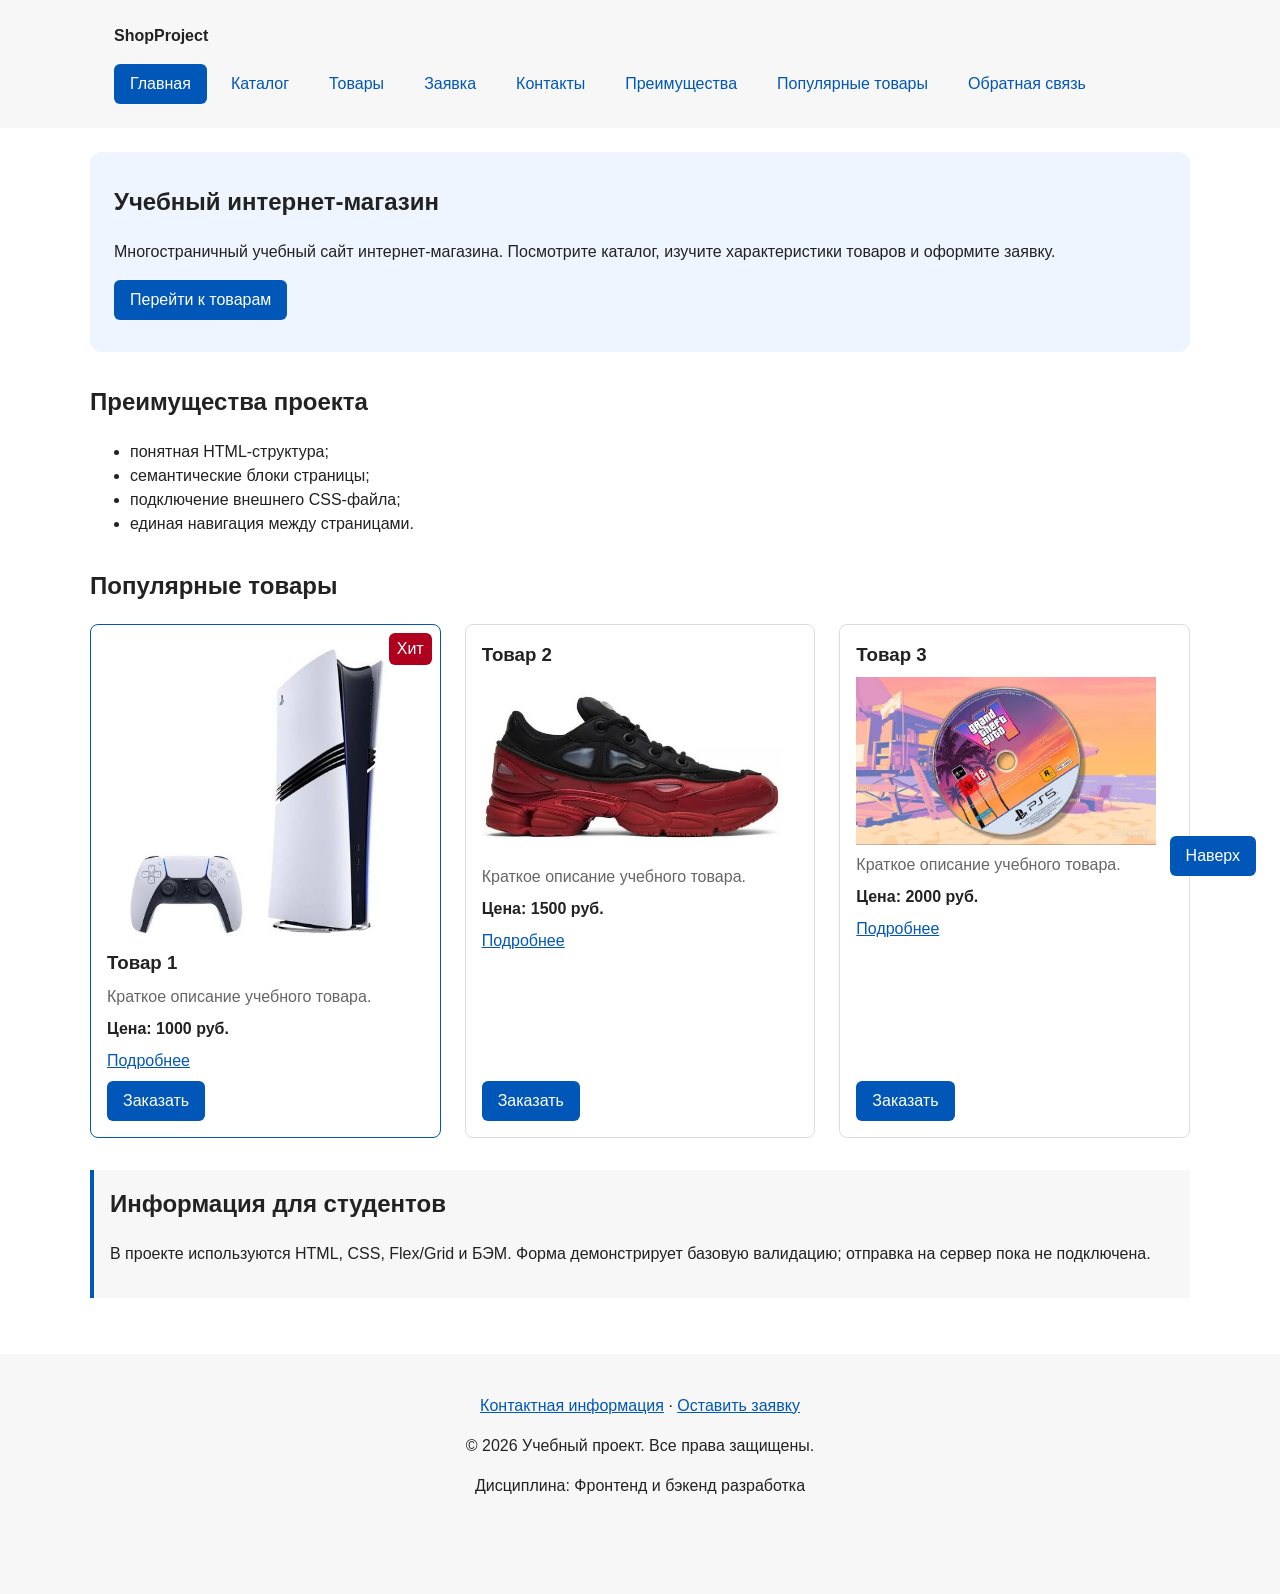
==== index.html @ 770eb82d "fix: prepare HTML CSS project for submission" ====
<!DOCTYPE html>
<html lang="ru">
<head>
  <meta charset="UTF-8">
  <meta name="viewport" content="width=device-width, initial-scale=1.0">
  <meta name="description" content="Учебный интернет-магазин: популярные товары, преимущества и оформление заявки.">
  <title>Главная — Учебный интернет-магазин</title>
  <link rel="stylesheet" href="css/style.css">
  <script src="js/main.js" defer></script>
  <meta property="og:type" content="website">
<meta property="og:title" content="Учебный интернет-магазин">
<meta property="og:description" content="Учебный frontend-проект интернет-магазина.">
<meta property="og:image" content="https://shadowboyyy.github.io/kr1-html-css-shop/images/tovar1.jpeg">

</head>
<body id="top">

  <header class="site-header">
    <div class="site-header__inner">
      <a class="site-header__logo" href="index.html">ShopProject</a>

      <nav class="site-nav" aria-label="Основная навигация">
        <ul class="site-nav__list">
          <li class="site-nav__item"><a class="site-nav__link site-nav__link--active" href="index.html" aria-current="page">Главная</a></li>
          <li class="site-nav__item"><a class="site-nav__link" href="catalog.html">Каталог</a></li>
          <li class="site-nav__item"><a class="site-nav__link" href="product.html">Товары</a></li>
          <li class="site-nav__item"><a class="site-nav__link" href="order.html">Заявка</a></li>
          <li class="site-nav__item"><a class="site-nav__link" href="contacts.html">Контакты</a></li>
          <li class="site-nav__item"><a class="site-nav__link" href="index.html#advantages">Преимущества</a></li>
          <li class="site-nav__item"><a class="site-nav__link" href="index.html#popular">Популярные товары</a></li>
          <li class="site-nav__item"><a class="site-nav__link" href="index.html#contacts">Обратная связь</a></li>
        </ul>
      </nav>
    </div>
  </header>

  <main class="site-main">

    <section class="hero">
      <h1 class="hero__title">Учебный интернет-магазин</h1>
      <p>
        Многостраничный учебный сайт интернет-магазина.
        Посмотрите каталог, изучите характеристики товаров и оформите заявку.
      </p>
      <a class="button button--primary" href="#popular">Перейти к товарам</a>
    </section>

    <section class="section" id="advantages">
      <h2 class="section__title">Преимущества проекта</h2>
      <ul class="advantages-list">
        <li>понятная HTML-структура;</li>
        <li>семантические блоки страницы;</li>
        <li>подключение внешнего CSS-файла;</li>
        <li>единая навигация между страницами.</li>
      </ul>
    </section>

    <section class="section" id="popular">
  <h2 class="section__title">Популярные товары</h2>

  <div class="products-grid">
<article class="product-card product-card--featured">
      <span class="product-card__badge">Хит</span>
<img class="product-card__image" src="images/tovar1.jpeg" alt="Изображение товара 1" width="300" height="300">
      <h3 class="product-card__title">Товар 1</h3>
      <p class="product-card__description">Краткое описание учебного товара.</p>
      <p class="product-card__price">Цена: 1000 руб.</p>
      <a class="product-card__link" href="product.html#product-1">Подробнее</a>
      <button class="button button--primary product-card__button" type="button" data-product="Товар 1">
        Заказать
      </button>
    </article>

    <article class="product-card">
<h3 class="product-card__title">Товар 2</h3>
<img class="product-card__image" src="images/tovar2.jpeg" alt="Изображение товара 2" width="300" height="300">
      <p class="product-card__description">Краткое описание учебного товара.</p>
      <p class="product-card__price">Цена: 1500 руб.</p>
      <a class="product-card__link" href="product.html#product-2">Подробнее</a>
      <button class="button button--primary product-card__button" type="button" data-product="Товар 2">
        Заказать
      </button>
    </article>

    <article class="product-card">
<h3 class="product-card__title">Товар 3</h3>
<img class="product-card__image" src="images/tovar3.jpeg" alt="Изображение товара 3" width="300" height="300">
      <p class="product-card__description">Краткое описание учебного товара.</p>
      <p class="product-card__price">Цена: 2000 руб.</p>
      <a class="product-card__link" href="product.html#product-3">Подробнее</a>
      <button class="button button--primary product-card__button" type="button" data-product="Товар 3">
        Заказать
      </button>
    </article>
  </div>
</section>


    <aside class="aside-info">
      <h2 class="aside-info__title">Информация для студентов</h2>
      <p>
        В проекте используются HTML, CSS, Flex/Grid и БЭМ.
        Форма демонстрирует базовую валидацию; отправка на сервер пока не подключена.
      </p>
    </aside>

  </main>

  <footer class="site-footer" id="contacts">
    <p class="site-footer__text"><a href="contacts.html">Контактная информация</a> · <a href="order.html">Оставить заявку</a></p>
    <p class="site-footer__text">&copy; 2026 Учебный проект. Все права защищены.</p>
    <p class="site-footer__text">Дисциплина: Фронтенд и бэкенд разработка</p>
  </footer>

  <dialog class="order-dialog" id="order-dialog" aria-labelledby="order-dialog-title">
  <h2 class="order-dialog__title" id="order-dialog-title">Оформление заявки</h2>

  <form class="order-form" id="order-form" action="#" method="post" novalidate>
    <input id="selected-product" name="selected-product" type="hidden">

    <div class="order-form__field">
      <label class="order-form__label" for="order-name">Имя</label>
      <input class="order-form__input"
        id="order-name"
        name="name"
        type="text"
        placeholder="Введите ваше имя"
        minlength="2"
        autocomplete="given-name"
        required
      >
    </div>

    <div class="order-form__field">
      <label class="order-form__label" for="order-email">E-mail</label>
      <input class="order-form__input"
        id="order-email"
        name="email"
        type="email"
        placeholder="example@mail.ru"
        autocomplete="email"
        required
      >
    </div>

    <div class="order-form__field">
      <label class="order-form__label" for="order-phone">Телефон</label>
      <input class="order-form__input"
        id="order-phone"
        name="phone"
        type="tel"
        inputmode="tel"
        aria-describedby="order-phone-hint"
        placeholder="+7 (900) 000-00-00"
        pattern="^\+7 \(\d{3}\) \d{3}-\d{2}-\d{2}$"
        required
      >
      <small class="order-form__hint" id="order-phone-hint">Формат: +7 (900) 000-00-00</small>
    </div>

    <div class="order-form__field">
      <label class="order-form__label" for="order-date">Дата связи</label>
      <input class="order-form__input"
        id="order-date"
        name="date"
        type="date"
      >
    </div>

    <div class="order-form__field">
      <label class="order-form__label" for="order-topic">Тема заявки</label>
      <select class="order-form__select" id="order-topic" name="topic" required>
        <option value="">Выберите тему</option>
        <option value="product">Заказ товара</option>
        <option value="consultation">Консультация</option>
        <option value="delivery">Доставка</option>
      </select>
    </div>

    <div class="order-form__field">
      <label class="order-form__label" for="order-comment">Комментарий</label>
      <textarea class="order-form__textarea"
        id="order-comment"
        name="comment"
        rows="4"
        placeholder="Укажите дополнительную информацию"
      ></textarea>
    </div>

    <div class="order-form__field order-form__field--checkbox">
      <label class="order-form__label" for="order-agreement">
        <input class="order-form__input order-form__input--checkbox"
          id="order-agreement"
          name="agreement"
          type="checkbox"
          required
        >
        Я согласен на обработку данных
      </label>
    </div>

    <div class="order-form__actions">
      <button class="button button--secondary" type="button" id="close-order-dialog">Закрыть</button>
      <button class="button button--primary" type="submit">Отправить заявку</button>
    </div>
  </form>
</dialog>

<p class="success-message" id="success-message" role="status" hidden>
  Заявка прошла проверку. Это учебная форма: данные на сервер не отправляются.
</p>

  <a class="button button--primary back-to-top" href="#top">Наверх</a>
</body>
</html>
---- css/style.css ----
/* ===============================
   1. Переменные проекта
   =============================== */

:root {
  /* Основные цвета проекта */
  --color-bg: #ffffff;
  --color-text: #222222;
  --color-muted: #666666;
  --color-primary: #0057b8;
  --color-primary-dark: #003f86;
  --color-border: #dddddd;
  --color-surface: #f7f7f7;
  --color-surface-accent: #eef5ff;
  --color-danger: #b00020;
  --color-success: #168a2f;
  --color-success-bg: #eefaf0;
  --color-white: #ffffff;

  /* Отступы */
  --space-xs: 4px;
  --space-sm: 8px;
  --space-md: 16px;
  --space-lg: 24px;
  --space-xl: 32px;

  /* Скругления */
  --radius-sm: 6px;
  --radius-md: 8px;
  --radius-lg: 12px;

  /* Размеры */
  --container-width: 1100px;
}

/* Базовые стили */

* {
  box-sizing: border-box;
}

body {
  margin: 0;
  font-family: Arial, sans-serif;
  line-height: 1.5;
  color: var(--color-text);
  background-color: var(--color-bg);
}

.site-main,
.site-footer {
  padding: var(--space-lg);
}

.site-footer {
  background-color: var(--color-surface);
  text-align: center;
  padding-bottom: 80px;
}

.site-footer__text {
  max-width: var(--container-width);
  margin-left: auto;
  margin-right: auto;
}

html {
  scroll-behavior: smooth;
}

:target {
  outline: 2px dashed var(--color-primary);
  outline-offset: 4px;
}

[id] {
  scroll-margin-top: 180px;
}

a {
  color: var(--color-primary);
}

a:hover {
  color: var(--color-primary-dark);
}

a:focus-visible {
  outline: 2px solid var(--color-primary);
  outline-offset: 3px;
}

/* Кнопки */

.button {
  display: inline-block;
  padding: var(--space-sm) var(--space-md);
  border: none;
  border-radius: var(--radius-sm);
  font: inherit;
  text-decoration: none;
  cursor: pointer;
}

.button--primary {
  color: var(--color-white);
  background-color: var(--color-primary);
}

.button--primary:hover {
  color: var(--color-white);
  background-color: var(--color-primary-dark);
}

.button--secondary {
  color: var(--color-primary);
  background-color: transparent;
  border: 1px solid var(--color-primary);
}

.button--secondary:hover {
  color: var(--color-white);
  background-color: var(--color-primary);
}

.button:focus-visible {
  outline: 2px solid var(--color-primary);
  outline-offset: 3px;
}

.button:disabled,
.button--disabled {
  opacity: 0.6;
  cursor: not-allowed;
}

/* Шапка и навигация */

.site-header {
  background-color: var(--color-surface);
  position: sticky;
  top: 0;
  z-index: 1000;
}

.site-header__inner {
  max-width: var(--container-width);
  margin: 0 auto;
  padding: var(--space-lg);
  display: flex;
  align-items: center;
  justify-content: space-between;
  flex-wrap: wrap;
  gap: var(--space-md);
}

.site-header__logo {
  font-weight: 700;
  color: var(--color-text);
  text-decoration: none;
}

.site-nav__list {
  display: flex;
  flex-wrap: wrap;
  justify-content: center;
  align-items: center;
  gap: var(--space-sm);
  padding: 0;
  margin: 0;
  list-style: none;
}

.site-nav__link {
  display: inline-block;
  padding: var(--space-sm) var(--space-md);
  color: var(--color-primary);
  text-decoration: none;
  border-radius: var(--radius-sm);
}

.site-nav__link:hover {
  color: var(--color-white);
  background-color: var(--color-primary);
}

.site-nav__link:focus-visible {
  outline: 2px solid var(--color-primary);
  outline-offset: 3px;
}

.site-nav__link--active {
  color: var(--color-white);
  background-color: var(--color-primary);
}

/* Компоненты страниц */

.breadcrumbs {
  max-width: var(--container-width);
  margin: 0 auto var(--space-md);
  font-size: 14px;
  color: var(--color-muted);
}

.breadcrumbs__link {
  color: var(--color-primary);
}

.breadcrumbs__current::before {
  content: " / ";
  color: var(--color-muted);
}

.hero {
  max-width: var(--container-width);
  margin: 0 auto var(--space-xl);
  padding: var(--space-xl) var(--space-lg);
  background-color: var(--color-surface-accent);
  border-radius: var(--radius-lg);
}

.hero__title {
  margin-top: 0;
}

.section {
  max-width: var(--container-width);
  margin: 0 auto var(--space-xl);
}

.section__title {
  margin-top: 0;
}

.aside-info {
  max-width: var(--container-width);
  margin: 0 auto var(--space-xl);
  padding: var(--space-md);
  border-left: 4px solid var(--color-primary);
  background-color: var(--color-surface);
}

.aside-info__title {
  margin-top: 0;
}

/* Карточки и сетка товаров */

.product-card {
  position: relative;
  display: flex;
  flex-direction: column;
  gap: var(--space-sm);
  padding: var(--space-md);
  border: 1px solid var(--color-border);
  border-radius: var(--radius-md);
  background-color: var(--color-bg);
}

.product-card:hover {
  border-color: var(--color-primary);
}

.product-card--featured {
  border-color: var(--color-primary);
}

.product-card--discount {
  border-color: var(--color-danger);
}

.product-card__title {
  margin: 0;
  padding-right: 60px;
  color: var(--color-text);
}

.product-card__description {
  margin: 0;
  color: var(--color-muted);
}

.product-card__price {
  margin: 0;
  font-weight: 700;
}

.product-card--discount .product-card__price {
  color: var(--color-danger);
}

.product-card__button {
  margin-top: auto;
  align-self: flex-start;
}

.product-card__image {
  max-width: 100%;
  height: auto;
}

.product-card__badge {
  position: absolute;
  top: var(--space-sm);
  right: var(--space-sm);
  padding: 4px 8px;
  color: var(--color-white);
  background-color: var(--color-danger);
  border-radius: var(--radius-sm);
}

.products-grid {
  display: grid;
  grid-template-columns: repeat(3, 1fr);
  gap: var(--space-lg);
}

/* Форма и модальное окно */

.order-dialog {
  width: min(100% - 32px, 560px);
  padding: var(--space-lg);
  border: none;
  border-radius: var(--radius-lg);
}

.order-dialog::backdrop {
  background-color: rgba(0, 0, 0, 0.5);
}

.order-dialog__title {
  margin-top: 0;
}

.order-form__field {
  margin-bottom: var(--space-md);
}

.order-form__label {
  display: block;
  margin-bottom: var(--space-xs);
}

.order-form__input,
.order-form__select,
.order-form__textarea {
  width: 100%;
  padding: 10px 12px;
  border: 1px solid var(--color-border);
  border-radius: var(--radius-sm);
  font: inherit;
}

.order-form__input:hover,
.order-form__select:hover,
.order-form__textarea:hover {
  border-color: var(--color-primary);
}

.order-form__input:focus-visible,
.order-form__select:focus-visible,
.order-form__textarea:focus-visible {
  outline: 2px solid var(--color-primary);
  outline-offset: 3px;
}

.order-form__actions {
  display: flex;
  gap: var(--space-md);
  margin-top: var(--space-lg);
}

.order-form__input--checkbox {
  width: auto;
}

.order-form__hint {
  display: block;
  margin-top: var(--space-xs);
  color: var(--color-muted);
}

.order-form__input[aria-invalid="true"],
.order-form__select[aria-invalid="true"],
.order-form__textarea[aria-invalid="true"] {
  border-color: var(--color-danger);
}

.success-message {
  max-width: var(--container-width);
  margin: var(--space-lg) auto;
  padding: var(--space-md);
  border-left: 4px solid var(--color-success);
  background-color: var(--color-success-bg);
}

/* Каталог и фильтры */

.catalog-layout {
  max-width: var(--container-width);
  margin: 0 auto var(--space-xl);
  display: grid;
  grid-template-columns: 260px 1fr;
  grid-template-areas: "filters products";
  gap: var(--space-lg);
}

.catalog-filters {
  grid-area: filters;
  padding: var(--space-md);
  border: 1px solid var(--color-border);
  border-radius: var(--radius-md);
  background-color: var(--color-surface);
}

.catalog-products {
  grid-area: products;
}

/* ===============================
   фильтр
   =============================== */

.filters-form {
  display: grid;
  gap: var(--space-md);
}

.filters-form__group {
  margin: 0;
  padding: var(--space-md);
  border: 1px solid var(--color-border);
  border-radius: var(--radius-sm);
}

.filters-form__legend {
  font-weight: 700;
}

.filters-form__label {
  display: block;
  margin-bottom: var(--space-sm);
}

.filters-form__input {
  width: 100%;
  padding: 8px 10px;
  border: 1px solid var(--color-border);
  border-radius: var(--radius-sm);
  font: inherit;
}

.filters-form__input:focus-visible,
.filters-form__checkbox:focus-visible {
  outline: 2px solid var(--color-primary);
  outline-offset: 3px;
}

/* Страница товара и таблица характеристик */

.product-details__layout {
  display: grid;
  grid-template-columns: 300px 1fr;
  gap: var(--space-lg);
  align-items: start;
}

.product-details__image {
  max-width: 100%;
  height: auto;
  border-radius: var(--radius-md);
}

.product-details__price {
  font-weight: 700;
}

.product-table {
  width: 100%;
  margin-bottom: var(--space-lg);
  border-collapse: collapse;
}

.product-table__caption {
  margin-bottom: var(--space-sm);
  text-align: left;
  font-weight: 700;
}

.product-table th,
.product-table td {
  padding: var(--space-sm) var(--space-md);
  border: 1px solid var(--color-border);
  text-align: left;
}

.product-table thead {
  background-color: var(--color-surface);
}

.order-page {
  max-width: 560px;
}

.back-to-top {
  position: fixed;
  right: var(--space-lg);
  bottom: var(--space-lg);
  z-index: 100;
}
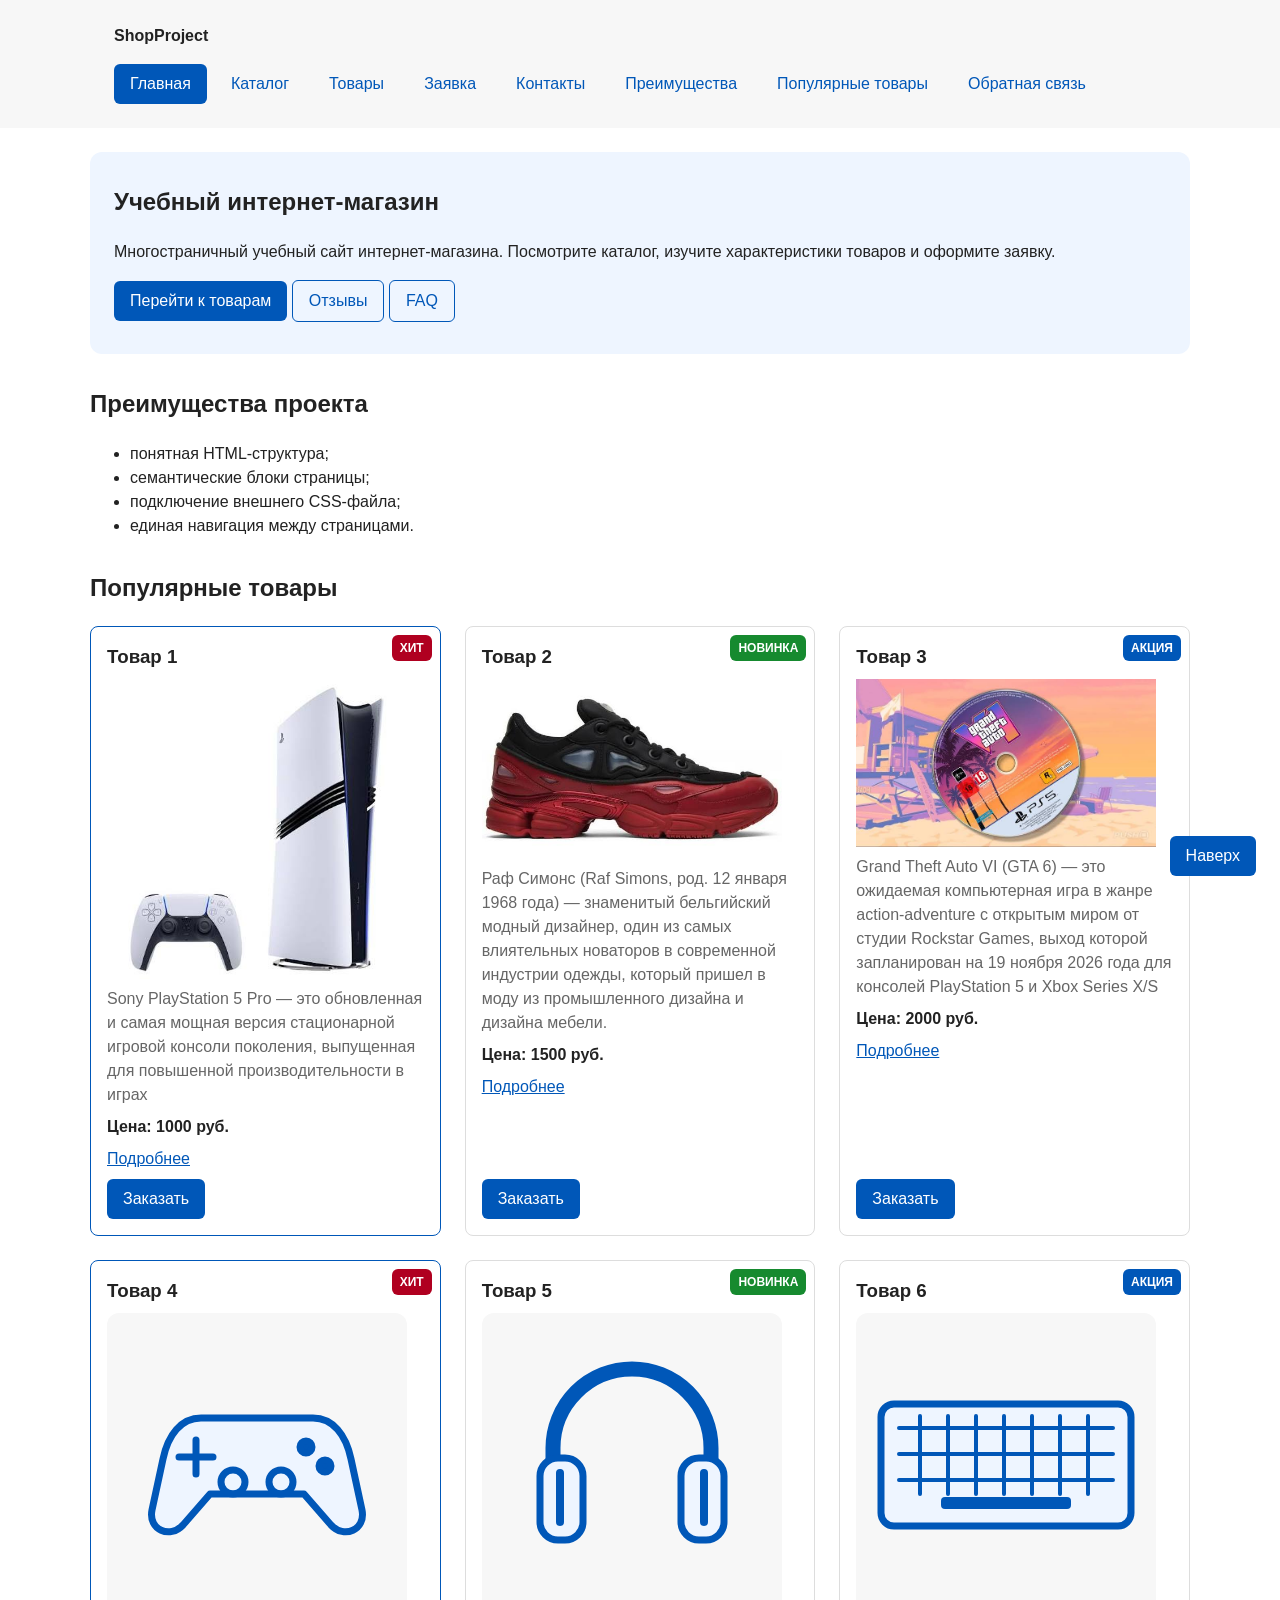
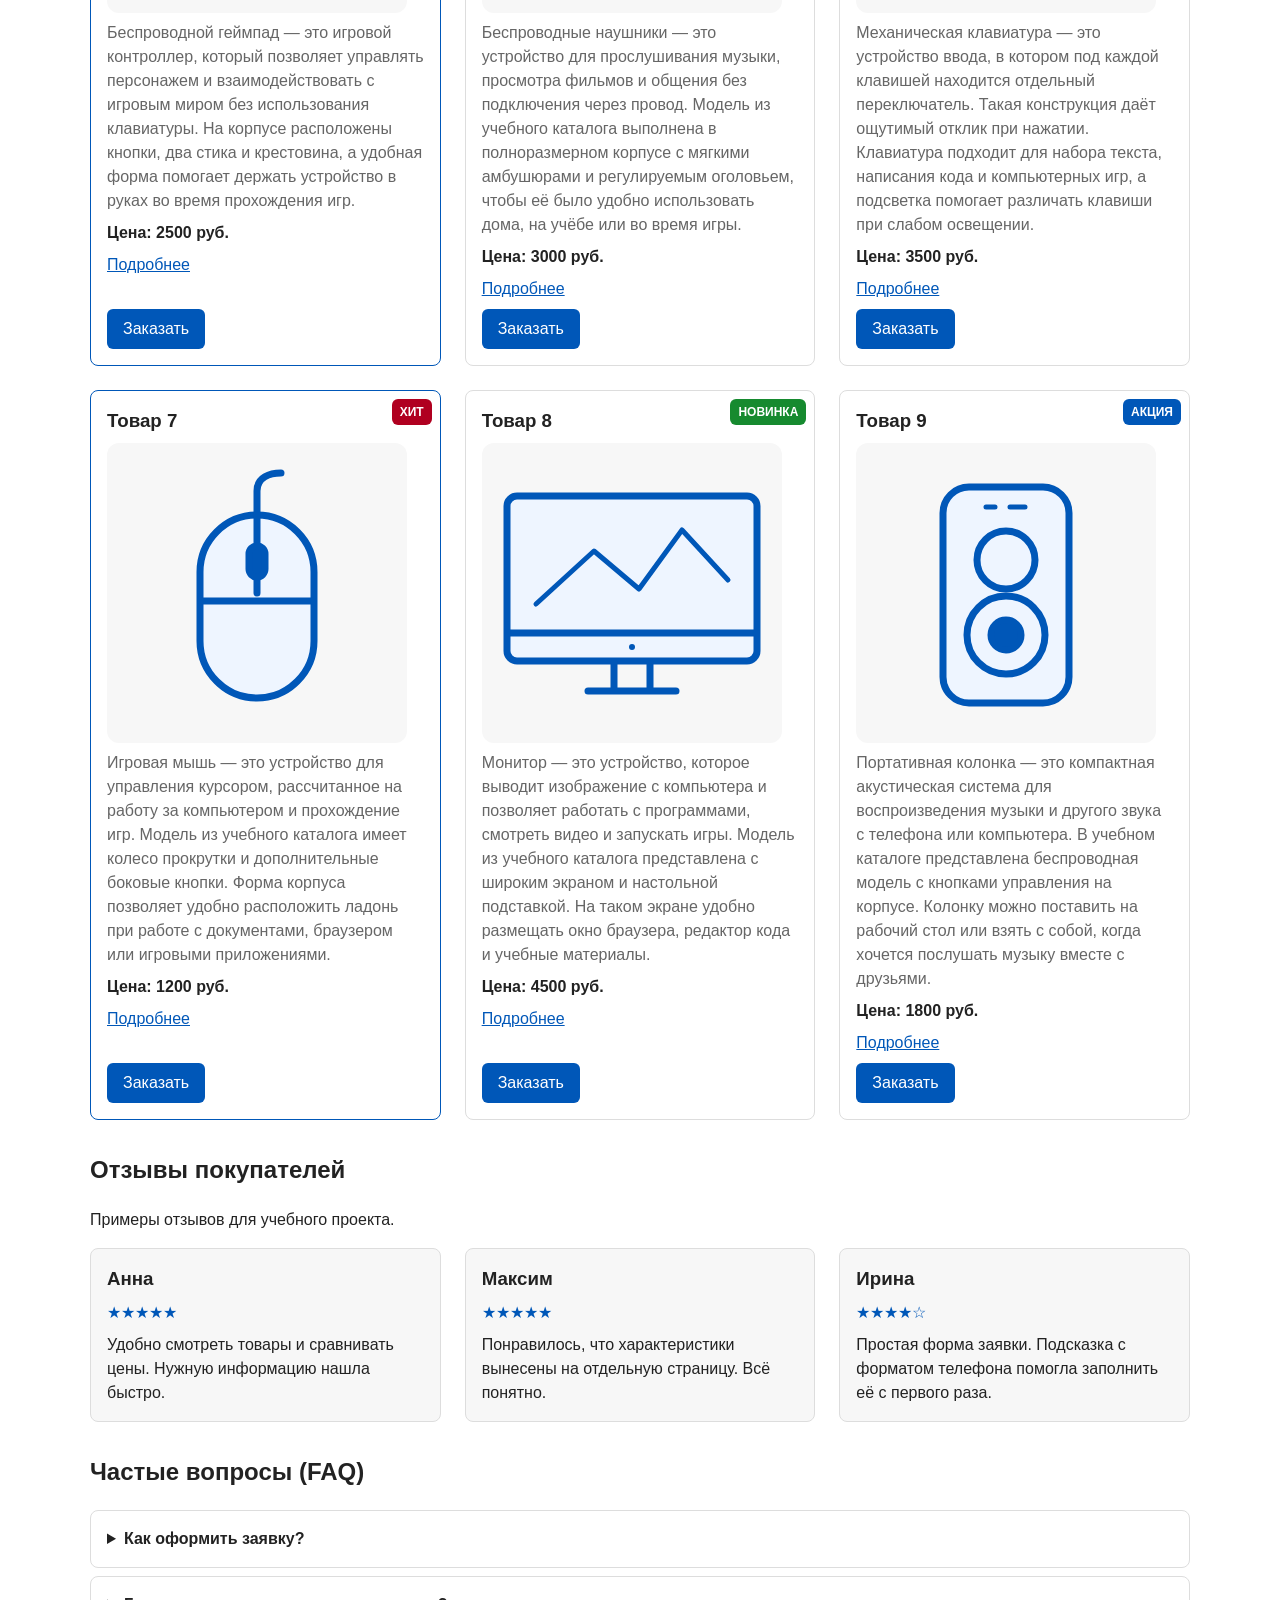
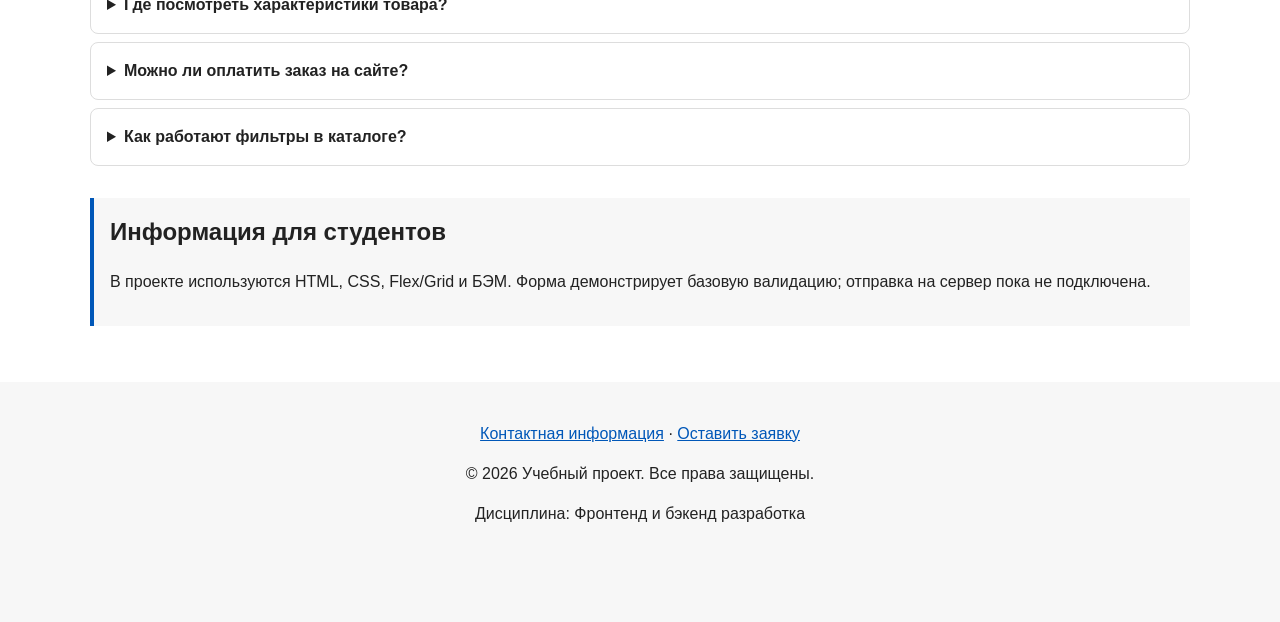
==== commit 1cd95bcb: "feat: add FAQ Coments Tovar9 sticky filter" ====
--- a/index.html
+++ b/index.html
@@ -43,6 +43,8 @@
         Посмотрите каталог, изучите характеристики товаров и оформите заявку.
       </p>
       <a class="button button--primary" href="#popular">Перейти к товарам</a>
+      <a class="button button--secondary" href="#reviews">Отзывы</a>
+      <a class="button button--secondary" href="#faq">FAQ</a>
     </section>
 
     <section class="section" id="advantages">
@@ -58,43 +60,152 @@
     <section class="section" id="popular">
   <h2 class="section__title">Популярные товары</h2>
 
-  <div class="products-grid">
-<article class="product-card product-card--featured">
-      <span class="product-card__badge">Хит</span>
-<img class="product-card__image" src="images/tovar1.jpeg" alt="Изображение товара 1" width="300" height="300">
-      <h3 class="product-card__title">Товар 1</h3>
-      <p class="product-card__description">Краткое описание учебного товара.</p>
-      <p class="product-card__price">Цена: 1000 руб.</p>
-      <a class="product-card__link" href="product.html#product-1">Подробнее</a>
-      <button class="button button--primary product-card__button" type="button" data-product="Товар 1">
-        Заказать
-      </button>
-    </article>
-
-    <article class="product-card">
-<h3 class="product-card__title">Товар 2</h3>
-<img class="product-card__image" src="images/tovar2.jpeg" alt="Изображение товара 2" width="300" height="300">
-      <p class="product-card__description">Краткое описание учебного товара.</p>
-      <p class="product-card__price">Цена: 1500 руб.</p>
-      <a class="product-card__link" href="product.html#product-2">Подробнее</a>
-      <button class="button button--primary product-card__button" type="button" data-product="Товар 2">
-        Заказать
-      </button>
-    </article>
-
-    <article class="product-card">
-<h3 class="product-card__title">Товар 3</h3>
-<img class="product-card__image" src="images/tovar3.jpeg" alt="Изображение товара 3" width="300" height="300">
-      <p class="product-card__description">Краткое описание учебного товара.</p>
-      <p class="product-card__price">Цена: 2000 руб.</p>
-      <a class="product-card__link" href="product.html#product-3">Подробнее</a>
-      <button class="button button--primary product-card__button" type="button" data-product="Товар 3">
-        Заказать
-      </button>
-    </article>
-  </div>
+      <div class="products-grid">
+        <article class="product-card product-card--featured">
+          <span class="product-card__badge">ХИТ</span>
+          <h3 class="product-card__title">Товар 1</h3>
+          <img class="product-card__image" src="images/tovar1.jpeg" alt="Sony PlayStation 5 Pro" width="300" height="300">
+          <p class="product-card__description">Sony PlayStation 5 Pro — это обновленная и самая мощная версия стационарной игровой консоли поколения, выпущенная для повышенной производительности в играх</p>
+          <p class="product-card__price">Цена: 1000 руб.</p>
+          <a class="product-card__link" href="product.html#product-1">Подробнее</a>
+          <button class="button button--primary product-card__button" type="button" data-product="Товар 1">Заказать</button>
+        </article>
+
+        <article class="product-card">
+          <span class="product-card__badge product-card__badge--new">НОВИНКА</span>
+          <h3 class="product-card__title">Товар 2</h3>
+          <img class="product-card__image" src="images/tovar2.jpeg" alt="Раф Симонс" width="300" height="300">
+          <p class="product-card__description">Раф Симонс (Raf Simons, род. 12 января 1968 года) — знаменитый бельгийский модный дизайнер, один из самых влиятельных новаторов в современной индустрии одежды, который пришел в моду из промышленного дизайна и дизайна мебели.</p>
+          <p class="product-card__price">Цена: 1500 руб.</p>
+          <a class="product-card__link" href="product.html#product-2">Подробнее</a>
+          <button class="button button--primary product-card__button" type="button" data-product="Товар 2">Заказать</button>
+        </article>
+
+        <article class="product-card">
+          <span class="product-card__badge product-card__badge--sale">АКЦИЯ</span>
+          <h3 class="product-card__title">Товар 3</h3>
+          <img class="product-card__image" src="images/tovar3.jpeg" alt="Grand Theft Auto VI" width="300" height="300">
+          <p class="product-card__description">Grand Theft Auto VI (GTA 6) — это ожидаемая компьютерная игра в жанре action-adventure с открытым миром от студии Rockstar Games, выход которой запланирован на 19 ноября 2026 года для консолей PlayStation 5 и Xbox Series X/S</p>
+          <p class="product-card__price">Цена: 2000 руб.</p>
+          <a class="product-card__link" href="product.html#product-3">Подробнее</a>
+          <button class="button button--primary product-card__button" type="button" data-product="Товар 3">Заказать</button>
+        </article>
+
+        <article class="product-card product-card--featured">
+          <span class="product-card__badge">ХИТ</span>
+          <h3 class="product-card__title">Товар 4</h3>
+          <img class="product-card__image" src="images/tovar4.svg" alt="Беспроводной геймпад" width="300" height="300">
+          <p class="product-card__description">Беспроводной геймпад — это игровой контроллер, который позволяет управлять персонажем и взаимодействовать с игровым миром без использования клавиатуры. На корпусе расположены кнопки, два стика и крестовина, а удобная форма помогает держать устройство в руках во время прохождения игр.</p>
+          <p class="product-card__price">Цена: 2500 руб.</p>
+          <a class="product-card__link" href="product.html#product-4">Подробнее</a>
+          <button class="button button--primary product-card__button" type="button" data-product="Товар 4">Заказать</button>
+        </article>
+
+        <article class="product-card">
+          <span class="product-card__badge product-card__badge--new">НОВИНКА</span>
+          <h3 class="product-card__title">Товар 5</h3>
+          <img class="product-card__image" src="images/tovar5.svg" alt="Беспроводные наушники" width="300" height="300">
+          <p class="product-card__description">Беспроводные наушники — это устройство для прослушивания музыки, просмотра фильмов и общения без подключения через провод. Модель из учебного каталога выполнена в полноразмерном корпусе с мягкими амбушюрами и регулируемым оголовьем, чтобы её было удобно использовать дома, на учёбе или во время игры.</p>
+          <p class="product-card__price">Цена: 3000 руб.</p>
+          <a class="product-card__link" href="product.html#product-5">Подробнее</a>
+          <button class="button button--primary product-card__button" type="button" data-product="Товар 5">Заказать</button>
+        </article>
+
+        <article class="product-card">
+          <span class="product-card__badge product-card__badge--sale">АКЦИЯ</span>
+          <h3 class="product-card__title">Товар 6</h3>
+          <img class="product-card__image" src="images/tovar6.svg" alt="Механическая клавиатура" width="300" height="300">
+          <p class="product-card__description">Механическая клавиатура — это устройство ввода, в котором под каждой клавишей находится отдельный переключатель. Такая конструкция даёт ощутимый отклик при нажатии. Клавиатура подходит для набора текста, написания кода и компьютерных игр, а подсветка помогает различать клавиши при слабом освещении.</p>
+          <p class="product-card__price">Цена: 3500 руб.</p>
+          <a class="product-card__link" href="product.html#product-6">Подробнее</a>
+          <button class="button button--primary product-card__button" type="button" data-product="Товар 6">Заказать</button>
+        </article>
+
+        <article class="product-card product-card--featured">
+          <span class="product-card__badge">ХИТ</span>
+          <h3 class="product-card__title">Товар 7</h3>
+          <img class="product-card__image" src="images/tovar7.svg" alt="Игровая мышь" width="300" height="300">
+          <p class="product-card__description">Игровая мышь — это устройство для управления курсором, рассчитанное на работу за компьютером и прохождение игр. Модель из учебного каталога имеет колесо прокрутки и дополнительные боковые кнопки. Форма корпуса позволяет удобно расположить ладонь при работе с документами, браузером или игровыми приложениями.</p>
+          <p class="product-card__price">Цена: 1200 руб.</p>
+          <a class="product-card__link" href="product.html#product-7">Подробнее</a>
+          <button class="button button--primary product-card__button" type="button" data-product="Товар 7">Заказать</button>
+        </article>
+
+        <article class="product-card">
+          <span class="product-card__badge product-card__badge--new">НОВИНКА</span>
+          <h3 class="product-card__title">Товар 8</h3>
+          <img class="product-card__image" src="images/tovar8.svg" alt="Монитор" width="300" height="300">
+          <p class="product-card__description">Монитор — это устройство, которое выводит изображение с компьютера и позволяет работать с программами, смотреть видео и запускать игры. Модель из учебного каталога представлена с широким экраном и настольной подставкой. На таком экране удобно размещать окно браузера, редактор кода и учебные материалы.</p>
+          <p class="product-card__price">Цена: 4500 руб.</p>
+          <a class="product-card__link" href="product.html#product-8">Подробнее</a>
+          <button class="button button--primary product-card__button" type="button" data-product="Товар 8">Заказать</button>
+        </article>
+
+        <article class="product-card">
+          <span class="product-card__badge product-card__badge--sale">АКЦИЯ</span>
+          <h3 class="product-card__title">Товар 9</h3>
+          <img class="product-card__image" src="images/tovar9.svg" alt="Портативная колонка" width="300" height="300">
+          <p class="product-card__description">Портативная колонка — это компактная акустическая система для воспроизведения музыки и другого звука с телефона или компьютера. В учебном каталоге представлена беспроводная модель с кнопками управления на корпусе. Колонку можно поставить на рабочий стол или взять с собой, когда хочется послушать музыку вместе с друзьями.</p>
+          <p class="product-card__price">Цена: 1800 руб.</p>
+          <a class="product-card__link" href="product.html#product-9">Подробнее</a>
+          <button class="button button--primary product-card__button" type="button" data-product="Товар 9">Заказать</button>
+        </article>
+      </div>
 </section>
 
+
+    <section class="section" id="reviews">
+      <h2 class="section__title">Отзывы покупателей</h2>
+      <p>Примеры отзывов для учебного проекта.</p>
+
+      <div class="reviews-grid">
+        <article class="review-card">
+          <h3 class="review-card__name">Анна</h3>
+          <p class="review-card__rating" aria-label="Оценка: 5 из 5">★★★★★</p>
+          <p class="review-card__text">Удобно смотреть товары и сравнивать цены. Нужную информацию нашла быстро.</p>
+        </article>
+
+        <article class="review-card">
+          <h3 class="review-card__name">Максим</h3>
+          <p class="review-card__rating" aria-label="Оценка: 5 из 5">★★★★★</p>
+          <p class="review-card__text">Понравилось, что характеристики вынесены на отдельную страницу. Всё понятно.</p>
+        </article>
+
+        <article class="review-card">
+          <h3 class="review-card__name">Ирина</h3>
+          <p class="review-card__rating" aria-label="Оценка: 4 из 5">★★★★☆</p>
+          <p class="review-card__text">Простая форма заявки. Подсказка с форматом телефона помогла заполнить её с первого раза.</p>
+        </article>
+      </div>
+    </section>
+
+    <section class="section" id="faq">
+      <h2 class="section__title">Частые вопросы (FAQ)</h2>
+
+      <details class="faq-item">
+        <summary class="faq-item__question">Как оформить заявку?</summary>
+        <p class="faq-item__answer">Выберите подходящий товар и нажмите «Заказать» на главной странице. Откроется окно с формой, а выбранный товар будет записан в неё автоматически. Также можно открыть страницу «Заявка» через верхнее меню и самостоятельно выбрать один из девяти товаров в списке.</p>
+        <p class="faq-item__answer">Укажите имя, e-mail и телефон в формате +7 (900) 000-00-00, выберите тему и подтвердите согласие на обработку данных. Дату связи и комментарий можно заполнить по желанию. После нажатия «Отправить заявку» браузер проверит поля и покажет сообщение. В этом учебном проекте заявка не отправляется на сервер.</p>
+      </details>
+
+      <details class="faq-item">
+        <summary class="faq-item__question">Где посмотреть характеристики товара?</summary>
+        <p class="faq-item__answer">У каждой карточки на главной странице и в каталоге есть ссылка «Подробнее». Она открывает страницу «Товары» и переводит к описанию выбранной позиции. Там можно посмотреть изображение, прочитать описание и найти таблицу с категорией, ценой и информацией о наличии.</p>
+        <p class="faq-item__answer">После просмотра можно нажать «Оставить заявку». На странице формы выберите нужный товар из списка: переход со страницы характеристик пока не подставляет его автоматически. Цены и сведения о наличии приведены для учебного примера, поэтому они не являются условиями реальной продажи.</p>
+      </details>
+
+      <details class="faq-item">
+        <summary class="faq-item__question">Можно ли оплатить заказ на сайте?</summary>
+        <p class="faq-item__answer">Сейчас оплатить заказ на сайте нельзя. Это учебный интернет-магазин, в котором показаны каталог, описания товаров и пример оформления заявки. Платёжная система, доставка и обработка реальных заказов пока не подключены, поэтому сайт не запрашивает данные банковской карты.</p>
+        <p class="faq-item__answer">Форма нужна для демонстрации проверки имени, электронной почты, телефона и других обязательных полей. Если данные заполнены правильно, появляется учебное сообщение об успешной проверке. При этом информация не отправляется на сервер и не сохраняется после перезагрузки страницы.</p>
+      </details>
+
+      <details class="faq-item">
+        <summary class="faq-item__question">Как работают фильтры в каталоге?</summary>
+        <p class="faq-item__answer">В каталоге есть блок с выбором категории и полями минимальной и максимальной цены. Пока это статический макет: отмеченные пункты и введённые числа не скрывают товары и не меняют порядок карточек. Кнопка «Применить» специально отключена, а все девять товаров доступны для просмотра сразу.</p>
+        <p class="faq-item__answer">На большом экране блок фильтров остаётся под шапкой при прокрутке, пока вы просматриваете каталог. Если экран небольшой, фильтры располагаются над карточками без прилипания. Метки «ХИТ», «НОВИНКА» и «АКЦИЯ» помогают визуально выделить товары, но тоже используются только как примеры оформления.</p>
+      </details>
+    </section>
 
     <aside class="aside-info">
       <h2 class="aside-info__title">Информация для студентов</h2>
--- a/css/style.css
+++ b/css/style.css
@@ -272,7 +272,7 @@
 
 .product-card__title {
   margin: 0;
-  padding-right: 60px;
+  padding-right: 110px;
   color: var(--color-text);
 }
 
@@ -305,15 +305,75 @@
   top: var(--space-sm);
   right: var(--space-sm);
   padding: 4px 8px;
+  font-size: 12px;
+  font-weight: 700;
   color: var(--color-white);
   background-color: var(--color-danger);
   border-radius: var(--radius-sm);
+}
+
+.product-card__badge--new {
+  background-color: var(--color-success);
+}
+
+.product-card__badge--sale {
+  background-color: var(--color-primary);
 }
 
 .products-grid {
   display: grid;
   grid-template-columns: repeat(3, 1fr);
   gap: var(--space-lg);
+}
+
+/* Отзывы и частые вопросы */
+
+.reviews-grid {
+  display: grid;
+  grid-template-columns: repeat(3, 1fr);
+  gap: var(--space-lg);
+}
+
+.review-card {
+  padding: var(--space-md);
+  border: 1px solid var(--color-border);
+  border-radius: var(--radius-md);
+  background-color: var(--color-surface);
+}
+
+.review-card__name,
+.review-card__text {
+  margin: 0;
+}
+
+.review-card__rating {
+  margin: var(--space-sm) 0;
+  color: var(--color-primary);
+}
+
+.faq-item {
+  margin-bottom: var(--space-sm);
+  padding: var(--space-md);
+  border: 1px solid var(--color-border);
+  border-radius: var(--radius-md);
+}
+
+.faq-item__question {
+  font-weight: 700;
+  cursor: pointer;
+}
+
+.faq-item__question:focus-visible {
+  outline: 2px solid var(--color-primary);
+  outline-offset: 3px;
+}
+
+.faq-item[open] {
+  background-color: var(--color-surface-accent);
+}
+
+.faq-item__answer {
+  margin: var(--space-sm) 0 0;
 }
 
 /* Форма и модальное окно */
@@ -408,6 +468,11 @@
 
 .catalog-filters {
   grid-area: filters;
+  position: sticky;
+  top: 180px;
+  align-self: start;
+  max-height: calc(100vh - 196px);
+  overflow-y: auto;
   padding: var(--space-md);
   border: 1px solid var(--color-border);
   border-radius: var(--radius-md);
@@ -509,3 +574,30 @@
   bottom: var(--space-lg);
   z-index: 100;
 }
+
+/* На небольших экранах фильтры идут перед товарами. */
+
+@media (max-width: 1100px) {
+  .products-grid {
+    grid-template-columns: repeat(2, 1fr);
+  }
+}
+
+@media (max-width: 900px) {
+  .catalog-layout {
+    grid-template-columns: 1fr;
+    grid-template-areas: "filters" "products";
+  }
+
+  .catalog-filters {
+    position: static;
+    max-height: none;
+  }
+}
+
+@media (max-width: 640px) {
+  .products-grid,
+  .reviews-grid {
+    grid-template-columns: 1fr;
+  }
+}
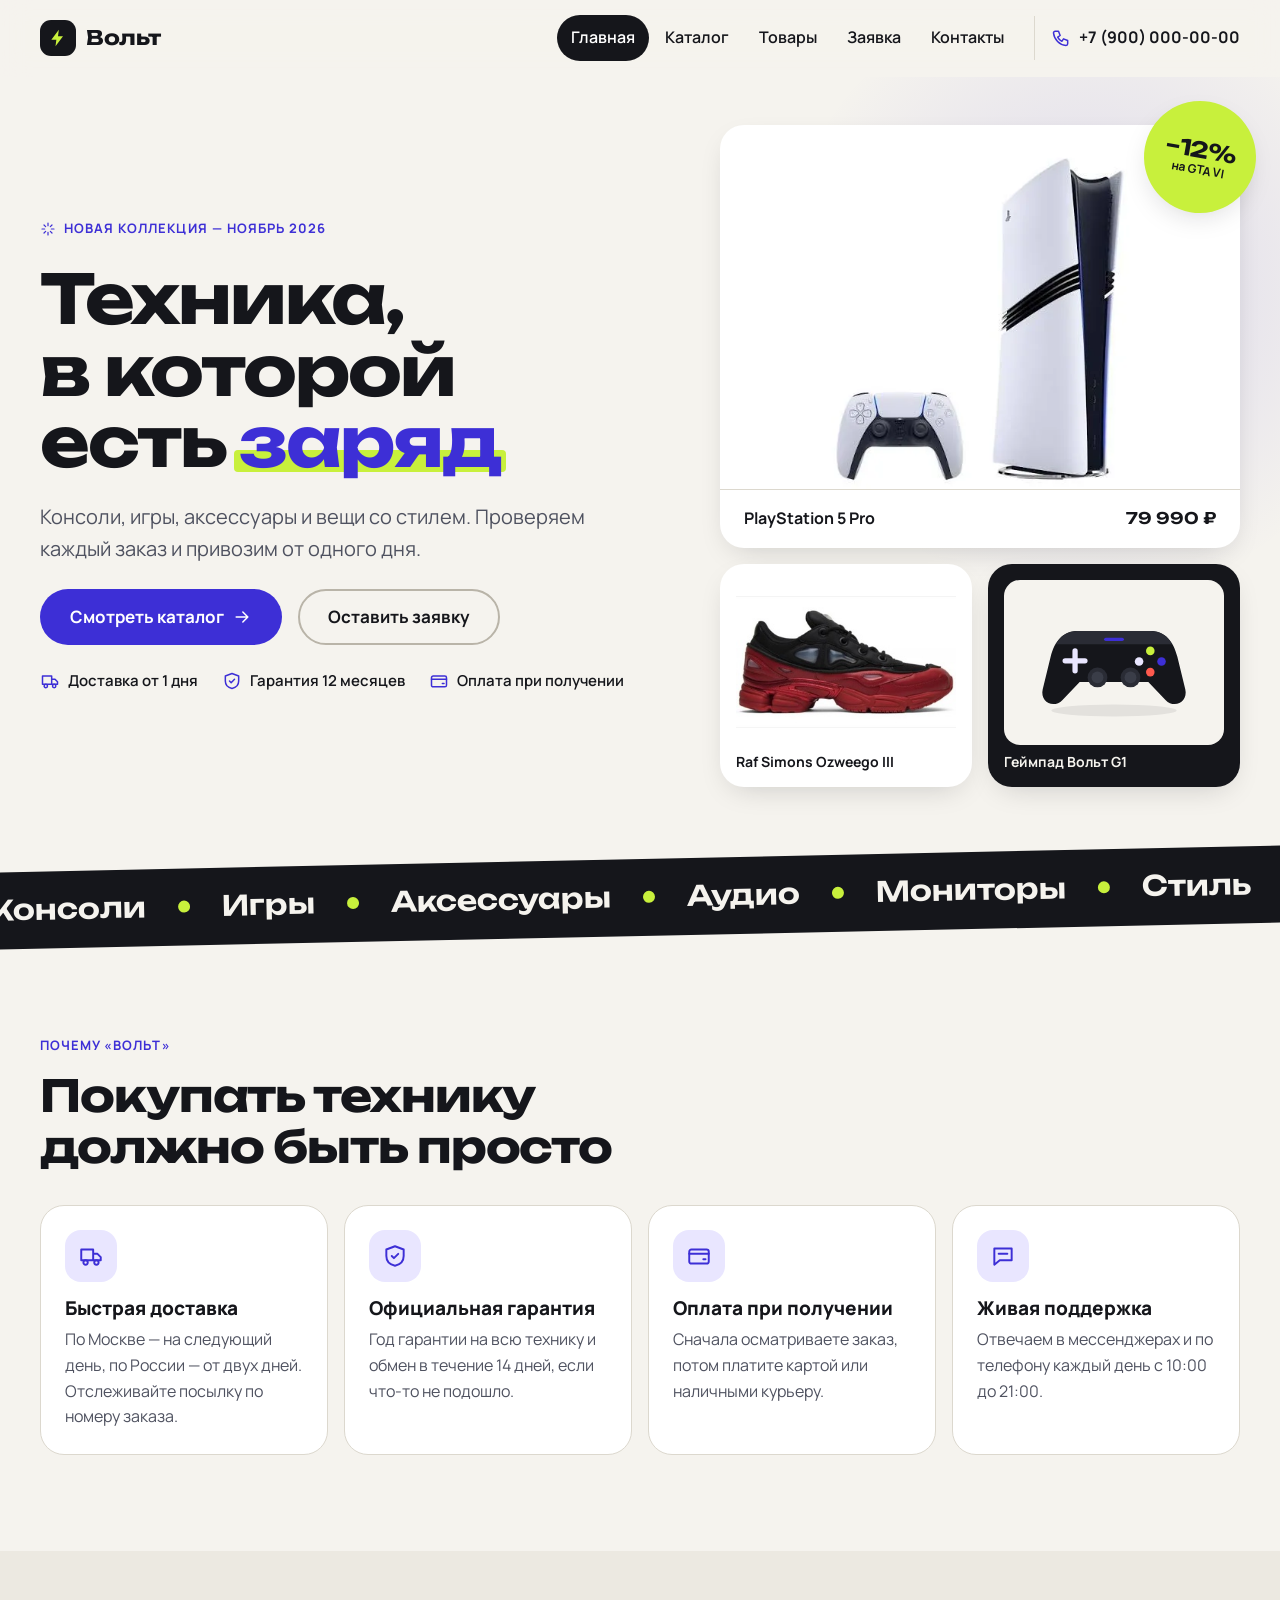
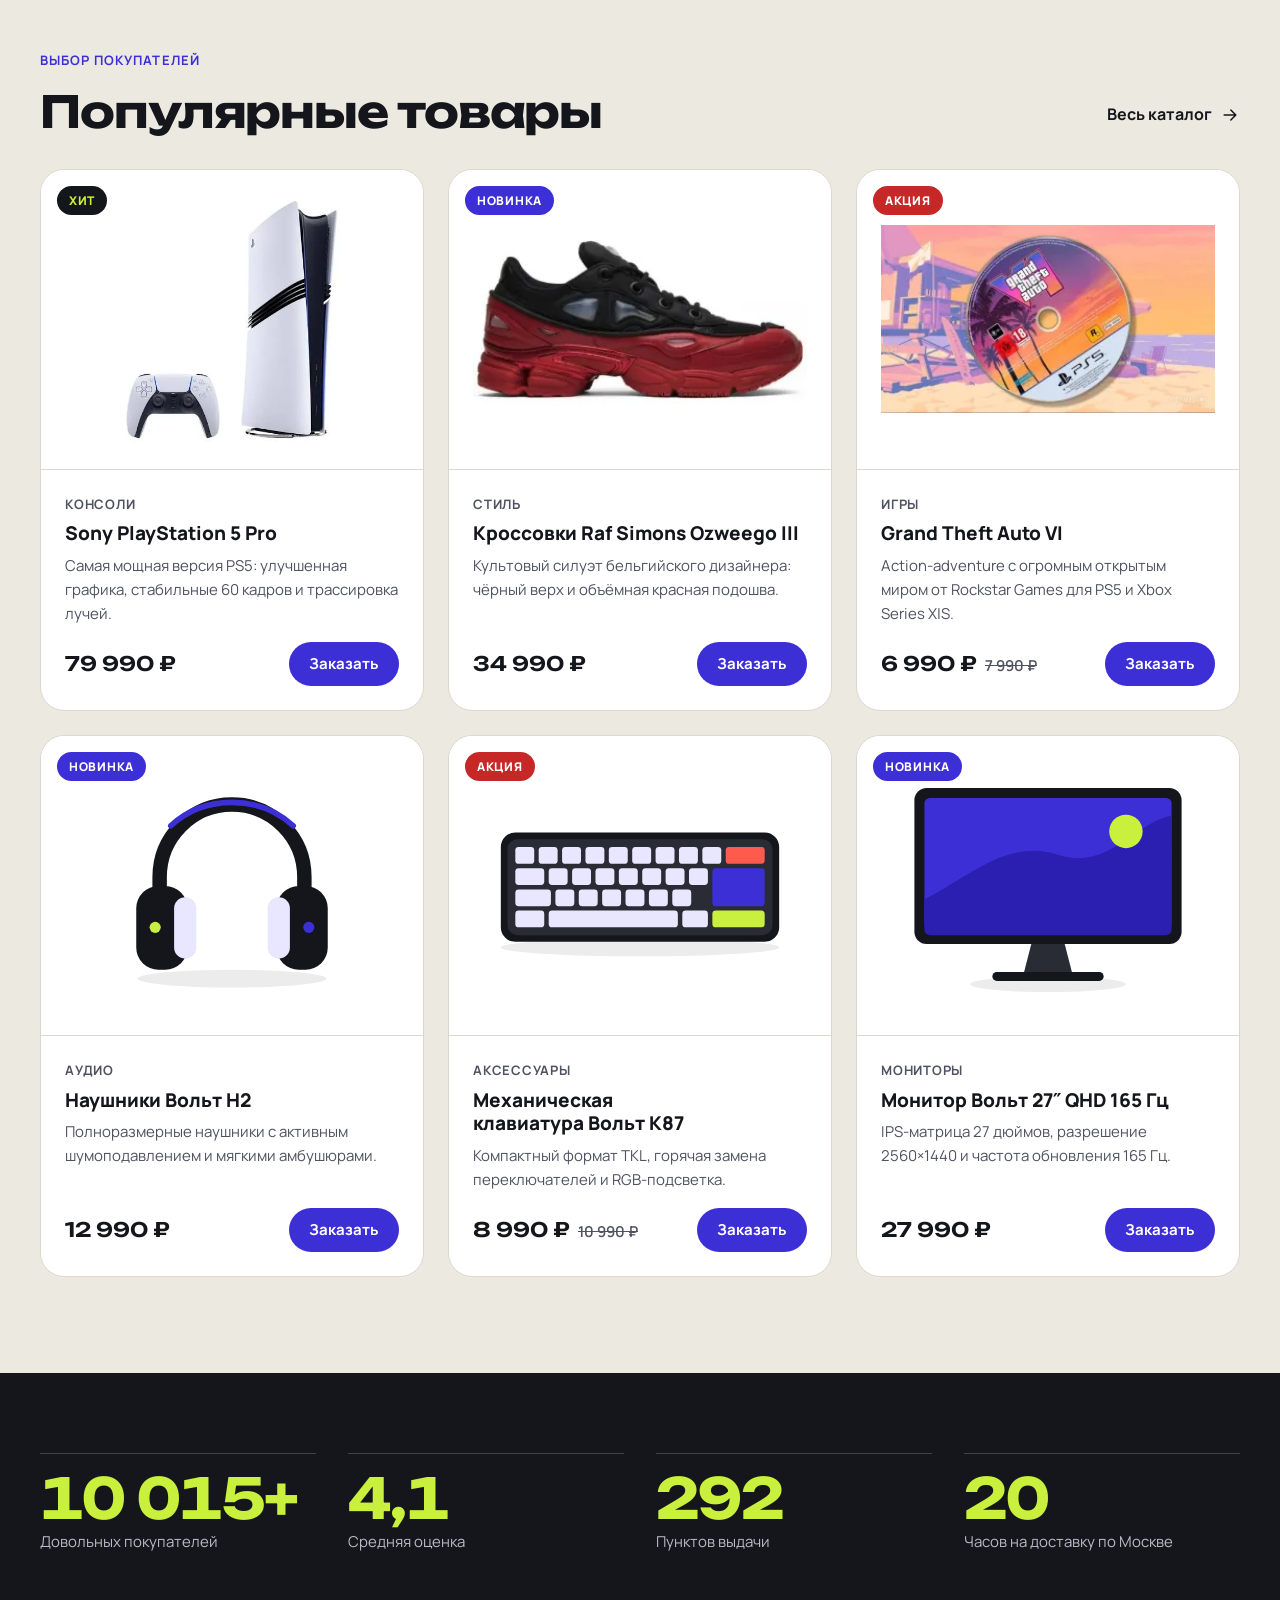
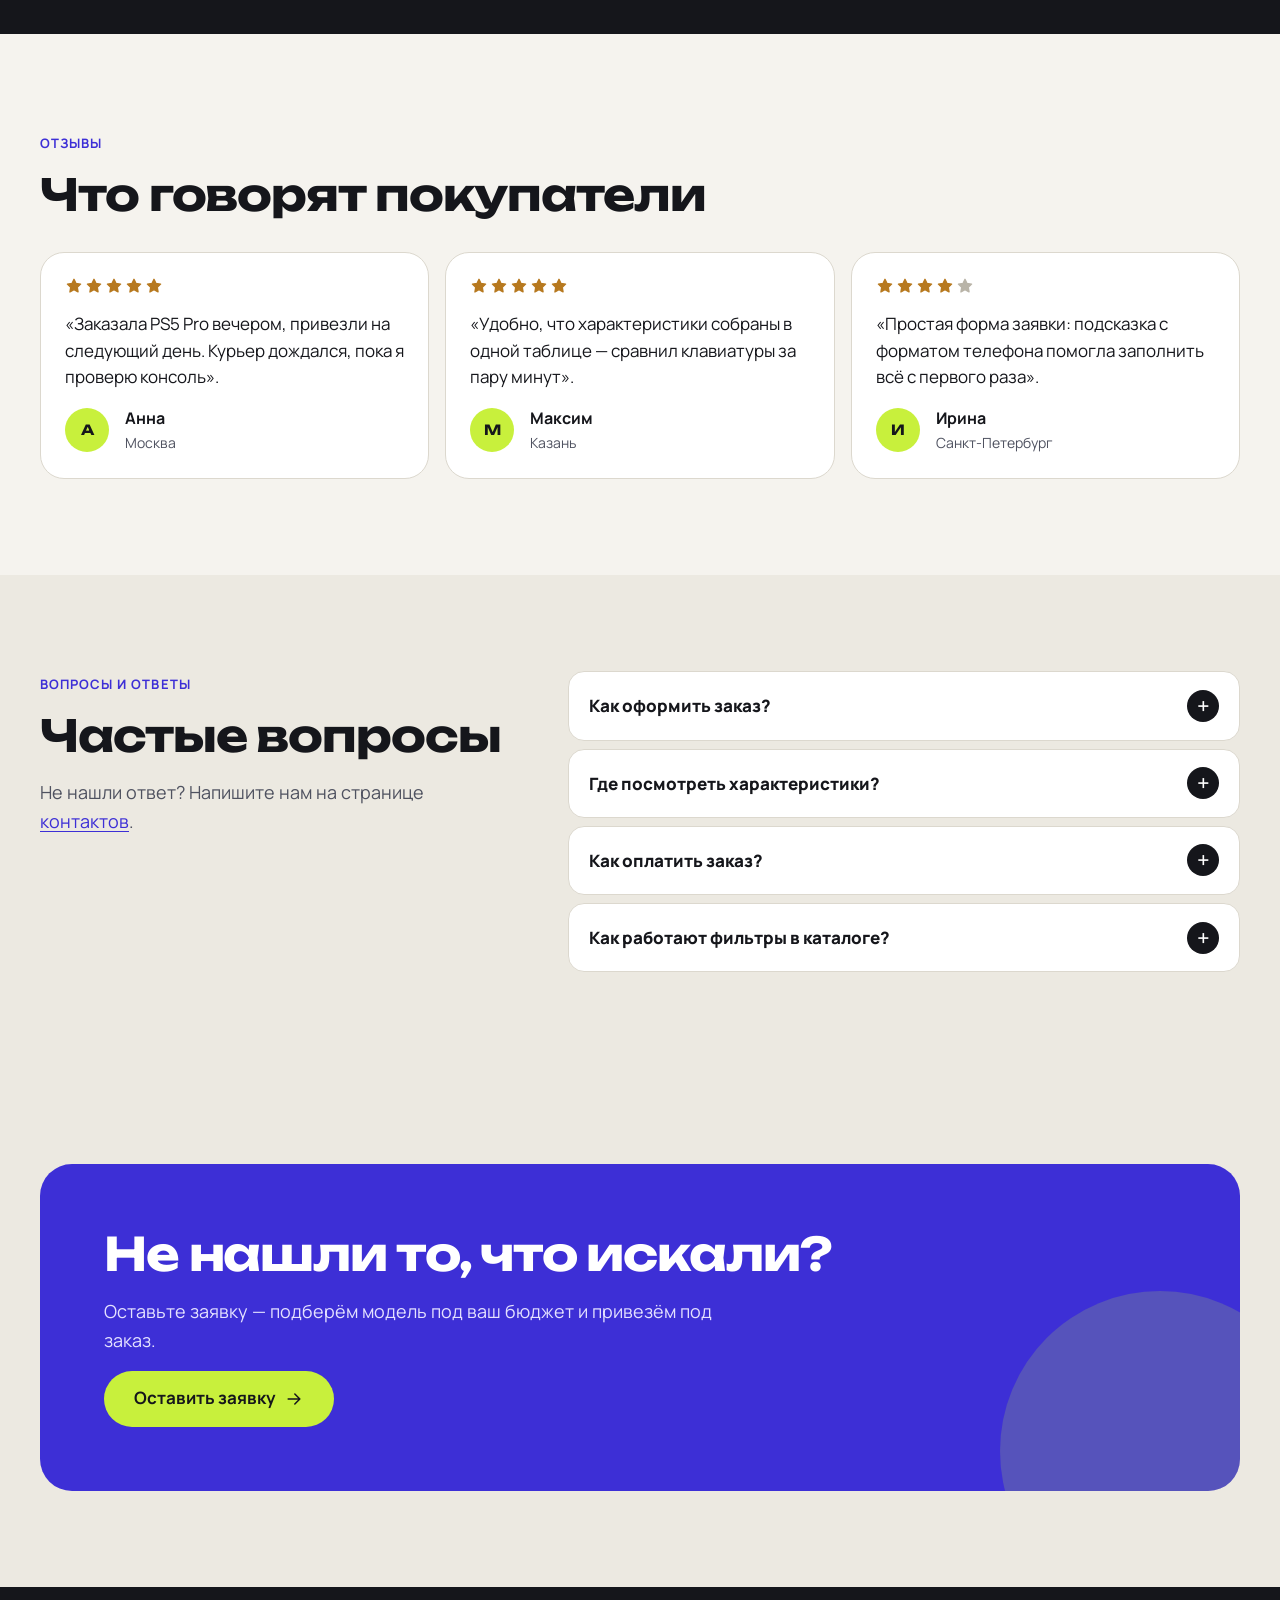
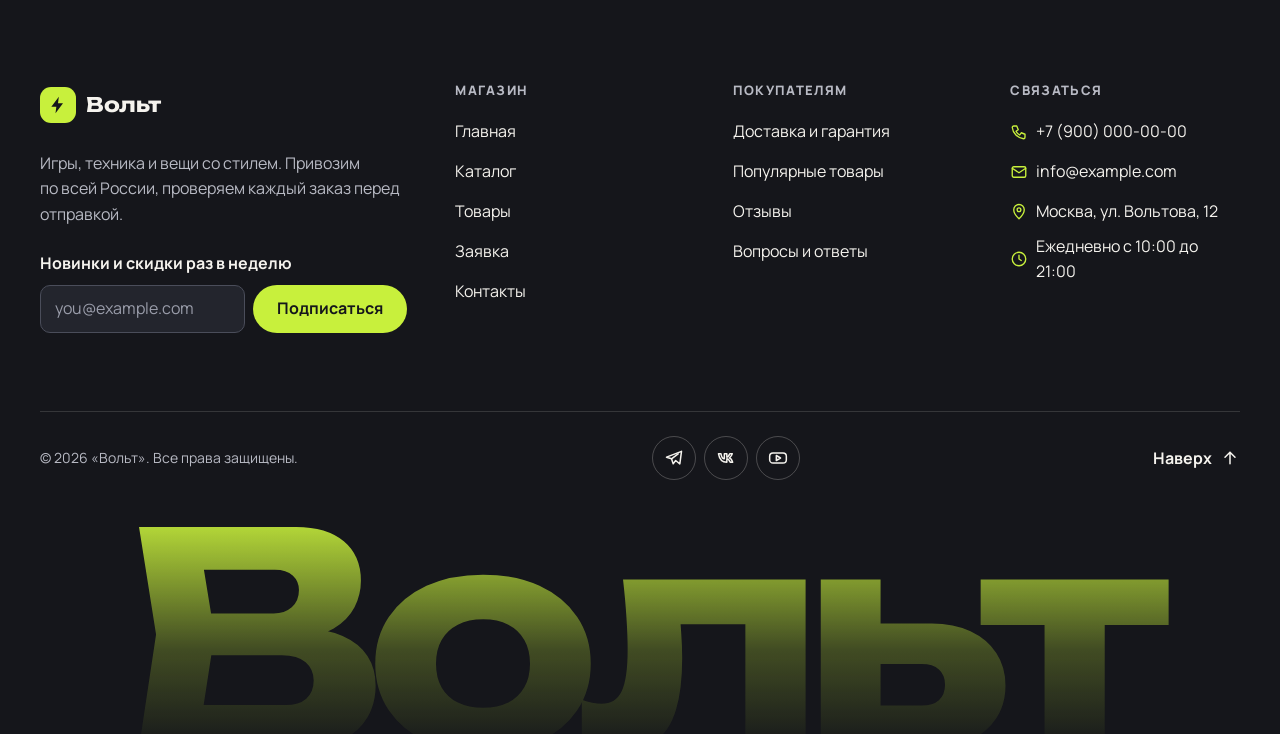
==== commit b841b80e: "feat: responsive layout, a11y audit and Volt redesign with Motion Practice 12: add css/responsive.cs" ====
--- a/index.html
+++ b/index.html
@@ -3,324 +3,485 @@
 <head>
   <meta charset="UTF-8">
   <meta name="viewport" content="width=device-width, initial-scale=1.0">
-  <meta name="description" content="Учебный интернет-магазин: популярные товары, преимущества и оформление заявки.">
-  <title>Главная — Учебный интернет-магазин</title>
+  <meta name="description" content="Интернет-магазин «Вольт»: консоли, игры, аксессуары, аудио и стильные вещи с доставкой по всей России.">
+  <meta name="theme-color" content="#15161b">
+  <title>Вольт — игры, техника и стиль с доставкой</title>
+  <link rel="icon" href="images/favicon.svg" type="image/svg+xml">
+  <link rel="preconnect" href="https://fonts.googleapis.com">
+  <link rel="preconnect" href="https://fonts.gstatic.com" crossorigin>
+  <link rel="stylesheet" href="https://fonts.googleapis.com/css2?family=Manrope:wght@400;500;600;700;800&family=Unbounded:wght@500;600;700&display=swap">
   <link rel="stylesheet" href="css/style.css">
+  <link rel="stylesheet" href="css/responsive.css">
+  <meta property="og:type" content="website">
+  <meta property="og:site_name" content="Вольт">
+  <meta property="og:title" content="Вольт — игры, техника и стиль с доставкой">
+  <meta property="og:description" content="Интернет-магазин «Вольт»: консоли, игры, аксессуары, аудио и стильные вещи с доставкой по всей России.">
+  <meta property="og:image" content="https://shadowboyyy.github.io/kr1-html-css-shop/images/tovar1.jpeg">
+  <script>
+    document.documentElement.classList.add('js');
+    if (location.hash) document.documentElement.classList.add('is-anchor-load');
+    if (!window.matchMedia('(prefers-reduced-motion: reduce)').matches) {
+      document.documentElement.classList.add('motion-ready');
+      setTimeout(() => { if (!window.Motion) document.documentElement.classList.remove('motion-ready'); }, 2500);
+    }
+  </script>
+  <script src="js/vendor/motion.min.js" defer></script>
   <script src="js/main.js" defer></script>
-  <meta property="og:type" content="website">
-<meta property="og:title" content="Учебный интернет-магазин">
-<meta property="og:description" content="Учебный frontend-проект интернет-магазина.">
-<meta property="og:image" content="https://shadowboyyy.github.io/kr1-html-css-shop/images/tovar1.jpeg">
-
+  <script src="js/motion-effects.js" defer></script>
 </head>
-<body id="top">
+<body class="page page--index" id="top">
+  <a class="skip-link" href="#main">Перейти к основному содержимому</a>
 
   <header class="site-header">
-    <div class="site-header__inner">
-      <a class="site-header__logo" href="index.html">ShopProject</a>
-
-      <nav class="site-nav" aria-label="Основная навигация">
+    <div class="site-header__inner container">
+      <a class="logo site-header__logo" href="index.html" aria-label="Вольт — на главную">
+        <span class="logo__mark"><svg class="logo__icon" viewBox="0 0 24 24" width="24" height="24" fill="none" stroke="currentColor" stroke-width="1.8" stroke-linecap="round" stroke-linejoin="round" aria-hidden="true" focusable="false"><path d="M13 2 4 14h6l-1 8 9-12h-6l1-8z" fill="currentColor" stroke="none"/></svg></span>
+        <span class="logo__text">Вольт</span>
+      </a>
+
+      <button class="site-header__toggle" type="button" aria-expanded="false" aria-controls="site-nav" aria-label="Открыть меню">
+        <span class="site-header__toggle-icon site-header__toggle-icon--open"><svg class="icon" viewBox="0 0 24 24" width="24" height="24" fill="none" stroke="currentColor" stroke-width="1.8" stroke-linecap="round" stroke-linejoin="round" aria-hidden="true" focusable="false"><path d="M4 7h16M4 12h16M4 17h16"/></svg></span>
+        <span class="site-header__toggle-icon site-header__toggle-icon--close"><svg class="icon" viewBox="0 0 24 24" width="24" height="24" fill="none" stroke="currentColor" stroke-width="1.8" stroke-linecap="round" stroke-linejoin="round" aria-hidden="true" focusable="false"><path d="M6 6l12 12M18 6 6 18"/></svg></span>
+      </button>
+
+      <nav class="site-nav" id="site-nav" aria-label="Основная навигация">
         <ul class="site-nav__list">
           <li class="site-nav__item"><a class="site-nav__link site-nav__link--active" href="index.html" aria-current="page">Главная</a></li>
           <li class="site-nav__item"><a class="site-nav__link" href="catalog.html">Каталог</a></li>
           <li class="site-nav__item"><a class="site-nav__link" href="product.html">Товары</a></li>
           <li class="site-nav__item"><a class="site-nav__link" href="order.html">Заявка</a></li>
           <li class="site-nav__item"><a class="site-nav__link" href="contacts.html">Контакты</a></li>
-          <li class="site-nav__item"><a class="site-nav__link" href="index.html#advantages">Преимущества</a></li>
-          <li class="site-nav__item"><a class="site-nav__link" href="index.html#popular">Популярные товары</a></li>
-          <li class="site-nav__item"><a class="site-nav__link" href="index.html#contacts">Обратная связь</a></li>
         </ul>
+        <a class="site-nav__phone" href="tel:+79000000000"><svg class="icon" viewBox="0 0 24 24" width="24" height="24" fill="none" stroke="currentColor" stroke-width="1.8" stroke-linecap="round" stroke-linejoin="round" aria-hidden="true" focusable="false"><path d="M5 4h4l2 5-3 2a11 11 0 0 0 5 5l2-3 5 2v4a2 2 0 0 1-2 2A17 17 0 0 1 3 6a2 2 0 0 1 2-2"/></svg><span>+7 (900) 000‑00‑00</span></a>
       </nav>
     </div>
+    <div class="scroll-progress" aria-hidden="true"></div>
   </header>
 
-  <main class="site-main">
-
-    <section class="hero">
-      <h1 class="hero__title">Учебный интернет-магазин</h1>
-      <p>
-        Многостраничный учебный сайт интернет-магазина.
-        Посмотрите каталог, изучите характеристики товаров и оформите заявку.
-      </p>
-      <a class="button button--primary" href="#popular">Перейти к товарам</a>
-      <a class="button button--secondary" href="#reviews">Отзывы</a>
-      <a class="button button--secondary" href="#faq">FAQ</a>
-    </section>
-
-    <section class="section" id="advantages">
-      <h2 class="section__title">Преимущества проекта</h2>
-      <ul class="advantages-list">
-        <li>понятная HTML-структура;</li>
-        <li>семантические блоки страницы;</li>
-        <li>подключение внешнего CSS-файла;</li>
-        <li>единая навигация между страницами.</li>
-      </ul>
-    </section>
-
-    <section class="section" id="popular">
-  <h2 class="section__title">Популярные товары</h2>
-
-      <div class="products-grid">
-        <article class="product-card product-card--featured">
-          <span class="product-card__badge">ХИТ</span>
-          <h3 class="product-card__title">Товар 1</h3>
-          <img class="product-card__image" src="images/tovar1.jpeg" alt="Sony PlayStation 5 Pro" width="300" height="300">
-          <p class="product-card__description">Sony PlayStation 5 Pro — это обновленная и самая мощная версия стационарной игровой консоли поколения, выпущенная для повышенной производительности в играх</p>
-          <p class="product-card__price">Цена: 1000 руб.</p>
-          <a class="product-card__link" href="product.html#product-1">Подробнее</a>
-          <button class="button button--primary product-card__button" type="button" data-product="Товар 1">Заказать</button>
-        </article>
-
-        <article class="product-card">
-          <span class="product-card__badge product-card__badge--new">НОВИНКА</span>
-          <h3 class="product-card__title">Товар 2</h3>
-          <img class="product-card__image" src="images/tovar2.jpeg" alt="Раф Симонс" width="300" height="300">
-          <p class="product-card__description">Раф Симонс (Raf Simons, род. 12 января 1968 года) — знаменитый бельгийский модный дизайнер, один из самых влиятельных новаторов в современной индустрии одежды, который пришел в моду из промышленного дизайна и дизайна мебели.</p>
-          <p class="product-card__price">Цена: 1500 руб.</p>
-          <a class="product-card__link" href="product.html#product-2">Подробнее</a>
-          <button class="button button--primary product-card__button" type="button" data-product="Товар 2">Заказать</button>
-        </article>
-
-        <article class="product-card">
-          <span class="product-card__badge product-card__badge--sale">АКЦИЯ</span>
-          <h3 class="product-card__title">Товар 3</h3>
-          <img class="product-card__image" src="images/tovar3.jpeg" alt="Grand Theft Auto VI" width="300" height="300">
-          <p class="product-card__description">Grand Theft Auto VI (GTA 6) — это ожидаемая компьютерная игра в жанре action-adventure с открытым миром от студии Rockstar Games, выход которой запланирован на 19 ноября 2026 года для консолей PlayStation 5 и Xbox Series X/S</p>
-          <p class="product-card__price">Цена: 2000 руб.</p>
-          <a class="product-card__link" href="product.html#product-3">Подробнее</a>
-          <button class="button button--primary product-card__button" type="button" data-product="Товар 3">Заказать</button>
-        </article>
-
-        <article class="product-card product-card--featured">
-          <span class="product-card__badge">ХИТ</span>
-          <h3 class="product-card__title">Товар 4</h3>
-          <img class="product-card__image" src="images/tovar4.svg" alt="Беспроводной геймпад" width="300" height="300">
-          <p class="product-card__description">Беспроводной геймпад — это игровой контроллер, который позволяет управлять персонажем и взаимодействовать с игровым миром без использования клавиатуры. На корпусе расположены кнопки, два стика и крестовина, а удобная форма помогает держать устройство в руках во время прохождения игр.</p>
-          <p class="product-card__price">Цена: 2500 руб.</p>
-          <a class="product-card__link" href="product.html#product-4">Подробнее</a>
-          <button class="button button--primary product-card__button" type="button" data-product="Товар 4">Заказать</button>
-        </article>
-
-        <article class="product-card">
-          <span class="product-card__badge product-card__badge--new">НОВИНКА</span>
-          <h3 class="product-card__title">Товар 5</h3>
-          <img class="product-card__image" src="images/tovar5.svg" alt="Беспроводные наушники" width="300" height="300">
-          <p class="product-card__description">Беспроводные наушники — это устройство для прослушивания музыки, просмотра фильмов и общения без подключения через провод. Модель из учебного каталога выполнена в полноразмерном корпусе с мягкими амбушюрами и регулируемым оголовьем, чтобы её было удобно использовать дома, на учёбе или во время игры.</p>
-          <p class="product-card__price">Цена: 3000 руб.</p>
-          <a class="product-card__link" href="product.html#product-5">Подробнее</a>
-          <button class="button button--primary product-card__button" type="button" data-product="Товар 5">Заказать</button>
-        </article>
-
-        <article class="product-card">
-          <span class="product-card__badge product-card__badge--sale">АКЦИЯ</span>
-          <h3 class="product-card__title">Товар 6</h3>
-          <img class="product-card__image" src="images/tovar6.svg" alt="Механическая клавиатура" width="300" height="300">
-          <p class="product-card__description">Механическая клавиатура — это устройство ввода, в котором под каждой клавишей находится отдельный переключатель. Такая конструкция даёт ощутимый отклик при нажатии. Клавиатура подходит для набора текста, написания кода и компьютерных игр, а подсветка помогает различать клавиши при слабом освещении.</p>
-          <p class="product-card__price">Цена: 3500 руб.</p>
-          <a class="product-card__link" href="product.html#product-6">Подробнее</a>
-          <button class="button button--primary product-card__button" type="button" data-product="Товар 6">Заказать</button>
-        </article>
-
-        <article class="product-card product-card--featured">
-          <span class="product-card__badge">ХИТ</span>
-          <h3 class="product-card__title">Товар 7</h3>
-          <img class="product-card__image" src="images/tovar7.svg" alt="Игровая мышь" width="300" height="300">
-          <p class="product-card__description">Игровая мышь — это устройство для управления курсором, рассчитанное на работу за компьютером и прохождение игр. Модель из учебного каталога имеет колесо прокрутки и дополнительные боковые кнопки. Форма корпуса позволяет удобно расположить ладонь при работе с документами, браузером или игровыми приложениями.</p>
-          <p class="product-card__price">Цена: 1200 руб.</p>
-          <a class="product-card__link" href="product.html#product-7">Подробнее</a>
-          <button class="button button--primary product-card__button" type="button" data-product="Товар 7">Заказать</button>
-        </article>
-
-        <article class="product-card">
-          <span class="product-card__badge product-card__badge--new">НОВИНКА</span>
-          <h3 class="product-card__title">Товар 8</h3>
-          <img class="product-card__image" src="images/tovar8.svg" alt="Монитор" width="300" height="300">
-          <p class="product-card__description">Монитор — это устройство, которое выводит изображение с компьютера и позволяет работать с программами, смотреть видео и запускать игры. Модель из учебного каталога представлена с широким экраном и настольной подставкой. На таком экране удобно размещать окно браузера, редактор кода и учебные материалы.</p>
-          <p class="product-card__price">Цена: 4500 руб.</p>
-          <a class="product-card__link" href="product.html#product-8">Подробнее</a>
-          <button class="button button--primary product-card__button" type="button" data-product="Товар 8">Заказать</button>
-        </article>
-
-        <article class="product-card">
-          <span class="product-card__badge product-card__badge--sale">АКЦИЯ</span>
-          <h3 class="product-card__title">Товар 9</h3>
-          <img class="product-card__image" src="images/tovar9.svg" alt="Портативная колонка" width="300" height="300">
-          <p class="product-card__description">Портативная колонка — это компактная акустическая система для воспроизведения музыки и другого звука с телефона или компьютера. В учебном каталоге представлена беспроводная модель с кнопками управления на корпусе. Колонку можно поставить на рабочий стол или взять с собой, когда хочется послушать музыку вместе с друзьями.</p>
-          <p class="product-card__price">Цена: 1800 руб.</p>
-          <a class="product-card__link" href="product.html#product-9">Подробнее</a>
-          <button class="button button--primary product-card__button" type="button" data-product="Товар 9">Заказать</button>
-        </article>
-      </div>
-</section>
-
-
-    <section class="section" id="reviews">
-      <h2 class="section__title">Отзывы покупателей</h2>
-      <p>Примеры отзывов для учебного проекта.</p>
-
-      <div class="reviews-grid">
-        <article class="review-card">
-          <h3 class="review-card__name">Анна</h3>
-          <p class="review-card__rating" aria-label="Оценка: 5 из 5">★★★★★</p>
-          <p class="review-card__text">Удобно смотреть товары и сравнивать цены. Нужную информацию нашла быстро.</p>
-        </article>
-
-        <article class="review-card">
-          <h3 class="review-card__name">Максим</h3>
-          <p class="review-card__rating" aria-label="Оценка: 5 из 5">★★★★★</p>
-          <p class="review-card__text">Понравилось, что характеристики вынесены на отдельную страницу. Всё понятно.</p>
-        </article>
-
-        <article class="review-card">
-          <h3 class="review-card__name">Ирина</h3>
-          <p class="review-card__rating" aria-label="Оценка: 4 из 5">★★★★☆</p>
-          <p class="review-card__text">Простая форма заявки. Подсказка с форматом телефона помогла заполнить её с первого раза.</p>
-        </article>
-      </div>
-    </section>
-
-    <section class="section" id="faq">
-      <h2 class="section__title">Частые вопросы (FAQ)</h2>
-
-      <details class="faq-item">
-        <summary class="faq-item__question">Как оформить заявку?</summary>
-        <p class="faq-item__answer">Выберите подходящий товар и нажмите «Заказать» на главной странице. Откроется окно с формой, а выбранный товар будет записан в неё автоматически. Также можно открыть страницу «Заявка» через верхнее меню и самостоятельно выбрать один из девяти товаров в списке.</p>
-        <p class="faq-item__answer">Укажите имя, e-mail и телефон в формате +7 (900) 000-00-00, выберите тему и подтвердите согласие на обработку данных. Дату связи и комментарий можно заполнить по желанию. После нажатия «Отправить заявку» браузер проверит поля и покажет сообщение. В этом учебном проекте заявка не отправляется на сервер.</p>
-      </details>
-
-      <details class="faq-item">
-        <summary class="faq-item__question">Где посмотреть характеристики товара?</summary>
-        <p class="faq-item__answer">У каждой карточки на главной странице и в каталоге есть ссылка «Подробнее». Она открывает страницу «Товары» и переводит к описанию выбранной позиции. Там можно посмотреть изображение, прочитать описание и найти таблицу с категорией, ценой и информацией о наличии.</p>
-        <p class="faq-item__answer">После просмотра можно нажать «Оставить заявку». На странице формы выберите нужный товар из списка: переход со страницы характеристик пока не подставляет его автоматически. Цены и сведения о наличии приведены для учебного примера, поэтому они не являются условиями реальной продажи.</p>
-      </details>
-
-      <details class="faq-item">
-        <summary class="faq-item__question">Можно ли оплатить заказ на сайте?</summary>
-        <p class="faq-item__answer">Сейчас оплатить заказ на сайте нельзя. Это учебный интернет-магазин, в котором показаны каталог, описания товаров и пример оформления заявки. Платёжная система, доставка и обработка реальных заказов пока не подключены, поэтому сайт не запрашивает данные банковской карты.</p>
-        <p class="faq-item__answer">Форма нужна для демонстрации проверки имени, электронной почты, телефона и других обязательных полей. Если данные заполнены правильно, появляется учебное сообщение об успешной проверке. При этом информация не отправляется на сервер и не сохраняется после перезагрузки страницы.</p>
-      </details>
-
-      <details class="faq-item">
-        <summary class="faq-item__question">Как работают фильтры в каталоге?</summary>
-        <p class="faq-item__answer">В каталоге есть блок с выбором категории и полями минимальной и максимальной цены. Пока это статический макет: отмеченные пункты и введённые числа не скрывают товары и не меняют порядок карточек. Кнопка «Применить» специально отключена, а все девять товаров доступны для просмотра сразу.</p>
-        <p class="faq-item__answer">На большом экране блок фильтров остаётся под шапкой при прокрутке, пока вы просматриваете каталог. Если экран небольшой, фильтры располагаются над карточками без прилипания. Метки «ХИТ», «НОВИНКА» и «АКЦИЯ» помогают визуально выделить товары, но тоже используются только как примеры оформления.</p>
-      </details>
-    </section>
-
-    <aside class="aside-info">
-      <h2 class="aside-info__title">Информация для студентов</h2>
-      <p>
-        В проекте используются HTML, CSS, Flex/Grid и БЭМ.
-        Форма демонстрирует базовую валидацию; отправка на сервер пока не подключена.
-      </p>
-    </aside>
-
+  <main class="main" id="main">
+    <section class="hero" aria-labelledby="hero-title">
+      <div class="hero__inner container">
+        <div class="hero__content">
+          <p class="eyebrow" data-hero-item><svg class="icon" viewBox="0 0 24 24" width="24" height="24" fill="none" stroke="currentColor" stroke-width="1.8" stroke-linecap="round" stroke-linejoin="round" aria-hidden="true" focusable="false"><path d="M12 3v4M12 17v4M3 12h4M17 12h4M6 6l2.5 2.5M15.5 15.5 18 18M6 18l2.5-2.5M15.5 8.5 18 6"/></svg> Новая коллекция — ноябрь 2026</p>
+          <h1 class="hero__title" id="hero-title" data-hero-item>Техника, в&nbsp;которой есть <span class="hero__accent">заряд</span></h1>
+          <p class="hero__lead" data-hero-item>Консоли, игры, аксессуары и вещи со&nbsp;стилем. Проверяем каждый заказ и&nbsp;привозим от&nbsp;одного дня.</p>
+          <div class="hero__actions" data-hero-item>
+            <a class="button button--primary button--large" href="catalog.html">Смотреть каталог <svg class="icon" viewBox="0 0 24 24" width="24" height="24" fill="none" stroke="currentColor" stroke-width="1.8" stroke-linecap="round" stroke-linejoin="round" aria-hidden="true" focusable="false"><path d="M5 12h14M13 6l6 6-6 6"/></svg></a>
+            <a class="button button--ghost button--large" href="order.html">Оставить заявку</a>
+          </div>
+          <ul class="hero__facts" data-hero-item>
+            <li><svg class="icon" viewBox="0 0 24 24" width="24" height="24" fill="none" stroke="currentColor" stroke-width="1.8" stroke-linecap="round" stroke-linejoin="round" aria-hidden="true" focusable="false"><path d="M3 6h11v10H3zM14 10h4l3 3v3h-7z"/><circle cx="7" cy="18" r="2"/><circle cx="17" cy="18" r="2"/></svg> Доставка от 1 дня</li>
+            <li><svg class="icon" viewBox="0 0 24 24" width="24" height="24" fill="none" stroke="currentColor" stroke-width="1.8" stroke-linecap="round" stroke-linejoin="round" aria-hidden="true" focusable="false"><path d="M12 3 4 6v6c0 5 3.5 8 8 9 4.5-1 8-4 8-9V6l-8-3z"/><path d="m9 12 2 2 4-4"/></svg> Гарантия 12 месяцев</li>
+            <li><svg class="icon" viewBox="0 0 24 24" width="24" height="24" fill="none" stroke="currentColor" stroke-width="1.8" stroke-linecap="round" stroke-linejoin="round" aria-hidden="true" focusable="false"><rect x="3" y="6" width="18" height="13" rx="2"/><path d="M3 10h18M16 15h2"/></svg> Оплата при получении</li>
+          </ul>
+        </div>
+
+        <div class="hero__visual">
+          <figure class="hero__tile hero__tile--main" data-hero-tile>
+            <picture>
+  <source type="image/webp" srcset="images/tovar1-320.webp 320w, images/tovar1-447.webp 447w" sizes="(min-width: 1024px) 420px, (min-width: 640px) 60vw, 86vw">
+  <img class="hero__image" src="images/tovar1.jpeg" srcset="images/tovar1-320.jpg 320w, images/tovar1.jpeg 447w" sizes="(min-width: 1024px) 420px, (min-width: 640px) 60vw, 86vw" alt="Игровая консоль Sony PlayStation 5 Pro в белом корпусе" width="447" height="447" fetchpriority="high" decoding="async">
+</picture>
+            <figcaption class="hero__caption">
+              <span class="hero__caption-name">PlayStation 5 Pro</span>
+              <span class="hero__caption-price">79 990 ₽</span>
+            </figcaption>
+          </figure>
+          <a class="hero__tile hero__tile--side" href="product.html#product-2" data-hero-tile>
+            <img class="hero__thumb" src="images/tovar2-320.jpg" alt="" width="320" height="192">
+            <span class="hero__tile-label">Raf Simons Ozweego III</span>
+          </a>
+          <a class="hero__tile hero__tile--side hero__tile--dark" href="product.html#product-4" data-hero-tile>
+            <img class="hero__thumb" src="images/tovar4.svg" alt="" width="600" height="450">
+            <span class="hero__tile-label">Геймпад Вольт G1</span>
+          </a>
+          <p class="hero__sticker" data-hero-tile><span>−12%</span> на&nbsp;GTA&nbsp;VI</p>
+        </div>
+      </div>
+    </section>
+
+    <div class="marquee" aria-hidden="true">
+      <div class="marquee__track">
+        <span>Консоли</span><span>Игры</span><span>Аксессуары</span><span>Аудио</span><span>Мониторы</span><span>Стиль</span>
+        <span>Консоли</span><span>Игры</span><span>Аксессуары</span><span>Аудио</span><span>Мониторы</span><span>Стиль</span>
+      </div>
+    </div>
+
+    <section class="section" id="advantages" aria-labelledby="advantages-title">
+      <div class="container">
+        <div class="section__head" data-reveal>
+          <p class="eyebrow">Почему «Вольт»</p>
+          <h2 class="section__title" id="advantages-title">Покупать технику должно быть просто</h2>
+        </div>
+        <ul class="features" data-stagger>
+          <li class="feature">
+            <span class="feature__icon"><svg class="icon" viewBox="0 0 24 24" width="24" height="24" fill="none" stroke="currentColor" stroke-width="1.8" stroke-linecap="round" stroke-linejoin="round" aria-hidden="true" focusable="false"><path d="M3 6h11v10H3zM14 10h4l3 3v3h-7z"/><circle cx="7" cy="18" r="2"/><circle cx="17" cy="18" r="2"/></svg></span>
+            <h3 class="feature__title">Быстрая доставка</h3>
+            <p class="feature__text">По Москве — на следующий день, по России — от двух дней. Отслеживайте посылку по номеру заказа.</p>
+          </li>
+          <li class="feature">
+            <span class="feature__icon"><svg class="icon" viewBox="0 0 24 24" width="24" height="24" fill="none" stroke="currentColor" stroke-width="1.8" stroke-linecap="round" stroke-linejoin="round" aria-hidden="true" focusable="false"><path d="M12 3 4 6v6c0 5 3.5 8 8 9 4.5-1 8-4 8-9V6l-8-3z"/><path d="m9 12 2 2 4-4"/></svg></span>
+            <h3 class="feature__title">Официальная гарантия</h3>
+            <p class="feature__text">Год гарантии на всю технику и обмен в течение 14 дней, если что-то не подошло.</p>
+          </li>
+          <li class="feature">
+            <span class="feature__icon"><svg class="icon" viewBox="0 0 24 24" width="24" height="24" fill="none" stroke="currentColor" stroke-width="1.8" stroke-linecap="round" stroke-linejoin="round" aria-hidden="true" focusable="false"><rect x="3" y="6" width="18" height="13" rx="2"/><path d="M3 10h18M16 15h2"/></svg></span>
+            <h3 class="feature__title">Оплата при получении</h3>
+            <p class="feature__text">Сначала осматриваете заказ, потом платите картой или наличными курьеру.</p>
+          </li>
+          <li class="feature">
+            <span class="feature__icon"><svg class="icon" viewBox="0 0 24 24" width="24" height="24" fill="none" stroke="currentColor" stroke-width="1.8" stroke-linecap="round" stroke-linejoin="round" aria-hidden="true" focusable="false"><path d="M4 5h16v11H9l-5 4z"/><path d="M8 10h8"/></svg></span>
+            <h3 class="feature__title">Живая поддержка</h3>
+            <p class="feature__text">Отвечаем в мессенджерах и по телефону каждый день с 10:00 до 21:00.</p>
+          </li>
+        </ul>
+      </div>
+    </section>
+
+    <section class="section section--tinted" id="popular" aria-labelledby="popular-title">
+      <div class="container">
+        <div class="section__head section__head--row" data-reveal>
+          <div>
+            <p class="eyebrow">Выбор покупателей</p>
+            <h2 class="section__title" id="popular-title">Популярные товары</h2>
+          </div>
+          <a class="link-arrow" href="catalog.html">Весь каталог <svg class="icon" viewBox="0 0 24 24" width="24" height="24" fill="none" stroke="currentColor" stroke-width="1.8" stroke-linecap="round" stroke-linejoin="round" aria-hidden="true" focusable="false"><path d="M5 12h14M13 6l6 6-6 6"/></svg></a>
+        </div>
+
+        <div class="products-grid" data-stagger>
+    <article class="product-card" data-category="consoles" data-price="79990" data-badge="hit" data-sale="false" data-index="1">
+      <div class="product-card__media">
+        <picture>
+  <source type="image/webp" srcset="images/tovar1-320.webp 320w, images/tovar1-447.webp 447w" sizes="(min-width: 1280px) 280px, (min-width: 1024px) 30vw, (min-width: 640px) 46vw, 92vw">
+  <img class="product-card__image" src="images/tovar1.jpeg" srcset="images/tovar1-320.jpg 320w, images/tovar1.jpeg 447w" sizes="(min-width: 1280px) 280px, (min-width: 1024px) 30vw, (min-width: 640px) 46vw, 92vw" alt="Игровая консоль Sony PlayStation 5 Pro в белом корпусе" width="447" height="447" loading="lazy" decoding="async">
+</picture>
+      </div>
+      <span class="product-card__badge product-card__badge--hit">Хит</span>
+      <div class="product-card__body">
+        <p class="product-card__category">Консоли</p>
+        <h3 class="product-card__title"><a class="product-card__link" href="product.html#product-1">Sony PlayStation 5 Pro</a></h3>
+        <p class="product-card__description">Самая мощная версия PS5: улучшенная графика, стабильные 60 кадров и трассировка лучей.</p>
+      </div>
+      <div class="product-card__footer">
+        <p class="product-card__price"><span class="visually-hidden">Цена: </span>79 990 ₽</p>
+        <button class="button button--primary button--small product-card__button" type="button" data-product="Sony PlayStation 5 Pro" data-price="79 990 ₽" aria-label="Заказать: Sony PlayStation 5 Pro">Заказать</button>
+      </div>
+    </article>
+
+    <article class="product-card" data-category="style" data-price="34990" data-badge="new" data-sale="false" data-index="2">
+      <div class="product-card__media">
+        <picture>
+  <source type="image/webp" srcset="images/tovar2-320.webp 320w, images/tovar2-577.webp 577w" sizes="(min-width: 1280px) 280px, (min-width: 1024px) 30vw, (min-width: 640px) 46vw, 92vw">
+  <img class="product-card__image" src="images/tovar2.jpeg" srcset="images/tovar2-320.jpg 320w, images/tovar2.jpeg 577w" sizes="(min-width: 1280px) 280px, (min-width: 1024px) 30vw, (min-width: 640px) 46vw, 92vw" alt="Кроссовки Raf Simons Ozweego III с чёрным верхом и красной подошвой" width="577" height="346" loading="lazy" decoding="async">
+</picture>
+      </div>
+      <span class="product-card__badge product-card__badge--new">Новинка</span>
+      <div class="product-card__body">
+        <p class="product-card__category">Стиль</p>
+        <h3 class="product-card__title"><a class="product-card__link" href="product.html#product-2">Кроссовки Raf Simons Ozweego III</a></h3>
+        <p class="product-card__description">Культовый силуэт бельгийского дизайнера: чёрный верх и объёмная красная подошва.</p>
+      </div>
+      <div class="product-card__footer">
+        <p class="product-card__price"><span class="visually-hidden">Цена: </span>34 990 ₽</p>
+        <button class="button button--primary button--small product-card__button" type="button" data-product="Кроссовки Raf Simons Ozweego III" data-price="34 990 ₽" aria-label="Заказать: Кроссовки Raf Simons Ozweego III">Заказать</button>
+      </div>
+    </article>
+
+    <article class="product-card" data-category="games" data-price="6990" data-badge="sale" data-sale="true" data-index="3">
+      <div class="product-card__media">
+        <picture>
+  <source type="image/webp" srcset="images/tovar3-320.webp 320w, images/tovar3-480.webp 480w, images/tovar3-739.webp 739w" sizes="(min-width: 1280px) 280px, (min-width: 1024px) 30vw, (min-width: 640px) 46vw, 92vw">
+  <img class="product-card__image" src="images/tovar3.jpeg" srcset="images/tovar3-320.jpg 320w, images/tovar3-480.jpg 480w, images/tovar3.jpeg 739w" sizes="(min-width: 1280px) 280px, (min-width: 1024px) 30vw, (min-width: 640px) 46vw, 92vw" alt="Обложка игры Grand Theft Auto VI" width="739" height="415" loading="lazy" decoding="async">
+</picture>
+      </div>
+      <span class="product-card__badge product-card__badge--sale">Акция</span>
+      <div class="product-card__body">
+        <p class="product-card__category">Игры</p>
+        <h3 class="product-card__title"><a class="product-card__link" href="product.html#product-3">Grand Theft Auto VI</a></h3>
+        <p class="product-card__description">Action-adventure с огромным открытым миром от Rockstar Games для PS5 и Xbox Series X|S.</p>
+      </div>
+      <div class="product-card__footer">
+        <p class="product-card__price"><span class="visually-hidden">Цена: </span>6 990 ₽ <s class="product-card__price-old"><span class="visually-hidden">Старая цена: </span>7 990 ₽</s></p>
+        <button class="button button--primary button--small product-card__button" type="button" data-product="Grand Theft Auto VI" data-price="6 990 ₽" aria-label="Заказать: Grand Theft Auto VI">Заказать</button>
+      </div>
+    </article>
+
+    <article class="product-card" data-category="audio" data-price="12990" data-badge="new" data-sale="false" data-index="5">
+      <div class="product-card__media">
+        <img class="product-card__image" src="images/tovar5.svg" alt="Полноразмерные беспроводные наушники чёрного цвета" width="600" height="450" loading="lazy" decoding="async">
+      </div>
+      <span class="product-card__badge product-card__badge--new">Новинка</span>
+      <div class="product-card__body">
+        <p class="product-card__category">Аудио</p>
+        <h3 class="product-card__title"><a class="product-card__link" href="product.html#product-5">Наушники Вольт H2</a></h3>
+        <p class="product-card__description">Полноразмерные наушники с активным шумоподавлением и мягкими амбушюрами.</p>
+      </div>
+      <div class="product-card__footer">
+        <p class="product-card__price"><span class="visually-hidden">Цена: </span>12 990 ₽</p>
+        <button class="button button--primary button--small product-card__button" type="button" data-product="Наушники Вольт H2" data-price="12 990 ₽" aria-label="Заказать: Наушники Вольт H2">Заказать</button>
+      </div>
+    </article>
+
+    <article class="product-card" data-category="accessories" data-price="8990" data-badge="sale" data-sale="true" data-index="6">
+      <div class="product-card__media">
+        <img class="product-card__image" src="images/tovar6.svg" alt="Механическая клавиатура без цифрового блока с цветными клавишами" width="600" height="450" loading="lazy" decoding="async">
+      </div>
+      <span class="product-card__badge product-card__badge--sale">Акция</span>
+      <div class="product-card__body">
+        <p class="product-card__category">Аксессуары</p>
+        <h3 class="product-card__title"><a class="product-card__link" href="product.html#product-6">Механическая клавиатура Вольт K87</a></h3>
+        <p class="product-card__description">Компактный формат TKL, горячая замена переключателей и RGB‑подсветка.</p>
+      </div>
+      <div class="product-card__footer">
+        <p class="product-card__price"><span class="visually-hidden">Цена: </span>8 990 ₽ <s class="product-card__price-old"><span class="visually-hidden">Старая цена: </span>10 990 ₽</s></p>
+        <button class="button button--primary button--small product-card__button" type="button" data-product="Механическая клавиатура Вольт K87" data-price="8 990 ₽" aria-label="Заказать: Механическая клавиатура Вольт K87">Заказать</button>
+      </div>
+    </article>
+
+    <article class="product-card" data-category="monitors" data-price="27990" data-badge="new" data-sale="false" data-index="8">
+      <div class="product-card__media">
+        <img class="product-card__image" src="images/tovar8.svg" alt="Широкоформатный монитор на подставке" width="600" height="450" loading="lazy" decoding="async">
+      </div>
+      <span class="product-card__badge product-card__badge--new">Новинка</span>
+      <div class="product-card__body">
+        <p class="product-card__category">Мониторы</p>
+        <h3 class="product-card__title"><a class="product-card__link" href="product.html#product-8">Монитор Вольт 27″ QHD 165 Гц</a></h3>
+        <p class="product-card__description">IPS‑матрица 27 дюймов, разрешение 2560×1440 и частота обновления 165 Гц.</p>
+      </div>
+      <div class="product-card__footer">
+        <p class="product-card__price"><span class="visually-hidden">Цена: </span>27 990 ₽</p>
+        <button class="button button--primary button--small product-card__button" type="button" data-product="Монитор Вольт 27″ QHD 165 Гц" data-price="27 990 ₽" aria-label="Заказать: Монитор Вольт 27″ QHD 165 Гц">Заказать</button>
+      </div>
+    </article>
+        </div>
+      </div>
+    </section>
+
+    <section class="stats" aria-labelledby="stats-title">
+      <div class="container">
+        <h2 class="visually-hidden" id="stats-title">«Вольт» в цифрах</h2>
+        <dl class="stats__grid" data-stagger>
+          <div class="stats__item"><dt class="stats__label">Довольных покупателей</dt><dd class="stats__value"><span data-count="12000" data-suffix="+">12&nbsp;000+</span></dd></div>
+          <div class="stats__item"><dt class="stats__label">Средняя оценка</dt><dd class="stats__value"><span data-count="4.9" data-decimals="1">4,9</span></dd></div>
+          <div class="stats__item"><dt class="stats__label">Пунктов выдачи</dt><dd class="stats__value"><span data-count="350">350</span></dd></div>
+          <div class="stats__item"><dt class="stats__label">Часов на доставку по Москве</dt><dd class="stats__value"><span data-count="24">24</span></dd></div>
+        </dl>
+      </div>
+    </section>
+
+    <section class="section" id="reviews" aria-labelledby="reviews-title">
+      <div class="container">
+        <div class="section__head" data-reveal>
+          <p class="eyebrow">Отзывы</p>
+          <h2 class="section__title" id="reviews-title">Что говорят покупатели</h2>
+        </div>
+
+        <div class="reviews-grid" data-stagger>
+          <article class="review-card">
+            <p class="review-card__rating" role="img" aria-label="Оценка: 5 из 5"><svg class="icon" viewBox="0 0 24 24" width="24" height="24" fill="none" stroke="currentColor" stroke-width="1.8" stroke-linecap="round" stroke-linejoin="round" aria-hidden="true" focusable="false"><path d="m12 3 2.7 5.6 6.1.9-4.4 4.3 1 6.1L12 17l-5.4 2.9 1-6.1-4.4-4.3 6.1-.9z" fill="currentColor"/></svg><svg class="icon" viewBox="0 0 24 24" width="24" height="24" fill="none" stroke="currentColor" stroke-width="1.8" stroke-linecap="round" stroke-linejoin="round" aria-hidden="true" focusable="false"><path d="m12 3 2.7 5.6 6.1.9-4.4 4.3 1 6.1L12 17l-5.4 2.9 1-6.1-4.4-4.3 6.1-.9z" fill="currentColor"/></svg><svg class="icon" viewBox="0 0 24 24" width="24" height="24" fill="none" stroke="currentColor" stroke-width="1.8" stroke-linecap="round" stroke-linejoin="round" aria-hidden="true" focusable="false"><path d="m12 3 2.7 5.6 6.1.9-4.4 4.3 1 6.1L12 17l-5.4 2.9 1-6.1-4.4-4.3 6.1-.9z" fill="currentColor"/></svg><svg class="icon" viewBox="0 0 24 24" width="24" height="24" fill="none" stroke="currentColor" stroke-width="1.8" stroke-linecap="round" stroke-linejoin="round" aria-hidden="true" focusable="false"><path d="m12 3 2.7 5.6 6.1.9-4.4 4.3 1 6.1L12 17l-5.4 2.9 1-6.1-4.4-4.3 6.1-.9z" fill="currentColor"/></svg><svg class="icon" viewBox="0 0 24 24" width="24" height="24" fill="none" stroke="currentColor" stroke-width="1.8" stroke-linecap="round" stroke-linejoin="round" aria-hidden="true" focusable="false"><path d="m12 3 2.7 5.6 6.1.9-4.4 4.3 1 6.1L12 17l-5.4 2.9 1-6.1-4.4-4.3 6.1-.9z" fill="currentColor"/></svg></p>
+            <p class="review-card__text">«Заказала PS5 Pro вечером, привезли на следующий день. Курьер дождался, пока я проверю консоль».</p>
+            <footer class="review-card__author"><span class="review-card__avatar" aria-hidden="true">А</span><span><strong class="review-card__name">Анна</strong> Москва</span></footer>
+          </article>
+          <article class="review-card">
+            <p class="review-card__rating" role="img" aria-label="Оценка: 5 из 5"><svg class="icon" viewBox="0 0 24 24" width="24" height="24" fill="none" stroke="currentColor" stroke-width="1.8" stroke-linecap="round" stroke-linejoin="round" aria-hidden="true" focusable="false"><path d="m12 3 2.7 5.6 6.1.9-4.4 4.3 1 6.1L12 17l-5.4 2.9 1-6.1-4.4-4.3 6.1-.9z" fill="currentColor"/></svg><svg class="icon" viewBox="0 0 24 24" width="24" height="24" fill="none" stroke="currentColor" stroke-width="1.8" stroke-linecap="round" stroke-linejoin="round" aria-hidden="true" focusable="false"><path d="m12 3 2.7 5.6 6.1.9-4.4 4.3 1 6.1L12 17l-5.4 2.9 1-6.1-4.4-4.3 6.1-.9z" fill="currentColor"/></svg><svg class="icon" viewBox="0 0 24 24" width="24" height="24" fill="none" stroke="currentColor" stroke-width="1.8" stroke-linecap="round" stroke-linejoin="round" aria-hidden="true" focusable="false"><path d="m12 3 2.7 5.6 6.1.9-4.4 4.3 1 6.1L12 17l-5.4 2.9 1-6.1-4.4-4.3 6.1-.9z" fill="currentColor"/></svg><svg class="icon" viewBox="0 0 24 24" width="24" height="24" fill="none" stroke="currentColor" stroke-width="1.8" stroke-linecap="round" stroke-linejoin="round" aria-hidden="true" focusable="false"><path d="m12 3 2.7 5.6 6.1.9-4.4 4.3 1 6.1L12 17l-5.4 2.9 1-6.1-4.4-4.3 6.1-.9z" fill="currentColor"/></svg><svg class="icon" viewBox="0 0 24 24" width="24" height="24" fill="none" stroke="currentColor" stroke-width="1.8" stroke-linecap="round" stroke-linejoin="round" aria-hidden="true" focusable="false"><path d="m12 3 2.7 5.6 6.1.9-4.4 4.3 1 6.1L12 17l-5.4 2.9 1-6.1-4.4-4.3 6.1-.9z" fill="currentColor"/></svg></p>
+            <p class="review-card__text">«Удобно, что характеристики собраны в одной таблице — сравнил клавиатуры за пару минут».</p>
+            <footer class="review-card__author"><span class="review-card__avatar" aria-hidden="true">М</span><span><strong class="review-card__name">Максим</strong> Казань</span></footer>
+          </article>
+          <article class="review-card">
+            <p class="review-card__rating" role="img" aria-label="Оценка: 4 из 5"><svg class="icon" viewBox="0 0 24 24" width="24" height="24" fill="none" stroke="currentColor" stroke-width="1.8" stroke-linecap="round" stroke-linejoin="round" aria-hidden="true" focusable="false"><path d="m12 3 2.7 5.6 6.1.9-4.4 4.3 1 6.1L12 17l-5.4 2.9 1-6.1-4.4-4.3 6.1-.9z" fill="currentColor"/></svg><svg class="icon" viewBox="0 0 24 24" width="24" height="24" fill="none" stroke="currentColor" stroke-width="1.8" stroke-linecap="round" stroke-linejoin="round" aria-hidden="true" focusable="false"><path d="m12 3 2.7 5.6 6.1.9-4.4 4.3 1 6.1L12 17l-5.4 2.9 1-6.1-4.4-4.3 6.1-.9z" fill="currentColor"/></svg><svg class="icon" viewBox="0 0 24 24" width="24" height="24" fill="none" stroke="currentColor" stroke-width="1.8" stroke-linecap="round" stroke-linejoin="round" aria-hidden="true" focusable="false"><path d="m12 3 2.7 5.6 6.1.9-4.4 4.3 1 6.1L12 17l-5.4 2.9 1-6.1-4.4-4.3 6.1-.9z" fill="currentColor"/></svg><svg class="icon" viewBox="0 0 24 24" width="24" height="24" fill="none" stroke="currentColor" stroke-width="1.8" stroke-linecap="round" stroke-linejoin="round" aria-hidden="true" focusable="false"><path d="m12 3 2.7 5.6 6.1.9-4.4 4.3 1 6.1L12 17l-5.4 2.9 1-6.1-4.4-4.3 6.1-.9z" fill="currentColor"/></svg><span class="review-card__star-empty"><svg class="icon" viewBox="0 0 24 24" width="24" height="24" fill="none" stroke="currentColor" stroke-width="1.8" stroke-linecap="round" stroke-linejoin="round" aria-hidden="true" focusable="false"><path d="m12 3 2.7 5.6 6.1.9-4.4 4.3 1 6.1L12 17l-5.4 2.9 1-6.1-4.4-4.3 6.1-.9z" fill="currentColor"/></svg></span></p>
+            <p class="review-card__text">«Простая форма заявки: подсказка с форматом телефона помогла заполнить всё с первого раза».</p>
+            <footer class="review-card__author"><span class="review-card__avatar" aria-hidden="true">И</span><span><strong class="review-card__name">Ирина</strong> Санкт‑Петербург</span></footer>
+          </article>
+        </div>
+      </div>
+    </section>
+
+    <section class="section section--tinted" id="faq" aria-labelledby="faq-title">
+      <div class="container faq">
+        <div class="section__head" data-reveal>
+          <p class="eyebrow">Вопросы и ответы</p>
+          <h2 class="section__title" id="faq-title">Частые вопросы</h2>
+          <p class="section__lead">Не нашли ответ? Напишите нам на странице <a href="contacts.html">контактов</a>.</p>
+        </div>
+
+        <div class="faq__list" data-stagger>
+          <details class="faq-item">
+            <summary class="faq-item__question">Как оформить заказ?</summary>
+            <div class="faq-item__answer">
+              <p>Нажмите «Заказать» в карточке товара — откроется форма, в которую выбранный товар подставится автоматически. Можно также перейти на страницу «Заявка» и выбрать товар из списка.</p>
+              <p>Укажите имя, телефон и e-mail, выберите тему и подтвердите согласие на обработку данных. Менеджер перезвонит в течение часа в рабочее время.</p>
+            </div>
+          </details>
+          <details class="faq-item">
+            <summary class="faq-item__question">Где посмотреть характеристики?</summary>
+            <div class="faq-item__answer">
+              <p>Нажмите на название товара в карточке — откроется страница «Товары» с подробным описанием и таблицей характеристик: категория, бренд, гарантия, наличие и доставка.</p>
+              <p>Кнопка «Оформить на странице заявки» сразу подставит выбранный товар в форму.</p>
+            </div>
+          </details>
+          <details class="faq-item">
+            <summary class="faq-item__question">Как оплатить заказ?</summary>
+            <div class="faq-item__answer">
+              <p>Оплата — при получении, картой или наличными. Сайт не запрашивает данные банковской карты, поэтому оформлять заявку безопасно.</p>
+            </div>
+          </details>
+          <details class="faq-item">
+            <summary class="faq-item__question">Как работают фильтры в каталоге?</summary>
+            <div class="faq-item__answer">
+              <p>Отметьте нужные категории, задайте диапазон цен или включите «Только со скидкой» — список обновится сразу. Сортировка меняет порядок карточек, а кнопка «Сбросить» возвращает все товары.</p>
+            </div>
+          </details>
+        </div>
+      </div>
+    </section>
+
+    <section class="cta" aria-labelledby="cta-title">
+      <div class="container">
+        <div class="cta__box" data-reveal>
+          <h2 class="cta__title" id="cta-title">Не нашли то, что искали?</h2>
+          <p class="cta__text">Оставьте заявку — подберём модель под ваш бюджет и привезём под заказ.</p>
+          <a class="button button--accent button--large" href="order.html">Оставить заявку <svg class="icon" viewBox="0 0 24 24" width="24" height="24" fill="none" stroke="currentColor" stroke-width="1.8" stroke-linecap="round" stroke-linejoin="round" aria-hidden="true" focusable="false"><path d="M5 12h14M13 6l6 6-6 6"/></svg></a>
+        </div>
+      </div>
+    </section>
   </main>
 
-  <footer class="site-footer" id="contacts">
-    <p class="site-footer__text"><a href="contacts.html">Контактная информация</a> · <a href="order.html">Оставить заявку</a></p>
-    <p class="site-footer__text">&copy; 2026 Учебный проект. Все права защищены.</p>
-    <p class="site-footer__text">Дисциплина: Фронтенд и бэкенд разработка</p>
+  <footer class="site-footer">
+    <div class="site-footer__inner container">
+      <div class="site-footer__top">
+        <div class="site-footer__brand">
+          <a class="logo logo--inverse" href="index.html" aria-label="Вольт — на главную">
+            <span class="logo__mark"><svg class="logo__icon" viewBox="0 0 24 24" width="24" height="24" fill="none" stroke="currentColor" stroke-width="1.8" stroke-linecap="round" stroke-linejoin="round" aria-hidden="true" focusable="false"><path d="M13 2 4 14h6l-1 8 9-12h-6l1-8z" fill="currentColor" stroke="none"/></svg></span>
+            <span class="logo__text">Вольт</span>
+          </a>
+          <p class="site-footer__tagline">Игры, техника и вещи со&nbsp;стилем. Привозим по&nbsp;всей России, проверяем каждый заказ перед отправкой.</p>
+
+          <form class="subscribe" id="subscribe-form" action="#" method="post" novalidate>
+            <label class="subscribe__label" for="subscribe-email">Новинки и скидки раз в неделю</label>
+            <div class="subscribe__row">
+              <input class="subscribe__input" id="subscribe-email" name="email" type="email" autocomplete="email" placeholder="you@example.com" required aria-describedby="subscribe-status">
+              <button class="button button--accent subscribe__button" type="submit">Подписаться</button>
+            </div>
+            <p class="subscribe__status" id="subscribe-status" role="status"></p>
+          </form>
+        </div>
+
+        <nav class="site-footer__column" aria-labelledby="footer-shop-title">
+          <h2 class="site-footer__title" id="footer-shop-title">Магазин</h2>
+          <ul class="site-footer__list">
+            <li><a class="site-footer__link" href="index.html">Главная</a></li>
+            <li><a class="site-footer__link" href="catalog.html">Каталог</a></li>
+            <li><a class="site-footer__link" href="product.html">Товары</a></li>
+            <li><a class="site-footer__link" href="order.html">Заявка</a></li>
+            <li><a class="site-footer__link" href="contacts.html">Контакты</a></li>
+          </ul>
+        </nav>
+
+        <nav class="site-footer__column" aria-labelledby="footer-help-title">
+          <h2 class="site-footer__title" id="footer-help-title">Покупателям</h2>
+          <ul class="site-footer__list">
+            <li><a class="site-footer__link" href="index.html#advantages">Доставка и гарантия</a></li>
+            <li><a class="site-footer__link" href="index.html#popular">Популярные товары</a></li>
+            <li><a class="site-footer__link" href="index.html#reviews">Отзывы</a></li>
+            <li><a class="site-footer__link" href="index.html#faq">Вопросы и ответы</a></li>
+          </ul>
+        </nav>
+
+        <div class="site-footer__column">
+          <h2 class="site-footer__title">Связаться</h2>
+          <ul class="site-footer__list site-footer__list--contacts">
+            <li><svg class="icon" viewBox="0 0 24 24" width="24" height="24" fill="none" stroke="currentColor" stroke-width="1.8" stroke-linecap="round" stroke-linejoin="round" aria-hidden="true" focusable="false"><path d="M5 4h4l2 5-3 2a11 11 0 0 0 5 5l2-3 5 2v4a2 2 0 0 1-2 2A17 17 0 0 1 3 6a2 2 0 0 1 2-2"/></svg><a class="site-footer__link" href="tel:+79000000000">+7 (900) 000‑00‑00</a></li>
+            <li><svg class="icon" viewBox="0 0 24 24" width="24" height="24" fill="none" stroke="currentColor" stroke-width="1.8" stroke-linecap="round" stroke-linejoin="round" aria-hidden="true" focusable="false"><rect x="3" y="5" width="18" height="14" rx="2"/><path d="m3 7 9 6 9-6"/></svg><a class="site-footer__link" href="mailto:info@example.com">info@example.com</a></li>
+            <li><svg class="icon" viewBox="0 0 24 24" width="24" height="24" fill="none" stroke="currentColor" stroke-width="1.8" stroke-linecap="round" stroke-linejoin="round" aria-hidden="true" focusable="false"><path d="M12 21s-7-6.5-7-12a7 7 0 0 1 14 0c0 5.5-7 12-7 12z"/><circle cx="12" cy="9" r="2.5"/></svg><span>Москва, ул. Вольтова, 12</span></li>
+            <li><svg class="icon" viewBox="0 0 24 24" width="24" height="24" fill="none" stroke="currentColor" stroke-width="1.8" stroke-linecap="round" stroke-linejoin="round" aria-hidden="true" focusable="false"><circle cx="12" cy="12" r="9"/><path d="M12 7v5l3 2"/></svg><span>Ежедневно с 10:00 до 21:00</span></li>
+          </ul>
+        </div>
+      </div>
+
+      <div class="site-footer__bottom">
+        <p class="site-footer__copy">&copy; 2026 «Вольт». Все права защищены.</p>
+        <ul class="socials" aria-label="Мы в социальных сетях">
+          <li><a class="socials__link" href="https://t.me/" rel="noopener" aria-label="Telegram"><svg class="icon" viewBox="0 0 24 24" width="24" height="24" fill="none" stroke="currentColor" stroke-width="1.8" stroke-linecap="round" stroke-linejoin="round" aria-hidden="true" focusable="false"><path d="M21 4 3 11l6 2 2 6 3-4 5 4z"/><path d="m9 13 8-6"/></svg></a></li>
+          <li><a class="socials__link" href="https://vk.com/" rel="noopener" aria-label="ВКонтакте"><svg class="icon" viewBox="0 0 24 24" width="24" height="24" fill="none" stroke="currentColor" stroke-width="1.8" stroke-linecap="round" stroke-linejoin="round" aria-hidden="true" focusable="false"><path d="M3 7c1 6 4.5 10 10 10v-4c2 0 3 2 4 4h3c-1-3-3-5-4-5 1-1 3-3 3.5-5h-3c-1 2-2.5 4-3.5 4V7h-3v6c-2 0-3.5-3-4-6z"/></svg></a></li>
+          <li><a class="socials__link" href="https://www.youtube.com/" rel="noopener" aria-label="YouTube"><svg class="icon" viewBox="0 0 24 24" width="24" height="24" fill="none" stroke="currentColor" stroke-width="1.8" stroke-linecap="round" stroke-linejoin="round" aria-hidden="true" focusable="false"><rect x="2" y="6" width="20" height="12" rx="4"/><path d="m10 9 5 3-5 3z"/></svg></a></li>
+        </ul>
+        <a class="site-footer__top-link" href="#top">Наверх <svg class="icon" viewBox="0 0 24 24" width="24" height="24" fill="none" stroke="currentColor" stroke-width="1.8" stroke-linecap="round" stroke-linejoin="round" aria-hidden="true" focusable="false"><path d="M12 19V5M6 11l6-6 6 6"/></svg></a>
+      </div>
+    </div>
+    <p class="site-footer__wordmark" aria-hidden="true">Вольт</p>
   </footer>
 
-  <dialog class="order-dialog" id="order-dialog" aria-labelledby="order-dialog-title">
-  <h2 class="order-dialog__title" id="order-dialog-title">Оформление заявки</h2>
-
-  <form class="order-form" id="order-form" action="#" method="post" novalidate>
-    <input id="selected-product" name="selected-product" type="hidden">
-
-    <div class="order-form__field">
-      <label class="order-form__label" for="order-name">Имя</label>
-      <input class="order-form__input"
-        id="order-name"
-        name="name"
-        type="text"
-        placeholder="Введите ваше имя"
-        minlength="2"
-        autocomplete="given-name"
-        required
-      >
-    </div>
-
-    <div class="order-form__field">
-      <label class="order-form__label" for="order-email">E-mail</label>
-      <input class="order-form__input"
-        id="order-email"
-        name="email"
-        type="email"
-        placeholder="example@mail.ru"
-        autocomplete="email"
-        required
-      >
-    </div>
-
-    <div class="order-form__field">
-      <label class="order-form__label" for="order-phone">Телефон</label>
-      <input class="order-form__input"
-        id="order-phone"
-        name="phone"
-        type="tel"
-        inputmode="tel"
-        aria-describedby="order-phone-hint"
-        placeholder="+7 (900) 000-00-00"
-        pattern="^\+7 \(\d{3}\) \d{3}-\d{2}-\d{2}$"
-        required
-      >
-      <small class="order-form__hint" id="order-phone-hint">Формат: +7 (900) 000-00-00</small>
-    </div>
-
-    <div class="order-form__field">
-      <label class="order-form__label" for="order-date">Дата связи</label>
-      <input class="order-form__input"
-        id="order-date"
-        name="date"
-        type="date"
-      >
-    </div>
-
-    <div class="order-form__field">
-      <label class="order-form__label" for="order-topic">Тема заявки</label>
-      <select class="order-form__select" id="order-topic" name="topic" required>
+  <a class="back-to-top" href="#top" aria-label="Вернуться наверх страницы"><svg class="icon" viewBox="0 0 24 24" width="24" height="24" fill="none" stroke="currentColor" stroke-width="1.8" stroke-linecap="round" stroke-linejoin="round" aria-hidden="true" focusable="false"><path d="M12 19V5M6 11l6-6 6 6"/></svg></a>
+
+  <dialog class="order-dialog" id="order-dialog" aria-labelledby="order-dialog-title" aria-describedby="order-dialog-product">
+    <div class="order-dialog__header">
+      <div>
+        <h2 class="order-dialog__title" id="order-dialog-title">Оформление заявки</h2>
+        <p class="order-dialog__product" id="order-dialog-product">Товар не выбран</p>
+      </div>
+      <button class="order-dialog__close" type="button" data-close-dialog aria-label="Закрыть окно"><svg class="icon" viewBox="0 0 24 24" width="24" height="24" fill="none" stroke="currentColor" stroke-width="1.8" stroke-linecap="round" stroke-linejoin="round" aria-hidden="true" focusable="false"><path d="M6 6l12 12M18 6 6 18"/></svg></button>
+    </div>
+
+    <form class="order-form" id="dialog-form" action="#" method="post" novalidate data-validate data-success="dialog">
+      <p class="form-summary" role="alert" hidden></p>
+      <p class="form-note order-form__group--wide">Поля, отмеченные звёздочкой (<span aria-hidden="true">*</span>), обязательны для заполнения.</p>
+      <input id="dialog-selected-product" name="product" type="hidden">
+
+    <div class="order-form__group">
+      <label class="order-form__label" for="dialog-name">Имя<span class="order-form__required" aria-hidden="true">*</span></label>
+      <input class="order-form__input" id="dialog-name" name="name" type="text" autocomplete="name" minlength="2" required data-error-required="Введите имя." data-error-short="Имя должно быть не короче двух букв.">
+      <p class="form-error" id="dialog-name-error" hidden></p>
+    </div>
+
+    <div class="order-form__group">
+      <label class="order-form__label" for="dialog-phone">Телефон<span class="order-form__required" aria-hidden="true">*</span></label>
+      <input class="order-form__input" id="dialog-phone" name="phone" type="tel" inputmode="tel" autocomplete="tel" placeholder="+7 (900) 000-00-00" pattern="^\+7 \(\d{3}\) \d{3}-\d{2}-\d{2}$" aria-describedby="dialog-phone-hint" required data-error-required="Введите номер телефона." data-error-pattern="Введите номер полностью: +7 (900) 000-00-00.">
+      <p class="order-form__hint" id="dialog-phone-hint">Формат: +7 (900) 000-00-00</p>
+      <p class="form-error" id="dialog-phone-error" hidden></p>
+    </div>
+
+    <div class="order-form__group">
+      <label class="order-form__label" for="dialog-email">E-mail<span class="order-form__required" aria-hidden="true">*</span></label>
+      <input class="order-form__input" id="dialog-email" name="email" type="email" autocomplete="email" placeholder="you@example.com" required data-error-required="Введите e-mail." data-error-type="Введите e-mail в формате name@example.com.">
+      <p class="form-error" id="dialog-email-error" hidden></p>
+    </div>
+
+    <div class="order-form__group">
+      <label class="order-form__label" for="dialog-topic">Тема заявки<span class="order-form__required" aria-hidden="true">*</span></label>
+      <select class="order-form__select" id="dialog-topic" name="topic" required data-error-required="Выберите тему заявки.">
         <option value="">Выберите тему</option>
         <option value="product">Заказ товара</option>
         <option value="consultation">Консультация</option>
         <option value="delivery">Доставка</option>
       </select>
-    </div>
-
-    <div class="order-form__field">
-      <label class="order-form__label" for="order-comment">Комментарий</label>
-      <textarea class="order-form__textarea"
-        id="order-comment"
-        name="comment"
-        rows="4"
-        placeholder="Укажите дополнительную информацию"
-      ></textarea>
-    </div>
-
-    <div class="order-form__field order-form__field--checkbox">
-      <label class="order-form__label" for="order-agreement">
-        <input class="order-form__input order-form__input--checkbox"
-          id="order-agreement"
-          name="agreement"
-          type="checkbox"
-          required
-        >
-        Я согласен на обработку данных
-      </label>
-    </div>
-
-    <div class="order-form__actions">
-      <button class="button button--secondary" type="button" id="close-order-dialog">Закрыть</button>
-      <button class="button button--primary" type="submit">Отправить заявку</button>
-    </div>
-  </form>
-</dialog>
-
-<p class="success-message" id="success-message" role="status" hidden>
-  Заявка прошла проверку. Это учебная форма: данные на сервер не отправляются.
-</p>
-
-  <a class="button button--primary back-to-top" href="#top">Наверх</a>
+      <p class="form-error" id="dialog-topic-error" hidden></p>
+    </div>
+
+    <div class="order-form__group">
+      <label class="order-form__label" for="dialog-date">Удобная дата связи</label>
+      <input class="order-form__input" id="dialog-date" name="date" type="date">
+      <p class="form-error" id="dialog-date-error" hidden></p>
+    </div>
+
+    <div class="order-form__group order-form__group--wide">
+      <label class="order-form__label" for="dialog-comment">Комментарий</label>
+      <textarea class="order-form__textarea" id="dialog-comment" name="comment" rows="4" placeholder="Цвет, размер, удобное время доставки"></textarea>
+      <p class="form-error" id="dialog-comment-error" hidden></p>
+    </div>
+
+    <div class="order-form__group order-form__group--wide order-form__group--checkbox">
+      <input class="order-form__checkbox" id="dialog-agreement" name="agreement" type="checkbox" required data-error-required="Подтвердите согласие на обработку данных.">
+      <label class="order-form__label order-form__label--inline" for="dialog-agreement">Согласен на обработку персональных данных<span class="order-form__required" aria-hidden="true">*</span></label>
+      <p class="form-error" id="dialog-agreement-error" hidden></p>
+    </div>
+
+      <div class="order-form__actions order-form__group--wide">
+        <button class="button button--ghost" type="button" data-close-dialog>Отмена</button>
+        <button class="button button--primary" type="submit">Отправить заявку</button>
+      </div>
+    </form>
+  </dialog>
+
+  <p class="toast" id="toast" role="status" aria-live="polite"></p>
 </body>
 </html>
--- a/css/style.css
+++ b/css/style.css
@@ -1,105 +1,201 @@
-/* ===============================
-   1. Переменные проекта
-   =============================== */
+/* =========================================================
+   Вольт — основные стили
+   Базовые стили рассчитаны на мобильный экран (Mobile First).
+   Расширения для планшета и desktop находятся в responsive.css.
+   ========================================================= */
+
+/* ---------- 1. Переменные ---------- */
 
 :root {
-  /* Основные цвета проекта */
-  --color-bg: #ffffff;
-  --color-text: #222222;
-  --color-muted: #666666;
-  --color-primary: #0057b8;
-  --color-primary-dark: #003f86;
-  --color-border: #dddddd;
-  --color-surface: #f7f7f7;
-  --color-surface-accent: #eef5ff;
-  --color-danger: #b00020;
-  --color-success: #168a2f;
-  --color-success-bg: #eefaf0;
+  --color-bg: #f5f3ee;
+  --color-surface: #ffffff;
+  --color-surface-2: #ece9e1;
+  --color-text: #15161b;
+  --color-muted: #4f5260;
+  --color-border: #dcd8ce;
+  --color-border-strong: #b9b4a8;
+  --color-primary: #3d2fd6;
+  --color-primary-dark: #2a1fb0;
+  --color-primary-soft: #e9e6ff;
+  --color-accent: #c8f03c;
+  --color-accent-dark: #a9d11b;
+  --color-ink: #15161b;
+  --color-ink-2: #23252d;
+  --color-on-ink: #f5f3ee;
+  --color-on-ink-muted: #b8bac4;
+  --color-danger: #c62828;
+  --color-danger-soft: #fdecec;
+  --color-success: #1d7a3a;
+  --color-success-soft: #e7f6eb;
   --color-white: #ffffff;
-
-  /* Отступы */
+  --color-focus: #3d2fd6;
+
+  --font-body: "Manrope", system-ui, -apple-system, "Segoe UI", Roboto, Arial, sans-serif;
+  --font-display: "Unbounded", "Manrope", system-ui, -apple-system, "Segoe UI", Arial, sans-serif;
+
   --space-xs: 4px;
   --space-sm: 8px;
   --space-md: 16px;
   --space-lg: 24px;
   --space-xl: 32px;
-
-  /* Скругления */
-  --radius-sm: 6px;
-  --radius-md: 8px;
-  --radius-lg: 12px;
-
-  /* Размеры */
-  --container-width: 1100px;
-}
-
-/* Базовые стили */
-
-* {
+  --space-2xl: 48px;
+  --space-3xl: 72px;
+
+  --radius-sm: 10px;
+  --radius-md: 16px;
+  --radius-lg: 24px;
+  --radius-xl: 32px;
+  --radius-pill: 999px;
+
+  --shadow-sm: 0 1px 2px rgb(21 22 27 / 0.06), 0 2px 8px rgb(21 22 27 / 0.04);
+  --shadow-md: 0 10px 30px -12px rgb(21 22 27 / 0.22);
+  --shadow-lg: 0 30px 60px -20px rgb(21 22 27 / 0.35);
+
+  --header-height: 64px;
+  --container-width: 1200px;
+  --ease-out: cubic-bezier(0.22, 1, 0.36, 1);
+}
+
+/* ---------- 2. Базовые стили ---------- */
+
+*,
+*::before,
+*::after {
   box-sizing: border-box;
+}
+
+html {
+  scroll-behavior: smooth;
+  scroll-padding-top: calc(var(--header-height) + 16px);
+  -webkit-text-size-adjust: 100%;
 }
 
 body {
   margin: 0;
-  font-family: Arial, sans-serif;
-  line-height: 1.5;
+  font-family: var(--font-body);
+  font-size: 16px;
+  line-height: 1.6;
   color: var(--color-text);
   background-color: var(--color-bg);
-}
-
-.site-main,
-.site-footer {
-  padding: var(--space-lg);
-}
-
-.site-footer {
-  background-color: var(--color-surface);
-  text-align: center;
-  padding-bottom: 80px;
-}
-
-.site-footer__text {
-  max-width: var(--container-width);
-  margin-left: auto;
-  margin-right: auto;
-}
-
-html {
-  scroll-behavior: smooth;
-}
-
-:target {
-  outline: 2px dashed var(--color-primary);
-  outline-offset: 4px;
-}
-
-[id] {
-  scroll-margin-top: 180px;
+  -webkit-font-smoothing: antialiased;
+  text-rendering: optimizeLegibility;
+}
+
+h1,
+h2,
+h3 {
+  margin: 0;
+  line-height: 1.15;
+  text-wrap: balance;
+}
+
+p {
+  margin: 0;
+}
+
+img,
+svg {
+  display: block;
 }
 
 a {
   color: var(--color-primary);
+  text-underline-offset: 3px;
 }
 
 a:hover {
   color: var(--color-primary-dark);
 }
 
-a:focus-visible {
-  outline: 2px solid var(--color-primary);
+button,
+input,
+select,
+textarea {
+  font: inherit;
+  color: inherit;
+}
+
+:focus-visible {
+  outline: 3px solid var(--color-focus);
   outline-offset: 3px;
 }
 
-/* Кнопки */
+::selection {
+  color: var(--color-ink);
+  background-color: var(--color-accent);
+}
+
+.icon {
+  width: 20px;
+  height: 20px;
+  flex-shrink: 0;
+}
+
+.visually-hidden {
+  position: absolute !important;
+  width: 1px;
+  height: 1px;
+  padding: 0;
+  margin: -1px;
+  overflow: hidden;
+  clip: rect(0 0 0 0);
+  white-space: nowrap;
+  border: 0;
+}
+
+.container {
+  width: min(100% - 32px, var(--container-width));
+  margin-inline: auto;
+}
+
+/* Ссылка пропуска к основному содержимому */
+
+.skip-link {
+  position: absolute;
+  left: 16px;
+  top: -100px;
+  z-index: 1100;
+  padding: 10px 16px;
+  font-weight: 700;
+  color: var(--color-white);
+  background-color: var(--color-ink);
+  border-radius: var(--radius-sm);
+  text-decoration: none;
+}
+
+.skip-link:focus,
+.skip-link:focus-visible {
+  top: 12px;
+  color: var(--color-white);
+  outline-color: var(--color-accent);
+}
+
+/* ---------- 3. Кнопки и ссылки ---------- */
 
 .button {
-  display: inline-block;
-  padding: var(--space-sm) var(--space-md);
-  border: none;
-  border-radius: var(--radius-sm);
-  font: inherit;
+  display: inline-flex;
+  align-items: center;
+  justify-content: center;
+  gap: var(--space-sm);
+  min-height: 48px;
+  padding: 12px 22px;
+  border: 2px solid transparent;
+  border-radius: var(--radius-pill);
+  font-weight: 700;
+  line-height: 1.2;
+  text-align: center;
   text-decoration: none;
   cursor: pointer;
+  transition: background-color 0.2s ease, color 0.2s ease, border-color 0.2s ease, box-shadow 0.2s ease;
+  -webkit-tap-highlight-color: transparent;
+}
+
+.button .icon {
+  transition: transform 0.25s var(--ease-out);
+}
+
+.button:hover .icon {
+  transform: translateX(3px);
 }
 
 .button--primary {
@@ -110,494 +206,2264 @@
 .button--primary:hover {
   color: var(--color-white);
   background-color: var(--color-primary-dark);
-}
-
-.button--secondary {
+  box-shadow: 0 10px 24px -10px rgb(61 47 214 / 0.7);
+}
+
+.button--accent {
+  color: var(--color-ink);
+  background-color: var(--color-accent);
+}
+
+.button--accent:hover {
+  color: var(--color-ink);
+  background-color: var(--color-white);
+}
+
+.button--ghost {
+  color: var(--color-text);
+  background-color: transparent;
+  border-color: var(--color-border-strong);
+}
+
+.button--ghost:hover {
+  color: var(--color-text);
+  border-color: var(--color-text);
+  background-color: var(--color-surface);
+}
+
+.button--small {
+  min-height: 44px;
+  padding: 10px 18px;
+  font-size: 15px;
+}
+
+.button--large {
+  min-height: 56px;
+  padding: 14px 28px;
+  font-size: 17px;
+}
+
+.button:disabled {
+  opacity: 0.55;
+  cursor: not-allowed;
+}
+
+.link-arrow {
+  display: inline-flex;
+  align-items: center;
+  gap: var(--space-sm);
+  min-height: 44px;
+  font-weight: 700;
+  color: var(--color-text);
+  text-decoration: none;
+}
+
+.link-arrow:hover {
   color: var(--color-primary);
-  background-color: transparent;
-  border: 1px solid var(--color-primary);
-}
-
-.button--secondary:hover {
-  color: var(--color-white);
-  background-color: var(--color-primary);
-}
-
-.button:focus-visible {
-  outline: 2px solid var(--color-primary);
-  outline-offset: 3px;
-}
-
-.button:disabled,
-.button--disabled {
-  opacity: 0.6;
-  cursor: not-allowed;
-}
-
-/* Шапка и навигация */
+}
+
+.link-arrow .icon {
+  transition: transform 0.25s var(--ease-out);
+}
+
+.link-arrow:hover .icon {
+  transform: translateX(4px);
+}
+
+.eyebrow {
+  display: inline-flex;
+  align-items: center;
+  gap: var(--space-sm);
+  margin-bottom: var(--space-md);
+  font-size: 13px;
+  font-weight: 700;
+  letter-spacing: 0.08em;
+  text-transform: uppercase;
+  color: var(--color-primary);
+}
+
+.eyebrow .icon {
+  width: 16px;
+  height: 16px;
+}
+
+/* ---------- 4. Логотип ---------- */
+
+.logo {
+  display: inline-flex;
+  align-items: center;
+  gap: 10px;
+  min-height: 44px;
+  color: var(--color-text);
+  text-decoration: none;
+}
+
+.logo:hover {
+  color: var(--color-text);
+}
+
+.logo__mark {
+  display: grid;
+  place-items: center;
+  width: 36px;
+  height: 36px;
+  border-radius: 11px;
+  color: var(--color-accent);
+  background-color: var(--color-ink);
+  transition: transform 0.35s var(--ease-out);
+}
+
+.logo:hover .logo__mark {
+  transform: rotate(-12deg) scale(1.06);
+}
+
+.logo__icon {
+  width: 20px;
+  height: 20px;
+}
+
+.logo__text {
+  font-family: var(--font-display);
+  font-size: 20px;
+  font-weight: 700;
+  letter-spacing: -0.02em;
+}
+
+.logo--inverse {
+  color: var(--color-on-ink);
+}
+
+.logo--inverse:hover {
+  color: var(--color-on-ink);
+}
+
+.logo--inverse .logo__mark {
+  color: var(--color-ink);
+  background-color: var(--color-accent);
+}
+
+/* ---------- 5. Шапка и навигация ---------- */
 
 .site-header {
-  background-color: var(--color-surface);
   position: sticky;
   top: 0;
-  z-index: 1000;
+  z-index: 100;
+  background-color: rgb(245 243 238 / 0.86);
+  -webkit-backdrop-filter: saturate(1.6) blur(14px);
+  backdrop-filter: saturate(1.6) blur(14px);
+  border-bottom: 1px solid transparent;
+  transition: border-color 0.25s ease, box-shadow 0.25s ease;
+}
+
+.site-header--scrolled {
+  border-bottom-color: var(--color-border);
+  box-shadow: 0 6px 24px -18px rgb(21 22 27 / 0.5);
 }
 
 .site-header__inner {
-  max-width: var(--container-width);
-  margin: 0 auto;
-  padding: var(--space-lg);
-  display: flex;
+  display: flex;
+  flex-wrap: wrap;
   align-items: center;
   justify-content: space-between;
+  gap: var(--space-sm);
+  min-height: var(--header-height);
+  padding-block: 10px;
+}
+
+.site-header__toggle {
+  display: none;
+  place-items: center;
+  width: 44px;
+  height: 44px;
+  padding: 0;
+  border: 1px solid var(--color-border-strong);
+  border-radius: var(--radius-pill);
+  background-color: var(--color-surface);
+  cursor: pointer;
+}
+
+.site-header__toggle-icon--close {
+  display: none;
+}
+
+.site-header__toggle[aria-expanded="true"] .site-header__toggle-icon--open {
+  display: none;
+}
+
+.site-header__toggle[aria-expanded="true"] .site-header__toggle-icon--close {
+  display: block;
+}
+
+.js .site-header__toggle {
+  display: grid;
+}
+
+.site-nav {
+  flex-basis: 100%;
+}
+
+.js .site-nav {
+  display: none;
+}
+
+.js .nav-open .site-nav {
+  display: block;
+}
+
+.site-nav__list {
+  display: flex;
+  flex-direction: column;
+  gap: var(--space-xs);
+  padding: var(--space-sm) 0;
+  margin: 0;
+  list-style: none;
+}
+
+.site-nav__link {
+  display: block;
+  padding: 12px 16px;
+  font-weight: 600;
+  color: var(--color-text);
+  text-decoration: none;
+  border-radius: var(--radius-sm);
+  transition: background-color 0.2s ease, color 0.2s ease;
+}
+
+.site-nav__link:hover {
+  color: var(--color-text);
+  background-color: var(--color-surface-2);
+}
+
+.site-nav__link--active {
+  color: var(--color-white);
+  background-color: var(--color-ink);
+}
+
+.site-nav__link--active:hover {
+  color: var(--color-white);
+  background-color: var(--color-ink-2);
+}
+
+.site-nav__phone {
+  display: inline-flex;
+  align-items: center;
+  gap: var(--space-sm);
+  min-height: 44px;
+  margin: var(--space-xs) 0 var(--space-md);
+  padding: 0 16px;
+  font-weight: 700;
+  color: var(--color-text);
+  text-decoration: none;
+}
+
+.site-nav__phone .icon {
+  color: var(--color-primary);
+}
+
+.scroll-progress {
+  position: absolute;
+  left: 0;
+  right: 0;
+  bottom: -1px;
+  height: 2px;
+  background-color: var(--color-primary);
+  transform: scaleX(0);
+  transform-origin: 0 50%;
+}
+
+/* ---------- 6. Hero ---------- */
+
+.hero {
+  position: relative;
+  overflow: hidden;
+  padding-block: var(--space-xl) var(--space-2xl);
+}
+
+.hero::before {
+  content: "";
+  position: absolute;
+  inset: -30% -20% auto auto;
+  width: 70vmax;
+  height: 70vmax;
+  background: radial-gradient(closest-side, rgb(61 47 214 / 0.14), transparent 70%);
+  pointer-events: none;
+}
+
+.hero__inner {
+  position: relative;
+  display: grid;
+  gap: var(--space-2xl);
+  align-items: center;
+}
+
+.hero__content {
+  display: grid;
+  gap: var(--space-lg);
+  justify-items: start;
+}
+
+.hero__content .eyebrow {
+  margin-bottom: 0;
+}
+
+.hero__title {
+  font-family: var(--font-display);
+  font-size: clamp(32px, 8vw, 68px);
+  font-weight: 700;
+  line-height: 1.05;
+  letter-spacing: -0.03em;
+}
+
+.hero__accent {
+  position: relative;
+  z-index: 0;
+  display: inline-block;
+  color: var(--color-primary);
+}
+
+.hero__accent::after {
+  content: "";
+  position: absolute;
+  left: -2%;
+  right: -2%;
+  bottom: 0.08em;
+  z-index: -1;
+  height: 0.32em;
+  background-color: var(--color-accent);
+  border-radius: 4px;
+}
+
+.hero__lead {
+  max-width: 34em;
+  font-size: clamp(17px, 2.4vw, 20px);
+  color: var(--color-muted);
+}
+
+.hero__actions {
+  display: flex;
   flex-wrap: wrap;
   gap: var(--space-md);
 }
 
-.site-header__logo {
-  font-weight: 700;
+.hero__facts {
+  display: flex;
+  flex-wrap: wrap;
+  gap: var(--space-sm) var(--space-lg);
+  padding: 0;
+  margin: 0;
+  list-style: none;
+  font-size: 15px;
+  font-weight: 600;
+}
+
+.hero__facts li {
+  display: inline-flex;
+  align-items: center;
+  gap: var(--space-sm);
+}
+
+.hero__facts .icon {
+  color: var(--color-primary);
+}
+
+.hero__visual {
+  position: relative;
+  display: grid;
+  grid-template-columns: 1fr 1fr;
+  gap: var(--space-md);
+}
+
+.hero__tile {
+  position: relative;
+  margin: 0;
+  overflow: hidden;
+  border-radius: var(--radius-lg);
+  background-color: var(--color-surface);
+  box-shadow: var(--shadow-md);
+}
+
+.hero__tile--main {
+  grid-column: 1 / -1;
+  padding: var(--space-lg) var(--space-lg) 0;
+}
+
+.hero__image {
+  width: 100%;
+  max-width: 520px;
+  height: auto;
+  margin-inline: auto;
+  max-height: min(42vh, 340px);
+  aspect-ratio: 1 / 1;
+  object-fit: contain;
+}
+
+.hero__caption {
+  display: flex;
+  align-items: center;
+  justify-content: space-between;
+  gap: var(--space-md);
+  margin: 0 calc(var(--space-lg) * -1);
+  padding: var(--space-md) var(--space-lg);
+  border-top: 1px solid var(--color-border);
+}
+
+.hero__caption-name {
+  font-weight: 700;
+}
+
+.hero__caption-price {
+  font-family: var(--font-display);
+  font-weight: 600;
+  white-space: nowrap;
+}
+
+.hero__tile--side {
+  display: grid;
+  align-content: space-between;
+  gap: var(--space-sm);
+  padding: var(--space-md);
   color: var(--color-text);
   text-decoration: none;
-}
-
-.site-nav__list {
+  transition: translate 0.35s var(--ease-out), box-shadow 0.35s var(--ease-out);
+}
+
+.hero__tile--side:hover {
+  color: var(--color-text);
+  translate: 0 -4px;
+  box-shadow: var(--shadow-lg);
+}
+
+.hero__tile--dark {
+  color: var(--color-on-ink);
+  background-color: var(--color-ink);
+}
+
+.hero__tile--dark:hover {
+  color: var(--color-on-ink);
+}
+
+.hero__thumb {
+  width: 100%;
+  height: auto;
+  aspect-ratio: 4 / 3;
+  object-fit: contain;
+}
+
+.hero__tile--dark .hero__thumb {
+  padding: var(--space-sm);
+  background-color: var(--color-on-ink);
+  border-radius: var(--radius-md);
+}
+
+.hero__tile-label {
+  font-size: 14px;
+  font-weight: 700;
+  line-height: 1.3;
+}
+
+.hero__sticker {
+  position: absolute;
+  top: var(--space-md);
+  right: var(--space-md);
+  display: grid;
+  place-content: center;
+  width: 96px;
+  height: 96px;
+  font-size: 12px;
+  font-weight: 700;
+  line-height: 1.2;
+  text-align: center;
+  color: var(--color-ink);
+  background-color: var(--color-accent);
+  border-radius: 50%;
+  transform: rotate(10deg);
+  box-shadow: var(--shadow-md);
+}
+
+.hero__sticker span {
+  display: block;
+  font-family: var(--font-display);
+  font-size: 22px;
+}
+
+/* ---------- 7. Бегущая строка ---------- */
+
+.marquee {
+  overflow: hidden;
+  padding-block: var(--space-md);
+  color: var(--color-on-ink);
+  background-color: var(--color-ink);
+  transform: rotate(-1.2deg);
+  margin-inline: -10px;
+}
+
+.marquee__track {
+  display: flex;
+  gap: var(--space-xl);
+  width: max-content;
+  animation: marquee 28s linear infinite;
+}
+
+.marquee__track span {
+  display: inline-flex;
+  align-items: center;
+  gap: var(--space-xl);
+  font-family: var(--font-display);
+  font-size: clamp(18px, 3vw, 28px);
+  font-weight: 600;
+  white-space: nowrap;
+}
+
+.marquee__track span::after {
+  content: "";
+  width: 12px;
+  height: 12px;
+  background-color: var(--color-accent);
+  border-radius: 50%;
+}
+
+@keyframes marquee {
+  to {
+    transform: translateX(-50%);
+  }
+}
+
+/* ---------- 8. Секции ---------- */
+
+.main {
+  display: block;
+  overflow-x: clip;
+}
+
+.section {
+  padding-block: clamp(48px, 8vw, 96px);
+}
+
+.section--tinted {
+  background-color: var(--color-surface-2);
+}
+
+.section.section--flush {
+  padding-top: 0;
+}
+
+.section__head {
+  max-width: 720px;
+  margin-bottom: var(--space-xl);
+}
+
+.section__head--row {
   display: flex;
   flex-wrap: wrap;
-  justify-content: center;
-  align-items: center;
+  align-items: flex-end;
+  justify-content: space-between;
+  gap: var(--space-md);
+  max-width: none;
+}
+
+.section__title {
+  font-family: var(--font-display);
+  font-size: clamp(26px, 4.4vw, 44px);
+  font-weight: 700;
+  letter-spacing: -0.025em;
+}
+
+.section__lead {
+  margin-top: var(--space-md);
+  font-size: 18px;
+  color: var(--color-muted);
+}
+
+.page-hero {
+  padding-block: var(--space-lg) var(--space-2xl);
+}
+
+.page-hero__title {
+  margin-top: var(--space-md);
+  font-family: var(--font-display);
+  font-size: clamp(34px, 7vw, 64px);
+  font-weight: 700;
+  letter-spacing: -0.03em;
+}
+
+.page-hero__lead {
+  max-width: 40em;
+  margin-top: var(--space-md);
+  font-size: clamp(16px, 2.2vw, 19px);
+  color: var(--color-muted);
+}
+
+/* Хлебные крошки */
+
+.breadcrumbs__list {
+  display: flex;
+  flex-wrap: wrap;
   gap: var(--space-sm);
   padding: 0;
   margin: 0;
   list-style: none;
-}
-
-.site-nav__link {
-  display: inline-block;
-  padding: var(--space-sm) var(--space-md);
+  font-size: 14px;
+  color: var(--color-muted);
+}
+
+.breadcrumbs__item + .breadcrumbs__item::before {
+  content: "/";
+  margin-right: var(--space-sm);
+  color: var(--color-border-strong);
+}
+
+.breadcrumbs__link {
+  color: var(--color-muted);
+}
+
+.breadcrumbs__link:hover {
+  color: var(--color-text);
+}
+
+/* ---------- 9. Преимущества ---------- */
+
+.features {
+  display: grid;
+  grid-template-columns: 1fr;
+  gap: var(--space-md);
+  padding: 0;
+  margin: 0;
+  list-style: none;
+}
+
+.feature {
+  display: grid;
+  gap: var(--space-sm);
+  align-content: start;
+  padding: var(--space-lg);
+  background-color: var(--color-surface);
+  border: 1px solid var(--color-border);
+  border-radius: var(--radius-lg);
+  transition: border-color 0.25s ease, transform 0.35s var(--ease-out);
+}
+
+.feature:hover {
+  border-color: var(--color-text);
+}
+
+.feature__icon {
+  display: grid;
+  place-items: center;
+  width: 52px;
+  height: 52px;
+  margin-bottom: var(--space-sm);
   color: var(--color-primary);
-  text-decoration: none;
+  background-color: var(--color-primary-soft);
+  border-radius: var(--radius-md);
+}
+
+.feature__icon .icon {
+  width: 26px;
+  height: 26px;
+}
+
+.feature__title {
+  font-size: 19px;
+  font-weight: 800;
+}
+
+.feature__text {
+  color: var(--color-muted);
+}
+
+/* ---------- 10. Карточки товаров ---------- */
+
+.products-grid {
+  display: grid;
+  grid-template-columns: 1fr;
+  gap: var(--space-md);
+}
+
+.product-card {
+  position: relative;
+  display: flex;
+  flex-direction: column;
+  min-width: 0;
+  overflow: hidden;
+  background-color: var(--color-surface);
+  border: 1px solid var(--color-border);
+  border-radius: var(--radius-lg);
+  transition: border-color 0.25s ease, box-shadow 0.35s var(--ease-out);
+}
+
+.product-card:hover {
+  border-color: var(--color-border-strong);
+  box-shadow: var(--shadow-lg);
+}
+
+.product-card:focus-within {
+  border-color: var(--color-primary);
+}
+
+.product-card__media {
+  display: grid;
+  place-items: center;
+  padding: var(--space-lg);
+  background-color: var(--color-white);
+  border-bottom: 1px solid var(--color-border);
+}
+
+.product-card__media picture {
+  display: contents;
+}
+
+.product-card__image {
+  display: block;
+  width: 100%;
+  height: auto;
+  aspect-ratio: 4 / 3;
+  object-fit: contain;
   border-radius: var(--radius-sm);
-}
-
-.site-nav__link:hover {
+  transition: transform 0.6s var(--ease-out);
+}
+
+.product-card:hover .product-card__image {
+  transform: scale(1.05);
+}
+
+.product-card__badge {
+  position: absolute;
+  top: var(--space-md);
+  left: var(--space-md);
+  z-index: 2;
+  padding: 5px 12px;
+  font-size: 12px;
+  font-weight: 800;
+  letter-spacing: 0.06em;
+  text-transform: uppercase;
+  border-radius: var(--radius-pill);
+}
+
+.product-card__badge--hit {
+  color: var(--color-accent);
+  background-color: var(--color-ink);
+}
+
+.product-card__badge--new {
   color: var(--color-white);
   background-color: var(--color-primary);
 }
 
-.site-nav__link:focus-visible {
-  outline: 2px solid var(--color-primary);
-  outline-offset: 3px;
-}
-
-.site-nav__link--active {
+.product-card__badge--sale {
+  color: var(--color-white);
+  background-color: var(--color-danger);
+}
+
+.product-card__body {
+  display: grid;
+  gap: var(--space-sm);
+  padding: var(--space-lg) var(--space-lg) var(--space-md);
+}
+
+.product-card__category {
+  font-size: 13px;
+  font-weight: 700;
+  letter-spacing: 0.06em;
+  text-transform: uppercase;
+  color: var(--color-muted);
+}
+
+.product-card__title {
+  font-size: 19px;
+  font-weight: 800;
+  line-height: 1.25;
+}
+
+.product-card__title,
+.product-card__description {
+  overflow-wrap: anywhere;
+}
+
+.product-card__link {
+  color: var(--color-text);
+  text-decoration: none;
+}
+
+.product-card__link::after {
+  content: "";
+  position: absolute;
+  inset: 0;
+  z-index: 1;
+}
+
+.product-card__link:hover {
+  color: var(--color-primary);
+}
+
+.product-card__link:focus-visible {
+  outline: none;
+}
+
+.product-card__link:focus-visible::after {
+  outline: 3px solid var(--color-focus);
+  outline-offset: -3px;
+  border-radius: var(--radius-lg);
+}
+
+.product-card__description {
+  color: var(--color-muted);
+  font-size: 15px;
+}
+
+.product-card__footer {
+  display: flex;
+  flex-wrap: wrap;
+  align-items: center;
+  justify-content: space-between;
+  gap: var(--space-sm) var(--space-md);
+  margin-top: auto;
+  padding: 0 var(--space-lg) var(--space-lg);
+}
+
+.product-card__price {
+  display: flex;
+  flex-wrap: wrap;
+  align-items: baseline;
+  gap: var(--space-sm);
+  font-family: var(--font-display);
+  font-size: 20px;
+  font-weight: 600;
+  white-space: nowrap;
+}
+
+.product-card__price-old,
+.product-details__price-old {
+  font-family: var(--font-body);
+  font-size: 15px;
+  font-weight: 600;
+  color: var(--color-muted);
+}
+
+.product-card__button {
+  position: relative;
+  z-index: 2;
+}
+
+/* ---------- 11. Статистика ---------- */
+
+.stats {
+  padding-block: clamp(48px, 7vw, 80px);
+  color: var(--color-on-ink);
+  background-color: var(--color-ink);
+}
+
+.stats__grid {
+  display: grid;
+  grid-template-columns: repeat(2, minmax(0, 1fr));
+  gap: var(--space-xl) var(--space-lg);
+  margin: 0;
+}
+
+.stats__item {
+  display: flex;
+  flex-direction: column-reverse;
+  gap: var(--space-xs);
+  padding-top: var(--space-md);
+  border-top: 1px solid rgb(245 243 238 / 0.2);
+}
+
+.stats__label {
+  font-size: 15px;
+  color: var(--color-on-ink-muted);
+}
+
+.stats__value {
+  margin: 0;
+  font-family: var(--font-display);
+  font-size: clamp(32px, 6vw, 56px);
+  font-weight: 700;
+  line-height: 1;
+  letter-spacing: -0.03em;
+  color: var(--color-accent);
+  font-variant-numeric: tabular-nums;
+}
+
+/* ---------- 12. Отзывы ---------- */
+
+.reviews-grid {
+  display: grid;
+  grid-template-columns: 1fr;
+  gap: var(--space-md);
+}
+
+.review-card {
+  display: flex;
+  flex-direction: column;
+  gap: var(--space-md);
+  padding: var(--space-lg);
+  background-color: var(--color-surface);
+  border: 1px solid var(--color-border);
+  border-radius: var(--radius-lg);
+}
+
+.review-card__rating {
+  display: flex;
+  gap: 2px;
+  color: #b7791f;
+}
+
+.review-card__rating .icon {
+  width: 18px;
+  height: 18px;
+}
+
+.review-card__star-empty {
+  color: var(--color-border-strong);
+}
+
+.review-card__text {
+  flex-grow: 1;
+  font-size: 17px;
+  line-height: 1.55;
+}
+
+.review-card__author {
+  display: flex;
+  align-items: center;
+  gap: var(--space-md);
+  font-size: 14px;
+  color: var(--color-muted);
+}
+
+.review-card__author strong {
+  display: block;
+  font-size: 16px;
+  color: var(--color-text);
+}
+
+.review-card__avatar {
+  display: grid;
+  place-items: center;
+  width: 44px;
+  height: 44px;
+  font-family: var(--font-display);
+  font-weight: 700;
+  color: var(--color-ink);
+  background-color: var(--color-accent);
+  border-radius: 50%;
+}
+
+/* ---------- 13. FAQ ---------- */
+
+.faq__list {
+  display: grid;
+  gap: var(--space-sm);
+}
+
+.faq-item {
+  background-color: var(--color-surface);
+  border: 1px solid var(--color-border);
+  border-radius: var(--radius-md);
+  transition: border-color 0.2s ease;
+}
+
+.faq-item[open] {
+  border-color: var(--color-text);
+}
+
+.faq-item__question {
+  position: relative;
+  display: block;
+  padding: 20px 64px 20px 20px;
+  font-size: 17px;
+  font-weight: 800;
+  cursor: pointer;
+  list-style: none;
+  border-radius: var(--radius-md);
+}
+
+.faq-item__question::-webkit-details-marker {
+  display: none;
+}
+
+.faq-item__question::after {
+  content: "+";
+  position: absolute;
+  top: 50%;
+  right: 20px;
+  display: grid;
+  place-items: center;
+  width: 32px;
+  height: 32px;
+  margin-top: -16px;
+  font-size: 22px;
+  font-weight: 500;
+  line-height: 1;
+  color: var(--color-white);
+  background-color: var(--color-ink);
+  border-radius: 50%;
+  transition: transform 0.3s var(--ease-out), background-color 0.2s ease;
+}
+
+.faq-item[open] .faq-item__question::after {
+  transform: rotate(45deg);
+  background-color: var(--color-primary);
+}
+
+.faq-item__answer {
+  display: grid;
+  gap: var(--space-sm);
+  padding: 0 20px 20px;
+  color: var(--color-muted);
+}
+
+/* ---------- 14. Призыв к действию ---------- */
+
+.cta {
+  padding-block: 0 clamp(48px, 8vw, 96px);
+}
+
+.section--tinted + .cta {
+  padding-top: clamp(48px, 8vw, 96px);
+  background-color: var(--color-surface-2);
+}
+
+.cta__box {
+  position: relative;
+  display: grid;
+  gap: var(--space-md);
+  justify-items: start;
+  overflow: hidden;
+  padding: clamp(28px, 6vw, 64px);
   color: var(--color-white);
   background-color: var(--color-primary);
-}
-
-/* Компоненты страниц */
-
-.breadcrumbs {
-  max-width: var(--container-width);
-  margin: 0 auto var(--space-md);
+  border-radius: var(--radius-xl);
+}
+
+.cta__box::after {
+  content: "";
+  position: absolute;
+  right: -80px;
+  bottom: -120px;
+  width: 320px;
+  height: 320px;
+  background-color: var(--color-accent);
+  border-radius: 50%;
+  opacity: 0.18;
+}
+
+.cta__title {
+  position: relative;
+  font-family: var(--font-display);
+  font-size: clamp(26px, 4.6vw, 46px);
+  font-weight: 700;
+  letter-spacing: -0.025em;
+}
+
+.cta__text {
+  position: relative;
+  max-width: 34em;
+  font-size: 18px;
+  color: #e4e1ff;
+}
+
+.cta .button {
+  position: relative;
+  z-index: 1;
+}
+
+/* ---------- 15. Каталог ---------- */
+
+.catalog-layout {
+  display: grid;
+  gap: var(--space-lg);
+}
+
+.catalog-filters {
+  order: -1;
+  padding: var(--space-lg);
+  background-color: var(--color-surface);
+  border: 1px solid var(--color-border);
+  border-radius: var(--radius-lg);
+}
+
+.catalog-filters__head {
+  display: flex;
+  align-items: center;
+  justify-content: space-between;
+  gap: var(--space-md);
+}
+
+.catalog-filters__title {
+  display: inline-flex;
+  align-items: center;
+  gap: var(--space-sm);
+  font-size: 20px;
+  font-weight: 800;
+}
+
+.catalog-filters__toggle {
+  display: none;
+  min-height: 44px;
+  padding: 0 16px;
+  font-weight: 700;
+  background-color: var(--color-surface-2);
+  border: 0;
+  border-radius: var(--radius-pill);
+  cursor: pointer;
+}
+
+.js .catalog-filters__toggle {
+  display: inline-flex;
+  align-items: center;
+}
+
+.filters-form {
+  display: grid;
+  gap: var(--space-lg);
+  margin-top: var(--space-lg);
+}
+
+.filters-form[hidden] {
+  display: none;
+}
+
+.filters-form__group {
+  display: grid;
+  gap: var(--space-xs);
+  min-width: 0;
+  margin: 0;
+  padding: 0;
+  border: 0;
+}
+
+.filters-form__legend {
+  margin-bottom: var(--space-sm);
+  padding: 0;
+  font-size: 13px;
+  font-weight: 800;
+  letter-spacing: 0.06em;
+  text-transform: uppercase;
+  color: var(--color-muted);
+}
+
+.filters-form__option,
+.filters-form__switch {
+  display: flex;
+  align-items: center;
+  gap: var(--space-md);
+  min-height: 44px;
+  padding: 0 var(--space-sm);
+  border-radius: var(--radius-sm);
+  font-weight: 600;
+  cursor: pointer;
+}
+
+.filters-form__option:hover,
+.filters-form__switch:hover {
+  background-color: var(--color-bg);
+}
+
+.filters-form__checkbox {
+  width: 20px;
+  height: 20px;
+  margin: 0;
+  accent-color: var(--color-primary);
+  cursor: pointer;
+}
+
+.filters-form__range {
+  display: grid;
+  grid-template-columns: 1fr 1fr;
+  gap: var(--space-md);
+}
+
+.filters-form__label {
+  display: block;
+  margin-bottom: var(--space-xs);
+  font-size: 14px;
+  font-weight: 700;
+}
+
+.filters-form__input {
+  width: 100%;
+  min-height: 48px;
+  padding: 10px 14px;
+  background-color: var(--color-bg);
+  border: 1px solid var(--color-border-strong);
+  border-radius: var(--radius-sm);
+}
+
+.filters-form__input:hover {
+  border-color: var(--color-text);
+}
+
+.filters-form__reset {
+  width: 100%;
+}
+
+.catalog-products {
+  min-width: 0;
+}
+
+.catalog-products__toolbar {
+  display: flex;
+  flex-wrap: wrap;
+  align-items: baseline;
+  justify-content: space-between;
+  gap: var(--space-sm) var(--space-md);
+  margin-bottom: var(--space-lg);
+}
+
+.catalog-products__title {
+  font-size: 20px;
+  font-weight: 800;
+}
+
+.catalog-products__count {
+  font-weight: 600;
+  color: var(--color-muted);
+}
+
+.product-card[hidden] {
+  display: none;
+}
+
+.empty-state {
+  display: grid;
+  gap: var(--space-md);
+  justify-items: center;
+  padding: var(--space-2xl) var(--space-lg);
+  text-align: center;
+  background-color: var(--color-surface);
+  border: 2px dashed var(--color-border-strong);
+  border-radius: var(--radius-lg);
+}
+
+.empty-state[hidden] {
+  display: none;
+}
+
+.empty-state__title {
+  font-family: var(--font-display);
+  font-size: 22px;
+  font-weight: 700;
+}
+
+.empty-state__text {
+  color: var(--color-muted);
+}
+
+/* ---------- 16. Страница товаров ---------- */
+
+.chips {
+  position: sticky;
+  top: var(--header-height);
+  z-index: 50;
+  padding-block: var(--space-sm);
+  background-color: rgb(245 243 238 / 0.9);
+  -webkit-backdrop-filter: blur(12px);
+  backdrop-filter: blur(12px);
+  border-bottom: 1px solid var(--color-border);
+}
+
+.chips__list {
+  display: flex;
+  gap: var(--space-sm);
+  padding: 4px 2px;
+  margin: 0;
+  overflow-x: auto;
+  list-style: none;
+  scrollbar-width: none;
+}
+
+.chips__list::-webkit-scrollbar {
+  display: none;
+}
+
+.chips__link {
+  display: inline-flex;
+  align-items: center;
+  min-height: 40px;
+  padding: 0 16px;
+  font-size: 14px;
+  font-weight: 700;
+  white-space: nowrap;
+  color: var(--color-text);
+  text-decoration: none;
+  background-color: var(--color-surface);
+  border: 1px solid var(--color-border);
+  border-radius: var(--radius-pill);
+  transition: background-color 0.2s ease, color 0.2s ease, border-color 0.2s ease;
+}
+
+.chips__link:hover,
+.chips__link--active {
+  color: var(--color-white);
+  background-color: var(--color-ink);
+  border-color: var(--color-ink);
+}
+
+.product-details {
+  padding-block: clamp(40px, 6vw, 72px);
+  border-bottom: 1px solid var(--color-border);
+  scroll-margin-top: 56px;
+}
+
+.product-details:nth-of-type(even) {
+  background-color: var(--color-surface-2);
+}
+
+.product-details__layout {
+  display: grid;
+  gap: var(--space-xl);
+  align-items: start;
+}
+
+.product-details__media {
+  position: relative;
+  display: grid;
+  place-items: center;
+  padding: var(--space-xl) var(--space-lg);
+  background-color: var(--color-white);
+  border: 1px solid var(--color-border);
+  border-radius: var(--radius-xl);
+}
+
+.product-details__media picture {
+  display: contents;
+}
+
+.product-details__image {
+  width: 100%;
+  max-width: 460px;
+  height: auto;
+  aspect-ratio: 4 / 3;
+  object-fit: contain;
+}
+
+.product-details__info {
+  display: grid;
+  gap: var(--space-md);
+  min-width: 0;
+}
+
+.product-details__category {
+  font-size: 13px;
+  font-weight: 700;
+  letter-spacing: 0.06em;
+  text-transform: uppercase;
+  color: var(--color-muted);
+}
+
+.product-details__title {
+  font-family: var(--font-display);
+  font-size: clamp(24px, 4vw, 36px);
+  font-weight: 700;
+  letter-spacing: -0.02em;
+}
+
+.product-details__price {
+  display: flex;
+  flex-wrap: wrap;
+  align-items: baseline;
+  gap: var(--space-md);
+  font-family: var(--font-display);
+  font-size: 28px;
+  font-weight: 600;
+}
+
+.product-details__text {
+  max-width: 40em;
+  color: var(--color-muted);
+}
+
+.product-details__features {
+  display: grid;
+  gap: var(--space-sm);
+  padding: 0;
+  margin: 0;
+  list-style: none;
+  font-weight: 600;
+}
+
+.product-details__features li {
+  display: flex;
+  align-items: center;
+  gap: var(--space-sm);
+}
+
+.product-details__features .icon {
+  padding: 3px;
+  color: var(--color-ink);
+  background-color: var(--color-accent);
+  border-radius: 50%;
+}
+
+.product-details__actions {
+  display: flex;
+  flex-wrap: wrap;
+  gap: var(--space-md);
+}
+
+/* Таблица характеристик */
+
+.table-wrapper {
+  width: 100%;
+  overflow-x: auto;
+  -webkit-overflow-scrolling: touch;
+  background-color: var(--color-surface);
+  border: 1px solid var(--color-border);
+  border-radius: var(--radius-md);
+}
+
+.product-table {
+  width: 100%;
+  min-width: 480px;
+  border-collapse: collapse;
+  font-size: 15px;
+}
+
+.product-table__caption {
+  padding: var(--space-md) var(--space-md) var(--space-sm);
+  font-weight: 800;
+  text-align: left;
+}
+
+.product-table th,
+.product-table td {
+  padding: 12px var(--space-md);
+  text-align: left;
+  vertical-align: top;
+  border-top: 1px solid var(--color-border);
+}
+
+.product-table thead th {
+  font-size: 13px;
+  letter-spacing: 0.06em;
+  text-transform: uppercase;
+  color: var(--color-muted);
+  background-color: var(--color-bg);
+}
+
+.product-table tbody th {
+  width: 40%;
+  font-weight: 600;
+  color: var(--color-muted);
+}
+
+.product-table tbody tr:hover {
+  background-color: var(--color-bg);
+}
+
+/* ---------- 17. Формы ---------- */
+
+.order-layout,
+.contacts-layout {
+  display: grid;
+  gap: var(--space-xl);
+  align-items: start;
+}
+
+.order-card {
+  padding: clamp(20px, 4vw, 40px);
+  background-color: var(--color-surface);
+  border: 1px solid var(--color-border);
+  border-radius: var(--radius-xl);
+}
+
+.order-card__title {
+  font-family: var(--font-display);
+  font-size: clamp(22px, 3vw, 28px);
+  font-weight: 700;
+}
+
+.form-note {
+  margin-top: var(--space-sm);
+  margin-bottom: var(--space-lg);
+  font-size: 15px;
+  color: var(--color-muted);
+}
+
+.order-form {
+  display: grid;
+  gap: var(--space-md);
+}
+
+.order-form__group {
+  display: grid;
+  gap: var(--space-xs);
+  align-content: start;
+  min-width: 0;
+}
+
+.order-form__label {
+  font-weight: 700;
+}
+
+.order-form__required {
+  margin-left: 2px;
+  color: var(--color-danger);
+}
+
+.order-form__input,
+.order-form__textarea,
+.order-form__select,
+.subscribe__input {
+  width: 100%;
+  min-height: 48px;
+  padding: 10px 14px;
+  background-color: var(--color-bg);
+  border: 1px solid var(--color-border-strong);
+  border-radius: var(--radius-sm);
+  transition: border-color 0.2s ease, background-color 0.2s ease, box-shadow 0.2s ease;
+}
+
+.order-form__select {
+  appearance: none;
+  padding-right: 44px;
+  background-image: url("data:image/svg+xml,%3Csvg xmlns='http://www.w3.org/2000/svg' width='16' height='16' fill='none' stroke='%2315161b' stroke-width='2' stroke-linecap='round' stroke-linejoin='round'%3E%3Cpath d='m4 6 4 4 4-4'/%3E%3C/svg%3E");
+  background-repeat: no-repeat;
+  background-position: right 16px center;
+}
+
+.order-form__textarea {
+  min-height: 120px;
+  resize: vertical;
+}
+
+.order-form__input::placeholder,
+.order-form__textarea::placeholder,
+.subscribe__input::placeholder {
+  color: #6b6e7a;
+}
+
+.order-form__input:hover,
+.order-form__textarea:hover,
+.order-form__select:hover {
+  border-color: var(--color-text);
+}
+
+.order-form__input:focus-visible,
+.order-form__textarea:focus-visible,
+.order-form__select:focus-visible,
+.filters-form__input:focus-visible {
+  outline: 3px solid var(--color-focus);
+  outline-offset: 1px;
+  background-color: var(--color-white);
+}
+
+.order-form__input[aria-invalid="true"],
+.order-form__textarea[aria-invalid="true"],
+.order-form__select[aria-invalid="true"] {
+  border-color: var(--color-danger);
+  background-color: var(--color-danger-soft);
+}
+
+.order-form__hint {
   font-size: 14px;
   color: var(--color-muted);
 }
 
-.breadcrumbs__link {
-  color: var(--color-primary);
-}
-
-.breadcrumbs__current::before {
-  content: " / ";
-  color: var(--color-muted);
-}
-
-.hero {
-  max-width: var(--container-width);
-  margin: 0 auto var(--space-xl);
-  padding: var(--space-xl) var(--space-lg);
-  background-color: var(--color-surface-accent);
-  border-radius: var(--radius-lg);
-}
-
-.hero__title {
-  margin-top: 0;
-}
-
-.section {
-  max-width: var(--container-width);
-  margin: 0 auto var(--space-xl);
-}
-
-.section__title {
-  margin-top: 0;
-}
-
-.aside-info {
-  max-width: var(--container-width);
-  margin: 0 auto var(--space-xl);
-  padding: var(--space-md);
-  border-left: 4px solid var(--color-primary);
-  background-color: var(--color-surface);
-}
-
-.aside-info__title {
-  margin-top: 0;
-}
-
-/* Карточки и сетка товаров */
-
-.product-card {
-  position: relative;
-  display: flex;
-  flex-direction: column;
-  gap: var(--space-sm);
-  padding: var(--space-md);
-  border: 1px solid var(--color-border);
-  border-radius: var(--radius-md);
-  background-color: var(--color-bg);
-}
-
-.product-card:hover {
-  border-color: var(--color-primary);
-}
-
-.product-card--featured {
-  border-color: var(--color-primary);
-}
-
-.product-card--discount {
-  border-color: var(--color-danger);
-}
-
-.product-card__title {
-  margin: 0;
-  padding-right: 110px;
-  color: var(--color-text);
-}
-
-.product-card__description {
-  margin: 0;
-  color: var(--color-muted);
-}
-
-.product-card__price {
-  margin: 0;
-  font-weight: 700;
-}
-
-.product-card--discount .product-card__price {
+.order-form__group--checkbox {
+  grid-template-columns: auto 1fr;
+  align-items: start;
+  column-gap: var(--space-md);
+}
+
+.order-form__group--checkbox .form-error {
+  grid-column: 1 / -1;
+}
+
+.order-form__checkbox {
+  width: 22px;
+  height: 22px;
+  margin: 2px 0 0;
+  accent-color: var(--color-primary);
+  cursor: pointer;
+}
+
+.order-form__label--inline {
+  font-weight: 600;
+  cursor: pointer;
+}
+
+.order-form__actions {
+  display: flex;
+  flex-wrap: wrap;
+  justify-content: flex-end;
+  gap: var(--space-md);
+  margin-top: var(--space-sm);
+}
+
+.form-error {
+  display: flex;
+  align-items: center;
+  gap: 6px;
+  font-size: 14px;
+  font-weight: 600;
   color: var(--color-danger);
 }
 
-.product-card__button {
-  margin-top: auto;
-  align-self: flex-start;
-}
-
-.product-card__image {
-  max-width: 100%;
-  height: auto;
-}
-
-.product-card__badge {
-  position: absolute;
-  top: var(--space-sm);
-  right: var(--space-sm);
-  padding: 4px 8px;
+.form-error::before {
+  content: "!";
+  display: grid;
+  place-items: center;
+  flex-shrink: 0;
+  width: 18px;
+  height: 18px;
   font-size: 12px;
-  font-weight: 700;
+  font-weight: 800;
   color: var(--color-white);
   background-color: var(--color-danger);
+  border-radius: 50%;
+}
+
+.form-error[hidden] {
+  display: none;
+}
+
+.form-summary {
+  padding: var(--space-md);
+  font-weight: 700;
+  color: var(--color-danger);
+  background-color: var(--color-danger-soft);
+  border-left: 4px solid var(--color-danger);
   border-radius: var(--radius-sm);
 }
 
-.product-card__badge--new {
+.form-summary[hidden] {
+  display: none;
+}
+
+.success-message {
+  display: flex;
+  gap: var(--space-md);
+  align-items: flex-start;
+  margin-top: var(--space-lg);
+  padding: var(--space-lg);
+  background-color: var(--color-success-soft);
+  border: 1px solid #b6e0c2;
+  border-radius: var(--radius-md);
+}
+
+.success-message[hidden] {
+  display: none;
+}
+
+.success-message:focus {
+  outline: none;
+}
+
+.success-message__icon {
+  display: grid;
+  place-items: center;
+  flex-shrink: 0;
+  width: 40px;
+  height: 40px;
+  color: var(--color-white);
   background-color: var(--color-success);
-}
-
-.product-card__badge--sale {
-  background-color: var(--color-primary);
-}
-
-.products-grid {
-  display: grid;
-  grid-template-columns: repeat(3, 1fr);
+  border-radius: 50%;
+}
+
+.success-message__title {
+  font-weight: 800;
+  color: var(--color-success);
+}
+
+/* Боковая колонка заявки */
+
+.order-aside {
+  display: grid;
   gap: var(--space-lg);
 }
 
-/* Отзывы и частые вопросы */
-
-.reviews-grid {
-  display: grid;
-  grid-template-columns: repeat(3, 1fr);
-  gap: var(--space-lg);
-}
-
-.review-card {
+.order-preview {
+  display: flex;
+  align-items: center;
+  gap: var(--space-md);
   padding: var(--space-md);
-  border: 1px solid var(--color-border);
-  border-radius: var(--radius-md);
   background-color: var(--color-surface);
-}
-
-.review-card__name,
-.review-card__text {
-  margin: 0;
-}
-
-.review-card__rating {
-  margin: var(--space-sm) 0;
-  color: var(--color-primary);
-}
-
-.faq-item {
-  margin-bottom: var(--space-sm);
-  padding: var(--space-md);
-  border: 1px solid var(--color-border);
-  border-radius: var(--radius-md);
-}
-
-.faq-item__question {
-  font-weight: 700;
-  cursor: pointer;
-}
-
-.faq-item__question:focus-visible {
-  outline: 2px solid var(--color-primary);
-  outline-offset: 3px;
-}
-
-.faq-item[open] {
-  background-color: var(--color-surface-accent);
-}
-
-.faq-item__answer {
-  margin: var(--space-sm) 0 0;
-}
-
-/* Форма и модальное окно */
-
-.order-dialog {
-  width: min(100% - 32px, 560px);
-  padding: var(--space-lg);
-  border: none;
+  border: 2px solid var(--color-primary);
   border-radius: var(--radius-lg);
 }
 
-.order-dialog::backdrop {
-  background-color: rgba(0, 0, 0, 0.5);
-}
-
-.order-dialog__title {
-  margin-top: 0;
-}
-
-.order-form__field {
-  margin-bottom: var(--space-md);
-}
-
-.order-form__label {
-  display: block;
-  margin-bottom: var(--space-xs);
-}
-
-.order-form__input,
-.order-form__select,
-.order-form__textarea {
-  width: 100%;
-  padding: 10px 12px;
+.order-preview[hidden] {
+  display: none;
+}
+
+.order-preview__image {
+  width: 88px;
+  height: 88px;
+  padding: 6px;
+  object-fit: contain;
+  background-color: var(--color-white);
   border: 1px solid var(--color-border);
   border-radius: var(--radius-sm);
-  font: inherit;
-}
-
-.order-form__input:hover,
-.order-form__select:hover,
-.order-form__textarea:hover {
-  border-color: var(--color-primary);
-}
-
-.order-form__input:focus-visible,
-.order-form__select:focus-visible,
-.order-form__textarea:focus-visible {
-  outline: 2px solid var(--color-primary);
-  outline-offset: 3px;
-}
-
-.order-form__actions {
+}
+
+.order-preview__label {
+  font-size: 13px;
+  font-weight: 700;
+  letter-spacing: 0.06em;
+  text-transform: uppercase;
+  color: var(--color-muted);
+}
+
+.order-preview__name {
+  font-weight: 800;
+}
+
+.order-preview__price {
+  font-family: var(--font-display);
+  font-weight: 600;
+  color: var(--color-primary);
+}
+
+.steps {
+  padding: var(--space-lg);
+  color: var(--color-on-ink);
+  background-color: var(--color-ink);
+  border-radius: var(--radius-lg);
+}
+
+.steps__title {
+  margin-bottom: var(--space-lg);
+  font-family: var(--font-display);
+  font-size: 20px;
+  font-weight: 700;
+}
+
+.steps__list {
+  display: grid;
+  gap: var(--space-lg);
+  padding: 0;
+  margin: 0;
+  list-style: none;
+}
+
+.steps__item {
   display: flex;
   gap: var(--space-md);
-  margin-top: var(--space-lg);
-}
-
-.order-form__input--checkbox {
-  width: auto;
-}
-
-.order-form__hint {
-  display: block;
+}
+
+.steps__item p {
+  color: var(--color-on-ink-muted);
+}
+
+.steps__num {
+  display: grid;
+  place-items: center;
+  flex-shrink: 0;
+  width: 36px;
+  height: 36px;
+  font-family: var(--font-display);
+  font-weight: 700;
+  color: var(--color-ink);
+  background-color: var(--color-accent);
+  border-radius: 50%;
+}
+
+.help-card {
+  display: grid;
+  gap: var(--space-sm);
+  padding: var(--space-lg);
+  background-color: var(--color-primary-soft);
+  border-radius: var(--radius-lg);
+}
+
+.help-card__title {
+  font-weight: 800;
+}
+
+.help-card__text {
+  color: var(--color-muted);
+}
+
+.help-card__phone {
+  display: inline-flex;
+  align-items: center;
+  gap: var(--space-sm);
+  min-height: 44px;
+  font-family: var(--font-display);
+  font-weight: 600;
+  text-decoration: none;
+}
+
+/* ---------- 18. Контакты ---------- */
+
+.contact-cards {
+  display: grid;
+  grid-template-columns: 1fr;
+  gap: var(--space-md);
+  padding: 0;
+  margin: 0;
+  list-style: none;
+}
+
+.contact-card {
+  display: grid;
+  gap: var(--space-xs);
+  align-content: start;
+  padding: var(--space-lg);
+  background-color: var(--color-surface);
+  border: 1px solid var(--color-border);
+  border-radius: var(--radius-lg);
+}
+
+.contact-card__icon {
+  display: grid;
+  place-items: center;
+  width: 48px;
+  height: 48px;
+  margin-bottom: var(--space-sm);
+  color: var(--color-accent);
+  background-color: var(--color-ink);
+  border-radius: var(--radius-md);
+}
+
+.contact-card__title {
+  font-size: 14px;
+  font-weight: 700;
+  letter-spacing: 0.06em;
+  text-transform: uppercase;
+  color: var(--color-muted);
+}
+
+.contact-card__value {
+  font-family: var(--font-display);
+  font-size: 18px;
+  font-weight: 600;
+  color: var(--color-text);
+  overflow-wrap: anywhere;
+}
+
+a.contact-card__value {
+  text-decoration: none;
+}
+
+a.contact-card__value:hover {
+  color: var(--color-primary);
+}
+
+.contact-card__note {
+  font-size: 15px;
+  color: var(--color-muted);
+}
+
+.map {
+  position: relative;
+  overflow: hidden;
+  min-height: 320px;
+  background-color: var(--color-surface-2);
+  border-radius: var(--radius-xl);
+}
+
+.map__art {
+  position: absolute;
+  inset: 0;
+  width: 100%;
+  height: 100%;
+}
+
+.map__art {
+  object-fit: cover;
+}
+
+.map__pin {
+  position: absolute;
+  top: 32%;
+  left: 50%;
+  display: grid;
+  place-items: center;
+  width: 56px;
+  height: 56px;
+  color: var(--color-accent);
+  background-color: var(--color-ink);
+  border-radius: 50% 50% 50% 4px;
+  transform: translate(-50%, -50%) rotate(-45deg);
+  box-shadow: var(--shadow-md);
+}
+
+.map__pin .icon {
+  width: 26px;
+  height: 26px;
+  transform: rotate(45deg);
+}
+
+.map__card {
+  position: absolute;
+  left: var(--space-md);
+  right: var(--space-md);
+  bottom: var(--space-md);
+  padding: var(--space-md) var(--space-lg);
+  background-color: var(--color-surface);
+  border-radius: var(--radius-md);
+  box-shadow: var(--shadow-md);
+}
+
+.map__title {
+  font-weight: 800;
+}
+
+.map__text {
+  color: var(--color-muted);
+}
+
+/* ---------- 19. Модальное окно ---------- */
+
+.order-dialog {
+  width: min(100% - 32px, 640px);
+  max-height: calc(100dvh - 32px);
+  padding: 0;
+  overflow: auto;
+  color: var(--color-text);
+  background-color: var(--color-surface);
+  border: 0;
+  border-radius: var(--radius-xl);
+  box-shadow: var(--shadow-lg);
+  overscroll-behavior: contain;
+}
+
+.order-dialog::backdrop {
+  background-color: rgb(21 22 27 / 0.6);
+  -webkit-backdrop-filter: blur(4px);
+  backdrop-filter: blur(4px);
+}
+
+.order-dialog[open]::backdrop {
+  animation: fade-in 0.25s ease;
+}
+
+@keyframes fade-in {
+  from {
+    opacity: 0;
+  }
+}
+
+.order-dialog__header {
+  position: sticky;
+  top: 0;
+  z-index: 1;
+  display: flex;
+  align-items: flex-start;
+  justify-content: space-between;
+  gap: var(--space-md);
+  padding: var(--space-lg) var(--space-lg) var(--space-md);
+  background-color: var(--color-surface);
+  border-bottom: 1px solid var(--color-border);
+}
+
+.order-dialog__title {
+  font-family: var(--font-display);
+  font-size: 22px;
+  font-weight: 700;
+}
+
+.order-dialog__product {
   margin-top: var(--space-xs);
-  color: var(--color-muted);
-}
-
-.order-form__input[aria-invalid="true"],
-.order-form__select[aria-invalid="true"],
-.order-form__textarea[aria-invalid="true"] {
-  border-color: var(--color-danger);
-}
-
-.success-message {
-  max-width: var(--container-width);
-  margin: var(--space-lg) auto;
-  padding: var(--space-md);
-  border-left: 4px solid var(--color-success);
-  background-color: var(--color-success-bg);
-}
-
-/* Каталог и фильтры */
-
-.catalog-layout {
-  max-width: var(--container-width);
-  margin: 0 auto var(--space-xl);
-  display: grid;
-  grid-template-columns: 260px 1fr;
-  grid-template-areas: "filters products";
+  font-weight: 700;
+  color: var(--color-primary);
+}
+
+.order-dialog__close {
+  display: grid;
+  place-items: center;
+  flex-shrink: 0;
+  width: 44px;
+  height: 44px;
+  padding: 0;
+  background-color: var(--color-surface-2);
+  border: 0;
+  border-radius: 50%;
+  cursor: pointer;
+  transition: background-color 0.2s ease, transform 0.3s var(--ease-out);
+}
+
+.order-dialog__close:hover {
+  background-color: var(--color-border);
+  transform: rotate(90deg);
+}
+
+.order-dialog .order-form {
+  padding: var(--space-md) var(--space-lg) var(--space-lg);
+}
+
+.order-dialog .form-note {
+  margin: 0;
+}
+
+/* ---------- 20. Уведомление ---------- */
+
+.toast {
+  position: fixed;
+  left: 50%;
+  bottom: 24px;
+  z-index: 1200;
+  width: max-content;
+  max-width: calc(100% - 32px);
+  padding: 14px 20px;
+  font-weight: 700;
+  color: var(--color-on-ink);
+  background-color: var(--color-ink);
+  border-radius: var(--radius-md);
+  box-shadow: var(--shadow-lg);
+  transform: translate(-50%, 160%);
+  transition: transform 0.45s var(--ease-out);
+}
+
+.toast:empty {
+  padding: 0;
+}
+
+.toast--visible {
+  transform: translate(-50%, 0);
+}
+
+/* ---------- 21. Подвал ---------- */
+
+.site-footer {
+  position: relative;
+  overflow: hidden;
+  padding-top: clamp(56px, 8vw, 96px);
+  color: var(--color-on-ink);
+  background-color: var(--color-ink);
+}
+
+.site-footer__top {
+  display: grid;
+  gap: var(--space-2xl);
+  padding-bottom: var(--space-2xl);
+}
+
+.site-footer__brand {
+  display: grid;
   gap: var(--space-lg);
-}
-
-.catalog-filters {
-  grid-area: filters;
-  position: sticky;
-  top: 180px;
-  align-self: start;
-  max-height: calc(100vh - 196px);
-  overflow-y: auto;
-  padding: var(--space-md);
-  border: 1px solid var(--color-border);
-  border-radius: var(--radius-md);
-  background-color: var(--color-surface);
-}
-
-.catalog-products {
-  grid-area: products;
-}
-
-/* ===============================
-   фильтр
-   =============================== */
-
-.filters-form {
-  display: grid;
+  max-width: 420px;
+}
+
+.site-footer__tagline {
+  color: var(--color-on-ink-muted);
+}
+
+.site-footer__title {
+  margin-bottom: var(--space-md);
+  font-size: 13px;
+  font-weight: 800;
+  letter-spacing: 0.1em;
+  text-transform: uppercase;
+  color: var(--color-on-ink-muted);
+}
+
+.site-footer__list {
+  display: grid;
+  gap: var(--space-xs);
+  padding: 0;
+  margin: 0;
+  list-style: none;
+}
+
+.site-footer__list li {
+  display: flex;
+  align-items: center;
+  gap: var(--space-sm);
+  min-height: 36px;
+}
+
+.site-footer__list--contacts .icon {
+  width: 18px;
+  height: 18px;
+  color: var(--color-accent);
+}
+
+.site-footer__link {
+  display: inline-flex;
+  align-items: center;
+  min-height: 36px;
+  color: var(--color-on-ink);
+  text-decoration: none;
+  background-image: linear-gradient(var(--color-accent), var(--color-accent));
+  background-position: 0 85%;
+  background-repeat: no-repeat;
+  background-size: 0 2px;
+  transition: background-size 0.3s var(--ease-out), color 0.2s ease;
+}
+
+.site-footer__link:hover {
+  color: var(--color-white);
+  background-size: 100% 2px;
+}
+
+.site-footer :focus-visible {
+  outline-color: var(--color-accent);
+}
+
+.subscribe {
+  display: grid;
+  gap: var(--space-sm);
+}
+
+.subscribe__label {
+  font-weight: 700;
+}
+
+.subscribe__row {
+  display: flex;
+  flex-wrap: wrap;
+  gap: var(--space-sm);
+}
+
+.subscribe__input {
+  flex: 1 1 200px;
+  color: var(--color-on-ink);
+  background-color: var(--color-ink-2);
+  border-color: #4a4d5a;
+}
+
+.subscribe__input::placeholder {
+  color: #9a9daa;
+}
+
+.subscribe__input:focus-visible {
+  outline: 3px solid var(--color-accent);
+  outline-offset: 1px;
+}
+
+.subscribe__input[aria-invalid="true"] {
+  border-color: #ff8a80;
+}
+
+.subscribe__button {
+  flex: 0 0 auto;
+}
+
+.subscribe__status {
+  min-height: 1.6em;
+  font-size: 14px;
+  font-weight: 600;
+  color: var(--color-accent);
+}
+
+.subscribe__status--error {
+  color: #ffb4ab;
+}
+
+.site-footer__bottom {
+  display: flex;
+  flex-wrap: wrap;
+  align-items: center;
+  justify-content: space-between;
   gap: var(--space-md);
-}
-
-.filters-form__group {
+  padding-block: var(--space-lg);
+  border-top: 1px solid rgb(245 243 238 / 0.14);
+}
+
+.site-footer__copy {
+  font-size: 14px;
+  color: var(--color-on-ink-muted);
+}
+
+.socials {
+  display: flex;
+  gap: var(--space-sm);
+  padding: 0;
   margin: 0;
-  padding: var(--space-md);
-  border: 1px solid var(--color-border);
-  border-radius: var(--radius-sm);
-}
-
-.filters-form__legend {
-  font-weight: 700;
-}
-
-.filters-form__label {
-  display: block;
-  margin-bottom: var(--space-sm);
-}
-
-.filters-form__input {
-  width: 100%;
-  padding: 8px 10px;
-  border: 1px solid var(--color-border);
-  border-radius: var(--radius-sm);
-  font: inherit;
-}
-
-.filters-form__input:focus-visible,
-.filters-form__checkbox:focus-visible {
-  outline: 2px solid var(--color-primary);
-  outline-offset: 3px;
-}
-
-/* Страница товара и таблица характеристик */
-
-.product-details__layout {
-  display: grid;
-  grid-template-columns: 300px 1fr;
-  gap: var(--space-lg);
-  align-items: start;
-}
-
-.product-details__image {
-  max-width: 100%;
-  height: auto;
-  border-radius: var(--radius-md);
-}
-
-.product-details__price {
-  font-weight: 700;
-}
-
-.product-table {
-  width: 100%;
-  margin-bottom: var(--space-lg);
-  border-collapse: collapse;
-}
-
-.product-table__caption {
-  margin-bottom: var(--space-sm);
-  text-align: left;
-  font-weight: 700;
-}
-
-.product-table th,
-.product-table td {
-  padding: var(--space-sm) var(--space-md);
-  border: 1px solid var(--color-border);
-  text-align: left;
-}
-
-.product-table thead {
-  background-color: var(--color-surface);
-}
-
-.order-page {
-  max-width: 560px;
-}
+  list-style: none;
+}
+
+.socials__link {
+  display: grid;
+  place-items: center;
+  width: 44px;
+  height: 44px;
+  color: var(--color-on-ink);
+  border: 1px solid rgb(245 243 238 / 0.24);
+  border-radius: 50%;
+  transition: background-color 0.2s ease, color 0.2s ease, border-color 0.2s ease, transform 0.3s var(--ease-out);
+}
+
+.socials__link:hover {
+  color: var(--color-ink);
+  background-color: var(--color-accent);
+  border-color: var(--color-accent);
+  transform: translateY(-3px);
+}
+
+.site-footer__top-link {
+  display: inline-flex;
+  align-items: center;
+  gap: var(--space-sm);
+  min-height: 44px;
+  font-weight: 700;
+  color: var(--color-on-ink);
+  text-decoration: none;
+}
+
+.site-footer__top-link:hover {
+  color: var(--color-accent);
+}
+
+.site-footer__wordmark {
+  margin: 0;
+  padding-inline: 2vw;
+  font-family: var(--font-display);
+  font-size: clamp(72px, 23vw, 340px);
+  font-weight: 700;
+  line-height: 0.78;
+  letter-spacing: -0.06em;
+  text-align: center;
+  white-space: nowrap;
+  color: transparent;
+  background-image: linear-gradient(180deg, rgb(200 240 60 / 0.9) 0%, rgb(200 240 60 / 0.25) 55%, rgb(200 240 60 / 0) 100%);
+  -webkit-background-clip: text;
+  background-clip: text;
+  user-select: none;
+  transform: translateY(8%);
+}
+
+/* Кнопка «Наверх» */
 
 .back-to-top {
   position: fixed;
-  right: var(--space-lg);
-  bottom: var(--space-lg);
-  z-index: 100;
-}
-
-/* На небольших экранах фильтры идут перед товарами. */
-
-@media (max-width: 1100px) {
-  .products-grid {
-    grid-template-columns: repeat(2, 1fr);
-  }
-}
-
-@media (max-width: 900px) {
-  .catalog-layout {
-    grid-template-columns: 1fr;
-    grid-template-areas: "filters" "products";
-  }
-
-  .catalog-filters {
-    position: static;
-    max-height: none;
-  }
-}
-
-@media (max-width: 640px) {
-  .products-grid,
-  .reviews-grid {
-    grid-template-columns: 1fr;
-  }
-}
+  right: 16px;
+  bottom: 16px;
+  z-index: 90;
+  display: grid;
+  place-items: center;
+  width: 48px;
+  height: 48px;
+  color: var(--color-ink);
+  background-color: var(--color-accent);
+  border-radius: 50%;
+  box-shadow: var(--shadow-md);
+  opacity: 0;
+  visibility: hidden;
+  transform: translateY(16px);
+  transition: opacity 0.3s ease, transform 0.3s var(--ease-out), visibility 0.3s;
+}
+
+.back-to-top--visible {
+  opacity: 1;
+  visibility: visible;
+  transform: none;
+}
+
+.back-to-top:hover {
+  color: var(--color-ink);
+  background-color: var(--color-white);
+}
+
+.no-js .back-to-top,
+html:not(.js) .back-to-top {
+  opacity: 1;
+  visibility: visible;
+  transform: none;
+}
+
+/* ---------- 22. Начальные состояния анимаций (Motion) ---------- */
+
+.motion-ready [data-reveal],
+.motion-ready [data-stagger] > *,
+.motion-ready [data-hero-item],
+.motion-ready [data-hero-tile] {
+  opacity: 0;
+}
+
+.section.section--compact {
+  padding-bottom: var(--space-xl);
+}
--- a/css/responsive.css
+++ b/css/responsive.css
@@ -0,0 +1,350 @@
+/*
+  Адаптивные стили для контрольной работы №3.
+  Подход: Mobile First.
+  Базовые стили рассчитаны на мобильный экран.
+  Расширения добавляются через min-width медиазапросы.
+
+  Контрольные ширины: 360px, 430px, 768px, 1024px, 1440px.
+*/
+
+/* ---------- Базовые адаптивные правила ---------- */
+
+*,
+*::before,
+*::after {
+  box-sizing: border-box;
+}
+
+html {
+  scroll-behavior: smooth;
+}
+
+/* При открытии страницы по якорю прокручиваем сразу, без анимации */
+html.is-anchor-load {
+  scroll-behavior: auto;
+}
+
+img,
+video {
+  max-width: 100%;
+  height: auto;
+}
+
+body {
+  overflow-x: hidden;
+}
+
+.container {
+  width: min(100% - 32px, 1200px);
+  margin-inline: auto;
+}
+
+.section {
+  padding-block: clamp(48px, 8vw, 96px);
+}
+
+/* ---------- Маленькие телефоны (до 400px) ---------- */
+
+@media (max-width: 399px) {
+  .hero__actions .button {
+    width: 100%;
+  }
+
+  .hero__sticker {
+    width: 80px;
+    height: 80px;
+  }
+
+  .hero__sticker span {
+    font-size: 18px;
+  }
+
+  .product-card__footer .button {
+    width: 100%;
+  }
+}
+
+/* ---------- Крупные телефоны: от 480px ---------- */
+
+@media (min-width: 480px) {
+  .stats__grid {
+    gap: var(--space-2xl) var(--space-xl);
+  }
+
+  .map {
+    min-height: 380px;
+  }
+}
+
+/* ---------- Небольшие планшеты: от 640px ---------- */
+
+@media (min-width: 640px) {
+  .products-grid,
+  .features,
+  .contact-cards {
+    grid-template-columns: repeat(2, minmax(0, 1fr));
+  }
+
+  .order-dialog__header {
+    padding: var(--space-xl) var(--space-xl) var(--space-md);
+  }
+
+  .order-dialog .order-form {
+    padding: var(--space-lg) var(--space-xl) var(--space-xl);
+  }
+}
+
+/* ---------- Планшеты: от 768px ---------- */
+
+@media (min-width: 768px) {
+  :root {
+    --header-height: 76px;
+  }
+
+  /* Навигация: меню в строку, кнопка-бургер скрыта */
+  .js .site-header__toggle {
+    display: none;
+  }
+
+  .site-nav,
+  .js .site-nav {
+    display: flex;
+    align-items: center;
+    gap: var(--space-md);
+    flex-basis: auto;
+  }
+
+  .site-header__inner {
+    flex-wrap: nowrap;
+  }
+
+  .site-nav__list {
+    flex-direction: row;
+    flex-wrap: wrap;
+    align-items: center;
+    gap: 2px;
+    padding: 0;
+  }
+
+  .site-nav__link {
+    padding: 10px 14px;
+    border-radius: var(--radius-pill);
+  }
+
+  .site-nav__phone {
+    display: none;
+  }
+
+  .back-to-top {
+    right: 32px;
+    bottom: 32px;
+  }
+
+  /* Форма: две колонки, широкие поля на всю строку */
+  .order-form {
+    grid-template-columns: repeat(2, minmax(0, 1fr));
+    gap: var(--space-lg) var(--space-md);
+  }
+
+  .order-form__group--wide,
+  .order-form .form-summary,
+  .order-form .form-note {
+    grid-column: 1 / -1;
+  }
+
+  .stats__grid {
+    grid-template-columns: repeat(4, minmax(0, 1fr));
+  }
+
+  .site-footer__top {
+    grid-template-columns: repeat(3, minmax(0, 1fr));
+  }
+
+  .site-footer__brand {
+    grid-column: 1 / -1;
+  }
+
+  .product-details__layout {
+    grid-template-columns: minmax(0, 5fr) minmax(0, 6fr);
+  }
+
+  .product-details__media {
+    position: sticky;
+    top: calc(var(--header-height) + 80px);
+  }
+}
+
+/* ---------- Hero: две колонки от 900px ---------- */
+
+@media (min-width: 900px) {
+  .hero {
+    padding-block: var(--space-2xl) var(--space-3xl);
+  }
+
+  .hero__inner {
+    grid-template-columns: minmax(0, 1fr) minmax(320px, 500px);
+  }
+
+  .hero__sticker {
+    top: -24px;
+    right: -16px;
+    width: 112px;
+    height: 112px;
+  }
+
+  .reviews-grid {
+    grid-template-columns: repeat(3, minmax(0, 1fr));
+  }
+
+  .order-layout {
+    grid-template-columns: minmax(0, 1fr) 340px;
+  }
+
+  .order-aside {
+    position: sticky;
+    top: calc(var(--header-height) + 24px);
+  }
+
+  .contacts-layout {
+    grid-template-columns: minmax(0, 5fr) minmax(0, 6fr);
+  }
+
+  .map {
+    height: 100%;
+    min-height: 480px;
+  }
+}
+
+/* ---------- Небольшой desktop: от 1024px ---------- */
+
+@media (min-width: 1024px) {
+  .products-grid {
+    grid-template-columns: repeat(3, minmax(0, 1fr));
+    gap: var(--space-lg);
+  }
+
+  .products-grid--catalog {
+    grid-template-columns: repeat(2, minmax(0, 1fr));
+  }
+
+  .features,
+  .contact-cards {
+    grid-template-columns: repeat(4, minmax(0, 1fr));
+  }
+
+  /* Каталог: фильтр слева, товары справа */
+  .catalog-layout {
+    grid-template-columns: 280px minmax(0, 1fr);
+    align-items: start;
+    gap: var(--space-xl);
+  }
+
+  .catalog-filters {
+    position: sticky;
+    top: calc(var(--header-height) + 24px);
+    order: initial;
+    max-height: calc(100vh - var(--header-height) - 48px);
+    overflow-y: auto;
+  }
+
+  .js .catalog-filters__toggle {
+    display: none;
+  }
+
+  .filters-form[hidden] {
+    display: grid;
+  }
+
+  .site-nav__phone {
+    display: inline-flex;
+    margin: 0;
+    padding: 0 0 0 var(--space-md);
+    border-left: 1px solid var(--color-border);
+  }
+
+  .site-footer__top {
+    grid-template-columns: minmax(0, 1.6fr) repeat(3, minmax(0, 1fr));
+  }
+
+  .site-footer__brand {
+    grid-column: auto;
+  }
+
+  .faq {
+    display: grid;
+    grid-template-columns: minmax(0, 5fr) minmax(0, 7fr);
+    gap: var(--space-2xl);
+    align-items: start;
+  }
+
+  .faq .section__head {
+    position: sticky;
+    top: calc(var(--header-height) + 24px);
+  }
+}
+
+/* ---------- Широкий desktop: от 1280px ---------- */
+
+@media (min-width: 1280px) {
+  .products-grid--catalog {
+    grid-template-columns: repeat(3, minmax(0, 1fr));
+  }
+
+  .hero__inner {
+    grid-template-columns: minmax(0, 1fr) 520px;
+    gap: var(--space-3xl);
+  }
+}
+
+/* ---------- Широкие экраны: от 1440px ---------- */
+
+@media (min-width: 1440px) {
+  .container {
+    width: min(100% - 64px, 1280px);
+  }
+
+  .products-grid:not(.products-grid--catalog) {
+    grid-template-columns: repeat(3, minmax(0, 1fr));
+  }
+}
+
+/* ---------- Плавные переходы между страницами ---------- */
+
+@media (prefers-reduced-motion: no-preference) {
+  @view-transition {
+    navigation: auto;
+  }
+}
+
+/* ---------- Уменьшение движения ---------- */
+
+@media (prefers-reduced-motion: reduce) {
+  html {
+    scroll-behavior: auto;
+  }
+
+  *,
+  *::before,
+  *::after {
+    animation-duration: 0.01ms !important;
+    animation-iteration-count: 1 !important;
+    transition-duration: 0.01ms !important;
+  }
+
+  .marquee__track {
+    animation: none;
+  }
+}
+
+/* ---------- Печать ---------- */
+
+@media print {
+  .site-header,
+  .back-to-top,
+  .marquee,
+  .site-footer__wordmark,
+  .order-dialog,
+  .toast {
+    display: none !important;
+  }
+}
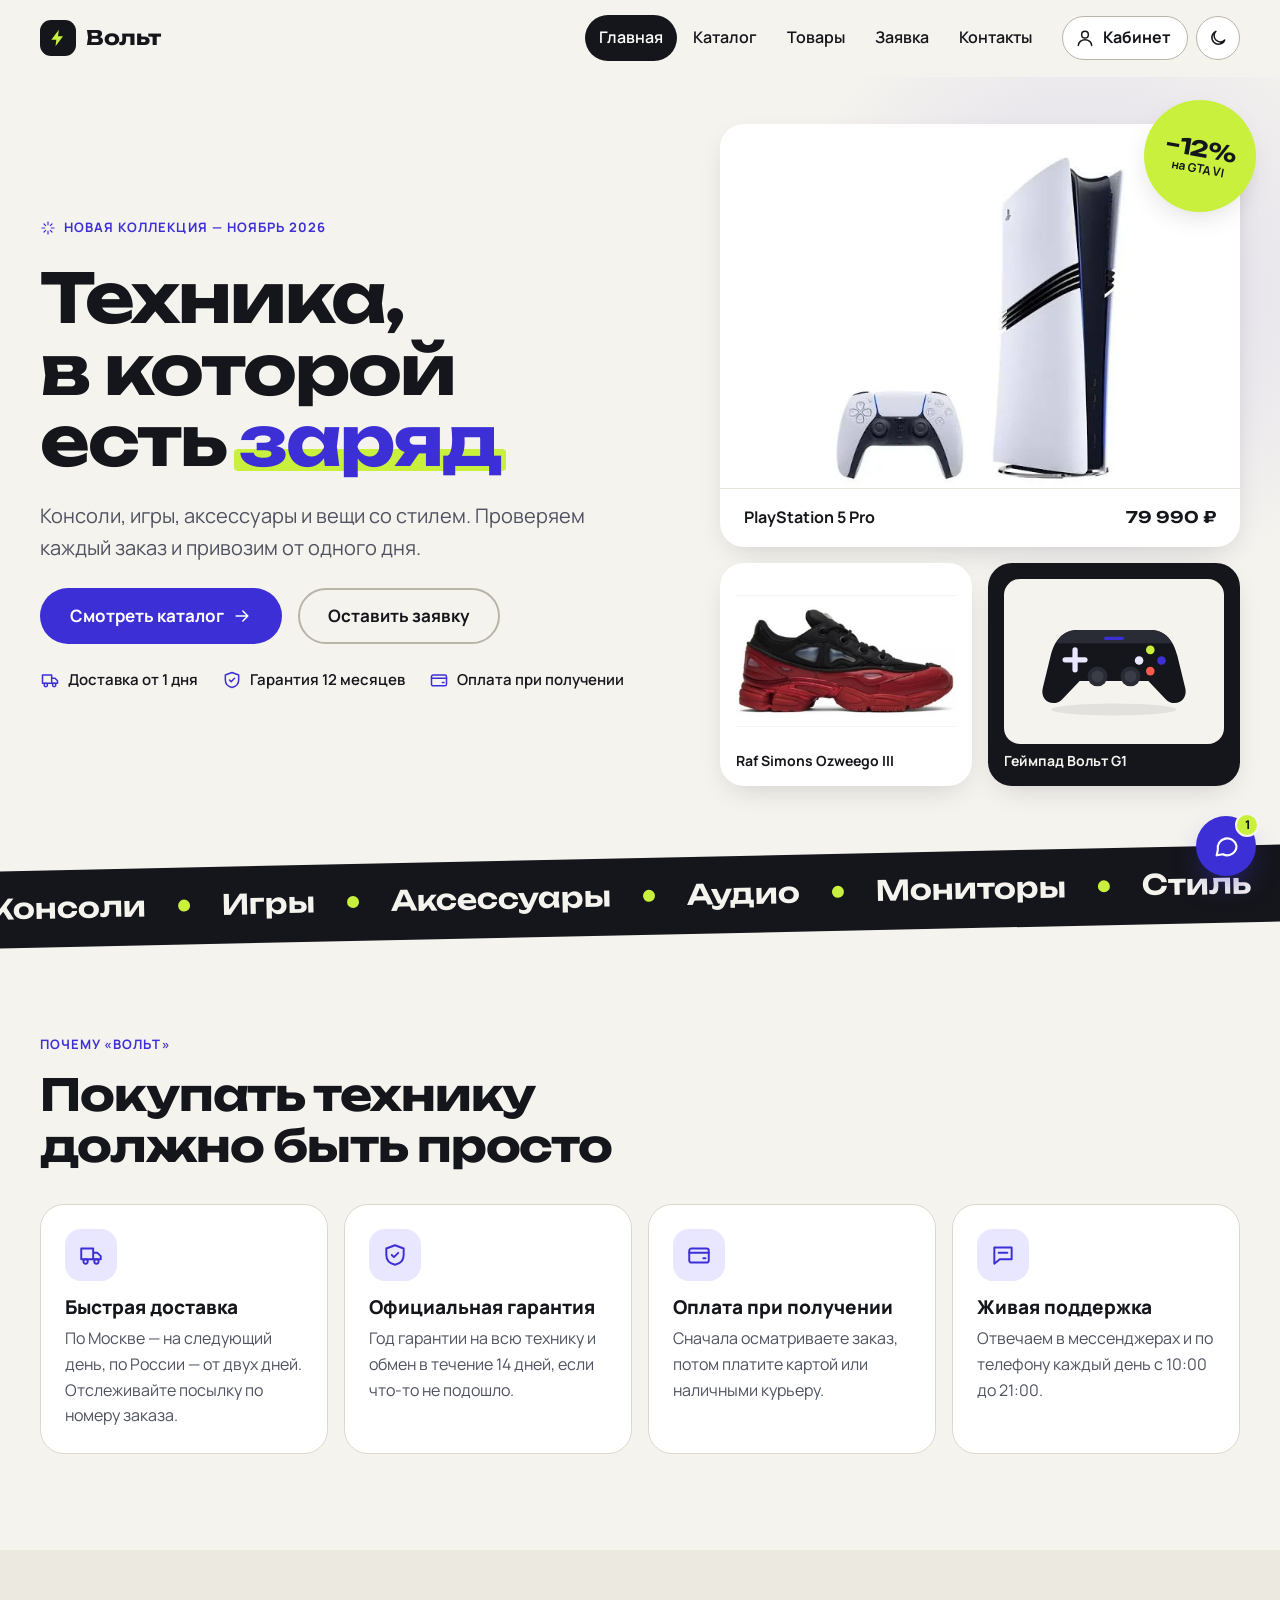
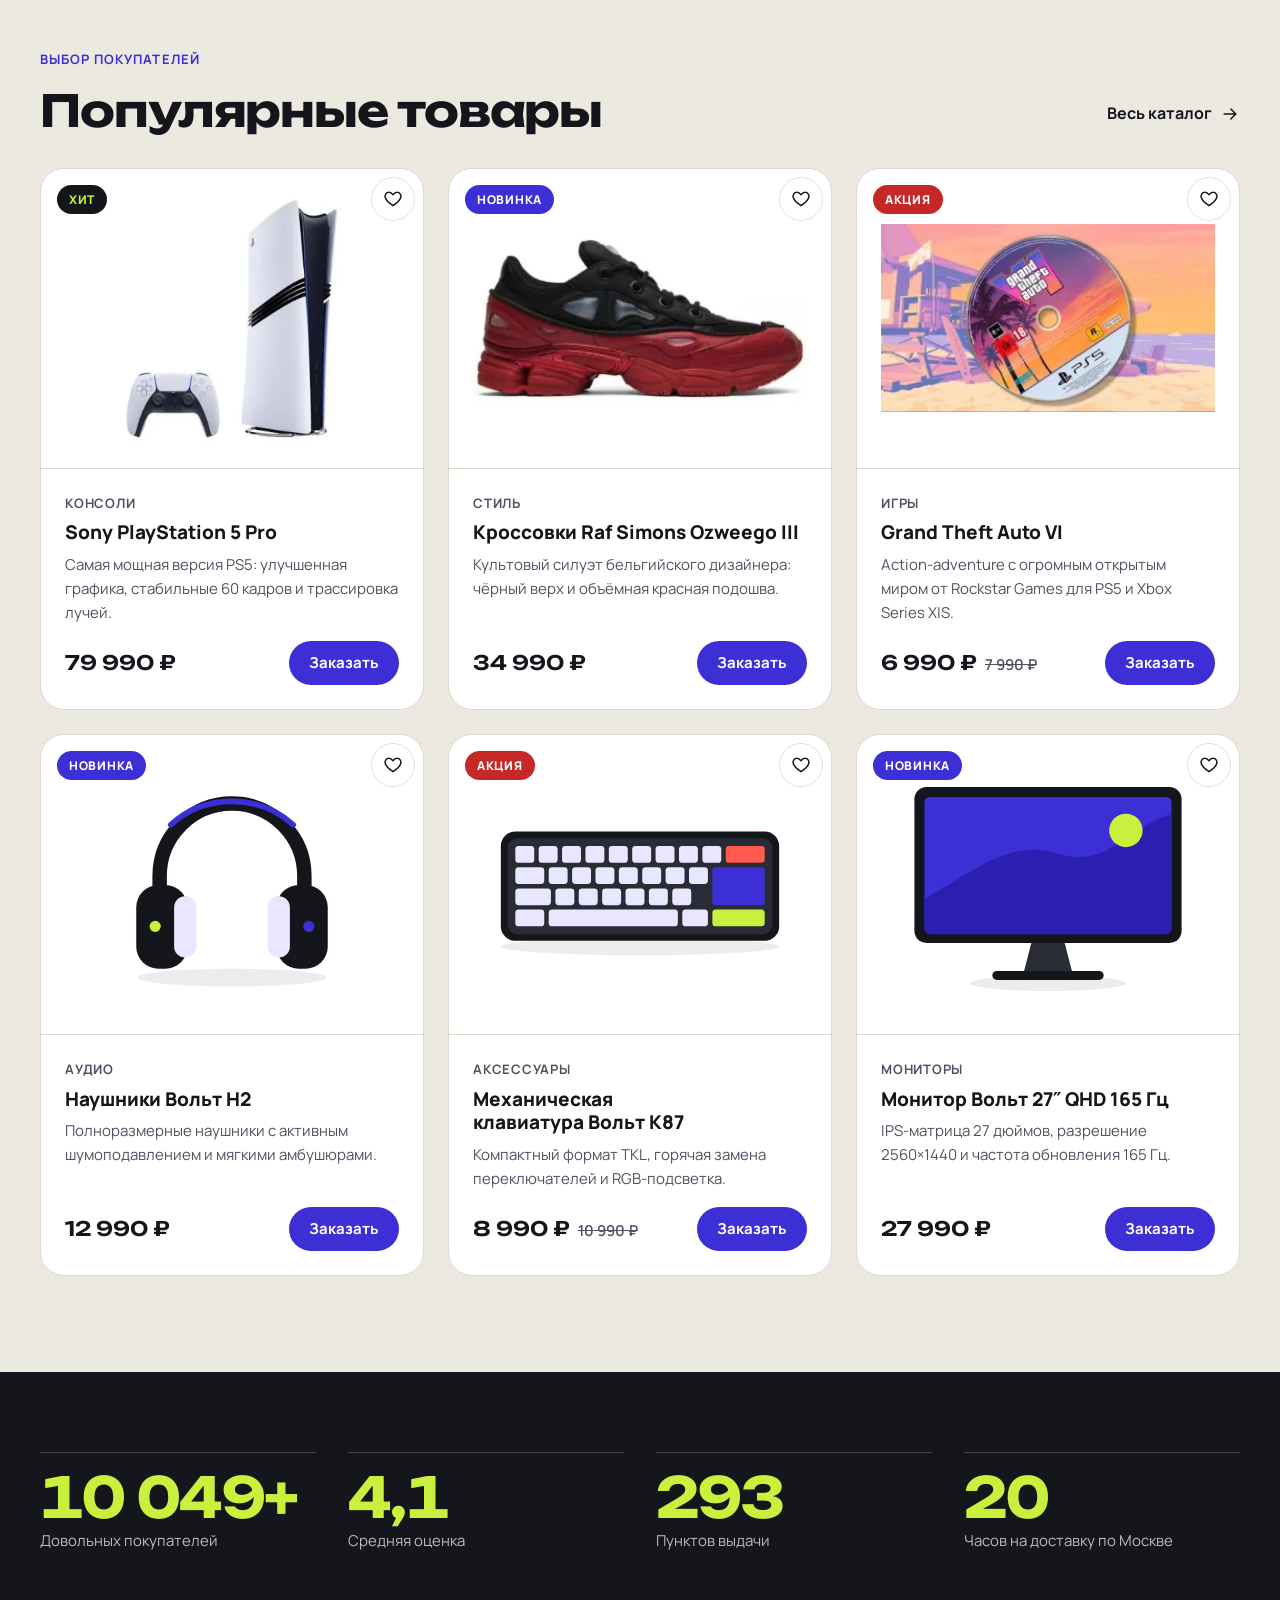
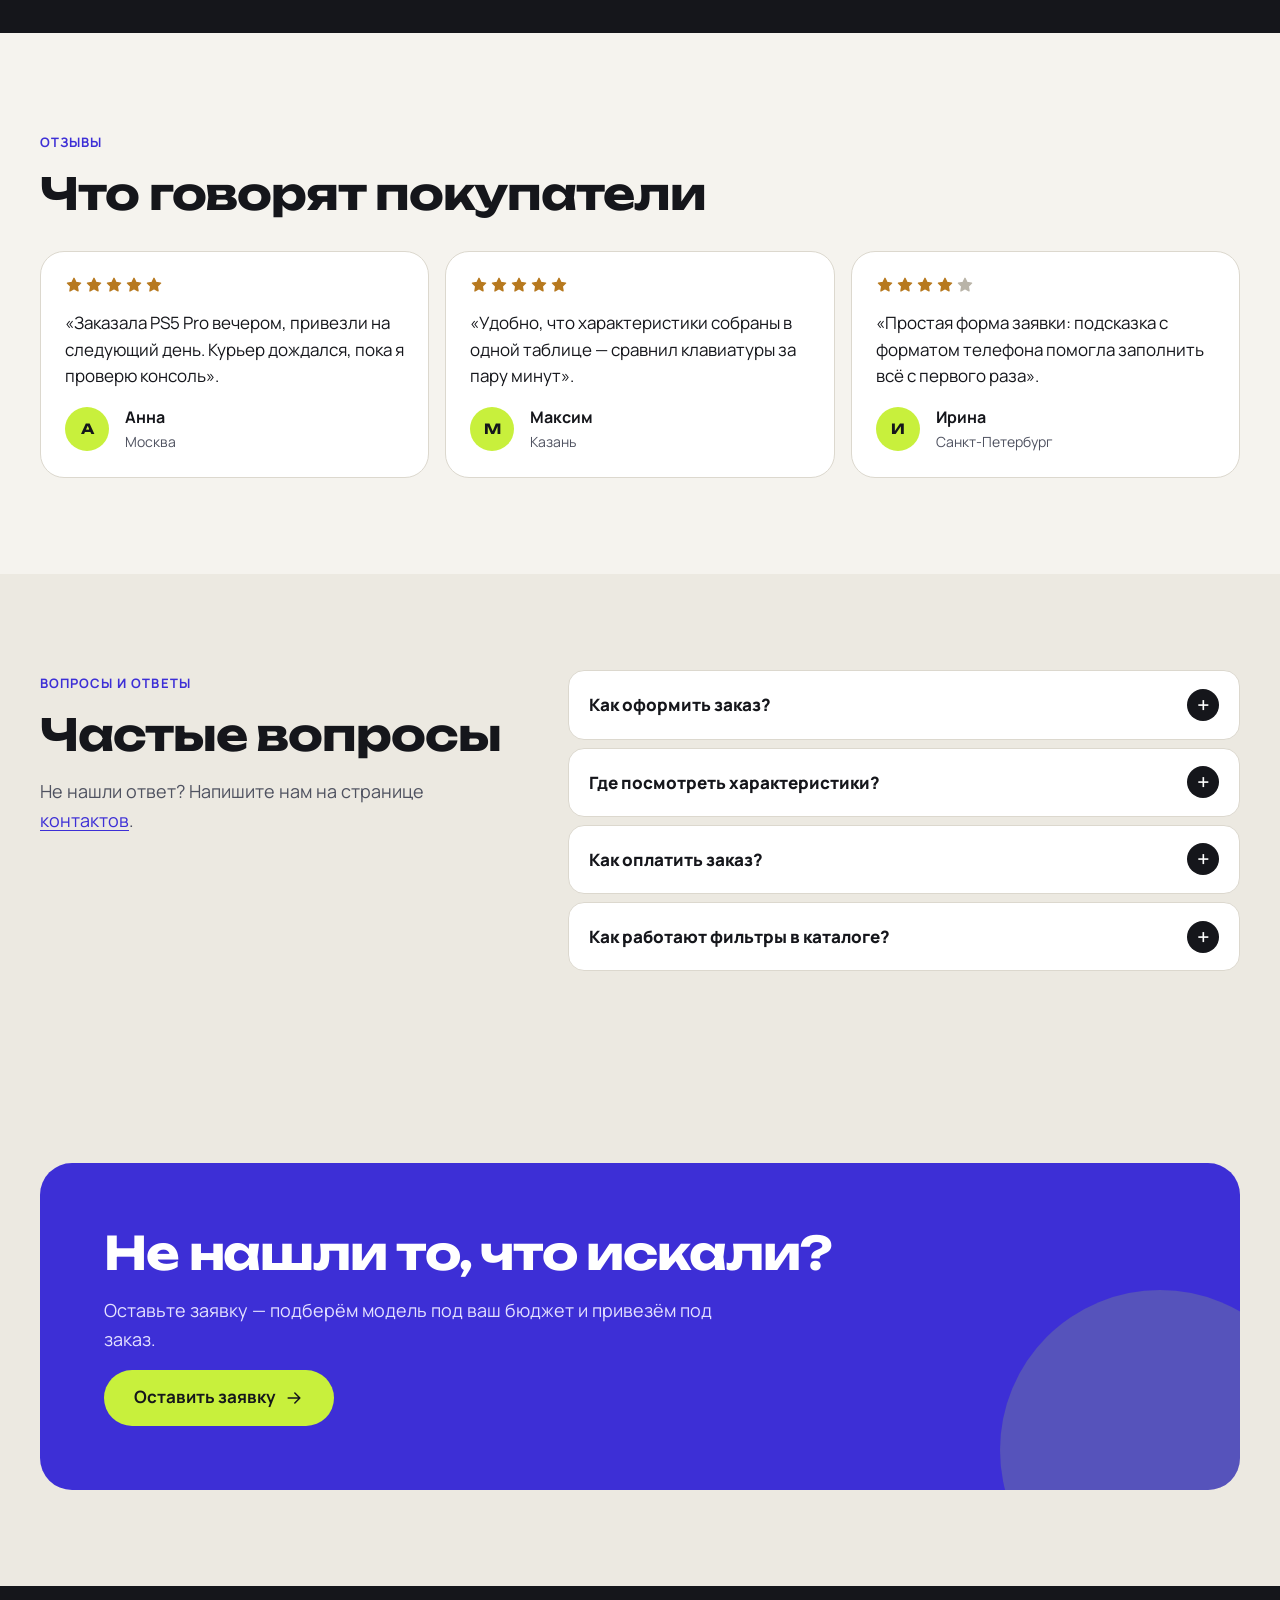
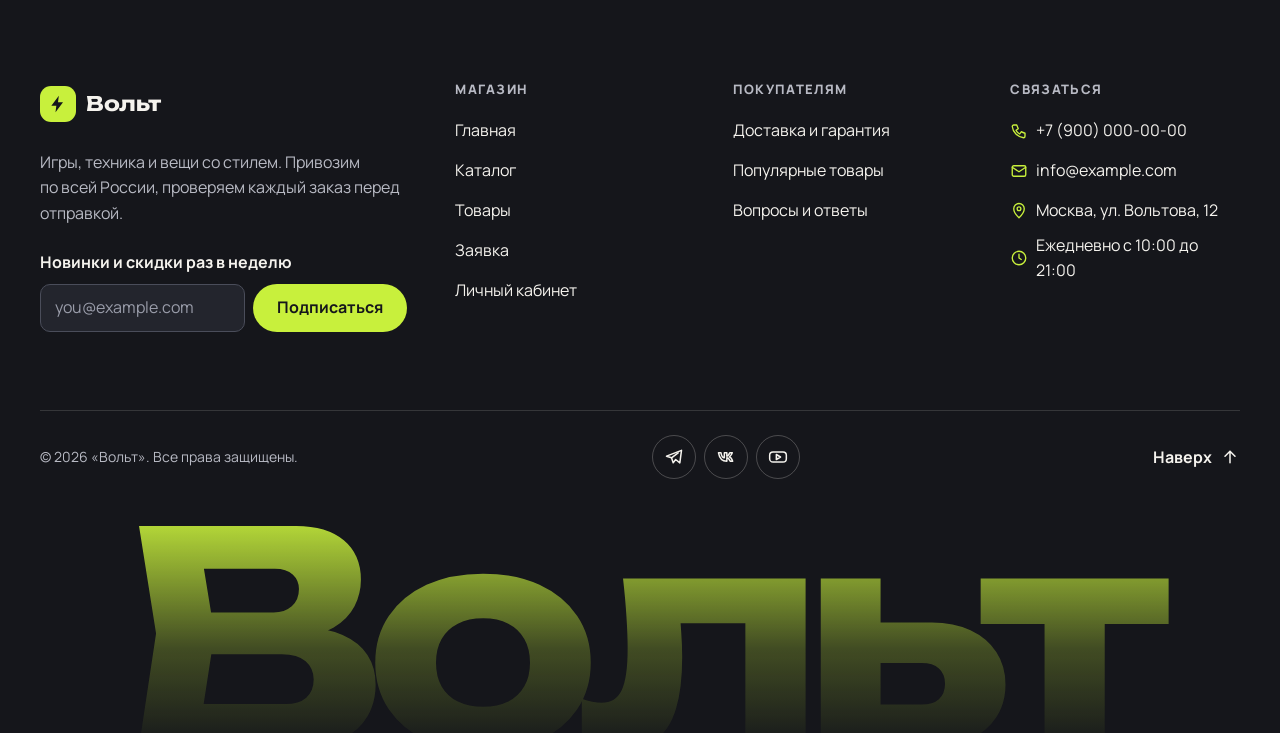
==== commit ee666174: "feat: add dark theme, personal account and consultant chat - Light and dark themes with a header tog" ====
--- a/index.html
+++ b/index.html
@@ -4,7 +4,8 @@
   <meta charset="UTF-8">
   <meta name="viewport" content="width=device-width, initial-scale=1.0">
   <meta name="description" content="Интернет-магазин «Вольт»: консоли, игры, аксессуары, аудио и стильные вещи с доставкой по всей России.">
-  <meta name="theme-color" content="#15161b">
+  <meta name="theme-color" content="#f5f3ee">
+  <meta name="color-scheme" content="light dark">
   <title>Вольт — игры, техника и стиль с доставкой</title>
   <link rel="icon" href="images/favicon.svg" type="image/svg+xml">
   <link rel="preconnect" href="https://fonts.googleapis.com">
@@ -18,6 +19,10 @@
   <meta property="og:description" content="Интернет-магазин «Вольт»: консоли, игры, аксессуары, аудио и стильные вещи с доставкой по всей России.">
   <meta property="og:image" content="https://shadowboyyy.github.io/kr1-html-css-shop/images/tovar1.jpeg">
   <script>
+    try {
+      const savedTheme = localStorage.getItem('volt-theme');
+      if (savedTheme === 'light' || savedTheme === 'dark') document.documentElement.dataset.theme = savedTheme;
+    } catch (error) {}
     document.documentElement.classList.add('js');
     if (location.hash) document.documentElement.classList.add('is-anchor-load');
     if (!window.matchMedia('(prefers-reduced-motion: reduce)').matches) {
@@ -28,6 +33,7 @@
   <script src="js/vendor/motion.min.js" defer></script>
   <script src="js/main.js" defer></script>
   <script src="js/motion-effects.js" defer></script>
+  <script src="js/chat.js" defer></script>
 </head>
 <body class="page page--index" id="top">
   <a class="skip-link" href="#main">Перейти к основному содержимому</a>
@@ -39,10 +45,17 @@
         <span class="logo__text">Вольт</span>
       </a>
 
-      <button class="site-header__toggle" type="button" aria-expanded="false" aria-controls="site-nav" aria-label="Открыть меню">
-        <span class="site-header__toggle-icon site-header__toggle-icon--open"><svg class="icon" viewBox="0 0 24 24" width="24" height="24" fill="none" stroke="currentColor" stroke-width="1.8" stroke-linecap="round" stroke-linejoin="round" aria-hidden="true" focusable="false"><path d="M4 7h16M4 12h16M4 17h16"/></svg></span>
-        <span class="site-header__toggle-icon site-header__toggle-icon--close"><svg class="icon" viewBox="0 0 24 24" width="24" height="24" fill="none" stroke="currentColor" stroke-width="1.8" stroke-linecap="round" stroke-linejoin="round" aria-hidden="true" focusable="false"><path d="M6 6l12 12M18 6 6 18"/></svg></span>
-      </button>
+      <div class="site-header__actions">
+        <a class="header-action" href="account.html"><svg class="icon" viewBox="0 0 24 24" width="24" height="24" fill="none" stroke="currentColor" stroke-width="1.8" stroke-linecap="round" stroke-linejoin="round" aria-hidden="true" focusable="false"><circle cx="12" cy="8" r="4"/><path d="M4 21c0-4 3.6-7 8-7s8 3 8 7"/></svg><span class="header-action__text">Кабинет</span></a>
+        <button class="header-action theme-toggle" type="button" aria-pressed="false" aria-label="Тёмная тема">
+          <span class="theme-toggle__icon theme-toggle__icon--moon"><svg class="icon" viewBox="0 0 24 24" width="24" height="24" fill="none" stroke="currentColor" stroke-width="1.8" stroke-linecap="round" stroke-linejoin="round" aria-hidden="true" focusable="false"><path d="M20 14.5A8 8 0 1 1 9.5 4a6.5 6.5 0 0 0 10.5 10.5z"/></svg></span>
+          <span class="theme-toggle__icon theme-toggle__icon--sun"><svg class="icon" viewBox="0 0 24 24" width="24" height="24" fill="none" stroke="currentColor" stroke-width="1.8" stroke-linecap="round" stroke-linejoin="round" aria-hidden="true" focusable="false"><circle cx="12" cy="12" r="4"/><path d="M12 2v2M12 20v2M4.9 4.9l1.4 1.4M17.7 17.7l1.4 1.4M2 12h2M20 12h2M4.9 19.1l1.4-1.4M17.7 6.3l1.4-1.4"/></svg></span>
+        </button>
+        <button class="site-header__toggle" type="button" aria-expanded="false" aria-controls="site-nav" aria-label="Открыть меню">
+          <span class="site-header__toggle-icon site-header__toggle-icon--open"><svg class="icon" viewBox="0 0 24 24" width="24" height="24" fill="none" stroke="currentColor" stroke-width="1.8" stroke-linecap="round" stroke-linejoin="round" aria-hidden="true" focusable="false"><path d="M4 7h16M4 12h16M4 17h16"/></svg></span>
+          <span class="site-header__toggle-icon site-header__toggle-icon--close"><svg class="icon" viewBox="0 0 24 24" width="24" height="24" fill="none" stroke="currentColor" stroke-width="1.8" stroke-linecap="round" stroke-linejoin="round" aria-hidden="true" focusable="false"><path d="M6 6l12 12M18 6 6 18"/></svg></span>
+        </button>
+      </div>
 
       <nav class="site-nav" id="site-nav" aria-label="Основная навигация">
         <ul class="site-nav__list">
@@ -157,6 +170,7 @@
 </picture>
       </div>
       <span class="product-card__badge product-card__badge--hit">Хит</span>
+      <button class="product-card__fav" type="button" data-fav="1" aria-pressed="false" aria-label="В избранное: Sony PlayStation 5 Pro"><svg class="icon" viewBox="0 0 24 24" width="24" height="24" fill="none" stroke="currentColor" stroke-width="1.8" stroke-linecap="round" stroke-linejoin="round" aria-hidden="true" focusable="false"><path d="M12 20s-7.5-4.6-9.2-9.4C1.6 7.3 3.7 4 7.1 4c2 0 3.5 1.1 4.9 2.9C13.4 5.1 14.9 4 16.9 4c3.4 0 5.5 3.3 4.3 6.6C19.5 15.4 12 20 12 20z"/></svg></button>
       <div class="product-card__body">
         <p class="product-card__category">Консоли</p>
         <h3 class="product-card__title"><a class="product-card__link" href="product.html#product-1">Sony PlayStation 5 Pro</a></h3>
@@ -176,6 +190,7 @@
 </picture>
       </div>
       <span class="product-card__badge product-card__badge--new">Новинка</span>
+      <button class="product-card__fav" type="button" data-fav="2" aria-pressed="false" aria-label="В избранное: Кроссовки Raf Simons Ozweego III"><svg class="icon" viewBox="0 0 24 24" width="24" height="24" fill="none" stroke="currentColor" stroke-width="1.8" stroke-linecap="round" stroke-linejoin="round" aria-hidden="true" focusable="false"><path d="M12 20s-7.5-4.6-9.2-9.4C1.6 7.3 3.7 4 7.1 4c2 0 3.5 1.1 4.9 2.9C13.4 5.1 14.9 4 16.9 4c3.4 0 5.5 3.3 4.3 6.6C19.5 15.4 12 20 12 20z"/></svg></button>
       <div class="product-card__body">
         <p class="product-card__category">Стиль</p>
         <h3 class="product-card__title"><a class="product-card__link" href="product.html#product-2">Кроссовки Raf Simons Ozweego III</a></h3>
@@ -195,6 +210,7 @@
 </picture>
       </div>
       <span class="product-card__badge product-card__badge--sale">Акция</span>
+      <button class="product-card__fav" type="button" data-fav="3" aria-pressed="false" aria-label="В избранное: Grand Theft Auto VI"><svg class="icon" viewBox="0 0 24 24" width="24" height="24" fill="none" stroke="currentColor" stroke-width="1.8" stroke-linecap="round" stroke-linejoin="round" aria-hidden="true" focusable="false"><path d="M12 20s-7.5-4.6-9.2-9.4C1.6 7.3 3.7 4 7.1 4c2 0 3.5 1.1 4.9 2.9C13.4 5.1 14.9 4 16.9 4c3.4 0 5.5 3.3 4.3 6.6C19.5 15.4 12 20 12 20z"/></svg></button>
       <div class="product-card__body">
         <p class="product-card__category">Игры</p>
         <h3 class="product-card__title"><a class="product-card__link" href="product.html#product-3">Grand Theft Auto VI</a></h3>
@@ -211,6 +227,7 @@
         <img class="product-card__image" src="images/tovar5.svg" alt="Полноразмерные беспроводные наушники чёрного цвета" width="600" height="450" loading="lazy" decoding="async">
       </div>
       <span class="product-card__badge product-card__badge--new">Новинка</span>
+      <button class="product-card__fav" type="button" data-fav="5" aria-pressed="false" aria-label="В избранное: Наушники Вольт H2"><svg class="icon" viewBox="0 0 24 24" width="24" height="24" fill="none" stroke="currentColor" stroke-width="1.8" stroke-linecap="round" stroke-linejoin="round" aria-hidden="true" focusable="false"><path d="M12 20s-7.5-4.6-9.2-9.4C1.6 7.3 3.7 4 7.1 4c2 0 3.5 1.1 4.9 2.9C13.4 5.1 14.9 4 16.9 4c3.4 0 5.5 3.3 4.3 6.6C19.5 15.4 12 20 12 20z"/></svg></button>
       <div class="product-card__body">
         <p class="product-card__category">Аудио</p>
         <h3 class="product-card__title"><a class="product-card__link" href="product.html#product-5">Наушники Вольт H2</a></h3>
@@ -227,6 +244,7 @@
         <img class="product-card__image" src="images/tovar6.svg" alt="Механическая клавиатура без цифрового блока с цветными клавишами" width="600" height="450" loading="lazy" decoding="async">
       </div>
       <span class="product-card__badge product-card__badge--sale">Акция</span>
+      <button class="product-card__fav" type="button" data-fav="6" aria-pressed="false" aria-label="В избранное: Механическая клавиатура Вольт K87"><svg class="icon" viewBox="0 0 24 24" width="24" height="24" fill="none" stroke="currentColor" stroke-width="1.8" stroke-linecap="round" stroke-linejoin="round" aria-hidden="true" focusable="false"><path d="M12 20s-7.5-4.6-9.2-9.4C1.6 7.3 3.7 4 7.1 4c2 0 3.5 1.1 4.9 2.9C13.4 5.1 14.9 4 16.9 4c3.4 0 5.5 3.3 4.3 6.6C19.5 15.4 12 20 12 20z"/></svg></button>
       <div class="product-card__body">
         <p class="product-card__category">Аксессуары</p>
         <h3 class="product-card__title"><a class="product-card__link" href="product.html#product-6">Механическая клавиатура Вольт K87</a></h3>
@@ -243,6 +261,7 @@
         <img class="product-card__image" src="images/tovar8.svg" alt="Широкоформатный монитор на подставке" width="600" height="450" loading="lazy" decoding="async">
       </div>
       <span class="product-card__badge product-card__badge--new">Новинка</span>
+      <button class="product-card__fav" type="button" data-fav="8" aria-pressed="false" aria-label="В избранное: Монитор Вольт 27″ QHD 165 Гц"><svg class="icon" viewBox="0 0 24 24" width="24" height="24" fill="none" stroke="currentColor" stroke-width="1.8" stroke-linecap="round" stroke-linejoin="round" aria-hidden="true" focusable="false"><path d="M12 20s-7.5-4.6-9.2-9.4C1.6 7.3 3.7 4 7.1 4c2 0 3.5 1.1 4.9 2.9C13.4 5.1 14.9 4 16.9 4c3.4 0 5.5 3.3 4.3 6.6C19.5 15.4 12 20 12 20z"/></svg></button>
       <div class="product-card__body">
         <p class="product-card__category">Мониторы</p>
         <h3 class="product-card__title"><a class="product-card__link" href="product.html#product-8">Монитор Вольт 27″ QHD 165 Гц</a></h3>
@@ -373,7 +392,7 @@
             <li><a class="site-footer__link" href="catalog.html">Каталог</a></li>
             <li><a class="site-footer__link" href="product.html">Товары</a></li>
             <li><a class="site-footer__link" href="order.html">Заявка</a></li>
-            <li><a class="site-footer__link" href="contacts.html">Контакты</a></li>
+            <li><a class="site-footer__link" href="account.html">Личный кабинет</a></li>
           </ul>
         </nav>
 
@@ -382,7 +401,6 @@
           <ul class="site-footer__list">
             <li><a class="site-footer__link" href="index.html#advantages">Доставка и гарантия</a></li>
             <li><a class="site-footer__link" href="index.html#popular">Популярные товары</a></li>
-            <li><a class="site-footer__link" href="index.html#reviews">Отзывы</a></li>
             <li><a class="site-footer__link" href="index.html#faq">Вопросы и ответы</a></li>
           </ul>
         </nav>
@@ -412,6 +430,40 @@
   </footer>
 
   <a class="back-to-top" href="#top" aria-label="Вернуться наверх страницы"><svg class="icon" viewBox="0 0 24 24" width="24" height="24" fill="none" stroke="currentColor" stroke-width="1.8" stroke-linecap="round" stroke-linejoin="round" aria-hidden="true" focusable="false"><path d="M12 19V5M6 11l6-6 6 6"/></svg></a>
+
+  <div class="chat" data-chat>
+    <section class="chat__panel" id="chat-panel" aria-labelledby="chat-title" hidden>
+      <header class="chat__header">
+        <span class="chat__avatar"><svg class="icon" viewBox="0 0 24 24" width="24" height="24" fill="none" stroke="currentColor" stroke-width="1.8" stroke-linecap="round" stroke-linejoin="round" aria-hidden="true" focusable="false"><path d="M13 2 4 14h6l-1 8 9-12h-6l1-8z" fill="currentColor" stroke="none"/></svg></span>
+        <div class="chat__heading">
+          <h2 class="chat__title" id="chat-title">Консультант «Вольт»</h2>
+          <p class="chat__status"><span class="chat__dot" aria-hidden="true"></span>Онлайн · ежедневно 10:00–21:00</p>
+        </div>
+        <button class="chat__close" type="button" aria-label="Закрыть чат"><svg class="icon" viewBox="0 0 24 24" width="24" height="24" fill="none" stroke="currentColor" stroke-width="1.8" stroke-linecap="round" stroke-linejoin="round" aria-hidden="true" focusable="false"><path d="M6 6l12 12M18 6 6 18"/></svg></button>
+      </header>
+
+      <div class="chat__messages" id="chat-messages" role="log" aria-live="polite" aria-label="Сообщения чата" tabindex="0"></div>
+
+      <div class="chat__quick" role="group" aria-label="Быстрые вопросы">
+          <button class="chat__chip" type="button" data-question="Сроки доставки">Сроки доставки</button>
+          <button class="chat__chip" type="button" data-question="Как оплатить?">Как оплатить?</button>
+          <button class="chat__chip" type="button" data-question="Гарантия и возврат">Гарантия и возврат</button>
+          <button class="chat__chip" type="button" data-question="Помогите с выбором">Помогите с выбором</button>
+      </div>
+
+      <form class="chat__form" id="chat-form" action="#" method="post">
+        <label class="visually-hidden" for="chat-input">Ваше сообщение</label>
+        <input class="chat__input" id="chat-input" name="message" type="text" autocomplete="off" maxlength="300" placeholder="Напишите вопрос…">
+        <button class="chat__send" type="submit" aria-label="Отправить сообщение"><svg class="icon" viewBox="0 0 24 24" width="24" height="24" fill="none" stroke="currentColor" stroke-width="1.8" stroke-linecap="round" stroke-linejoin="round" aria-hidden="true" focusable="false"><path d="M21 3 10 14M21 3l-7 18-4-7-7-4z"/></svg></button>
+      </form>
+    </section>
+
+    <button class="chat__launcher" type="button" aria-expanded="false" aria-controls="chat-panel" aria-label="Чат с консультантом">
+      <span class="chat__launcher-icon chat__launcher-icon--open"><svg class="icon" viewBox="0 0 24 24" width="24" height="24" fill="none" stroke="currentColor" stroke-width="1.8" stroke-linecap="round" stroke-linejoin="round" aria-hidden="true" focusable="false"><path d="M21 12a8 8 0 0 1-11.6 7.1L4 20l1-4.6A8 8 0 1 1 21 12z"/></svg></span>
+      <span class="chat__launcher-icon chat__launcher-icon--close"><svg class="icon" viewBox="0 0 24 24" width="24" height="24" fill="none" stroke="currentColor" stroke-width="1.8" stroke-linecap="round" stroke-linejoin="round" aria-hidden="true" focusable="false"><path d="M6 6l12 12M18 6 6 18"/></svg></span>
+      <span class="chat__badge" aria-hidden="true">1</span>
+    </button>
+  </div>
 
   <dialog class="order-dialog" id="order-dialog" aria-labelledby="order-dialog-title" aria-describedby="order-dialog-product">
     <div class="order-dialog__header">
--- a/css/style.css
+++ b/css/style.css
@@ -51,9 +51,87 @@
   --shadow-md: 0 10px 30px -12px rgb(21 22 27 / 0.22);
   --shadow-lg: 0 30px 60px -20px rgb(21 22 27 / 0.35);
 
+  --color-primary-strong: #3d2fd6;
+  --color-danger-strong: #c62828;
+  --color-success-border: #b6e0c2;
+  --color-header-bg: rgb(245 243 238 / 0.86);
+  --color-placeholder: #6b6e7a;
+  --color-contrast-bg: #15161b;
+  --color-contrast-fg: #ffffff;
+  --color-media: #ffffff;
+  --select-arrow: url("data:image/svg+xml,%3Csvg xmlns='http://www.w3.org/2000/svg' width='16' height='16' fill='none' stroke='%2315161b' stroke-width='2' stroke-linecap='round' stroke-linejoin='round'%3E%3Cpath d='m4 6 4 4 4-4'/%3E%3C/svg%3E");
+
   --header-height: 64px;
   --container-width: 1200px;
   --ease-out: cubic-bezier(0.22, 1, 0.36, 1);
+}
+
+/* Тёмная тема: по системной настройке или по выбору пользователя */
+
+@media (prefers-color-scheme: dark) {
+  :root:not([data-theme="light"]) {
+  --color-bg: #101116;
+  --color-surface: #181a21;
+  --color-surface-2: #1e2028;
+  --color-text: #f2f0ea;
+  --color-muted: #a8abb8;
+  --color-border: #2b2e38;
+  --color-border-strong: #474b58;
+  --color-primary: #a99fff;
+  --color-primary-strong: #5b4ff0;
+  --color-primary-dark: #4a3fe0;
+  --color-primary-soft: #262252;
+  --color-ink: #08090c;
+  --color-ink-2: #1b1d24;
+  --color-danger: #ff8a80;
+  --color-danger-soft: #3b1a1c;
+  --color-success: #5fd38a;
+  --color-success-soft: #13291c;
+  --color-success-border: #24543a;
+  --color-focus: #b6adff;
+  --color-header-bg: rgb(16 17 22 / 0.82);
+  --color-placeholder: #8a8d99;
+  --color-contrast-bg: #f2f0ea;
+  --color-contrast-fg: #15161b;
+  --select-arrow: url("data:image/svg+xml,%3Csvg xmlns='http://www.w3.org/2000/svg' width='16' height='16' fill='none' stroke='%23f2f0ea' stroke-width='2' stroke-linecap='round' stroke-linejoin='round'%3E%3Cpath d='m4 6 4 4 4-4'/%3E%3C/svg%3E");
+  --shadow-md: 0 10px 30px -12px rgb(0 0 0 / 0.6);
+  --shadow-lg: 0 30px 60px -20px rgb(0 0 0 / 0.7);
+  color-scheme: dark;
+  }
+}
+
+:root[data-theme="dark"] {
+  --color-bg: #101116;
+  --color-surface: #181a21;
+  --color-surface-2: #1e2028;
+  --color-text: #f2f0ea;
+  --color-muted: #a8abb8;
+  --color-border: #2b2e38;
+  --color-border-strong: #474b58;
+  --color-primary: #a99fff;
+  --color-primary-strong: #5b4ff0;
+  --color-primary-dark: #4a3fe0;
+  --color-primary-soft: #262252;
+  --color-ink: #08090c;
+  --color-ink-2: #1b1d24;
+  --color-danger: #ff8a80;
+  --color-danger-soft: #3b1a1c;
+  --color-success: #5fd38a;
+  --color-success-soft: #13291c;
+  --color-success-border: #24543a;
+  --color-focus: #b6adff;
+  --color-header-bg: rgb(16 17 22 / 0.82);
+  --color-placeholder: #8a8d99;
+  --color-contrast-bg: #f2f0ea;
+  --color-contrast-fg: #15161b;
+  --select-arrow: url("data:image/svg+xml,%3Csvg xmlns='http://www.w3.org/2000/svg' width='16' height='16' fill='none' stroke='%23f2f0ea' stroke-width='2' stroke-linecap='round' stroke-linejoin='round'%3E%3Cpath d='m4 6 4 4 4-4'/%3E%3C/svg%3E");
+  --shadow-md: 0 10px 30px -12px rgb(0 0 0 / 0.6);
+  --shadow-lg: 0 30px 60px -20px rgb(0 0 0 / 0.7);
+  color-scheme: dark;
+}
+
+:root[data-theme="light"] {
+  color-scheme: light;
 }
 
 /* ---------- 2. Базовые стили ---------- */
@@ -200,7 +278,7 @@
 
 .button--primary {
   color: var(--color-white);
-  background-color: var(--color-primary);
+  background-color: var(--color-primary-strong);
 }
 
 .button--primary:hover {
@@ -344,11 +422,18 @@
 
 /* ---------- 5. Шапка и навигация ---------- */
 
+/* Шапка всегда закреплена вверху экрана, под неё отведён отступ у body */
+body {
+  padding-top: var(--header-height);
+}
+
 .site-header {
-  position: sticky;
+  position: fixed;
   top: 0;
+  left: 0;
+  right: 0;
   z-index: 100;
-  background-color: rgb(245 243 238 / 0.86);
+  background-color: var(--color-header-bg);
   -webkit-backdrop-filter: saturate(1.6) blur(14px);
   backdrop-filter: saturate(1.6) blur(14px);
   border-bottom: 1px solid transparent;
@@ -408,6 +493,9 @@
 
 .js .nav-open .site-nav {
   display: block;
+  max-height: calc(100dvh - var(--header-height));
+  overflow-y: auto;
+  overscroll-behavior: contain;
 }
 
 .site-nav__list {
@@ -434,14 +522,10 @@
   background-color: var(--color-surface-2);
 }
 
-.site-nav__link--active {
-  color: var(--color-white);
-  background-color: var(--color-ink);
-}
-
+.site-nav__link--active,
 .site-nav__link--active:hover {
-  color: var(--color-white);
-  background-color: var(--color-ink-2);
+  color: var(--color-contrast-fg);
+  background-color: var(--color-contrast-bg);
 }
 
 .site-nav__phone {
@@ -578,7 +662,8 @@
   margin: 0;
   overflow: hidden;
   border-radius: var(--radius-lg);
-  background-color: var(--color-surface);
+  color: #15161b;
+  background-color: var(--color-media);
   box-shadow: var(--shadow-md);
 }
 
@@ -604,7 +689,7 @@
   gap: var(--space-md);
   margin: 0 calc(var(--space-lg) * -1);
   padding: var(--space-md) var(--space-lg);
-  border-top: 1px solid var(--color-border);
+  border-top: 1px solid #e6e3db;
 }
 
 .hero__caption-name {
@@ -628,14 +713,14 @@
 }
 
 .hero__tile--side:hover {
-  color: var(--color-text);
+  color: #15161b;
   translate: 0 -4px;
   box-shadow: var(--shadow-lg);
 }
 
 .hero__tile--dark {
   color: var(--color-on-ink);
-  background-color: var(--color-ink);
+  background-color: #15161b;
 }
 
 .hero__tile--dark:hover {
@@ -946,12 +1031,12 @@
 
 .product-card__badge--new {
   color: var(--color-white);
-  background-color: var(--color-primary);
+  background-color: var(--color-primary-strong);
 }
 
 .product-card__badge--sale {
   color: var(--color-white);
-  background-color: var(--color-danger);
+  background-color: var(--color-danger-strong);
 }
 
 .product-card__body {
@@ -1194,15 +1279,16 @@
   font-size: 22px;
   font-weight: 500;
   line-height: 1;
-  color: var(--color-white);
-  background-color: var(--color-ink);
+  color: var(--color-contrast-fg);
+  background-color: var(--color-contrast-bg);
   border-radius: 50%;
   transition: transform 0.3s var(--ease-out), background-color 0.2s ease;
 }
 
 .faq-item[open] .faq-item__question::after {
   transform: rotate(45deg);
-  background-color: var(--color-primary);
+  color: var(--color-white);
+  background-color: var(--color-primary-strong);
 }
 
 .faq-item__answer {
@@ -1231,7 +1317,7 @@
   overflow: hidden;
   padding: clamp(28px, 6vw, 64px);
   color: var(--color-white);
-  background-color: var(--color-primary);
+  background-color: var(--color-primary-strong);
   border-radius: var(--radius-xl);
 }
 
@@ -1456,7 +1542,7 @@
   top: var(--header-height);
   z-index: 50;
   padding-block: var(--space-sm);
-  background-color: rgb(245 243 238 / 0.9);
+  background-color: var(--color-header-bg);
   -webkit-backdrop-filter: blur(12px);
   backdrop-filter: blur(12px);
   border-bottom: 1px solid var(--color-border);
@@ -1494,9 +1580,9 @@
 
 .chips__link:hover,
 .chips__link--active {
-  color: var(--color-white);
-  background-color: var(--color-ink);
-  border-color: var(--color-ink);
+  color: var(--color-contrast-fg);
+  background-color: var(--color-contrast-bg);
+  border-color: var(--color-contrast-bg);
 }
 
 .product-details {
@@ -1717,7 +1803,7 @@
 .order-form__select {
   appearance: none;
   padding-right: 44px;
-  background-image: url("data:image/svg+xml,%3Csvg xmlns='http://www.w3.org/2000/svg' width='16' height='16' fill='none' stroke='%2315161b' stroke-width='2' stroke-linecap='round' stroke-linejoin='round'%3E%3Cpath d='m4 6 4 4 4-4'/%3E%3C/svg%3E");
+  background-image: var(--select-arrow);
   background-repeat: no-repeat;
   background-position: right 16px center;
 }
@@ -1730,7 +1816,7 @@
 .order-form__input::placeholder,
 .order-form__textarea::placeholder,
 .subscribe__input::placeholder {
-  color: #6b6e7a;
+  color: var(--color-placeholder);
 }
 
 .order-form__input:hover,
@@ -1745,7 +1831,7 @@
 .filters-form__input:focus-visible {
   outline: 3px solid var(--color-focus);
   outline-offset: 1px;
-  background-color: var(--color-white);
+  background-color: var(--color-surface);
 }
 
 .order-form__input[aria-invalid="true"],
@@ -1838,7 +1924,7 @@
   margin-top: var(--space-lg);
   padding: var(--space-lg);
   background-color: var(--color-success-soft);
-  border: 1px solid #b6e0c2;
+  border: 1px solid var(--color-success-border);
   border-radius: var(--radius-md);
 }
 
@@ -2460,10 +2546,767 @@
 .motion-ready [data-reveal],
 .motion-ready [data-stagger] > *,
 .motion-ready [data-hero-item],
-.motion-ready [data-hero-tile] {
+.motion-ready [data-hero-tile],
+.motion-ready .chat__launcher {
   opacity: 0;
 }
 
 .section.section--compact {
   padding-bottom: var(--space-xl);
 }
+
+/* ---------- 23. Тёмная тема: точечные правки ---------- */
+
+:root[data-theme="dark"] .site-header .logo__mark {
+  color: var(--color-ink);
+  background-color: var(--color-accent);
+}
+
+:root[data-theme="dark"] .map__art {
+  filter: invert(0.88) hue-rotate(180deg);
+}
+
+@media (prefers-color-scheme: dark) {
+  :root:not([data-theme="light"]) .site-header .logo__mark {
+    color: var(--color-ink);
+    background-color: var(--color-accent);
+  }
+
+  :root:not([data-theme="light"]) .map__art {
+    filter: invert(0.88) hue-rotate(180deg);
+  }
+}
+
+/* Плавная смена темы: круг расходится от кнопки (View Transitions) */
+html.theme-switching::view-transition-old(root),
+html.theme-switching::view-transition-new(root) {
+  animation: none;
+  mix-blend-mode: normal;
+}
+
+/* ---------- 24. Кнопки в шапке: кабинет и тема ---------- */
+
+.site-header__logo {
+  order: 0;
+}
+
+.site-header__actions {
+  order: 2;
+  display: flex;
+  align-items: center;
+  gap: var(--space-sm);
+  margin-left: auto;
+}
+
+.site-nav {
+  order: 3;
+}
+
+.header-action {
+  position: relative;
+  display: inline-flex;
+  align-items: center;
+  justify-content: center;
+  gap: var(--space-sm);
+  min-width: 44px;
+  min-height: 44px;
+  padding: 0 11px;
+  font-weight: 700;
+  color: var(--color-text);
+  text-decoration: none;
+  background-color: var(--color-surface);
+  border: 1px solid var(--color-border-strong);
+  border-radius: var(--radius-pill);
+  cursor: pointer;
+  transition: background-color 0.2s ease, border-color 0.2s ease, color 0.2s ease;
+}
+
+.header-action:hover {
+  color: var(--color-text);
+  border-color: var(--color-text);
+}
+
+.header-action--active,
+.header-action--active:hover {
+  color: var(--color-contrast-fg);
+  background-color: var(--color-contrast-bg);
+  border-color: var(--color-contrast-bg);
+}
+
+.header-action__text {
+  position: absolute;
+  width: 1px;
+  height: 1px;
+  overflow: hidden;
+  clip: rect(0 0 0 0);
+  white-space: nowrap;
+}
+
+.theme-toggle__icon {
+  display: grid;
+  place-items: center;
+}
+
+.theme-toggle__icon--sun,
+.theme-toggle[aria-pressed="true"] .theme-toggle__icon--moon {
+  display: none;
+}
+
+.theme-toggle[aria-pressed="true"] .theme-toggle__icon--sun {
+  display: grid;
+}
+
+/* ---------- 25. Избранное в карточке ---------- */
+
+.product-card__fav {
+  position: absolute;
+  top: var(--space-sm);
+  right: var(--space-sm);
+  z-index: 2;
+  display: grid;
+  place-items: center;
+  width: 44px;
+  height: 44px;
+  padding: 0;
+  color: #15161b;
+  background-color: rgb(255 255 255 / 0.92);
+  border: 1px solid #e2dfd6;
+  border-radius: 50%;
+  cursor: pointer;
+  transition: color 0.2s ease, border-color 0.2s ease;
+}
+
+.product-card__fav:hover {
+  border-color: #15161b;
+}
+
+.product-card__fav[aria-pressed="true"] {
+  color: #d92d4a;
+  border-color: #f3c3cc;
+}
+
+.product-card__fav[aria-pressed="true"] path {
+  fill: currentColor;
+}
+
+/* ---------- 26. Чат с консультантом ---------- */
+
+.chat {
+  position: fixed;
+  right: 16px;
+  bottom: 16px;
+  z-index: 95;
+}
+
+.chat__launcher {
+  position: relative;
+  display: grid;
+  place-items: center;
+  width: 60px;
+  height: 60px;
+  padding: 0;
+  color: var(--color-white);
+  background-color: var(--color-primary-strong);
+  border: 0;
+  border-radius: 50%;
+  box-shadow: 0 14px 30px -10px rgb(61 47 214 / 0.65);
+  cursor: pointer;
+  transition: background-color 0.2s ease;
+}
+
+.chat__launcher:hover {
+  background-color: var(--color-primary-dark);
+}
+
+.chat__launcher .icon {
+  width: 28px;
+  height: 28px;
+}
+
+.chat__launcher-icon {
+  display: grid;
+  place-items: center;
+}
+
+.chat__launcher-icon--close,
+.chat__launcher[aria-expanded="true"] .chat__launcher-icon--open,
+.chat__launcher[aria-expanded="true"] .chat__badge {
+  display: none;
+}
+
+.chat__launcher[aria-expanded="true"] .chat__launcher-icon--close {
+  display: grid;
+}
+
+.chat__badge {
+  position: absolute;
+  top: -3px;
+  right: -3px;
+  display: grid;
+  place-items: center;
+  min-width: 24px;
+  height: 24px;
+  font-size: 12px;
+  font-weight: 800;
+  color: var(--color-ink);
+  background-color: var(--color-accent);
+  border: 2px solid var(--color-bg);
+  border-radius: 12px;
+}
+
+.chat__badge[hidden] {
+  display: none;
+}
+
+.chat__panel {
+  position: absolute;
+  right: 0;
+  bottom: 76px;
+  display: flex;
+  flex-direction: column;
+  width: min(380px, calc(100vw - 32px));
+  height: min(560px, calc(100dvh - 120px));
+  overflow: hidden;
+  background-color: var(--color-surface);
+  border: 1px solid var(--color-border);
+  border-radius: var(--radius-xl);
+  box-shadow: var(--shadow-lg);
+  transform-origin: 100% 100%;
+}
+
+.chat__panel[hidden] {
+  display: none;
+}
+
+.chat__header {
+  display: flex;
+  align-items: center;
+  gap: 12px;
+  padding: var(--space-md);
+  color: var(--color-on-ink);
+  background-color: #15161b;
+}
+
+.chat__avatar {
+  display: grid;
+  place-items: center;
+  flex-shrink: 0;
+  width: 42px;
+  height: 42px;
+  color: var(--color-ink);
+  background-color: var(--color-accent);
+  border-radius: 13px;
+}
+
+.chat__heading {
+  min-width: 0;
+}
+
+.chat__title {
+  font-size: 16px;
+  font-weight: 800;
+}
+
+.chat__status {
+  display: flex;
+  align-items: center;
+  gap: 6px;
+  font-size: 13px;
+  line-height: 1.3;
+  color: var(--color-on-ink-muted);
+}
+
+.chat__dot {
+  flex-shrink: 0;
+  width: 8px;
+  height: 8px;
+  background-color: #5fd38a;
+  border-radius: 50%;
+  box-shadow: 0 0 0 3px rgb(95 211 138 / 0.25);
+}
+
+.chat__close {
+  display: grid;
+  place-items: center;
+  flex-shrink: 0;
+  width: 40px;
+  height: 40px;
+  margin-left: auto;
+  padding: 0;
+  color: var(--color-on-ink);
+  background-color: #2a2c35;
+  border: 0;
+  border-radius: 50%;
+  cursor: pointer;
+}
+
+.chat__close:focus-visible,
+.chat__header :focus-visible {
+  outline-color: var(--color-accent);
+}
+
+.chat__messages {
+  display: flex;
+  flex: 1;
+  flex-direction: column;
+  gap: 10px;
+  padding: var(--space-md);
+  overflow-y: auto;
+  overscroll-behavior: contain;
+  background-color: var(--color-bg);
+}
+
+.chat__msg {
+  max-width: 86%;
+  padding: 10px 14px;
+  font-size: 15px;
+  line-height: 1.45;
+  border-radius: 18px;
+  overflow-wrap: anywhere;
+}
+
+.chat__msg--bot {
+  align-self: flex-start;
+  background-color: var(--color-surface);
+  border: 1px solid var(--color-border);
+  border-bottom-left-radius: 6px;
+}
+
+.chat__msg--user {
+  align-self: flex-end;
+  color: var(--color-white);
+  background-color: var(--color-primary-strong);
+  border-bottom-right-radius: 6px;
+}
+
+.chat__msg a {
+  font-weight: 700;
+}
+
+.chat__time {
+  display: block;
+  margin-top: 2px;
+  font-size: 11px;
+  opacity: 0.7;
+}
+
+.chat__typing {
+  display: inline-flex;
+  gap: 4px;
+  align-items: center;
+  padding: 14px 16px;
+}
+
+.chat__typing span {
+  width: 7px;
+  height: 7px;
+  background-color: var(--color-muted);
+  border-radius: 50%;
+  animation: chat-dot 1s ease-in-out infinite;
+}
+
+.chat__typing span:nth-child(2) {
+  animation-delay: 0.15s;
+}
+
+.chat__typing span:nth-child(3) {
+  animation-delay: 0.3s;
+}
+
+@keyframes chat-dot {
+  0%,
+  60%,
+  100% {
+    opacity: 0.3;
+    transform: translateY(0);
+  }
+
+  30% {
+    opacity: 1;
+    transform: translateY(-4px);
+  }
+}
+
+.chat__quick {
+  display: flex;
+  gap: var(--space-sm);
+  padding: 10px var(--space-md);
+  overflow-x: auto;
+  background-color: var(--color-surface);
+  border-top: 1px solid var(--color-border);
+  scrollbar-width: none;
+}
+
+.chat__quick::-webkit-scrollbar {
+  display: none;
+}
+
+.chat__chip {
+  flex: none;
+  min-height: 36px;
+  padding: 0 14px;
+  font-size: 14px;
+  font-weight: 600;
+  white-space: nowrap;
+  background-color: var(--color-surface);
+  border: 1px solid var(--color-border-strong);
+  border-radius: var(--radius-pill);
+  cursor: pointer;
+}
+
+.chat__chip:hover {
+  background-color: var(--color-surface-2);
+}
+
+.chat__form {
+  display: flex;
+  gap: var(--space-sm);
+  padding: 12px var(--space-md) var(--space-md);
+  background-color: var(--color-surface);
+  border-top: 1px solid var(--color-border);
+}
+
+.chat__input {
+  flex: 1;
+  min-width: 0;
+  min-height: 44px;
+  padding: 0 16px;
+  background-color: var(--color-bg);
+  border: 1px solid var(--color-border-strong);
+  border-radius: var(--radius-pill);
+}
+
+.chat__input::placeholder {
+  color: var(--color-placeholder);
+}
+
+.chat__send {
+  display: grid;
+  place-items: center;
+  flex-shrink: 0;
+  width: 44px;
+  height: 44px;
+  padding: 0;
+  color: var(--color-white);
+  background-color: var(--color-primary-strong);
+  border: 0;
+  border-radius: 50%;
+  cursor: pointer;
+}
+
+/* Кнопка «Наверх» стоит над кнопкой чата */
+.back-to-top {
+  bottom: 88px;
+}
+
+/* ---------- 27. Личный кабинет ---------- */
+
+.account-auth {
+  display: grid;
+  gap: var(--space-xl);
+  align-items: start;
+}
+
+.account-auth[hidden],
+.account-dashboard[hidden],
+.tabs__panel[hidden] {
+  display: none;
+}
+
+.account-perks {
+  padding: clamp(20px, 4vw, 32px);
+  color: var(--color-on-ink);
+  background-color: #15161b;
+  border-radius: var(--radius-xl);
+}
+
+.account-perks__title {
+  margin-bottom: var(--space-lg);
+  font-family: var(--font-display);
+  font-size: 22px;
+  font-weight: 700;
+}
+
+.account-perks__list {
+  display: grid;
+  gap: var(--space-lg);
+  padding: 0;
+  margin: 0;
+  list-style: none;
+}
+
+.account-perks__list li {
+  display: flex;
+  gap: var(--space-md);
+}
+
+.account-perks__list .icon {
+  width: 40px;
+  height: 40px;
+  padding: 9px;
+  color: var(--color-ink);
+  background-color: var(--color-accent);
+  border-radius: 12px;
+}
+
+.account-perks__list p {
+  color: var(--color-on-ink-muted);
+}
+
+.account-dashboard {
+  display: grid;
+  gap: var(--space-lg);
+}
+
+.account-head {
+  display: flex;
+  flex-wrap: wrap;
+  align-items: center;
+  gap: var(--space-md) var(--space-lg);
+  padding: var(--space-lg);
+  background-color: var(--color-surface);
+  border: 1px solid var(--color-border);
+  border-radius: var(--radius-xl);
+}
+
+.account-head__avatar {
+  display: grid;
+  place-items: center;
+  flex-shrink: 0;
+  width: 64px;
+  height: 64px;
+  font-family: var(--font-display);
+  font-size: 26px;
+  font-weight: 700;
+  color: var(--color-ink);
+  background-color: var(--color-accent);
+  border-radius: 50%;
+}
+
+.account-head__info {
+  flex: 1 1 200px;
+  min-width: 0;
+}
+
+.account-head__hello {
+  font-family: var(--font-display);
+  font-size: clamp(20px, 3vw, 28px);
+  font-weight: 700;
+  line-height: 1.2;
+  overflow-wrap: anywhere;
+}
+
+.account-head__email {
+  color: var(--color-muted);
+  overflow-wrap: anywhere;
+}
+
+.account-stats {
+  display: grid;
+  gap: var(--space-md);
+  margin: 0;
+}
+
+.account-stats__item {
+  display: flex;
+  flex-direction: column-reverse;
+  gap: var(--space-xs);
+  padding: var(--space-lg);
+  background-color: var(--color-surface);
+  border: 1px solid var(--color-border);
+  border-radius: var(--radius-lg);
+}
+
+.account-stats__item dt {
+  font-size: 14px;
+  font-weight: 600;
+  color: var(--color-muted);
+}
+
+.account-stats__item dd {
+  margin: 0;
+  font-family: var(--font-display);
+  font-size: 34px;
+  font-weight: 700;
+  line-height: 1.1;
+  font-variant-numeric: tabular-nums;
+}
+
+.account-stats__item--accent {
+  color: var(--color-ink);
+  background-color: var(--color-accent);
+  border-color: var(--color-accent);
+}
+
+.account-stats__item--accent dt {
+  color: #3a3f16;
+}
+
+.tabs {
+  display: flex;
+  gap: 4px;
+  width: fit-content;
+  max-width: 100%;
+  padding: 4px;
+  overflow-x: auto;
+  background-color: var(--color-surface-2);
+  border-radius: var(--radius-pill);
+  scrollbar-width: none;
+}
+
+.tabs__tab {
+  display: inline-flex;
+  flex: none;
+  align-items: center;
+  gap: var(--space-sm);
+  min-height: 44px;
+  padding: 0 18px;
+  font-weight: 700;
+  color: var(--color-muted);
+  white-space: nowrap;
+  background-color: transparent;
+  border: 0;
+  border-radius: var(--radius-pill);
+  cursor: pointer;
+  transition: background-color 0.2s ease, color 0.2s ease;
+}
+
+.tabs__tab:hover {
+  color: var(--color-text);
+}
+
+.tabs__tab[aria-selected="true"] {
+  color: var(--color-text);
+  background-color: var(--color-surface);
+  box-shadow: var(--shadow-sm);
+}
+
+.tabs__panel:focus-visible {
+  outline-offset: 6px;
+  border-radius: var(--radius-md);
+}
+
+.orders-list,
+.favorites-grid {
+  display: grid;
+  gap: 12px;
+  padding: 0;
+  margin: 0;
+  list-style: none;
+}
+
+.order-item {
+  display: grid;
+  grid-template-columns: 64px minmax(0, 1fr);
+  gap: 4px var(--space-md);
+  align-items: center;
+  padding: var(--space-md);
+  background-color: var(--color-surface);
+  border: 1px solid var(--color-border);
+  border-radius: var(--radius-lg);
+}
+
+.order-item__image {
+  grid-row: span 3;
+  width: 64px;
+  height: 64px;
+  padding: 4px;
+  object-fit: contain;
+  background-color: var(--color-media);
+  border: 1px solid var(--color-border);
+  border-radius: 12px;
+}
+
+.order-item__name {
+  font-weight: 800;
+  overflow-wrap: anywhere;
+}
+
+.order-item__meta {
+  font-size: 14px;
+  color: var(--color-muted);
+}
+
+.order-item__side {
+  display: flex;
+  flex-wrap: wrap;
+  align-items: center;
+  gap: var(--space-sm) var(--space-md);
+}
+
+.order-item__price {
+  font-family: var(--font-display);
+  font-weight: 600;
+}
+
+.order-item__status {
+  padding: 3px 10px;
+  font-size: 13px;
+  font-weight: 700;
+  color: var(--color-success);
+  background-color: var(--color-success-soft);
+  border-radius: var(--radius-pill);
+}
+
+.favorites-grid {
+  grid-template-columns: repeat(auto-fill, minmax(220px, 1fr));
+  gap: var(--space-md);
+}
+
+.fav-card {
+  display: grid;
+  gap: 10px;
+  align-content: start;
+  padding: var(--space-md);
+  background-color: var(--color-surface);
+  border: 1px solid var(--color-border);
+  border-radius: var(--radius-lg);
+}
+
+.fav-card__image {
+  width: 100%;
+  height: auto;
+  aspect-ratio: 4 / 3;
+  padding: var(--space-sm);
+  object-fit: contain;
+  background-color: var(--color-media);
+  border-radius: 12px;
+}
+
+.fav-card__category {
+  font-size: 13px;
+  font-weight: 700;
+  letter-spacing: 0.06em;
+  text-transform: uppercase;
+  color: var(--color-muted);
+}
+
+.fav-card__name {
+  font-size: 17px;
+  font-weight: 800;
+  line-height: 1.3;
+}
+
+.fav-card__name a {
+  color: var(--color-text);
+  text-decoration: none;
+}
+
+.fav-card__name a:hover {
+  color: var(--color-primary);
+}
+
+.fav-card__price {
+  font-family: var(--font-display);
+  font-weight: 600;
+}
+
+.fav-card__actions {
+  display: flex;
+  flex-wrap: wrap;
+  gap: var(--space-sm);
+}
+
+.fav-card__actions .button {
+  flex: 1 1 auto;
+}
--- a/css/responsive.css
+++ b/css/responsive.css
@@ -64,6 +64,18 @@
   }
 }
 
+/* Чат на телефоне занимает всю ширину экрана */
+@media (max-width: 479px) {
+  .chat__panel {
+    position: fixed;
+    right: 8px;
+    left: 8px;
+    bottom: 84px;
+    width: auto;
+    height: min(560px, calc(100dvh - 100px));
+  }
+}
+
 /* ---------- Крупные телефоны: от 480px ---------- */
 
 @media (min-width: 480px) {
@@ -83,6 +95,26 @@
   .features,
   .contact-cards {
     grid-template-columns: repeat(2, minmax(0, 1fr));
+  }
+
+  .account-stats {
+    grid-template-columns: repeat(3, minmax(0, 1fr));
+  }
+
+  .order-item {
+    grid-template-columns: 72px minmax(0, 1fr) auto;
+  }
+
+  .order-item__image {
+    width: 72px;
+    height: 72px;
+  }
+
+  .order-item__side {
+    grid-row: 1 / span 3;
+    grid-column: 3;
+    flex-direction: column;
+    align-items: flex-end;
   }
 
   .order-dialog__header {
@@ -112,6 +144,12 @@
     align-items: center;
     gap: var(--space-md);
     flex-basis: auto;
+    order: 1;
+    margin-left: auto;
+  }
+
+  .site-header__actions {
+    margin-left: var(--space-sm);
   }
 
   .site-header__inner {
@@ -135,9 +173,14 @@
     display: none;
   }
 
+  .chat {
+    right: 24px;
+    bottom: 24px;
+  }
+
   .back-to-top {
-    right: 32px;
-    bottom: 32px;
+    right: 30px;
+    bottom: 100px;
   }
 
   /* Форма: две колонки, широкие поля на всю строку */
@@ -207,6 +250,10 @@
 
   .contacts-layout {
     grid-template-columns: minmax(0, 5fr) minmax(0, 6fr);
+  }
+
+  .account-auth {
+    grid-template-columns: minmax(0, 1fr) 360px;
   }
 
   .map {
@@ -255,11 +302,16 @@
     display: grid;
   }
 
-  .site-nav__phone {
-    display: inline-flex;
-    margin: 0;
-    padding: 0 0 0 var(--space-md);
-    border-left: 1px solid var(--color-border);
+  .header-action__text {
+    position: static;
+    width: auto;
+    height: auto;
+    overflow: visible;
+    clip: auto;
+  }
+
+  .header-action:not(.theme-toggle) {
+    padding: 0 16px 0 12px;
   }
 
   .site-footer__top {
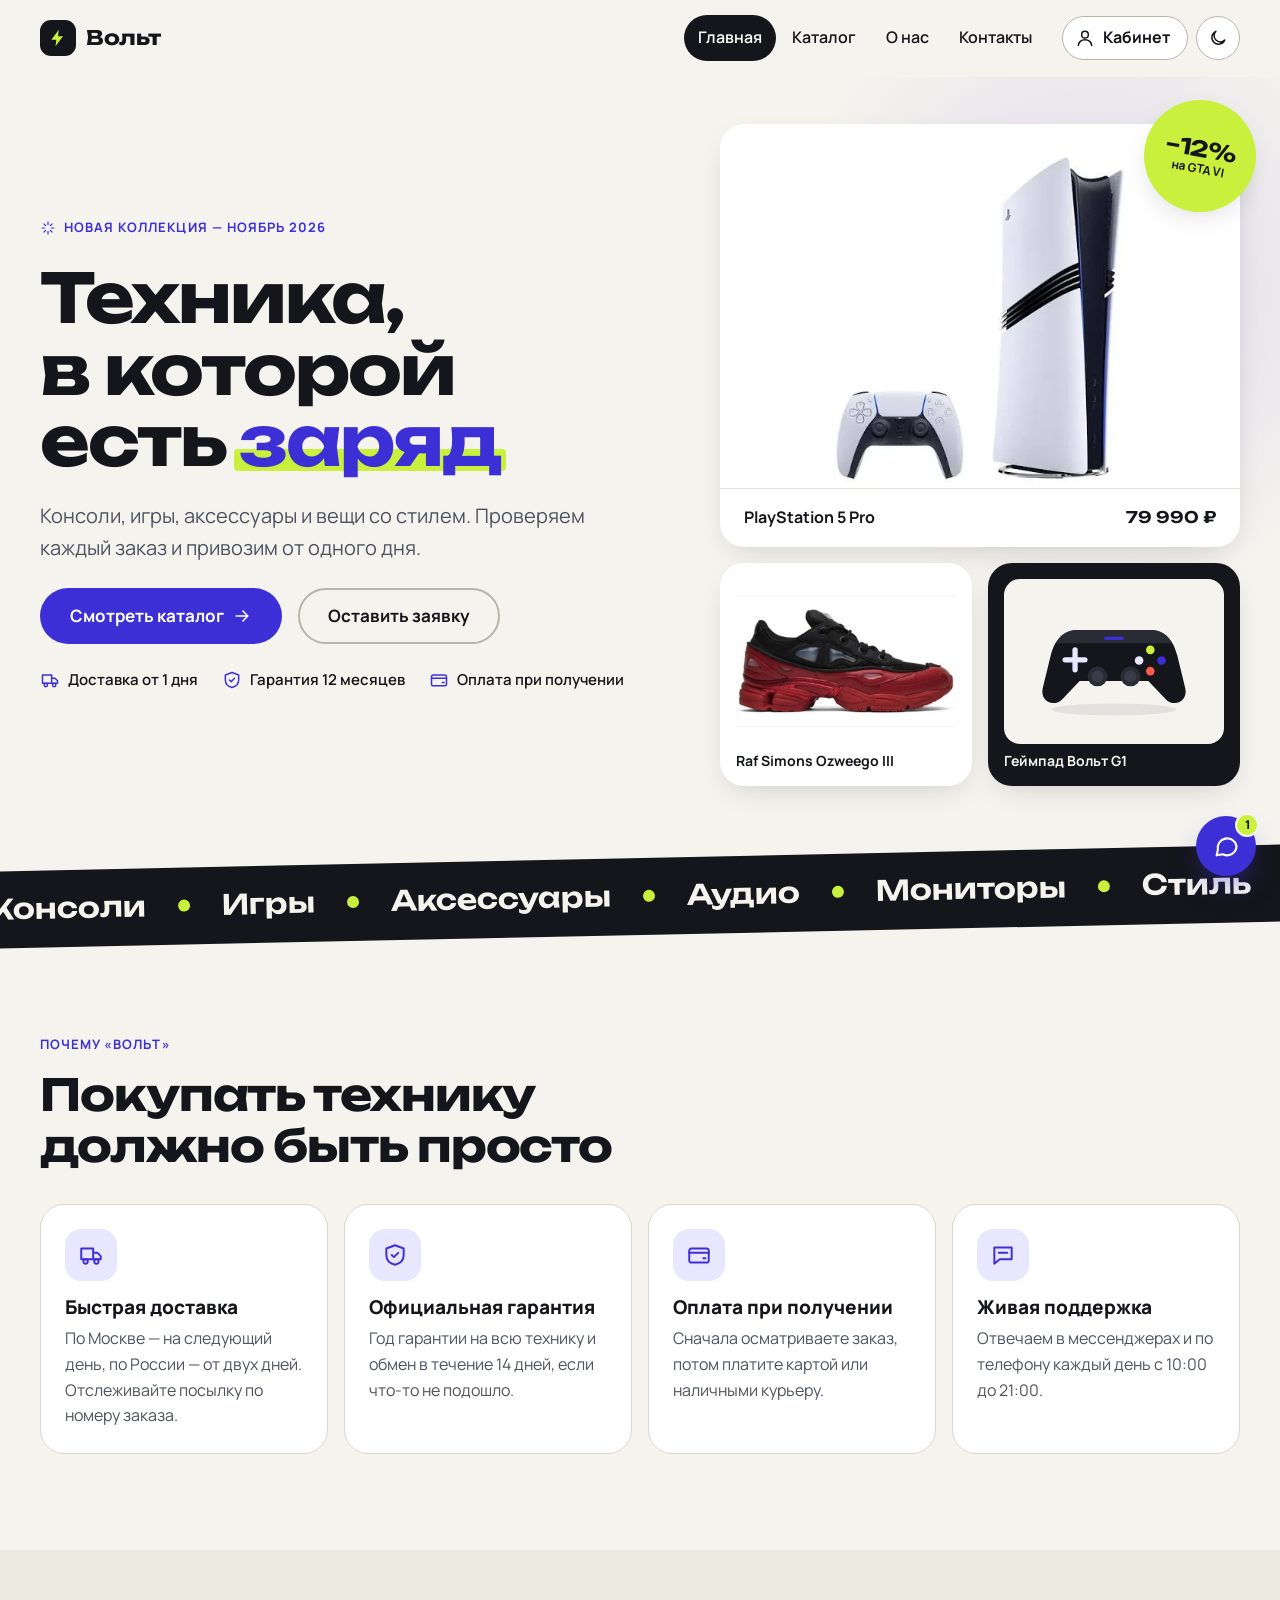
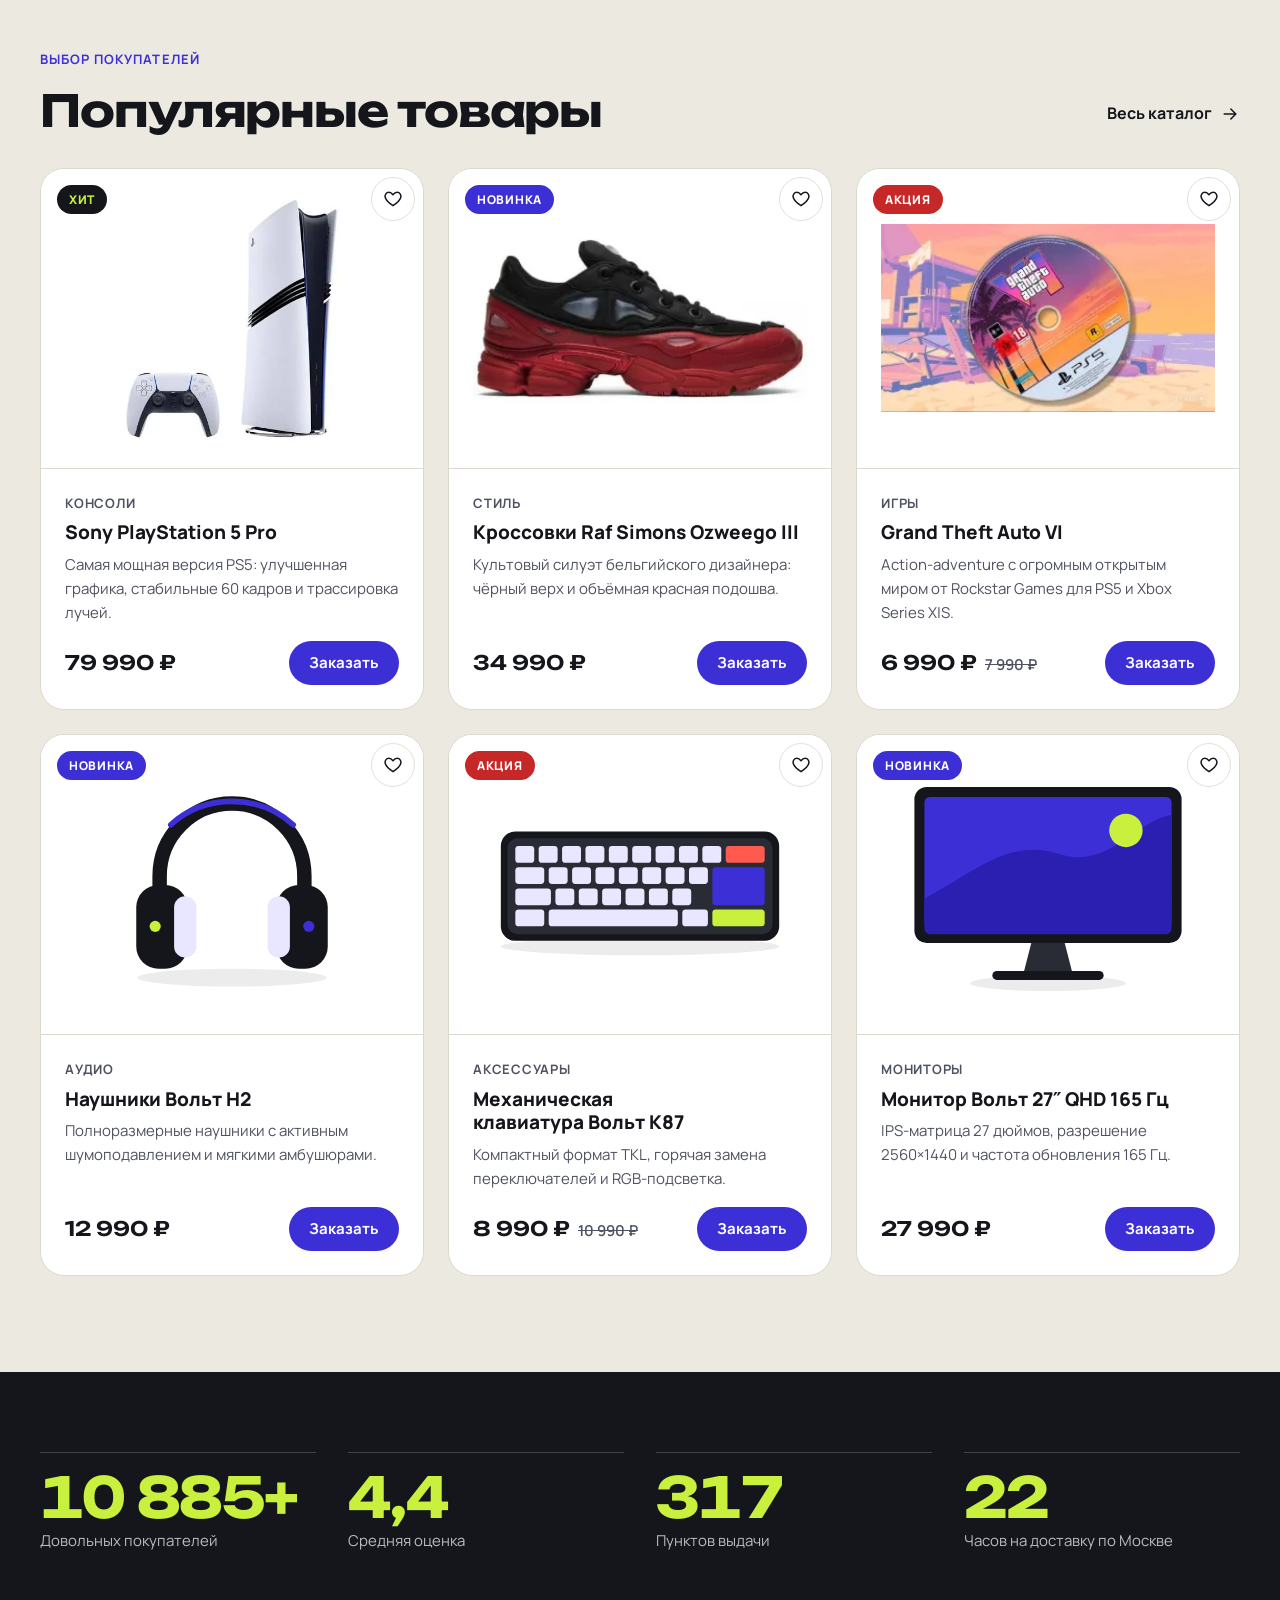
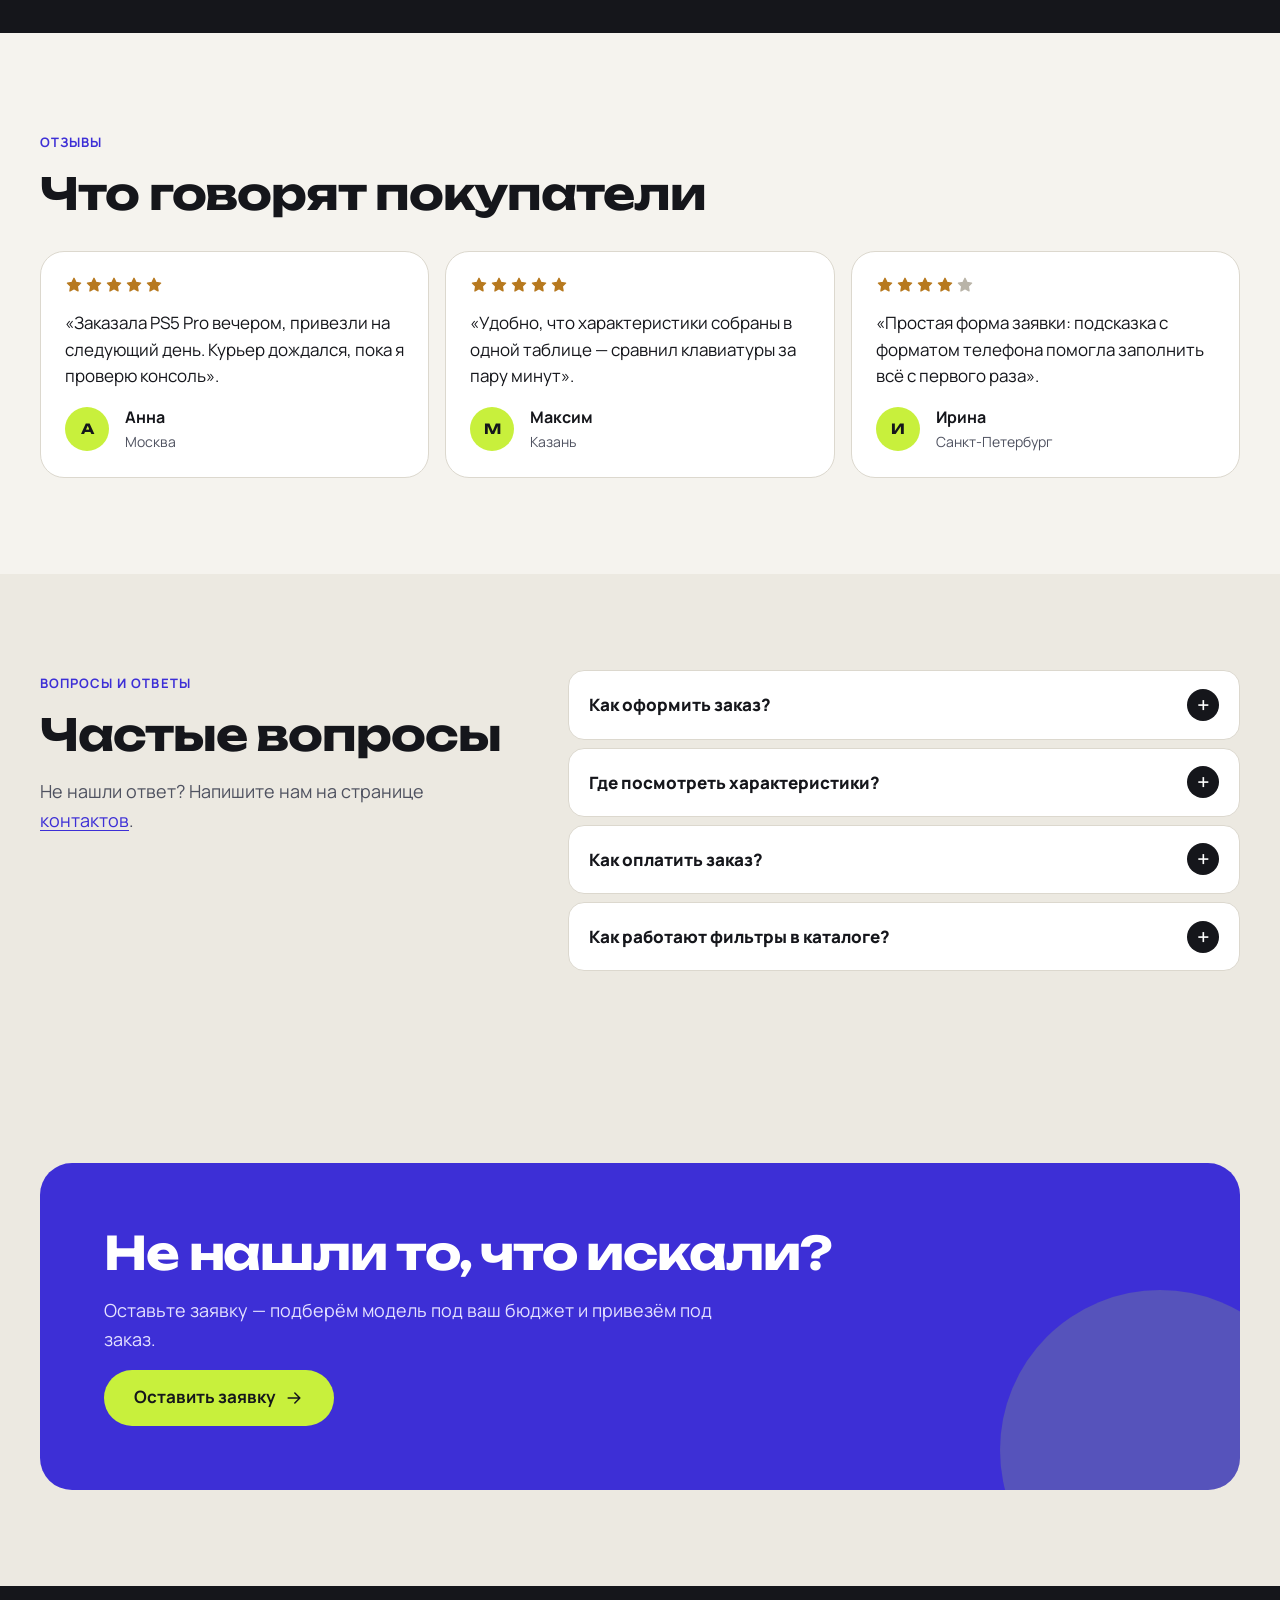
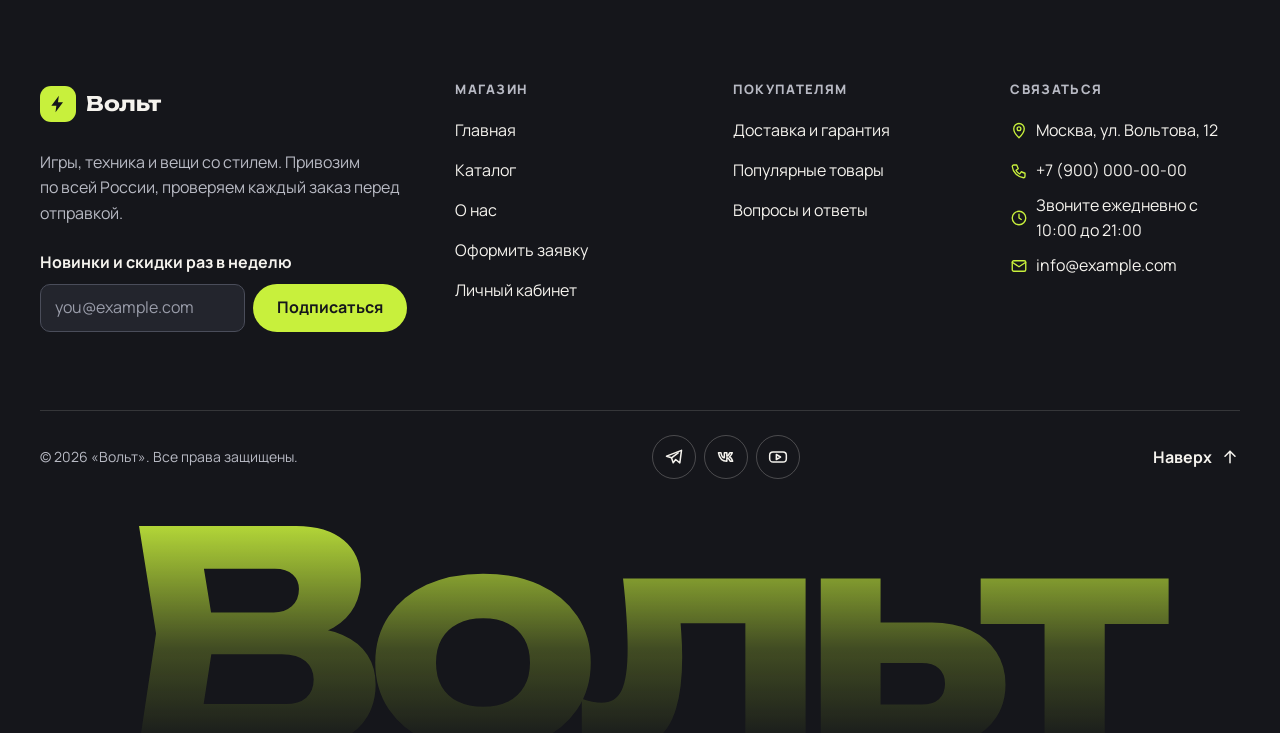
==== commit 5733a737: "feat: about page, expandable catalog cards and UP button - Navigation is now Главная, Каталог, О нас" ====
--- a/index.html
+++ b/index.html
@@ -61,8 +61,7 @@
         <ul class="site-nav__list">
           <li class="site-nav__item"><a class="site-nav__link site-nav__link--active" href="index.html" aria-current="page">Главная</a></li>
           <li class="site-nav__item"><a class="site-nav__link" href="catalog.html">Каталог</a></li>
-          <li class="site-nav__item"><a class="site-nav__link" href="product.html">Товары</a></li>
-          <li class="site-nav__item"><a class="site-nav__link" href="order.html">Заявка</a></li>
+          <li class="site-nav__item"><a class="site-nav__link" href="about.html">О нас</a></li>
           <li class="site-nav__item"><a class="site-nav__link" href="contacts.html">Контакты</a></li>
         </ul>
         <a class="site-nav__phone" href="tel:+79000000000"><svg class="icon" viewBox="0 0 24 24" width="24" height="24" fill="none" stroke="currentColor" stroke-width="1.8" stroke-linecap="round" stroke-linejoin="round" aria-hidden="true" focusable="false"><path d="M5 4h4l2 5-3 2a11 11 0 0 0 5 5l2-3 5 2v4a2 2 0 0 1-2 2A17 17 0 0 1 3 6a2 2 0 0 1 2-2"/></svg><span>+7 (900) 000‑00‑00</span></a>
@@ -100,11 +99,11 @@
               <span class="hero__caption-price">79 990 ₽</span>
             </figcaption>
           </figure>
-          <a class="hero__tile hero__tile--side" href="product.html#product-2" data-hero-tile>
+          <a class="hero__tile hero__tile--side" href="catalog.html#product-2" data-hero-tile>
             <img class="hero__thumb" src="images/tovar2-320.jpg" alt="" width="320" height="192">
             <span class="hero__tile-label">Raf Simons Ozweego III</span>
           </a>
-          <a class="hero__tile hero__tile--side hero__tile--dark" href="product.html#product-4" data-hero-tile>
+          <a class="hero__tile hero__tile--side hero__tile--dark" href="catalog.html#product-4" data-hero-tile>
             <img class="hero__thumb" src="images/tovar4.svg" alt="" width="600" height="450">
             <span class="hero__tile-label">Геймпад Вольт G1</span>
           </a>
@@ -173,7 +172,7 @@
       <button class="product-card__fav" type="button" data-fav="1" aria-pressed="false" aria-label="В избранное: Sony PlayStation 5 Pro"><svg class="icon" viewBox="0 0 24 24" width="24" height="24" fill="none" stroke="currentColor" stroke-width="1.8" stroke-linecap="round" stroke-linejoin="round" aria-hidden="true" focusable="false"><path d="M12 20s-7.5-4.6-9.2-9.4C1.6 7.3 3.7 4 7.1 4c2 0 3.5 1.1 4.9 2.9C13.4 5.1 14.9 4 16.9 4c3.4 0 5.5 3.3 4.3 6.6C19.5 15.4 12 20 12 20z"/></svg></button>
       <div class="product-card__body">
         <p class="product-card__category">Консоли</p>
-        <h3 class="product-card__title"><a class="product-card__link" href="product.html#product-1">Sony PlayStation 5 Pro</a></h3>
+        <h3 class="product-card__title"><a class="product-card__link" href="catalog.html#product-1">Sony PlayStation 5 Pro</a></h3>
         <p class="product-card__description">Самая мощная версия PS5: улучшенная графика, стабильные 60 кадров и трассировка лучей.</p>
       </div>
       <div class="product-card__footer">
@@ -193,7 +192,7 @@
       <button class="product-card__fav" type="button" data-fav="2" aria-pressed="false" aria-label="В избранное: Кроссовки Raf Simons Ozweego III"><svg class="icon" viewBox="0 0 24 24" width="24" height="24" fill="none" stroke="currentColor" stroke-width="1.8" stroke-linecap="round" stroke-linejoin="round" aria-hidden="true" focusable="false"><path d="M12 20s-7.5-4.6-9.2-9.4C1.6 7.3 3.7 4 7.1 4c2 0 3.5 1.1 4.9 2.9C13.4 5.1 14.9 4 16.9 4c3.4 0 5.5 3.3 4.3 6.6C19.5 15.4 12 20 12 20z"/></svg></button>
       <div class="product-card__body">
         <p class="product-card__category">Стиль</p>
-        <h3 class="product-card__title"><a class="product-card__link" href="product.html#product-2">Кроссовки Raf Simons Ozweego III</a></h3>
+        <h3 class="product-card__title"><a class="product-card__link" href="catalog.html#product-2">Кроссовки Raf Simons Ozweego III</a></h3>
         <p class="product-card__description">Культовый силуэт бельгийского дизайнера: чёрный верх и объёмная красная подошва.</p>
       </div>
       <div class="product-card__footer">
@@ -213,7 +212,7 @@
       <button class="product-card__fav" type="button" data-fav="3" aria-pressed="false" aria-label="В избранное: Grand Theft Auto VI"><svg class="icon" viewBox="0 0 24 24" width="24" height="24" fill="none" stroke="currentColor" stroke-width="1.8" stroke-linecap="round" stroke-linejoin="round" aria-hidden="true" focusable="false"><path d="M12 20s-7.5-4.6-9.2-9.4C1.6 7.3 3.7 4 7.1 4c2 0 3.5 1.1 4.9 2.9C13.4 5.1 14.9 4 16.9 4c3.4 0 5.5 3.3 4.3 6.6C19.5 15.4 12 20 12 20z"/></svg></button>
       <div class="product-card__body">
         <p class="product-card__category">Игры</p>
-        <h3 class="product-card__title"><a class="product-card__link" href="product.html#product-3">Grand Theft Auto VI</a></h3>
+        <h3 class="product-card__title"><a class="product-card__link" href="catalog.html#product-3">Grand Theft Auto VI</a></h3>
         <p class="product-card__description">Action-adventure с огромным открытым миром от Rockstar Games для PS5 и Xbox Series X|S.</p>
       </div>
       <div class="product-card__footer">
@@ -230,7 +229,7 @@
       <button class="product-card__fav" type="button" data-fav="5" aria-pressed="false" aria-label="В избранное: Наушники Вольт H2"><svg class="icon" viewBox="0 0 24 24" width="24" height="24" fill="none" stroke="currentColor" stroke-width="1.8" stroke-linecap="round" stroke-linejoin="round" aria-hidden="true" focusable="false"><path d="M12 20s-7.5-4.6-9.2-9.4C1.6 7.3 3.7 4 7.1 4c2 0 3.5 1.1 4.9 2.9C13.4 5.1 14.9 4 16.9 4c3.4 0 5.5 3.3 4.3 6.6C19.5 15.4 12 20 12 20z"/></svg></button>
       <div class="product-card__body">
         <p class="product-card__category">Аудио</p>
-        <h3 class="product-card__title"><a class="product-card__link" href="product.html#product-5">Наушники Вольт H2</a></h3>
+        <h3 class="product-card__title"><a class="product-card__link" href="catalog.html#product-5">Наушники Вольт H2</a></h3>
         <p class="product-card__description">Полноразмерные наушники с активным шумоподавлением и мягкими амбушюрами.</p>
       </div>
       <div class="product-card__footer">
@@ -247,7 +246,7 @@
       <button class="product-card__fav" type="button" data-fav="6" aria-pressed="false" aria-label="В избранное: Механическая клавиатура Вольт K87"><svg class="icon" viewBox="0 0 24 24" width="24" height="24" fill="none" stroke="currentColor" stroke-width="1.8" stroke-linecap="round" stroke-linejoin="round" aria-hidden="true" focusable="false"><path d="M12 20s-7.5-4.6-9.2-9.4C1.6 7.3 3.7 4 7.1 4c2 0 3.5 1.1 4.9 2.9C13.4 5.1 14.9 4 16.9 4c3.4 0 5.5 3.3 4.3 6.6C19.5 15.4 12 20 12 20z"/></svg></button>
       <div class="product-card__body">
         <p class="product-card__category">Аксессуары</p>
-        <h3 class="product-card__title"><a class="product-card__link" href="product.html#product-6">Механическая клавиатура Вольт K87</a></h3>
+        <h3 class="product-card__title"><a class="product-card__link" href="catalog.html#product-6">Механическая клавиатура Вольт K87</a></h3>
         <p class="product-card__description">Компактный формат TKL, горячая замена переключателей и RGB‑подсветка.</p>
       </div>
       <div class="product-card__footer">
@@ -264,7 +263,7 @@
       <button class="product-card__fav" type="button" data-fav="8" aria-pressed="false" aria-label="В избранное: Монитор Вольт 27″ QHD 165 Гц"><svg class="icon" viewBox="0 0 24 24" width="24" height="24" fill="none" stroke="currentColor" stroke-width="1.8" stroke-linecap="round" stroke-linejoin="round" aria-hidden="true" focusable="false"><path d="M12 20s-7.5-4.6-9.2-9.4C1.6 7.3 3.7 4 7.1 4c2 0 3.5 1.1 4.9 2.9C13.4 5.1 14.9 4 16.9 4c3.4 0 5.5 3.3 4.3 6.6C19.5 15.4 12 20 12 20z"/></svg></button>
       <div class="product-card__body">
         <p class="product-card__category">Мониторы</p>
-        <h3 class="product-card__title"><a class="product-card__link" href="product.html#product-8">Монитор Вольт 27″ QHD 165 Гц</a></h3>
+        <h3 class="product-card__title"><a class="product-card__link" href="catalog.html#product-8">Монитор Вольт 27″ QHD 165 Гц</a></h3>
         <p class="product-card__description">IPS‑матрица 27 дюймов, разрешение 2560×1440 и частота обновления 165 Гц.</p>
       </div>
       <div class="product-card__footer">
@@ -334,8 +333,8 @@
           <details class="faq-item">
             <summary class="faq-item__question">Где посмотреть характеристики?</summary>
             <div class="faq-item__answer">
-              <p>Нажмите на название товара в карточке — откроется страница «Товары» с подробным описанием и таблицей характеристик: категория, бренд, гарантия, наличие и доставка.</p>
-              <p>Кнопка «Оформить на странице заявки» сразу подставит выбранный товар в форму.</p>
+              <p>Нажмите на карточку товара в каталоге — она раскроется и покажет подробное описание, особенности и таблицу характеристик: категория, бренд, гарантия, наличие и доставка. Повторное нажатие сворачивает карточку.</p>
+              <p>Ссылка «Оформить на странице заявки» сразу подставит выбранный товар в форму.</p>
             </div>
           </details>
           <details class="faq-item">
@@ -390,8 +389,8 @@
           <ul class="site-footer__list">
             <li><a class="site-footer__link" href="index.html">Главная</a></li>
             <li><a class="site-footer__link" href="catalog.html">Каталог</a></li>
-            <li><a class="site-footer__link" href="product.html">Товары</a></li>
-            <li><a class="site-footer__link" href="order.html">Заявка</a></li>
+            <li><a class="site-footer__link" href="about.html">О нас</a></li>
+            <li><a class="site-footer__link" href="order.html">Оформить заявку</a></li>
             <li><a class="site-footer__link" href="account.html">Личный кабинет</a></li>
           </ul>
         </nav>
@@ -408,10 +407,10 @@
         <div class="site-footer__column">
           <h2 class="site-footer__title">Связаться</h2>
           <ul class="site-footer__list site-footer__list--contacts">
+            <li><svg class="icon" viewBox="0 0 24 24" width="24" height="24" fill="none" stroke="currentColor" stroke-width="1.8" stroke-linecap="round" stroke-linejoin="round" aria-hidden="true" focusable="false"><path d="M12 21s-7-6.5-7-12a7 7 0 0 1 14 0c0 5.5-7 12-7 12z"/><circle cx="12" cy="9" r="2.5"/></svg><span>Москва, ул. Вольтова, 12</span></li>
             <li><svg class="icon" viewBox="0 0 24 24" width="24" height="24" fill="none" stroke="currentColor" stroke-width="1.8" stroke-linecap="round" stroke-linejoin="round" aria-hidden="true" focusable="false"><path d="M5 4h4l2 5-3 2a11 11 0 0 0 5 5l2-3 5 2v4a2 2 0 0 1-2 2A17 17 0 0 1 3 6a2 2 0 0 1 2-2"/></svg><a class="site-footer__link" href="tel:+79000000000">+7 (900) 000‑00‑00</a></li>
+            <li><svg class="icon" viewBox="0 0 24 24" width="24" height="24" fill="none" stroke="currentColor" stroke-width="1.8" stroke-linecap="round" stroke-linejoin="round" aria-hidden="true" focusable="false"><circle cx="12" cy="12" r="9"/><path d="M12 7v5l3 2"/></svg><span>Звоните ежедневно с 10:00 до 21:00</span></li>
             <li><svg class="icon" viewBox="0 0 24 24" width="24" height="24" fill="none" stroke="currentColor" stroke-width="1.8" stroke-linecap="round" stroke-linejoin="round" aria-hidden="true" focusable="false"><rect x="3" y="5" width="18" height="14" rx="2"/><path d="m3 7 9 6 9-6"/></svg><a class="site-footer__link" href="mailto:info@example.com">info@example.com</a></li>
-            <li><svg class="icon" viewBox="0 0 24 24" width="24" height="24" fill="none" stroke="currentColor" stroke-width="1.8" stroke-linecap="round" stroke-linejoin="round" aria-hidden="true" focusable="false"><path d="M12 21s-7-6.5-7-12a7 7 0 0 1 14 0c0 5.5-7 12-7 12z"/><circle cx="12" cy="9" r="2.5"/></svg><span>Москва, ул. Вольтова, 12</span></li>
-            <li><svg class="icon" viewBox="0 0 24 24" width="24" height="24" fill="none" stroke="currentColor" stroke-width="1.8" stroke-linecap="round" stroke-linejoin="round" aria-hidden="true" focusable="false"><circle cx="12" cy="12" r="9"/><path d="M12 7v5l3 2"/></svg><span>Ежедневно с 10:00 до 21:00</span></li>
           </ul>
         </div>
       </div>
@@ -429,7 +428,15 @@
     <p class="site-footer__wordmark" aria-hidden="true">Вольт</p>
   </footer>
 
-  <a class="back-to-top" href="#top" aria-label="Вернуться наверх страницы"><svg class="icon" viewBox="0 0 24 24" width="24" height="24" fill="none" stroke="currentColor" stroke-width="1.8" stroke-linecap="round" stroke-linejoin="round" aria-hidden="true" focusable="false"><path d="M12 19V5M6 11l6-6 6 6"/></svg></a>
+  <a class="back-to-top" href="#top">
+    <svg class="back-to-top__ring" viewBox="0 0 64 64" aria-hidden="true" focusable="false">
+      <circle class="back-to-top__track" cx="32" cy="32" r="29"/>
+      <circle class="back-to-top__progress" cx="32" cy="32" r="29" pathLength="1"/>
+    </svg>
+    <span class="back-to-top__arrow"><svg class="icon" viewBox="0 0 24 24" width="24" height="24" fill="none" stroke="currentColor" stroke-width="1.8" stroke-linecap="round" stroke-linejoin="round" aria-hidden="true" focusable="false"><path d="M12 19V5M6 11l6-6 6 6"/></svg></span>
+    <span class="back-to-top__text">UP</span>
+    <span class="visually-hidden"> — наверх страницы</span>
+  </a>
 
   <div class="chat" data-chat>
     <section class="chat__panel" id="chat-panel" aria-labelledby="chat-title" hidden>
--- a/css/style.css
+++ b/css/style.css
@@ -969,7 +969,7 @@
   display: flex;
   flex-direction: column;
   min-width: 0;
-  overflow: hidden;
+  overflow: clip;
   background-color: var(--color-surface);
   border: 1px solid var(--color-border);
   border-radius: var(--radius-lg);
@@ -1116,8 +1116,7 @@
   white-space: nowrap;
 }
 
-.product-card__price-old,
-.product-details__price-old {
+.product-card__price-old {
   font-family: var(--font-body);
   font-size: 15px;
   font-weight: 600;
@@ -1535,157 +1534,7 @@
   color: var(--color-muted);
 }
 
-/* ---------- 16. Страница товаров ---------- */
-
-.chips {
-  position: sticky;
-  top: var(--header-height);
-  z-index: 50;
-  padding-block: var(--space-sm);
-  background-color: var(--color-header-bg);
-  -webkit-backdrop-filter: blur(12px);
-  backdrop-filter: blur(12px);
-  border-bottom: 1px solid var(--color-border);
-}
-
-.chips__list {
-  display: flex;
-  gap: var(--space-sm);
-  padding: 4px 2px;
-  margin: 0;
-  overflow-x: auto;
-  list-style: none;
-  scrollbar-width: none;
-}
-
-.chips__list::-webkit-scrollbar {
-  display: none;
-}
-
-.chips__link {
-  display: inline-flex;
-  align-items: center;
-  min-height: 40px;
-  padding: 0 16px;
-  font-size: 14px;
-  font-weight: 700;
-  white-space: nowrap;
-  color: var(--color-text);
-  text-decoration: none;
-  background-color: var(--color-surface);
-  border: 1px solid var(--color-border);
-  border-radius: var(--radius-pill);
-  transition: background-color 0.2s ease, color 0.2s ease, border-color 0.2s ease;
-}
-
-.chips__link:hover,
-.chips__link--active {
-  color: var(--color-contrast-fg);
-  background-color: var(--color-contrast-bg);
-  border-color: var(--color-contrast-bg);
-}
-
-.product-details {
-  padding-block: clamp(40px, 6vw, 72px);
-  border-bottom: 1px solid var(--color-border);
-  scroll-margin-top: 56px;
-}
-
-.product-details:nth-of-type(even) {
-  background-color: var(--color-surface-2);
-}
-
-.product-details__layout {
-  display: grid;
-  gap: var(--space-xl);
-  align-items: start;
-}
-
-.product-details__media {
-  position: relative;
-  display: grid;
-  place-items: center;
-  padding: var(--space-xl) var(--space-lg);
-  background-color: var(--color-white);
-  border: 1px solid var(--color-border);
-  border-radius: var(--radius-xl);
-}
-
-.product-details__media picture {
-  display: contents;
-}
-
-.product-details__image {
-  width: 100%;
-  max-width: 460px;
-  height: auto;
-  aspect-ratio: 4 / 3;
-  object-fit: contain;
-}
-
-.product-details__info {
-  display: grid;
-  gap: var(--space-md);
-  min-width: 0;
-}
-
-.product-details__category {
-  font-size: 13px;
-  font-weight: 700;
-  letter-spacing: 0.06em;
-  text-transform: uppercase;
-  color: var(--color-muted);
-}
-
-.product-details__title {
-  font-family: var(--font-display);
-  font-size: clamp(24px, 4vw, 36px);
-  font-weight: 700;
-  letter-spacing: -0.02em;
-}
-
-.product-details__price {
-  display: flex;
-  flex-wrap: wrap;
-  align-items: baseline;
-  gap: var(--space-md);
-  font-family: var(--font-display);
-  font-size: 28px;
-  font-weight: 600;
-}
-
-.product-details__text {
-  max-width: 40em;
-  color: var(--color-muted);
-}
-
-.product-details__features {
-  display: grid;
-  gap: var(--space-sm);
-  padding: 0;
-  margin: 0;
-  list-style: none;
-  font-weight: 600;
-}
-
-.product-details__features li {
-  display: flex;
-  align-items: center;
-  gap: var(--space-sm);
-}
-
-.product-details__features .icon {
-  padding: 3px;
-  color: var(--color-ink);
-  background-color: var(--color-accent);
-  border-radius: 50%;
-}
-
-.product-details__actions {
-  display: flex;
-  flex-wrap: wrap;
-  gap: var(--space-md);
-}
+/* ---------- 16. Таблица характеристик ---------- */
 
 /* Таблица характеристик */
 
@@ -2502,25 +2351,29 @@
   transform: translateY(8%);
 }
 
-/* Кнопка «Наверх» */
+/* Кнопка «Наверх» (UP) с кольцом прогресса прокрутки */
 
 .back-to-top {
   position: fixed;
   right: 16px;
-  bottom: 16px;
+  bottom: 88px;
   z-index: 90;
-  display: grid;
-  place-items: center;
-  width: 48px;
-  height: 48px;
+  display: flex;
+  flex-direction: column;
+  align-items: center;
+  justify-content: center;
+  gap: 1px;
+  width: 60px;
+  height: 60px;
   color: var(--color-ink);
+  text-decoration: none;
   background-color: var(--color-accent);
   border-radius: 50%;
-  box-shadow: var(--shadow-md);
+  box-shadow: 0 12px 28px -10px rgb(21 22 27 / 0.45);
   opacity: 0;
   visibility: hidden;
-  transform: translateY(16px);
-  transition: opacity 0.3s ease, transform 0.3s var(--ease-out), visibility 0.3s;
+  transform: translateY(16px) scale(0.9);
+  transition: opacity 0.3s ease, transform 0.35s var(--ease-out), visibility 0.3s, background-color 0.2s ease;
 }
 
 .back-to-top--visible {
@@ -2534,7 +2387,56 @@
   background-color: var(--color-white);
 }
 
-.no-js .back-to-top,
+.back-to-top__ring {
+  position: absolute;
+  inset: -6px;
+  width: calc(100% + 12px);
+  height: calc(100% + 12px);
+  transform: rotate(-90deg);
+  pointer-events: none;
+}
+
+.back-to-top__track,
+.back-to-top__progress {
+  fill: none;
+  stroke-width: 3;
+}
+
+.back-to-top__track {
+  stroke: var(--color-border);
+}
+
+.back-to-top__progress {
+  stroke: var(--color-primary-strong);
+  stroke-linecap: round;
+  stroke-dasharray: 1;
+  stroke-dashoffset: 1;
+}
+
+.back-to-top__arrow {
+  display: grid;
+  place-items: center;
+  transition: translate 0.3s var(--ease-out);
+}
+
+.back-to-top__arrow .icon {
+  width: 16px;
+  height: 16px;
+  stroke-width: 2.4;
+}
+
+.back-to-top:hover .back-to-top__arrow {
+  translate: 0 -3px;
+}
+
+.back-to-top__text {
+  font-family: var(--font-display);
+  font-size: 13px;
+  font-weight: 700;
+  line-height: 1;
+  letter-spacing: 0.1em;
+}
+
 html:not(.js) .back-to-top {
   opacity: 1;
   visibility: visible;
@@ -2994,11 +2896,6 @@
   cursor: pointer;
 }
 
-/* Кнопка «Наверх» стоит над кнопкой чата */
-.back-to-top {
-  bottom: 88px;
-}
-
 /* ---------- 27. Личный кабинет ---------- */
 
 .account-auth {
@@ -3310,3 +3207,227 @@
 .fav-card__actions .button {
   flex: 1 1 auto;
 }
+
+/* ---------- 28. Раскрывающиеся карточки каталога ---------- */
+
+.products-grid--catalog {
+  grid-auto-flow: dense;
+}
+
+.product-card__toggle {
+  display: inline;
+  padding: 0;
+  margin: 0;
+  font: inherit;
+  color: var(--color-text);
+  text-align: left;
+  background: none;
+  border: 0;
+  cursor: pointer;
+}
+
+.product-card__toggle::after {
+  content: "";
+  position: absolute;
+  inset: 0;
+  z-index: 1;
+}
+
+.product-card__toggle:hover {
+  color: var(--color-primary);
+}
+
+.product-card__toggle:focus-visible {
+  outline: none;
+}
+
+.product-card__toggle:focus-visible::after {
+  outline: 3px solid var(--color-focus);
+  outline-offset: -3px;
+  border-radius: var(--radius-lg);
+}
+
+.product-card__more {
+  display: inline-flex;
+  align-items: center;
+  gap: 4px;
+  margin-top: 2px;
+  font-size: 14px;
+  font-weight: 700;
+  color: var(--color-primary);
+}
+
+.product-card__more .icon {
+  width: 18px;
+  height: 18px;
+  transition: transform 0.35s var(--ease-out);
+}
+
+.product-card__more-close,
+.product-card--open .product-card__more-open {
+  display: none;
+}
+
+.product-card--open .product-card__more-close {
+  display: inline;
+}
+
+.product-card--open .product-card__more .icon {
+  transform: rotate(180deg);
+}
+
+.product-card--open {
+  grid-column: 1 / -1;
+  border-color: var(--color-text);
+}
+
+.product-card__details {
+  position: relative;
+  z-index: 2;
+  overflow: hidden;
+  border-top: 1px solid var(--color-border);
+}
+
+.product-card__details[hidden] {
+  display: none;
+}
+
+.product-card__details-inner {
+  display: grid;
+  gap: var(--space-md);
+  padding: var(--space-lg);
+}
+
+.product-card__long {
+  max-width: 46em;
+  color: var(--color-muted);
+}
+
+.product-card__features {
+  display: grid;
+  gap: var(--space-sm);
+  padding: 0;
+  margin: 0;
+  list-style: none;
+  font-weight: 600;
+}
+
+.product-card__features li {
+  display: flex;
+  align-items: center;
+  gap: var(--space-sm);
+}
+
+.product-card__features .icon {
+  padding: 3px;
+  color: var(--color-ink);
+  background-color: var(--color-accent);
+  border-radius: 50%;
+}
+
+.product-card__details .link-arrow {
+  justify-self: start;
+  color: var(--color-primary);
+}
+
+/* ---------- 29. Страница «О нас» ---------- */
+
+.about-story {
+  display: grid;
+  gap: var(--space-2xl);
+  align-items: center;
+}
+
+.about-story__text {
+  display: grid;
+  gap: var(--space-md);
+}
+
+.about-story__text .eyebrow {
+  margin-bottom: 0;
+}
+
+.about-story__text p:not(.eyebrow) {
+  font-size: 17px;
+  color: var(--color-muted);
+}
+
+.about-story__visual {
+  display: grid;
+  gap: var(--space-lg);
+  margin: 0;
+}
+
+.about-story__tiles {
+  display: grid;
+  grid-template-columns: repeat(2, minmax(0, 1fr));
+  gap: var(--space-md);
+}
+
+.about-story__tiles img {
+  width: 100%;
+  height: auto;
+  aspect-ratio: 1 / 1;
+  padding: var(--space-md);
+  object-fit: contain;
+  background-color: var(--color-media);
+  border: 1px solid var(--color-border);
+  border-radius: var(--radius-lg);
+}
+
+.about-story__tiles img:nth-child(even) {
+  translate: 0 28px;
+}
+
+.about-story__caption {
+  margin-top: 20px;
+  font-size: 14px;
+  text-align: center;
+  color: var(--color-muted);
+}
+
+.timeline {
+  display: grid;
+  gap: var(--space-md);
+  padding: 0;
+  margin: 0;
+  list-style: none;
+}
+
+.timeline__item {
+  display: grid;
+  gap: var(--space-sm);
+  align-content: start;
+  padding: var(--space-lg);
+  background-color: var(--color-surface);
+  border: 1px solid var(--color-border);
+  border-radius: var(--radius-lg);
+}
+
+.timeline__year {
+  font-family: var(--font-display);
+  font-size: 34px;
+  font-weight: 700;
+  line-height: 1;
+  color: var(--color-primary);
+}
+
+.timeline__title {
+  font-size: 18px;
+  font-weight: 800;
+}
+
+.timeline__item p {
+  color: var(--color-muted);
+}
+
+.about-cta__ghost {
+  color: var(--color-white);
+  border-color: rgb(255 255 255 / 0.55);
+}
+
+.about-cta__ghost:hover {
+  color: var(--color-primary-strong);
+  background-color: var(--color-white);
+  border-color: var(--color-white);
+}
--- a/css/responsive.css
+++ b/css/responsive.css
@@ -179,7 +179,7 @@
   }
 
   .back-to-top {
-    right: 30px;
+    right: 24px;
     bottom: 100px;
   }
 
@@ -207,13 +207,38 @@
     grid-column: 1 / -1;
   }
 
-  .product-details__layout {
-    grid-template-columns: minmax(0, 5fr) minmax(0, 6fr);
-  }
-
-  .product-details__media {
+  /* Раскрытая карточка каталога: фото слева, описание справа */
+  .product-card--open {
+    display: grid;
+    grid-template-columns: minmax(0, 5fr) minmax(0, 7fr);
+    grid-template-rows: auto auto 1fr;
+  }
+
+  .product-card--open .product-card__media {
+    grid-column: 1;
+    grid-row: 1 / span 3;
+    align-items: start;
+    border-right: 1px solid var(--color-border);
+    border-bottom: 0;
+  }
+
+  .product-card--open .product-card__image {
     position: sticky;
-    top: calc(var(--header-height) + 80px);
+    top: calc(var(--header-height) + 32px);
+  }
+
+  .product-card--open .product-card__body,
+  .product-card--open .product-card__footer,
+  .product-card--open .product-card__details {
+    grid-column: 2;
+  }
+
+  .product-card--open .product-card__footer {
+    padding-bottom: var(--space-md);
+  }
+
+  .timeline {
+    grid-template-columns: repeat(2, minmax(0, 1fr));
   }
 }
 
@@ -256,6 +281,10 @@
     grid-template-columns: minmax(0, 1fr) 360px;
   }
 
+  .about-story {
+    grid-template-columns: minmax(0, 1fr) minmax(0, 1fr);
+  }
+
   .map {
     height: 100%;
     min-height: 480px;
@@ -275,7 +304,8 @@
   }
 
   .features,
-  .contact-cards {
+  .contact-cards,
+  .timeline {
     grid-template-columns: repeat(4, minmax(0, 1fr));
   }
 
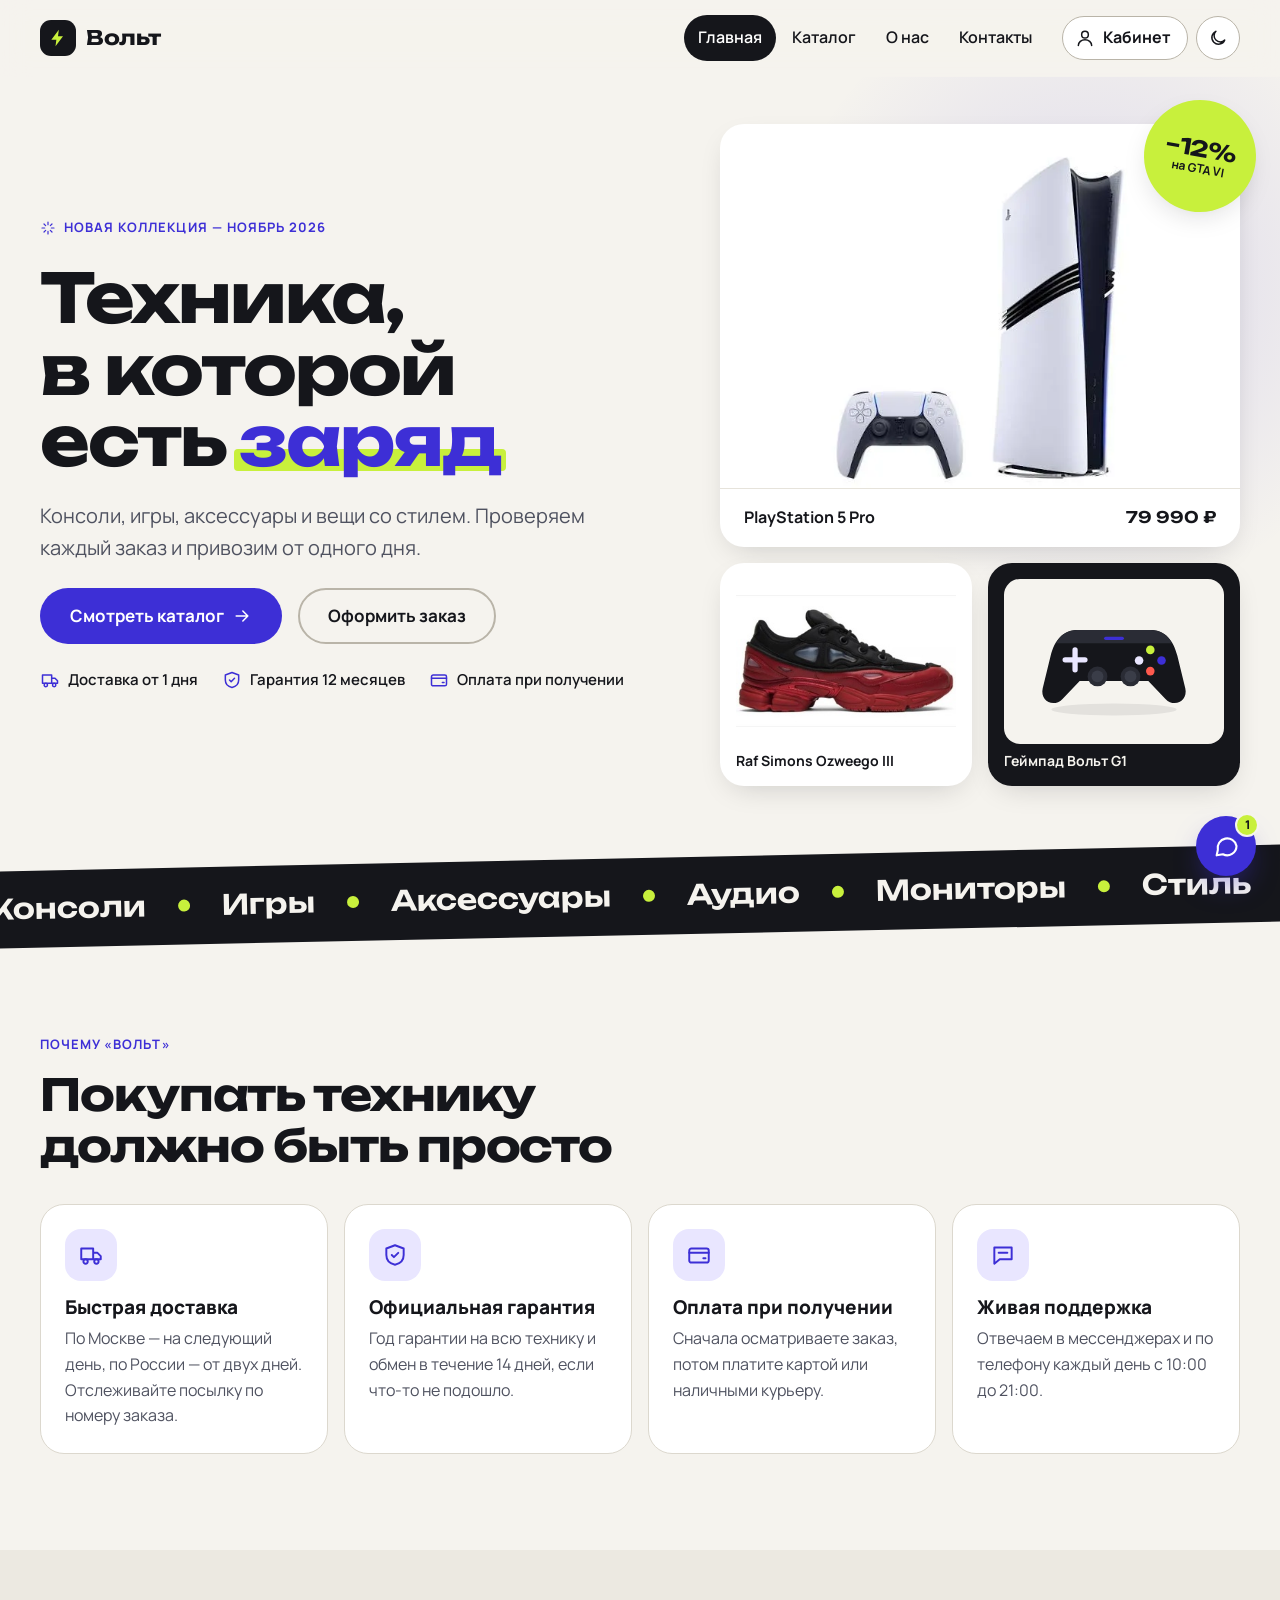
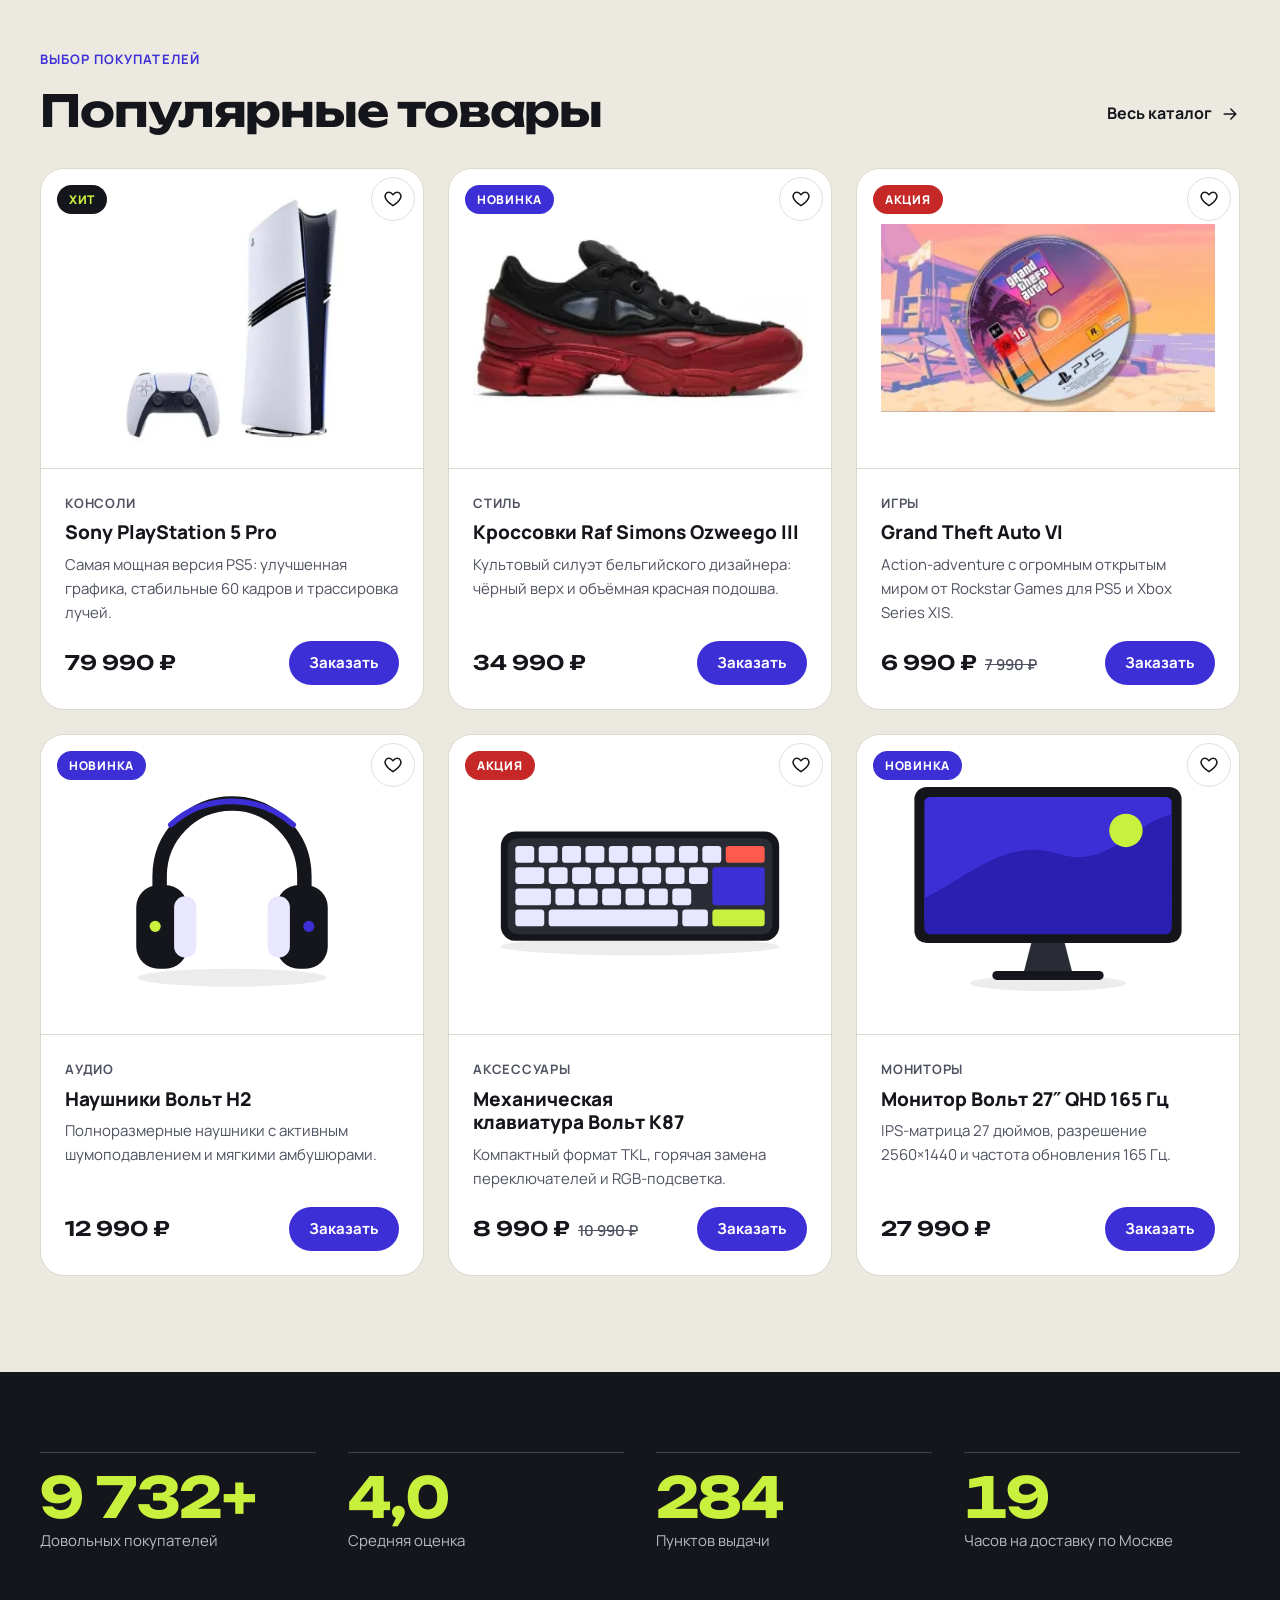
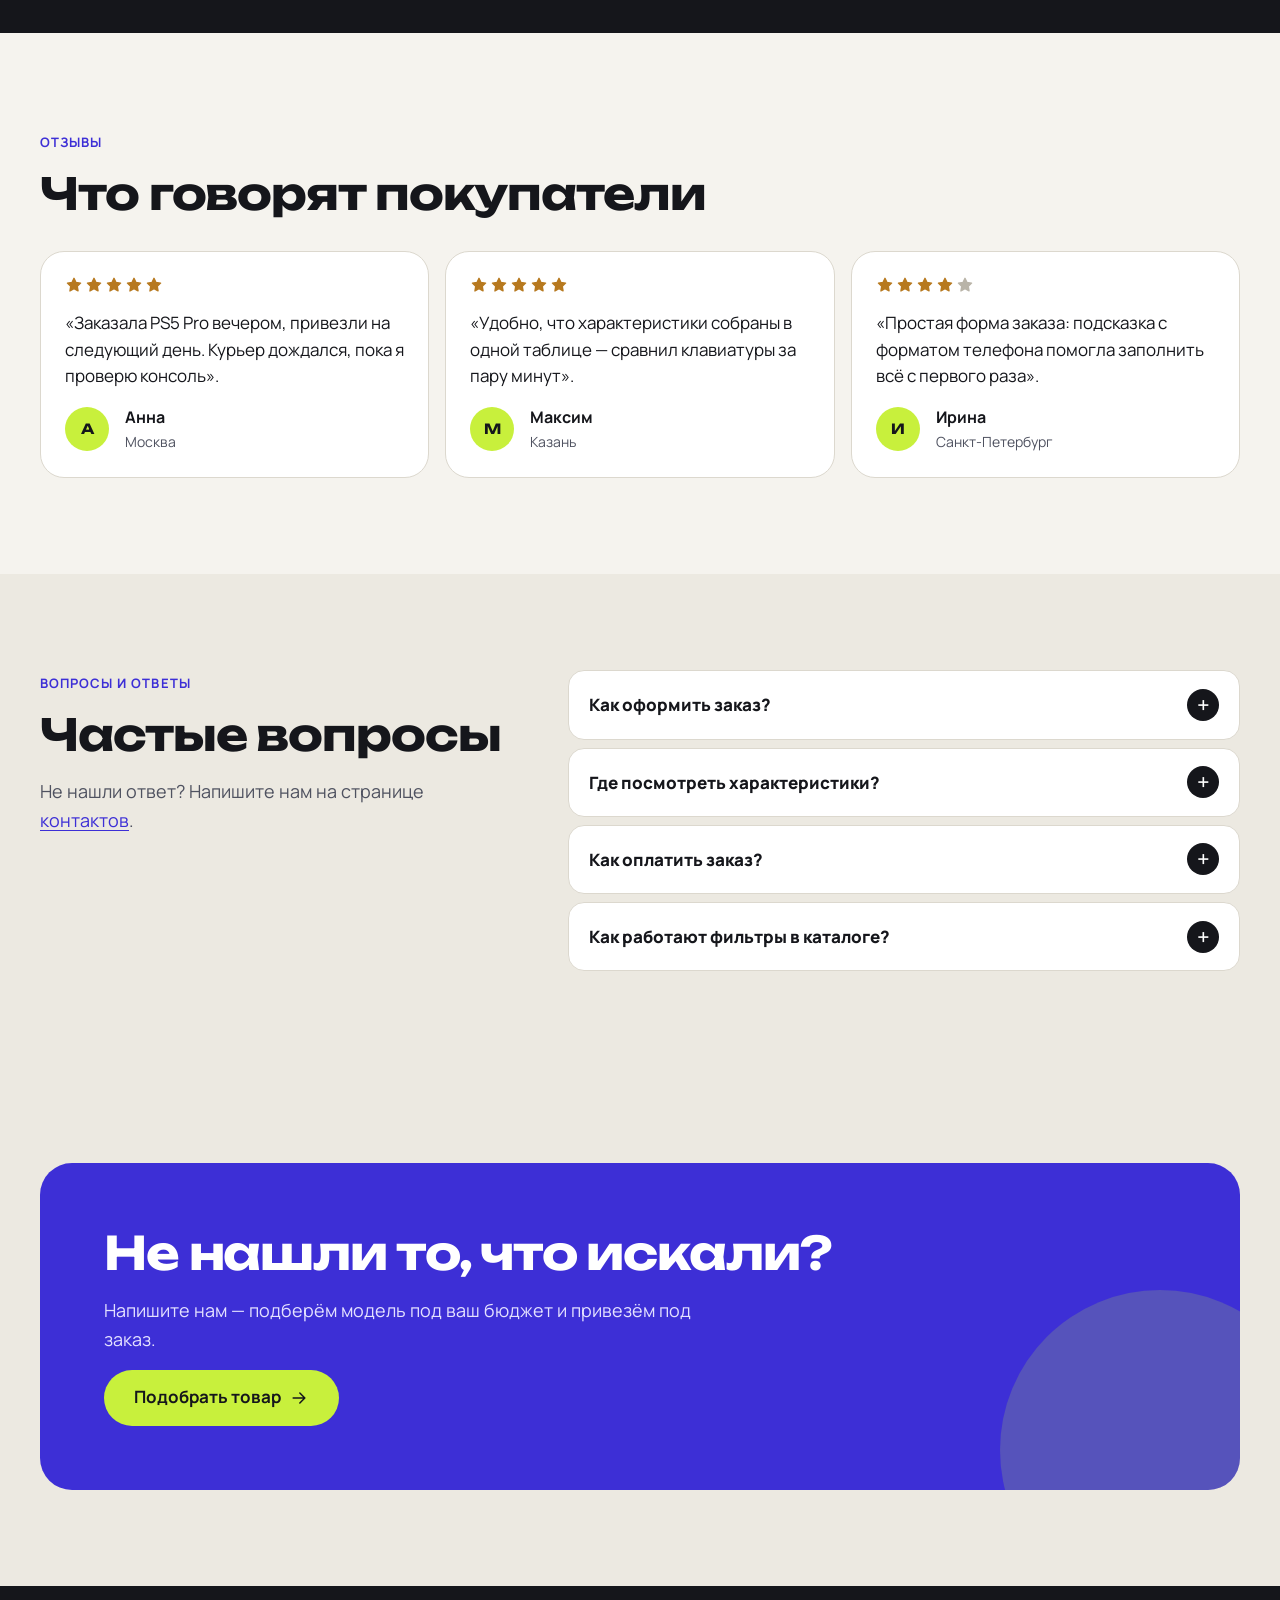
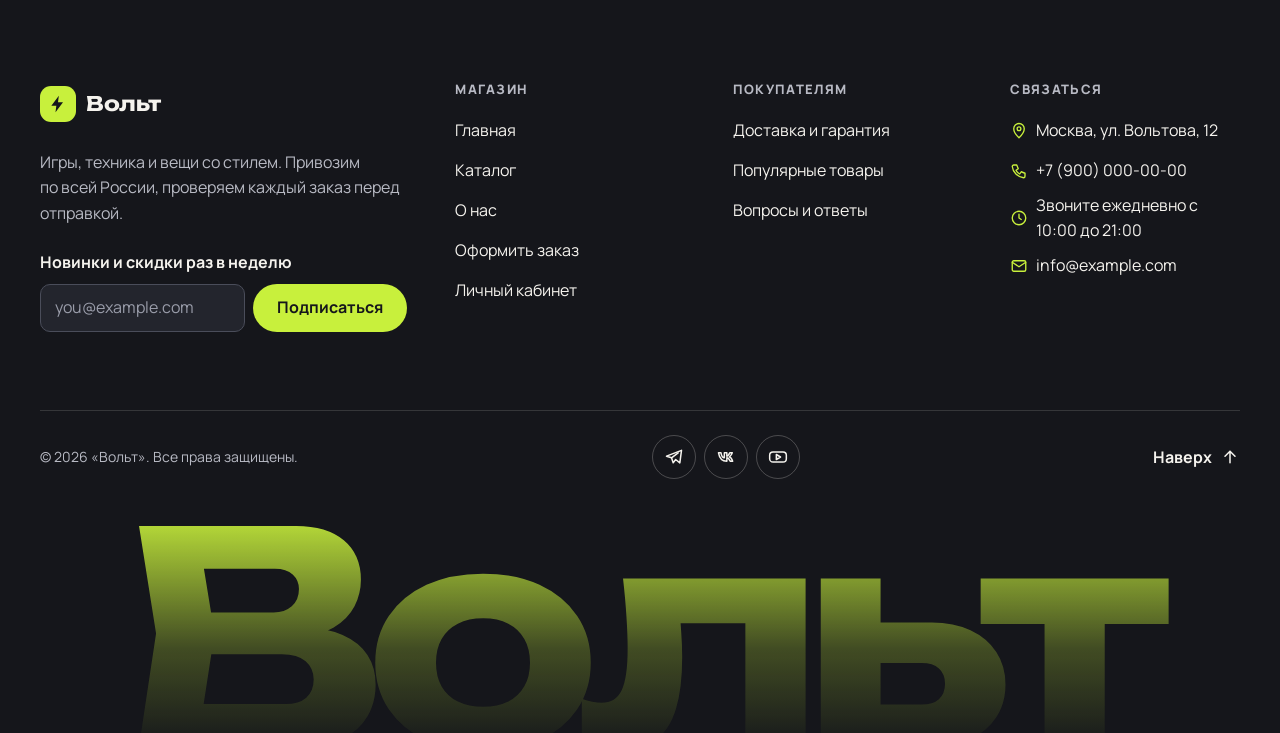
==== commit e730bfea: "fix: drop the word "заявка" and redirect the old product page - Replace "заявка" with "заказ" (and "" ====
--- a/index.html
+++ b/index.html
@@ -79,7 +79,7 @@
           <p class="hero__lead" data-hero-item>Консоли, игры, аксессуары и вещи со&nbsp;стилем. Проверяем каждый заказ и&nbsp;привозим от&nbsp;одного дня.</p>
           <div class="hero__actions" data-hero-item>
             <a class="button button--primary button--large" href="catalog.html">Смотреть каталог <svg class="icon" viewBox="0 0 24 24" width="24" height="24" fill="none" stroke="currentColor" stroke-width="1.8" stroke-linecap="round" stroke-linejoin="round" aria-hidden="true" focusable="false"><path d="M5 12h14M13 6l6 6-6 6"/></svg></a>
-            <a class="button button--ghost button--large" href="order.html">Оставить заявку</a>
+            <a class="button button--ghost button--large" href="order.html">Оформить заказ</a>
           </div>
           <ul class="hero__facts" data-hero-item>
             <li><svg class="icon" viewBox="0 0 24 24" width="24" height="24" fill="none" stroke="currentColor" stroke-width="1.8" stroke-linecap="round" stroke-linejoin="round" aria-hidden="true" focusable="false"><path d="M3 6h11v10H3zM14 10h4l3 3v3h-7z"/><circle cx="7" cy="18" r="2"/><circle cx="17" cy="18" r="2"/></svg> Доставка от 1 дня</li>
@@ -307,7 +307,7 @@
           </article>
           <article class="review-card">
             <p class="review-card__rating" role="img" aria-label="Оценка: 4 из 5"><svg class="icon" viewBox="0 0 24 24" width="24" height="24" fill="none" stroke="currentColor" stroke-width="1.8" stroke-linecap="round" stroke-linejoin="round" aria-hidden="true" focusable="false"><path d="m12 3 2.7 5.6 6.1.9-4.4 4.3 1 6.1L12 17l-5.4 2.9 1-6.1-4.4-4.3 6.1-.9z" fill="currentColor"/></svg><svg class="icon" viewBox="0 0 24 24" width="24" height="24" fill="none" stroke="currentColor" stroke-width="1.8" stroke-linecap="round" stroke-linejoin="round" aria-hidden="true" focusable="false"><path d="m12 3 2.7 5.6 6.1.9-4.4 4.3 1 6.1L12 17l-5.4 2.9 1-6.1-4.4-4.3 6.1-.9z" fill="currentColor"/></svg><svg class="icon" viewBox="0 0 24 24" width="24" height="24" fill="none" stroke="currentColor" stroke-width="1.8" stroke-linecap="round" stroke-linejoin="round" aria-hidden="true" focusable="false"><path d="m12 3 2.7 5.6 6.1.9-4.4 4.3 1 6.1L12 17l-5.4 2.9 1-6.1-4.4-4.3 6.1-.9z" fill="currentColor"/></svg><svg class="icon" viewBox="0 0 24 24" width="24" height="24" fill="none" stroke="currentColor" stroke-width="1.8" stroke-linecap="round" stroke-linejoin="round" aria-hidden="true" focusable="false"><path d="m12 3 2.7 5.6 6.1.9-4.4 4.3 1 6.1L12 17l-5.4 2.9 1-6.1-4.4-4.3 6.1-.9z" fill="currentColor"/></svg><span class="review-card__star-empty"><svg class="icon" viewBox="0 0 24 24" width="24" height="24" fill="none" stroke="currentColor" stroke-width="1.8" stroke-linecap="round" stroke-linejoin="round" aria-hidden="true" focusable="false"><path d="m12 3 2.7 5.6 6.1.9-4.4 4.3 1 6.1L12 17l-5.4 2.9 1-6.1-4.4-4.3 6.1-.9z" fill="currentColor"/></svg></span></p>
-            <p class="review-card__text">«Простая форма заявки: подсказка с форматом телефона помогла заполнить всё с первого раза».</p>
+            <p class="review-card__text">«Простая форма заказа: подсказка с форматом телефона помогла заполнить всё с первого раза».</p>
             <footer class="review-card__author"><span class="review-card__avatar" aria-hidden="true">И</span><span><strong class="review-card__name">Ирина</strong> Санкт‑Петербург</span></footer>
           </article>
         </div>
@@ -326,7 +326,7 @@
           <details class="faq-item">
             <summary class="faq-item__question">Как оформить заказ?</summary>
             <div class="faq-item__answer">
-              <p>Нажмите «Заказать» в карточке товара — откроется форма, в которую выбранный товар подставится автоматически. Можно также перейти на страницу «Заявка» и выбрать товар из списка.</p>
+              <p>Нажмите «Заказать» в карточке товара — откроется форма, в которую выбранный товар подставится автоматически. Можно также открыть страницу оформления заказа и выбрать товар из списка.</p>
               <p>Укажите имя, телефон и e-mail, выберите тему и подтвердите согласие на обработку данных. Менеджер перезвонит в течение часа в рабочее время.</p>
             </div>
           </details>
@@ -334,13 +334,13 @@
             <summary class="faq-item__question">Где посмотреть характеристики?</summary>
             <div class="faq-item__answer">
               <p>Нажмите на карточку товара в каталоге — она раскроется и покажет подробное описание, особенности и таблицу характеристик: категория, бренд, гарантия, наличие и доставка. Повторное нажатие сворачивает карточку.</p>
-              <p>Ссылка «Оформить на странице заявки» сразу подставит выбранный товар в форму.</p>
+              <p>Ссылка «Оформить на странице заказа» сразу подставит выбранный товар в форму.</p>
             </div>
           </details>
           <details class="faq-item">
             <summary class="faq-item__question">Как оплатить заказ?</summary>
             <div class="faq-item__answer">
-              <p>Оплата — при получении, картой или наличными. Сайт не запрашивает данные банковской карты, поэтому оформлять заявку безопасно.</p>
+              <p>Оплата — при получении, картой или наличными. Сайт не запрашивает данные банковской карты, поэтому оформлять заказ безопасно.</p>
             </div>
           </details>
           <details class="faq-item">
@@ -357,8 +357,8 @@
       <div class="container">
         <div class="cta__box" data-reveal>
           <h2 class="cta__title" id="cta-title">Не нашли то, что искали?</h2>
-          <p class="cta__text">Оставьте заявку — подберём модель под ваш бюджет и привезём под заказ.</p>
-          <a class="button button--accent button--large" href="order.html">Оставить заявку <svg class="icon" viewBox="0 0 24 24" width="24" height="24" fill="none" stroke="currentColor" stroke-width="1.8" stroke-linecap="round" stroke-linejoin="round" aria-hidden="true" focusable="false"><path d="M5 12h14M13 6l6 6-6 6"/></svg></a>
+          <p class="cta__text">Напишите нам — подберём модель под ваш бюджет и привезём под заказ.</p>
+          <a class="button button--accent button--large" href="order.html">Подобрать товар <svg class="icon" viewBox="0 0 24 24" width="24" height="24" fill="none" stroke="currentColor" stroke-width="1.8" stroke-linecap="round" stroke-linejoin="round" aria-hidden="true" focusable="false"><path d="M5 12h14M13 6l6 6-6 6"/></svg></a>
         </div>
       </div>
     </section>
@@ -390,7 +390,7 @@
             <li><a class="site-footer__link" href="index.html">Главная</a></li>
             <li><a class="site-footer__link" href="catalog.html">Каталог</a></li>
             <li><a class="site-footer__link" href="about.html">О нас</a></li>
-            <li><a class="site-footer__link" href="order.html">Оформить заявку</a></li>
+            <li><a class="site-footer__link" href="order.html">Оформить заказ</a></li>
             <li><a class="site-footer__link" href="account.html">Личный кабинет</a></li>
           </ul>
         </nav>
@@ -475,7 +475,7 @@
   <dialog class="order-dialog" id="order-dialog" aria-labelledby="order-dialog-title" aria-describedby="order-dialog-product">
     <div class="order-dialog__header">
       <div>
-        <h2 class="order-dialog__title" id="order-dialog-title">Оформление заявки</h2>
+        <h2 class="order-dialog__title" id="order-dialog-title">Оформление заказа</h2>
         <p class="order-dialog__product" id="order-dialog-product">Товар не выбран</p>
       </div>
       <button class="order-dialog__close" type="button" data-close-dialog aria-label="Закрыть окно"><svg class="icon" viewBox="0 0 24 24" width="24" height="24" fill="none" stroke="currentColor" stroke-width="1.8" stroke-linecap="round" stroke-linejoin="round" aria-hidden="true" focusable="false"><path d="M6 6l12 12M18 6 6 18"/></svg></button>
@@ -506,8 +506,8 @@
     </div>
 
     <div class="order-form__group">
-      <label class="order-form__label" for="dialog-topic">Тема заявки<span class="order-form__required" aria-hidden="true">*</span></label>
-      <select class="order-form__select" id="dialog-topic" name="topic" required data-error-required="Выберите тему заявки.">
+      <label class="order-form__label" for="dialog-topic">Тема обращения<span class="order-form__required" aria-hidden="true">*</span></label>
+      <select class="order-form__select" id="dialog-topic" name="topic" required data-error-required="Выберите тему обращения.">
         <option value="">Выберите тему</option>
         <option value="product">Заказ товара</option>
         <option value="consultation">Консультация</option>
@@ -536,7 +536,7 @@
 
       <div class="order-form__actions order-form__group--wide">
         <button class="button button--ghost" type="button" data-close-dialog>Отмена</button>
-        <button class="button button--primary" type="submit">Отправить заявку</button>
+        <button class="button button--primary" type="submit">Оформить заказ</button>
       </div>
     </form>
   </dialog>
--- a/css/style.css
+++ b/css/style.css
@@ -1801,7 +1801,7 @@
   color: var(--color-success);
 }
 
-/* Боковая колонка заявки */
+/* Боковая колонка оформления заказа */
 
 .order-aside {
   display: grid;
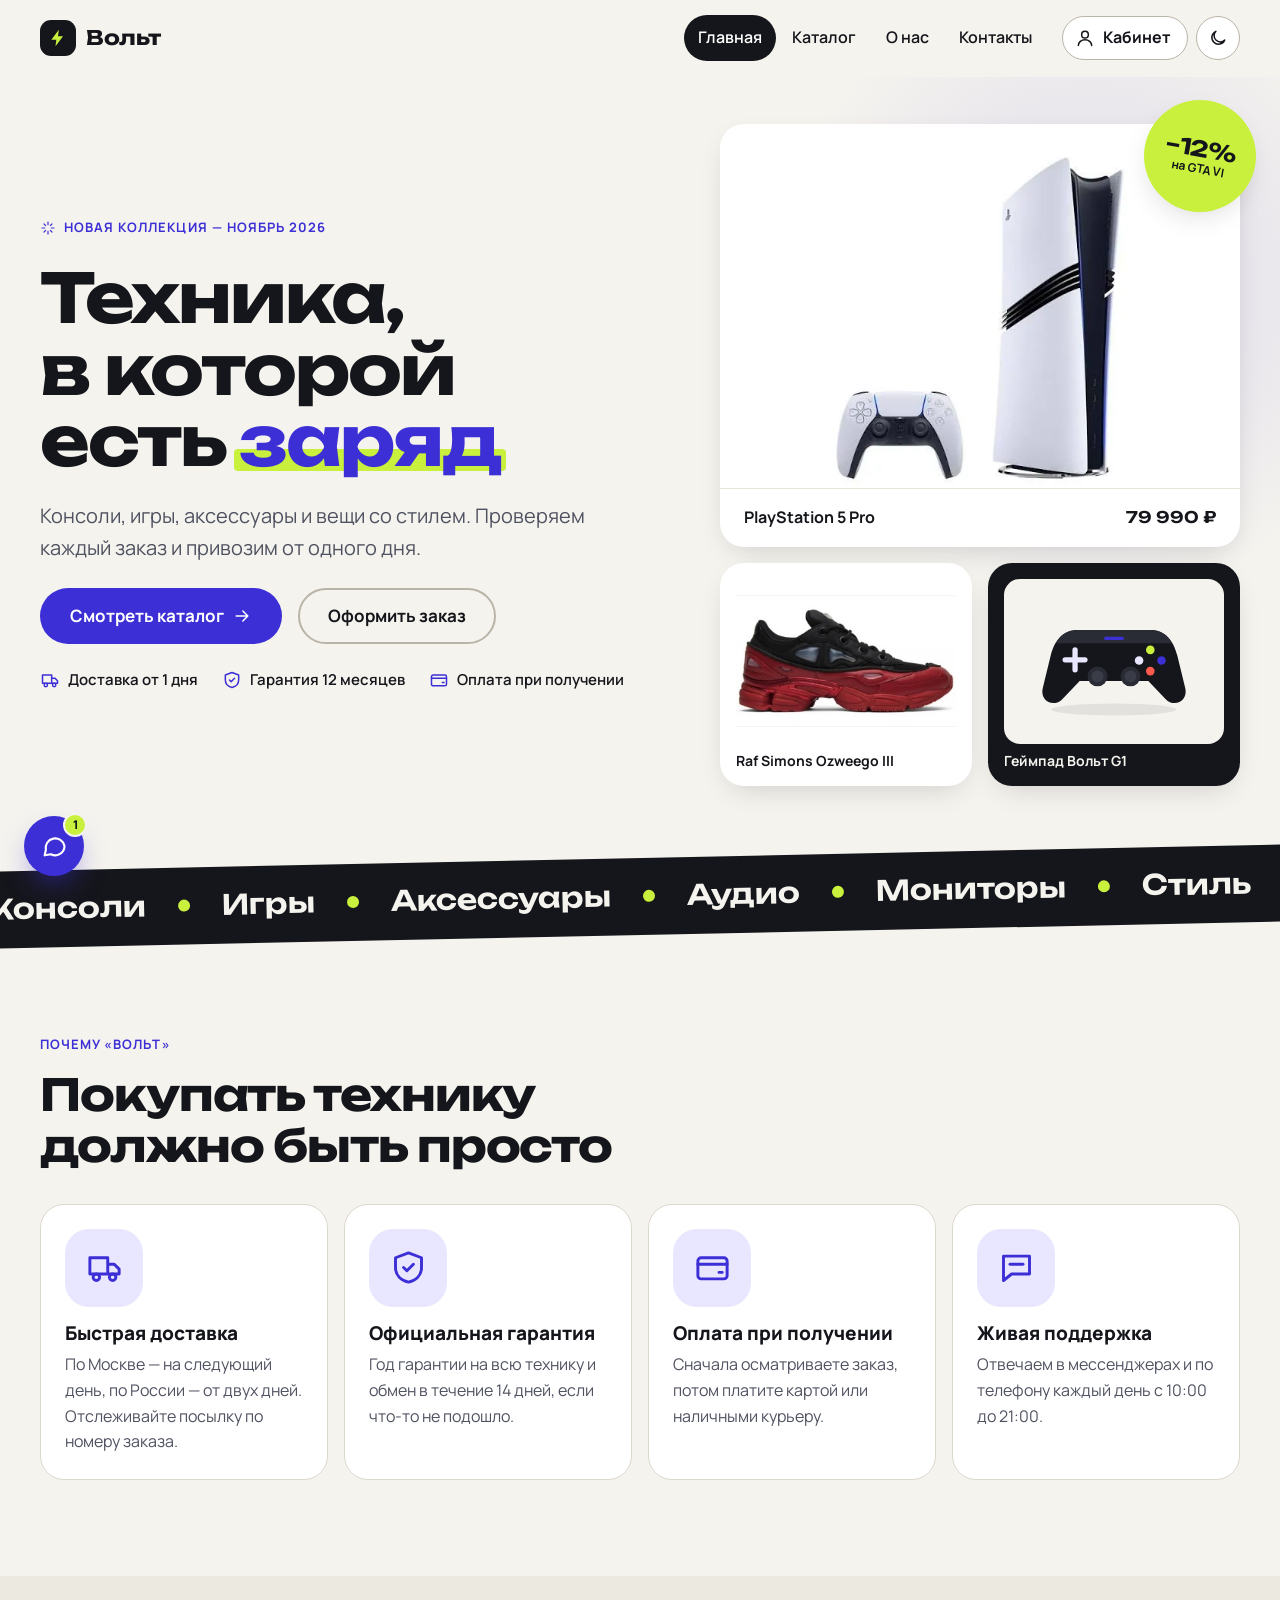
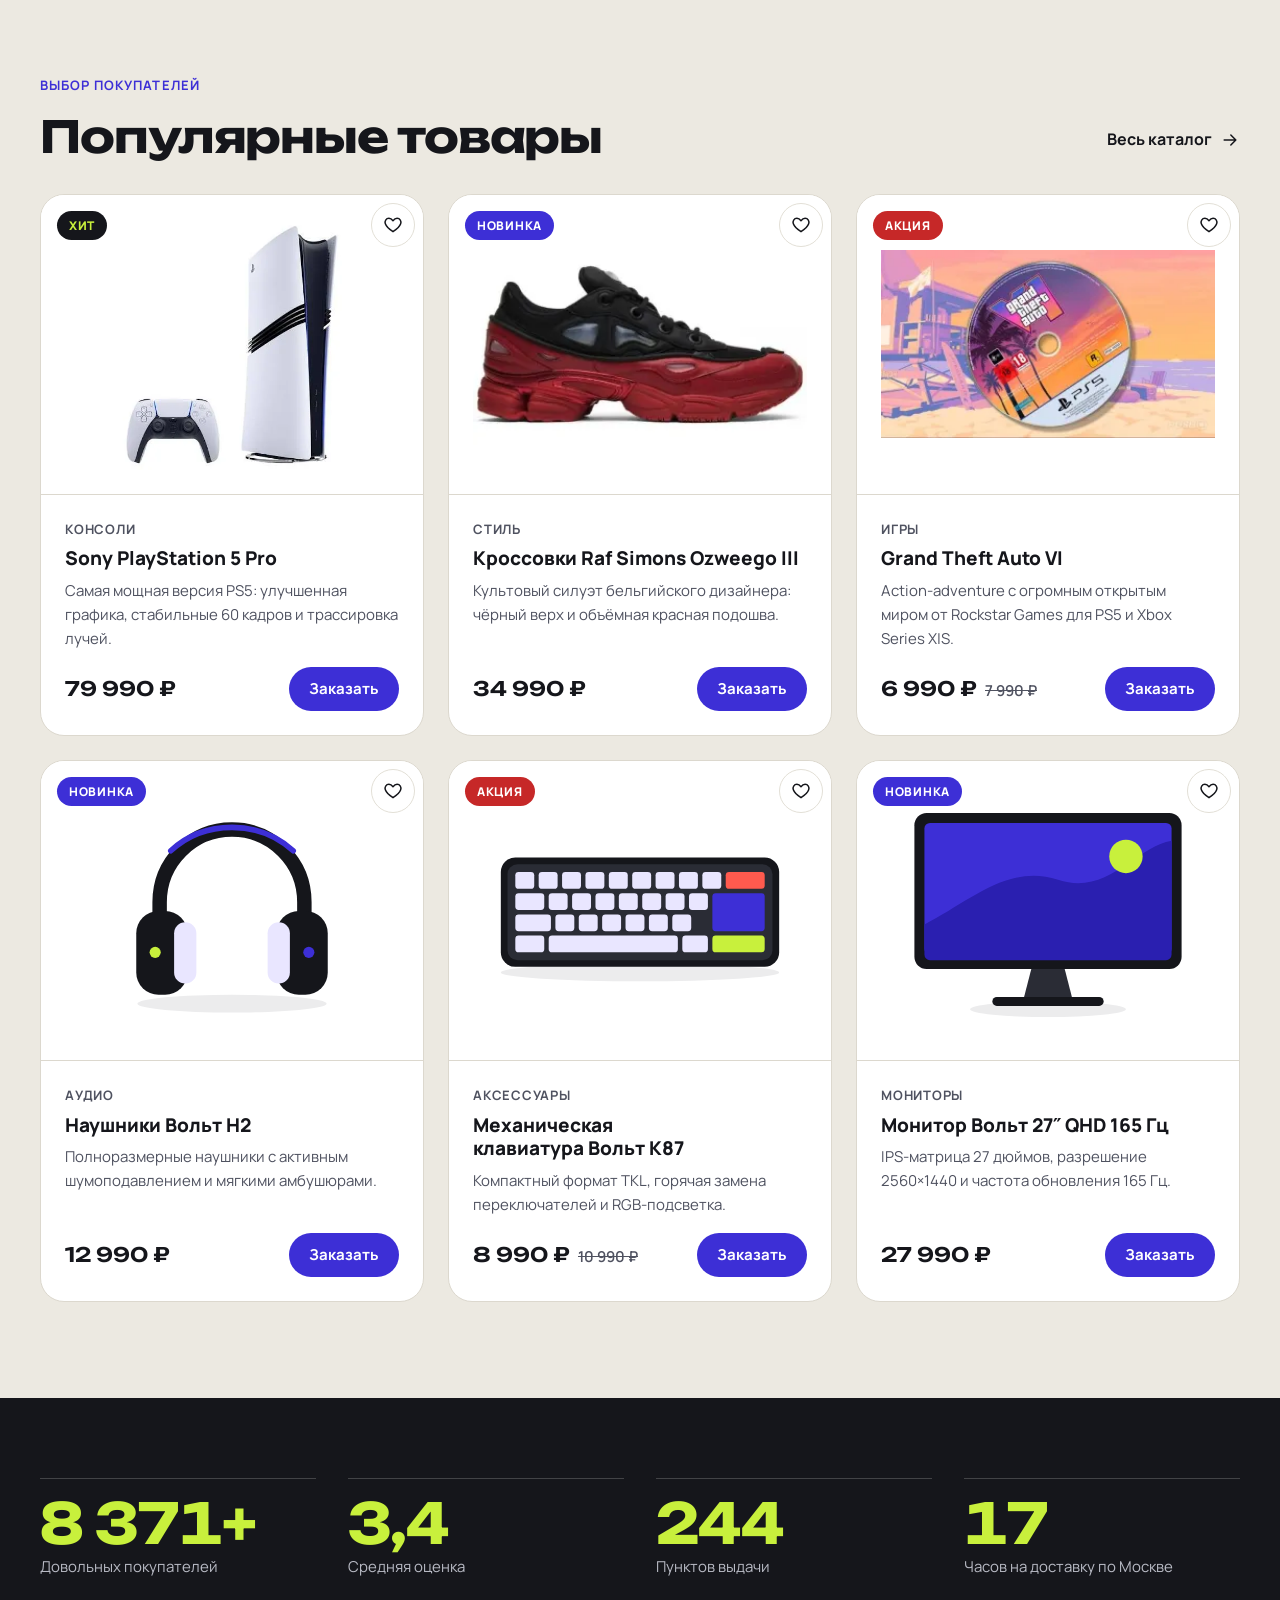
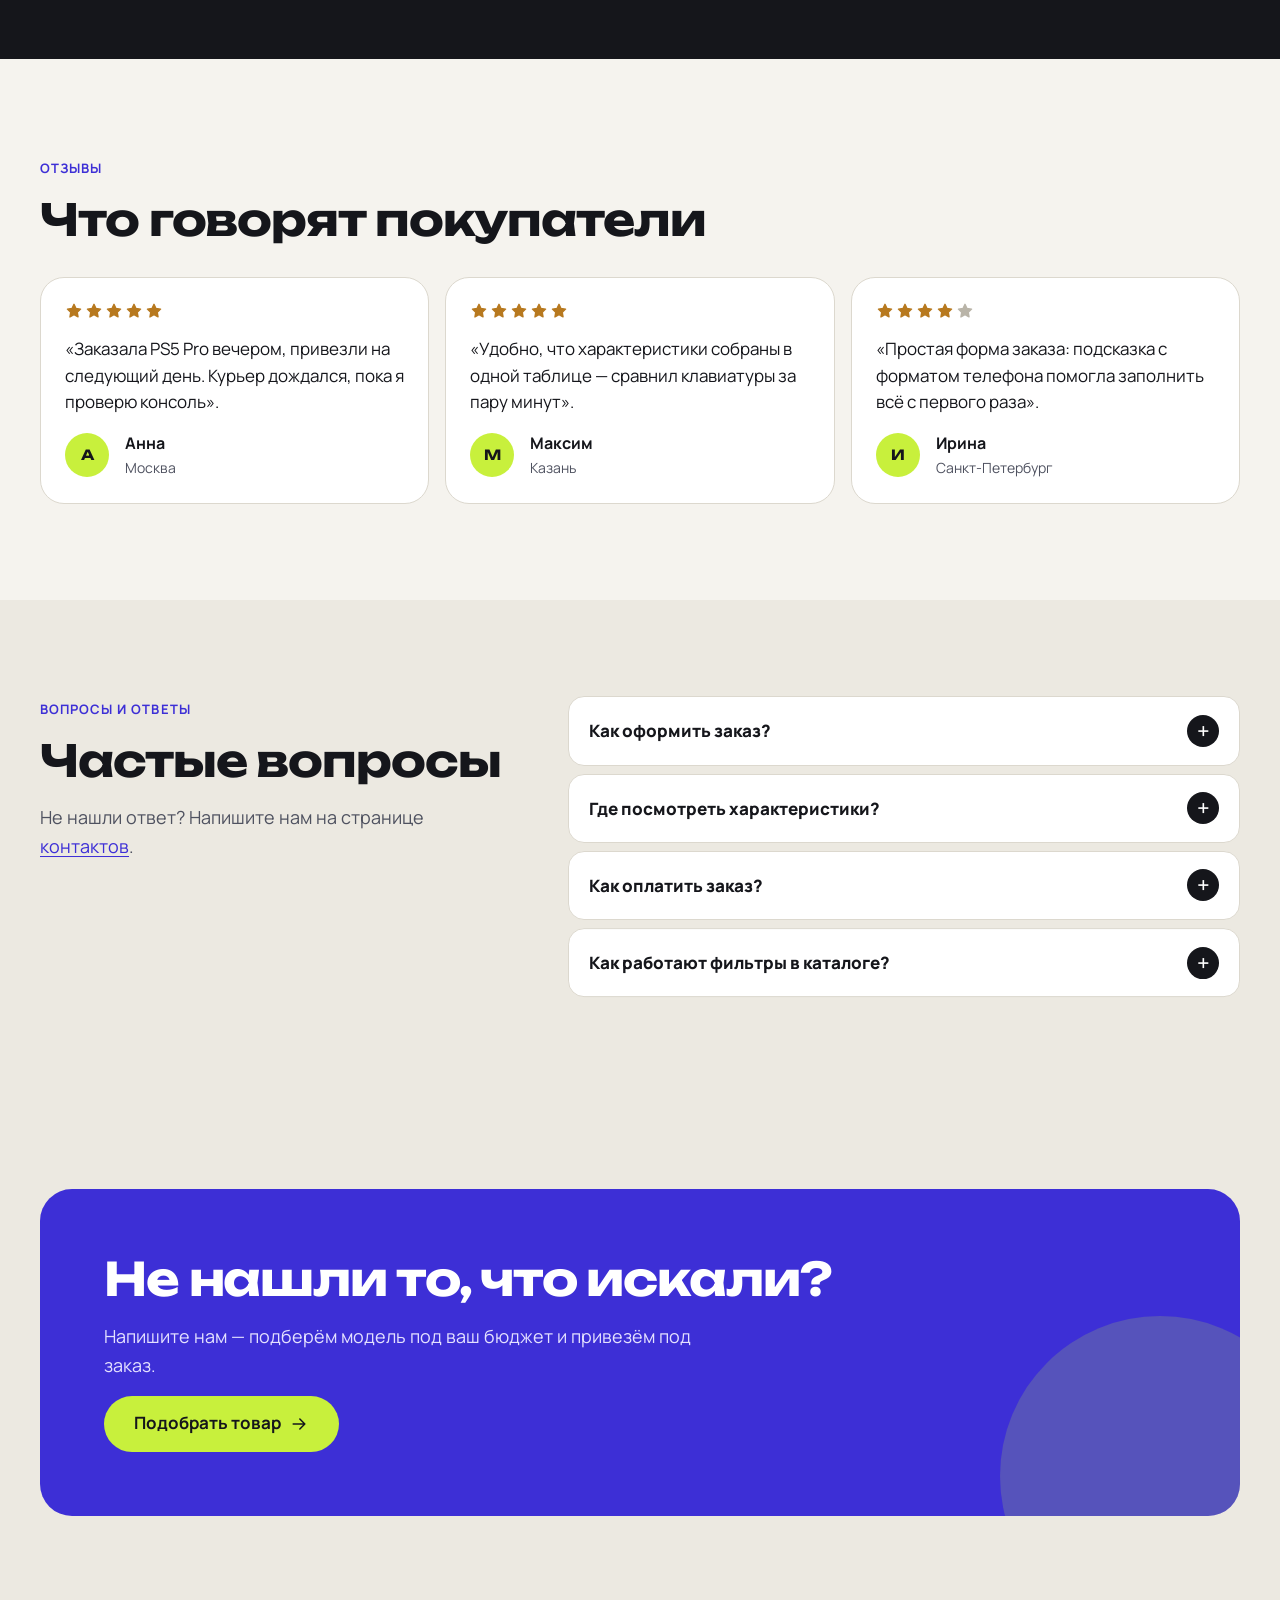
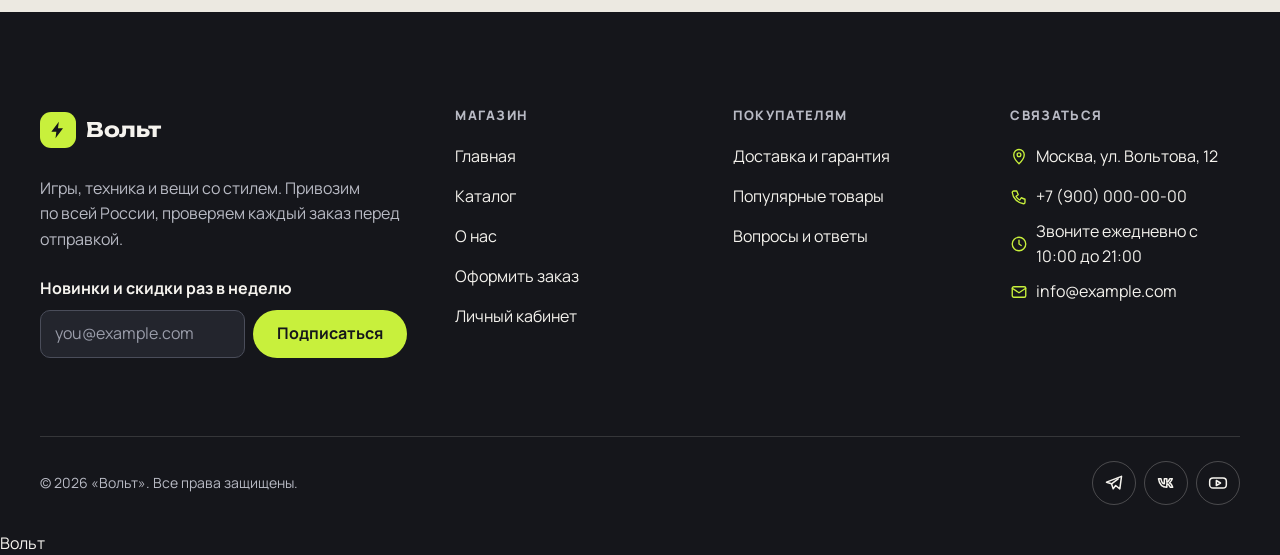
==== commit 96e60460: "style: move chat to the left, drop footer back link, larger icon tiles - Consultant chat button and " ====
--- a/index.html
+++ b/index.html
@@ -422,7 +422,6 @@
           <li><a class="socials__link" href="https://vk.com/" rel="noopener" aria-label="ВКонтакте"><svg class="icon" viewBox="0 0 24 24" width="24" height="24" fill="none" stroke="currentColor" stroke-width="1.8" stroke-linecap="round" stroke-linejoin="round" aria-hidden="true" focusable="false"><path d="M3 7c1 6 4.5 10 10 10v-4c2 0 3 2 4 4h3c-1-3-3-5-4-5 1-1 3-3 3.5-5h-3c-1 2-2.5 4-3.5 4V7h-3v6c-2 0-3.5-3-4-6z"/></svg></a></li>
           <li><a class="socials__link" href="https://www.youtube.com/" rel="noopener" aria-label="YouTube"><svg class="icon" viewBox="0 0 24 24" width="24" height="24" fill="none" stroke="currentColor" stroke-width="1.8" stroke-linecap="round" stroke-linejoin="round" aria-hidden="true" focusable="false"><rect x="2" y="6" width="20" height="12" rx="4"/><path d="m10 9 5 3-5 3z"/></svg></a></li>
         </ul>
-        <a class="site-footer__top-link" href="#top">Наверх <svg class="icon" viewBox="0 0 24 24" width="24" height="24" fill="none" stroke="currentColor" stroke-width="1.8" stroke-linecap="round" stroke-linejoin="round" aria-hidden="true" focusable="false"><path d="M12 19V5M6 11l6-6 6 6"/></svg></a>
       </div>
     </div>
     <p class="site-footer__wordmark" aria-hidden="true">Вольт</p>
--- a/css/style.css
+++ b/css/style.css
@@ -934,17 +934,17 @@
 .feature__icon {
   display: grid;
   place-items: center;
-  width: 52px;
-  height: 52px;
+  width: 78px;
+  height: 78px;
   margin-bottom: var(--space-sm);
   color: var(--color-primary);
   background-color: var(--color-primary-soft);
-  border-radius: var(--radius-md);
+  border-radius: var(--radius-lg);
 }
 
 .feature__icon .icon {
-  width: 26px;
-  height: 26px;
+  width: 39px;
+  height: 39px;
 }
 
 .feature__title {
@@ -1944,12 +1944,17 @@
 .contact-card__icon {
   display: grid;
   place-items: center;
-  width: 48px;
-  height: 48px;
+  width: 72px;
+  height: 72px;
   margin-bottom: var(--space-sm);
   color: var(--color-accent);
   background-color: var(--color-ink);
-  border-radius: var(--radius-md);
+  border-radius: var(--radius-lg);
+}
+
+.contact-card__icon .icon {
+  width: 30px;
+  height: 30px;
 }
 
 .contact-card__title {
@@ -2319,44 +2324,12 @@
   transform: translateY(-3px);
 }
 
-.site-footer__top-link {
-  display: inline-flex;
-  align-items: center;
-  gap: var(--space-sm);
-  min-height: 44px;
-  font-weight: 700;
-  color: var(--color-on-ink);
-  text-decoration: none;
-}
-
-.site-footer__top-link:hover {
-  color: var(--color-accent);
-}
-
-.site-footer__wordmark {
-  margin: 0;
-  padding-inline: 2vw;
-  font-family: var(--font-display);
-  font-size: clamp(72px, 23vw, 340px);
-  font-weight: 700;
-  line-height: 0.78;
-  letter-spacing: -0.06em;
-  text-align: center;
-  white-space: nowrap;
-  color: transparent;
-  background-image: linear-gradient(180deg, rgb(200 240 60 / 0.9) 0%, rgb(200 240 60 / 0.25) 55%, rgb(200 240 60 / 0) 100%);
-  -webkit-background-clip: text;
-  background-clip: text;
-  user-select: none;
-  transform: translateY(8%);
-}
-
 /* Кнопка «Наверх» (UP) с кольцом прогресса прокрутки */
 
 .back-to-top {
   position: fixed;
-  right: 16px;
-  bottom: 88px;
+  right: 22px;
+  bottom: 22px;
   z-index: 90;
   display: flex;
   flex-direction: column;
@@ -2595,7 +2568,7 @@
 
 .chat {
   position: fixed;
-  right: 16px;
+  left: 16px;
   bottom: 16px;
   z-index: 95;
 }
@@ -2662,7 +2635,7 @@
 
 .chat__panel {
   position: absolute;
-  right: 0;
+  left: 0;
   bottom: 76px;
   display: flex;
   flex-direction: column;
@@ -2673,7 +2646,7 @@
   border: 1px solid var(--color-border);
   border-radius: var(--radius-xl);
   box-shadow: var(--shadow-lg);
-  transform-origin: 100% 100%;
+  transform-origin: 0 100%;
 }
 
 .chat__panel[hidden] {
--- a/css/responsive.css
+++ b/css/responsive.css
@@ -174,13 +174,13 @@
   }
 
   .chat {
-    right: 24px;
+    left: 24px;
     bottom: 24px;
   }
 
   .back-to-top {
-    right: 24px;
-    bottom: 100px;
+    right: 30px;
+    bottom: 30px;
   }
 
   /* Форма: две колонки, широкие поля на всю строку */
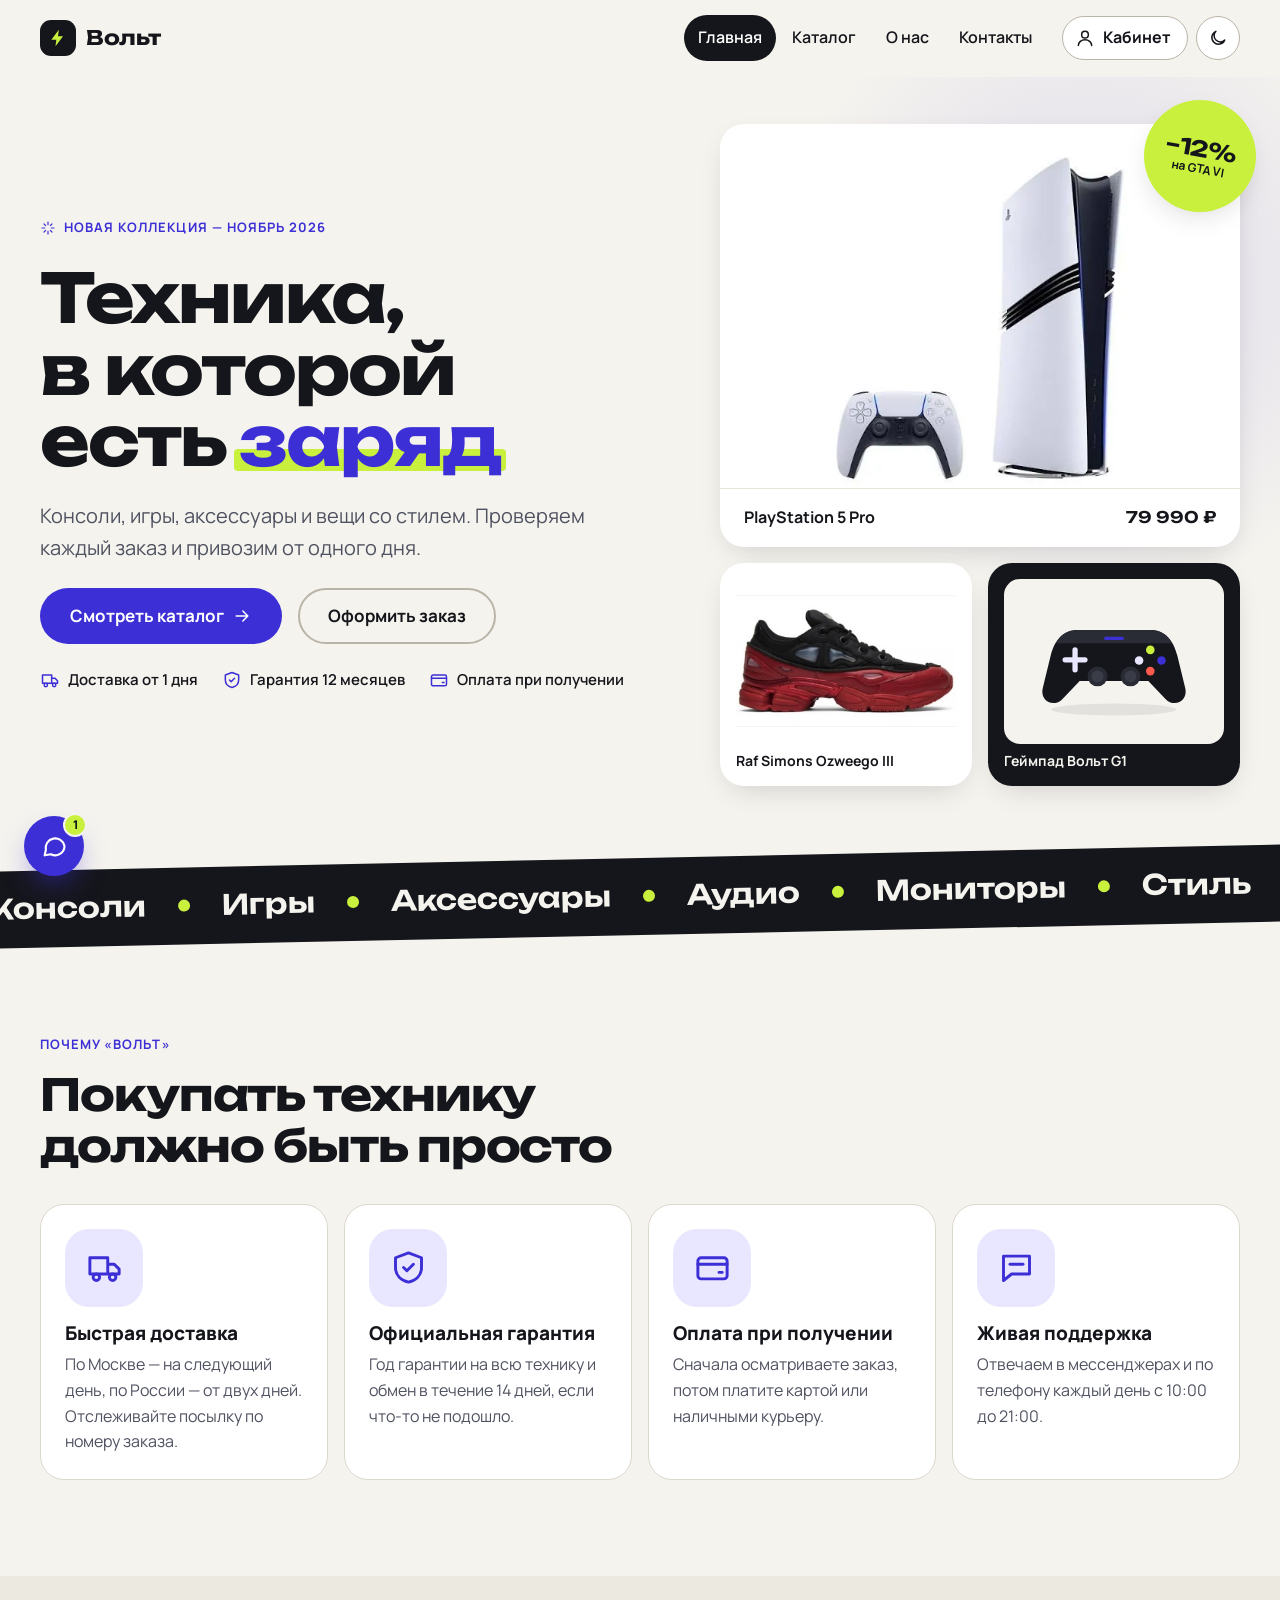
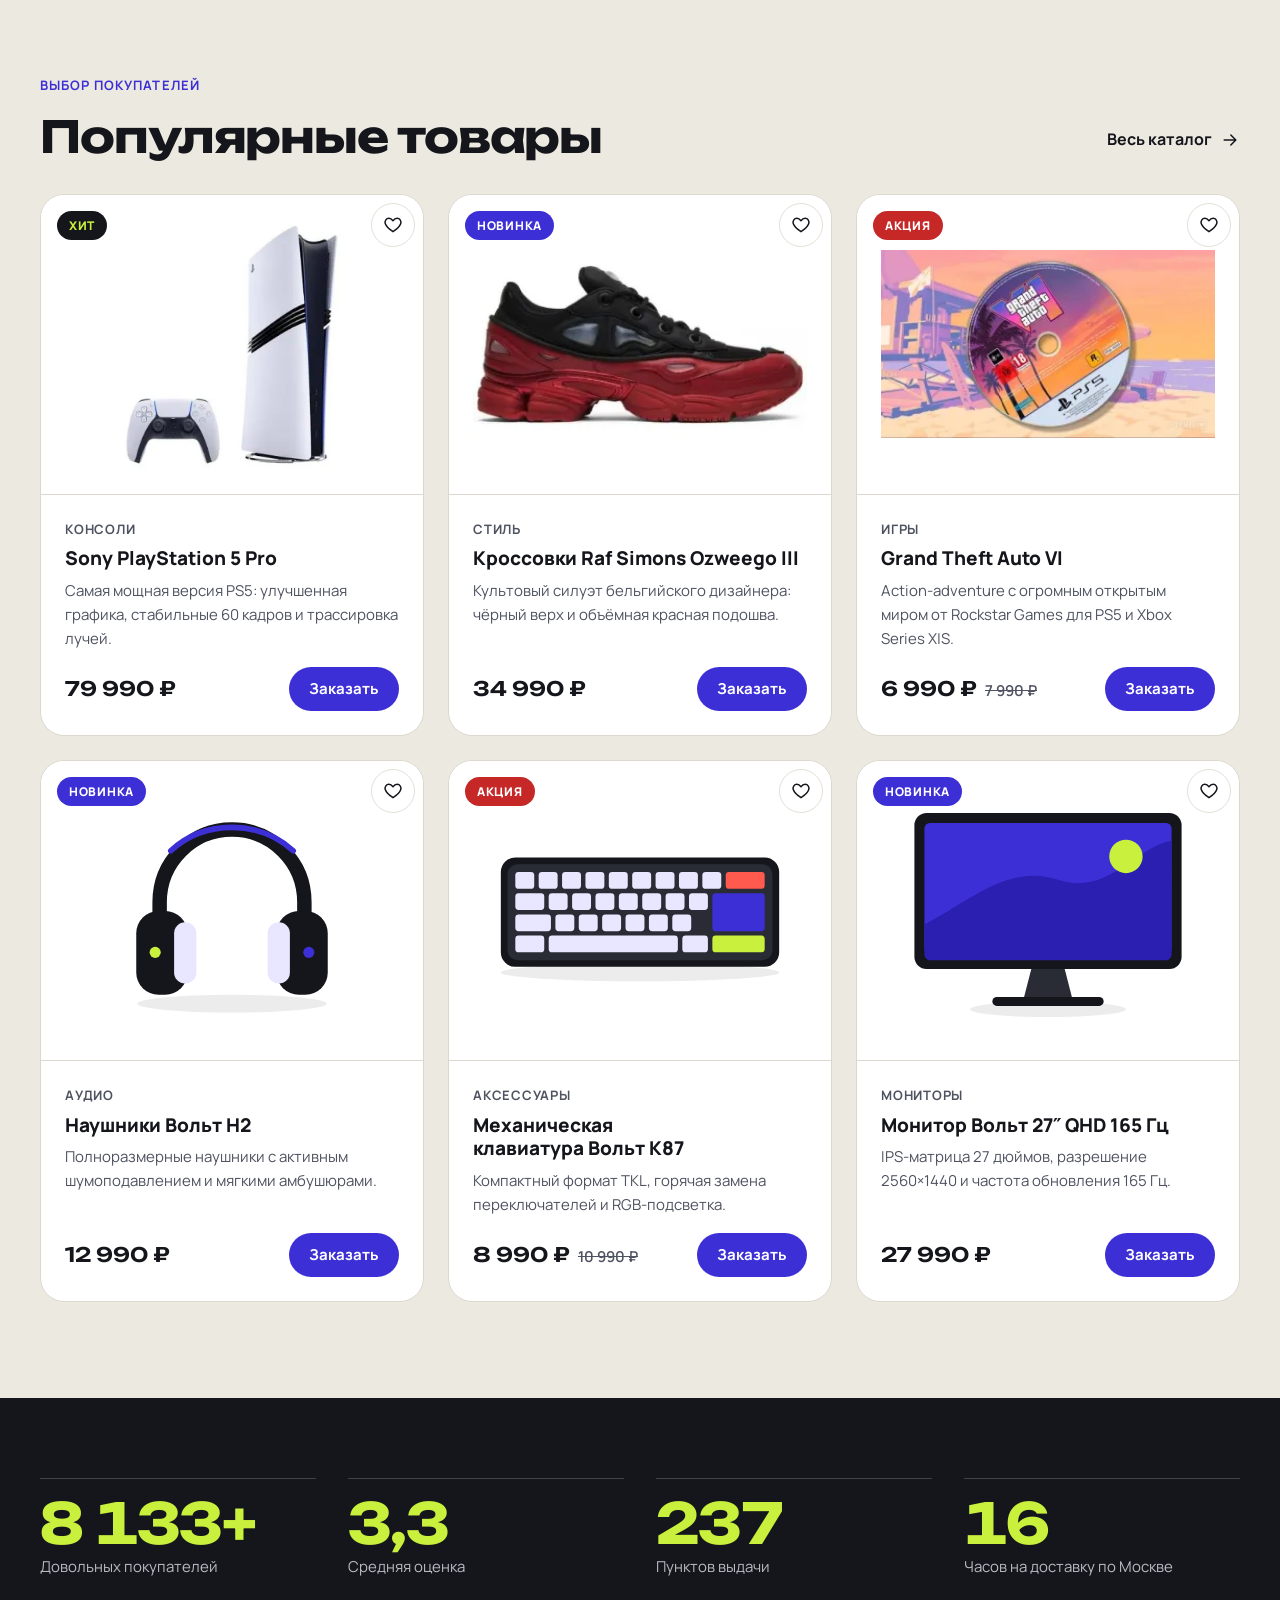
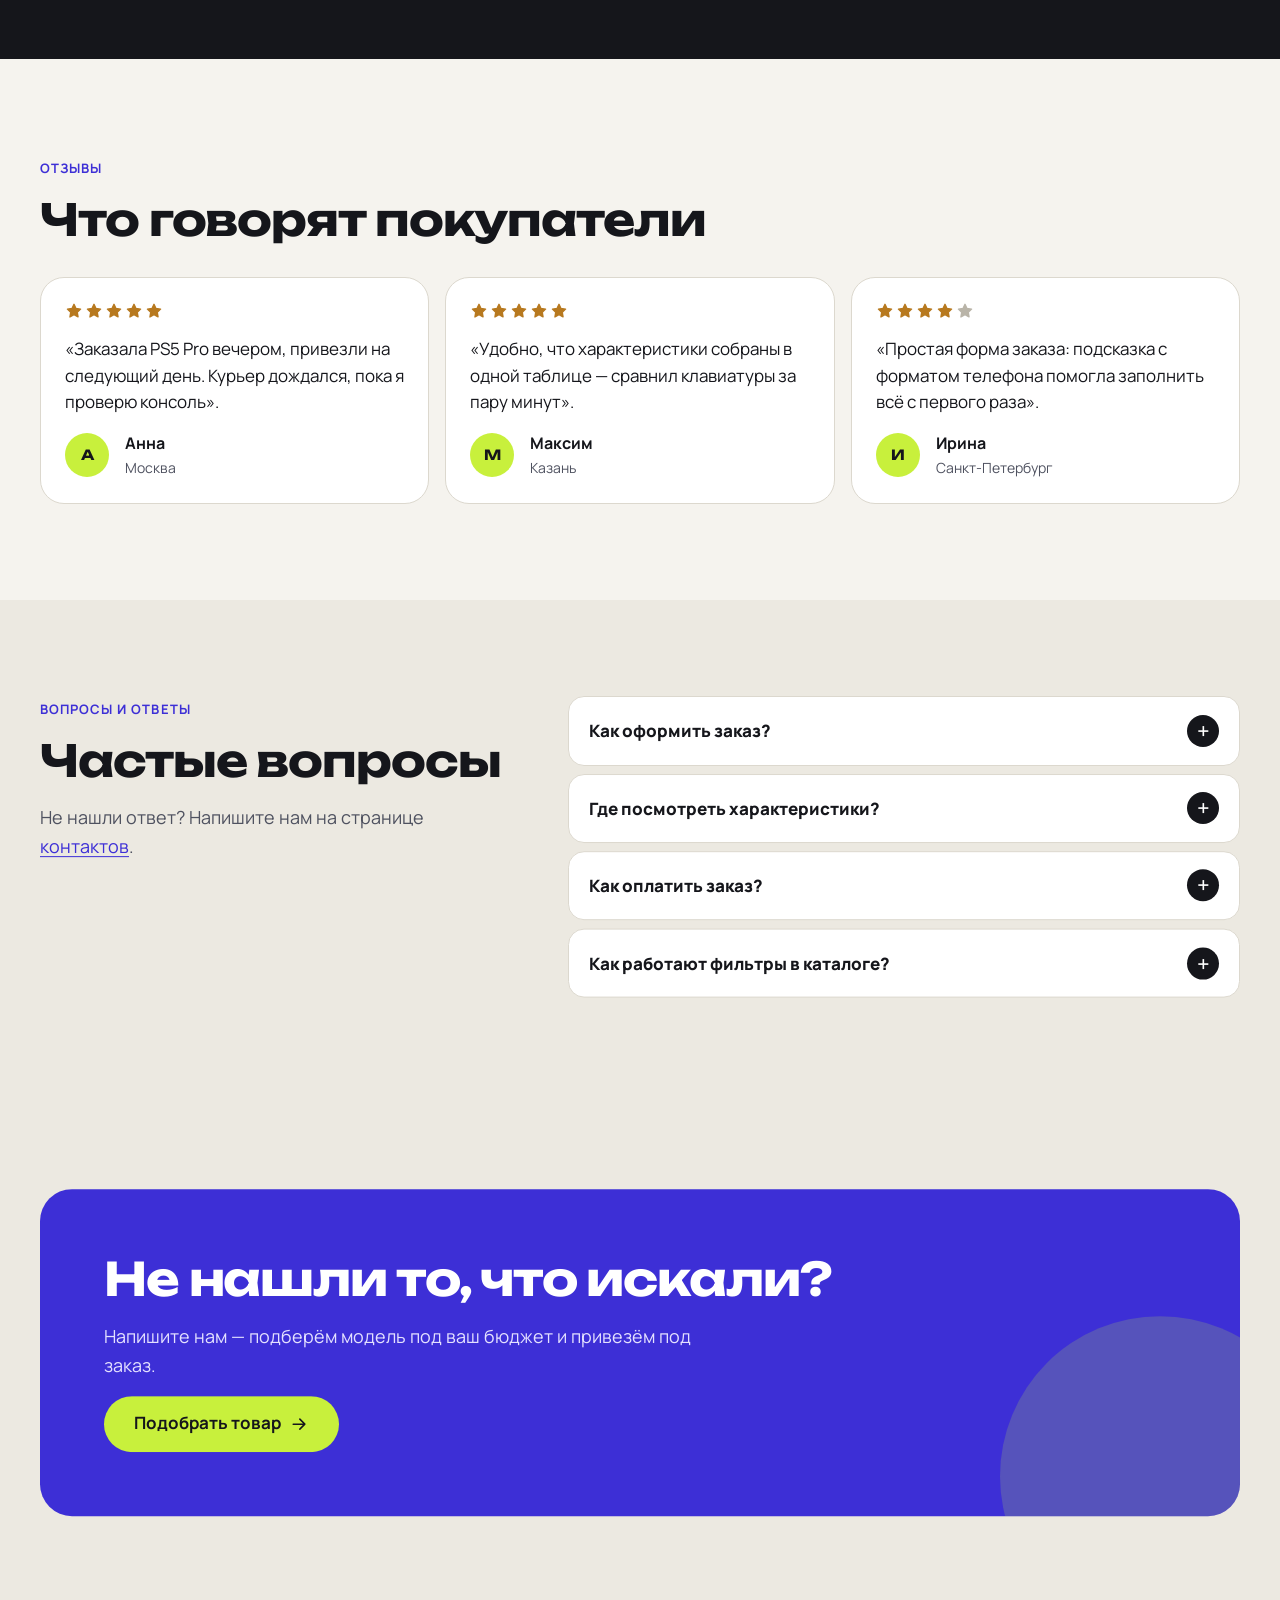
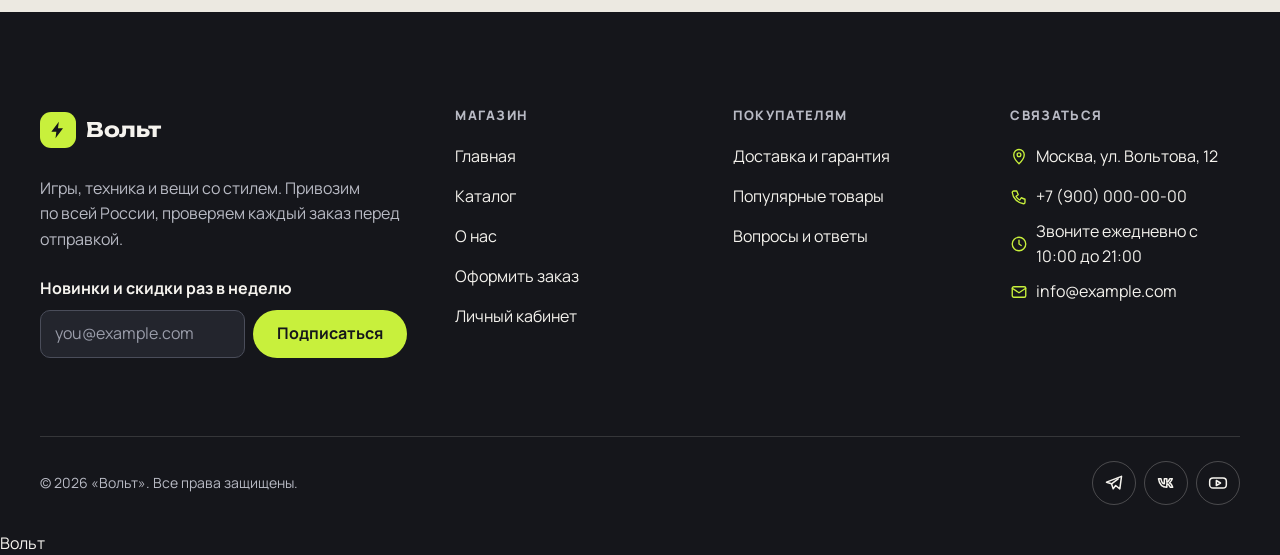
==== commit e1d20428: "fix: prepare responsive project for submission (practical works 13, 14) Practical work 13 (A11y audi" ====
--- a/index.html
+++ b/index.html
@@ -99,11 +99,11 @@
               <span class="hero__caption-price">79 990 ₽</span>
             </figcaption>
           </figure>
-          <a class="hero__tile hero__tile--side" href="catalog.html#product-2" data-hero-tile>
+          <a class="hero__tile hero__tile--side" href="product.html?id=2" data-hero-tile>
             <img class="hero__thumb" src="images/tovar2-320.jpg" alt="" width="320" height="192">
             <span class="hero__tile-label">Raf Simons Ozweego III</span>
           </a>
-          <a class="hero__tile hero__tile--side hero__tile--dark" href="catalog.html#product-4" data-hero-tile>
+          <a class="hero__tile hero__tile--side hero__tile--dark" href="product.html?id=4" data-hero-tile>
             <img class="hero__thumb" src="images/tovar4.svg" alt="" width="600" height="450">
             <span class="hero__tile-label">Геймпад Вольт G1</span>
           </a>
@@ -172,7 +172,7 @@
       <button class="product-card__fav" type="button" data-fav="1" aria-pressed="false" aria-label="В избранное: Sony PlayStation 5 Pro"><svg class="icon" viewBox="0 0 24 24" width="24" height="24" fill="none" stroke="currentColor" stroke-width="1.8" stroke-linecap="round" stroke-linejoin="round" aria-hidden="true" focusable="false"><path d="M12 20s-7.5-4.6-9.2-9.4C1.6 7.3 3.7 4 7.1 4c2 0 3.5 1.1 4.9 2.9C13.4 5.1 14.9 4 16.9 4c3.4 0 5.5 3.3 4.3 6.6C19.5 15.4 12 20 12 20z"/></svg></button>
       <div class="product-card__body">
         <p class="product-card__category">Консоли</p>
-        <h3 class="product-card__title"><a class="product-card__link" href="catalog.html#product-1">Sony PlayStation 5 Pro</a></h3>
+        <h3 class="product-card__title"><a class="product-card__link" href="product.html?id=1">Sony PlayStation 5 Pro</a></h3>
         <p class="product-card__description">Самая мощная версия PS5: улучшенная графика, стабильные 60 кадров и трассировка лучей.</p>
       </div>
       <div class="product-card__footer">
@@ -192,7 +192,7 @@
       <button class="product-card__fav" type="button" data-fav="2" aria-pressed="false" aria-label="В избранное: Кроссовки Raf Simons Ozweego III"><svg class="icon" viewBox="0 0 24 24" width="24" height="24" fill="none" stroke="currentColor" stroke-width="1.8" stroke-linecap="round" stroke-linejoin="round" aria-hidden="true" focusable="false"><path d="M12 20s-7.5-4.6-9.2-9.4C1.6 7.3 3.7 4 7.1 4c2 0 3.5 1.1 4.9 2.9C13.4 5.1 14.9 4 16.9 4c3.4 0 5.5 3.3 4.3 6.6C19.5 15.4 12 20 12 20z"/></svg></button>
       <div class="product-card__body">
         <p class="product-card__category">Стиль</p>
-        <h3 class="product-card__title"><a class="product-card__link" href="catalog.html#product-2">Кроссовки Raf Simons Ozweego III</a></h3>
+        <h3 class="product-card__title"><a class="product-card__link" href="product.html?id=2">Кроссовки Raf Simons Ozweego III</a></h3>
         <p class="product-card__description">Культовый силуэт бельгийского дизайнера: чёрный верх и объёмная красная подошва.</p>
       </div>
       <div class="product-card__footer">
@@ -212,7 +212,7 @@
       <button class="product-card__fav" type="button" data-fav="3" aria-pressed="false" aria-label="В избранное: Grand Theft Auto VI"><svg class="icon" viewBox="0 0 24 24" width="24" height="24" fill="none" stroke="currentColor" stroke-width="1.8" stroke-linecap="round" stroke-linejoin="round" aria-hidden="true" focusable="false"><path d="M12 20s-7.5-4.6-9.2-9.4C1.6 7.3 3.7 4 7.1 4c2 0 3.5 1.1 4.9 2.9C13.4 5.1 14.9 4 16.9 4c3.4 0 5.5 3.3 4.3 6.6C19.5 15.4 12 20 12 20z"/></svg></button>
       <div class="product-card__body">
         <p class="product-card__category">Игры</p>
-        <h3 class="product-card__title"><a class="product-card__link" href="catalog.html#product-3">Grand Theft Auto VI</a></h3>
+        <h3 class="product-card__title"><a class="product-card__link" href="product.html?id=3">Grand Theft Auto VI</a></h3>
         <p class="product-card__description">Action-adventure с огромным открытым миром от Rockstar Games для PS5 и Xbox Series X|S.</p>
       </div>
       <div class="product-card__footer">
@@ -229,7 +229,7 @@
       <button class="product-card__fav" type="button" data-fav="5" aria-pressed="false" aria-label="В избранное: Наушники Вольт H2"><svg class="icon" viewBox="0 0 24 24" width="24" height="24" fill="none" stroke="currentColor" stroke-width="1.8" stroke-linecap="round" stroke-linejoin="round" aria-hidden="true" focusable="false"><path d="M12 20s-7.5-4.6-9.2-9.4C1.6 7.3 3.7 4 7.1 4c2 0 3.5 1.1 4.9 2.9C13.4 5.1 14.9 4 16.9 4c3.4 0 5.5 3.3 4.3 6.6C19.5 15.4 12 20 12 20z"/></svg></button>
       <div class="product-card__body">
         <p class="product-card__category">Аудио</p>
-        <h3 class="product-card__title"><a class="product-card__link" href="catalog.html#product-5">Наушники Вольт H2</a></h3>
+        <h3 class="product-card__title"><a class="product-card__link" href="product.html?id=5">Наушники Вольт H2</a></h3>
         <p class="product-card__description">Полноразмерные наушники с активным шумоподавлением и мягкими амбушюрами.</p>
       </div>
       <div class="product-card__footer">
@@ -246,7 +246,7 @@
       <button class="product-card__fav" type="button" data-fav="6" aria-pressed="false" aria-label="В избранное: Механическая клавиатура Вольт K87"><svg class="icon" viewBox="0 0 24 24" width="24" height="24" fill="none" stroke="currentColor" stroke-width="1.8" stroke-linecap="round" stroke-linejoin="round" aria-hidden="true" focusable="false"><path d="M12 20s-7.5-4.6-9.2-9.4C1.6 7.3 3.7 4 7.1 4c2 0 3.5 1.1 4.9 2.9C13.4 5.1 14.9 4 16.9 4c3.4 0 5.5 3.3 4.3 6.6C19.5 15.4 12 20 12 20z"/></svg></button>
       <div class="product-card__body">
         <p class="product-card__category">Аксессуары</p>
-        <h3 class="product-card__title"><a class="product-card__link" href="catalog.html#product-6">Механическая клавиатура Вольт K87</a></h3>
+        <h3 class="product-card__title"><a class="product-card__link" href="product.html?id=6">Механическая клавиатура Вольт K87</a></h3>
         <p class="product-card__description">Компактный формат TKL, горячая замена переключателей и RGB‑подсветка.</p>
       </div>
       <div class="product-card__footer">
@@ -263,7 +263,7 @@
       <button class="product-card__fav" type="button" data-fav="8" aria-pressed="false" aria-label="В избранное: Монитор Вольт 27″ QHD 165 Гц"><svg class="icon" viewBox="0 0 24 24" width="24" height="24" fill="none" stroke="currentColor" stroke-width="1.8" stroke-linecap="round" stroke-linejoin="round" aria-hidden="true" focusable="false"><path d="M12 20s-7.5-4.6-9.2-9.4C1.6 7.3 3.7 4 7.1 4c2 0 3.5 1.1 4.9 2.9C13.4 5.1 14.9 4 16.9 4c3.4 0 5.5 3.3 4.3 6.6C19.5 15.4 12 20 12 20z"/></svg></button>
       <div class="product-card__body">
         <p class="product-card__category">Мониторы</p>
-        <h3 class="product-card__title"><a class="product-card__link" href="catalog.html#product-8">Монитор Вольт 27″ QHD 165 Гц</a></h3>
+        <h3 class="product-card__title"><a class="product-card__link" href="product.html?id=8">Монитор Вольт 27″ QHD 165 Гц</a></h3>
         <p class="product-card__description">IPS‑матрица 27 дюймов, разрешение 2560×1440 и частота обновления 165 Гц.</p>
       </div>
       <div class="product-card__footer">
@@ -424,7 +424,7 @@
         </ul>
       </div>
     </div>
-    <p class="site-footer__wordmark" aria-hidden="true">Вольт</p>
+    <div class="site-footer__wordmark" aria-hidden="true" data-text="Вольт"></div>
   </footer>
 
   <a class="back-to-top" href="#top">
@@ -467,8 +467,8 @@
     <button class="chat__launcher" type="button" aria-expanded="false" aria-controls="chat-panel" aria-label="Чат с консультантом">
       <span class="chat__launcher-icon chat__launcher-icon--open"><svg class="icon" viewBox="0 0 24 24" width="24" height="24" fill="none" stroke="currentColor" stroke-width="1.8" stroke-linecap="round" stroke-linejoin="round" aria-hidden="true" focusable="false"><path d="M21 12a8 8 0 0 1-11.6 7.1L4 20l1-4.6A8 8 0 1 1 21 12z"/></svg></span>
       <span class="chat__launcher-icon chat__launcher-icon--close"><svg class="icon" viewBox="0 0 24 24" width="24" height="24" fill="none" stroke="currentColor" stroke-width="1.8" stroke-linecap="round" stroke-linejoin="round" aria-hidden="true" focusable="false"><path d="M6 6l12 12M18 6 6 18"/></svg></span>
-      <span class="chat__badge" aria-hidden="true">1</span>
     </button>
+    <span class="chat__badge" aria-hidden="true" data-badge="1"></span>
   </div>
 
   <dialog class="order-dialog" id="order-dialog" aria-labelledby="order-dialog-title" aria-describedby="order-dialog-product">
--- a/css/style.css
+++ b/css/style.css
@@ -2605,7 +2605,7 @@
 
 .chat__launcher-icon--close,
 .chat__launcher[aria-expanded="true"] .chat__launcher-icon--open,
-.chat__launcher[aria-expanded="true"] .chat__badge {
+.chat__launcher[aria-expanded="true"] + .chat__badge {
   display: none;
 }
 
@@ -2616,7 +2616,8 @@
 .chat__badge {
   position: absolute;
   top: -3px;
-  right: -3px;
+  left: 39px;
+  pointer-events: none;
   display: grid;
   place-items: center;
   min-width: 24px;
@@ -3404,3 +3405,198 @@
   background-color: var(--color-white);
   border-color: var(--color-white);
 }
+
+/* ---------- 30. Страница товара ---------- */
+
+.product-page {
+  padding-block: var(--space-lg) var(--space-2xl);
+}
+
+.product-page__card {
+  display: grid;
+  gap: var(--space-xl);
+  align-items: start;
+  margin-top: var(--space-lg);
+}
+
+.product-page__media {
+  position: relative;
+  display: grid;
+  place-items: center;
+  padding: clamp(24px, 5vw, 48px);
+  background-color: var(--color-media);
+  border: 1px solid var(--color-border);
+  border-radius: var(--radius-xl);
+}
+
+.product-page__picture,
+.product-page__picture picture {
+  display: contents;
+}
+
+.product-page__image {
+  width: 100%;
+  max-width: 520px;
+  height: auto;
+  aspect-ratio: 4 / 3;
+  object-fit: contain;
+}
+
+.product-page__info {
+  display: grid;
+  gap: var(--space-md);
+  align-content: start;
+  min-width: 0;
+}
+
+.product-page__category {
+  font-size: 13px;
+  font-weight: 700;
+  letter-spacing: 0.06em;
+  text-transform: uppercase;
+  color: var(--color-muted);
+}
+
+.product-page__title {
+  font-family: var(--font-display);
+  font-size: clamp(28px, 4.6vw, 48px);
+  font-weight: 700;
+  letter-spacing: -0.025em;
+  overflow-wrap: anywhere;
+}
+
+.product-page__price {
+  display: flex;
+  flex-wrap: wrap;
+  align-items: baseline;
+  gap: var(--space-md);
+  font-family: var(--font-display);
+  font-size: clamp(26px, 3.4vw, 34px);
+  font-weight: 600;
+}
+
+.product-page__lead {
+  font-size: 18px;
+}
+
+.product-page__text {
+  max-width: 46em;
+  color: var(--color-muted);
+}
+
+.product-page__actions {
+  display: flex;
+  flex-wrap: wrap;
+  align-items: center;
+  gap: var(--space-md);
+  margin-block: var(--space-sm);
+}
+
+.product-page__fav {
+  position: static;
+  width: 56px;
+  height: 56px;
+  border-color: var(--color-border-strong);
+}
+
+.product-card__links {
+  display: flex;
+  flex-wrap: wrap;
+  gap: var(--space-sm) var(--space-xl);
+}
+
+.product-card__links .link-arrow {
+  color: var(--color-primary);
+}
+
+/* «Смотрите также» */
+
+.related-grid {
+  display: grid;
+  gap: var(--space-md);
+  padding: 0;
+  margin: 0;
+  list-style: none;
+}
+
+.related-card {
+  position: relative;
+  display: grid;
+  grid-template-columns: 96px minmax(0, 1fr);
+  gap: var(--space-md);
+  align-items: center;
+  padding: var(--space-md);
+  background-color: var(--color-surface);
+  border: 1px solid var(--color-border);
+  border-radius: var(--radius-lg);
+  transition: border-color 0.2s ease;
+}
+
+.related-card:hover,
+.related-card:focus-within {
+  border-color: var(--color-text);
+}
+
+.related-card__image {
+  width: 96px;
+  height: 72px;
+  padding: 6px;
+  object-fit: contain;
+  background-color: var(--color-media);
+  border-radius: 12px;
+}
+
+.related-card__body {
+  display: grid;
+  gap: 2px;
+  min-width: 0;
+}
+
+.related-card__category {
+  font-size: 12px;
+  font-weight: 700;
+  letter-spacing: 0.06em;
+  text-transform: uppercase;
+  color: var(--color-muted);
+}
+
+.related-card__title {
+  font-weight: 800;
+  line-height: 1.3;
+}
+
+.related-card__link {
+  color: var(--color-text);
+  text-decoration: none;
+}
+
+.related-card__link::after {
+  content: "";
+  position: absolute;
+  inset: 0;
+  border-radius: var(--radius-lg);
+}
+
+.related-card__link:focus-visible {
+  outline: none;
+}
+
+.related-card__link:focus-visible::after {
+  outline: 3px solid var(--color-focus);
+  outline-offset: 2px;
+}
+
+.related-card__price {
+  font-family: var(--font-display);
+  font-weight: 600;
+  color: var(--color-primary);
+}
+
+/* Декоративный текст выводится через CSS, чтобы не попадать в проверки контраста и подписей */
+.site-footer__wordmark::before {
+  content: attr(data-text);
+}
+
+.chat__badge::before {
+  content: attr(data-badge);
+}
--- a/css/responsive.css
+++ b/css/responsive.css
@@ -76,6 +76,60 @@
   }
 }
 
+/* Таблица характеристик на телефоне — карточное представление:
+   каждая строка становится карточкой «параметр — значение», без прокрутки вбок */
+@media (max-width: 639px) {
+  .product-table {
+    min-width: 0;
+  }
+
+  .product-table thead {
+    position: absolute;
+    width: 1px;
+    height: 1px;
+    overflow: hidden;
+    clip: rect(0 0 0 0);
+    white-space: nowrap;
+  }
+
+  .product-table,
+  .product-table tbody,
+  .product-table tr,
+  .product-table th,
+  .product-table td {
+    display: block;
+  }
+
+  .product-table tbody tr {
+    display: grid;
+    gap: 2px;
+    padding: 12px var(--space-md);
+    border-top: 1px solid var(--color-border);
+  }
+
+  .product-table tbody th,
+  .product-table tbody td {
+    width: auto;
+    padding: 0;
+    border: 0;
+  }
+
+  .product-table tbody th {
+    font-size: 13px;
+    font-weight: 700;
+    letter-spacing: 0.04em;
+    text-transform: uppercase;
+  }
+
+  .product-table tbody td {
+    font-weight: 600;
+  }
+
+  .product-table__caption {
+    display: block;
+  }
+}
+
 /* ---------- Крупные телефоны: от 480px ---------- */
 
 @media (min-width: 480px) {
@@ -285,6 +339,20 @@
     grid-template-columns: minmax(0, 1fr) minmax(0, 1fr);
   }
 
+  .product-page__card {
+    grid-template-columns: minmax(0, 1fr) minmax(0, 1fr);
+    gap: var(--space-2xl);
+  }
+
+  .product-page__media {
+    position: sticky;
+    top: calc(var(--header-height) + 24px);
+  }
+
+  .related-grid {
+    grid-template-columns: repeat(3, minmax(0, 1fr));
+  }
+
   .map {
     height: 100%;
     min-height: 480px;
